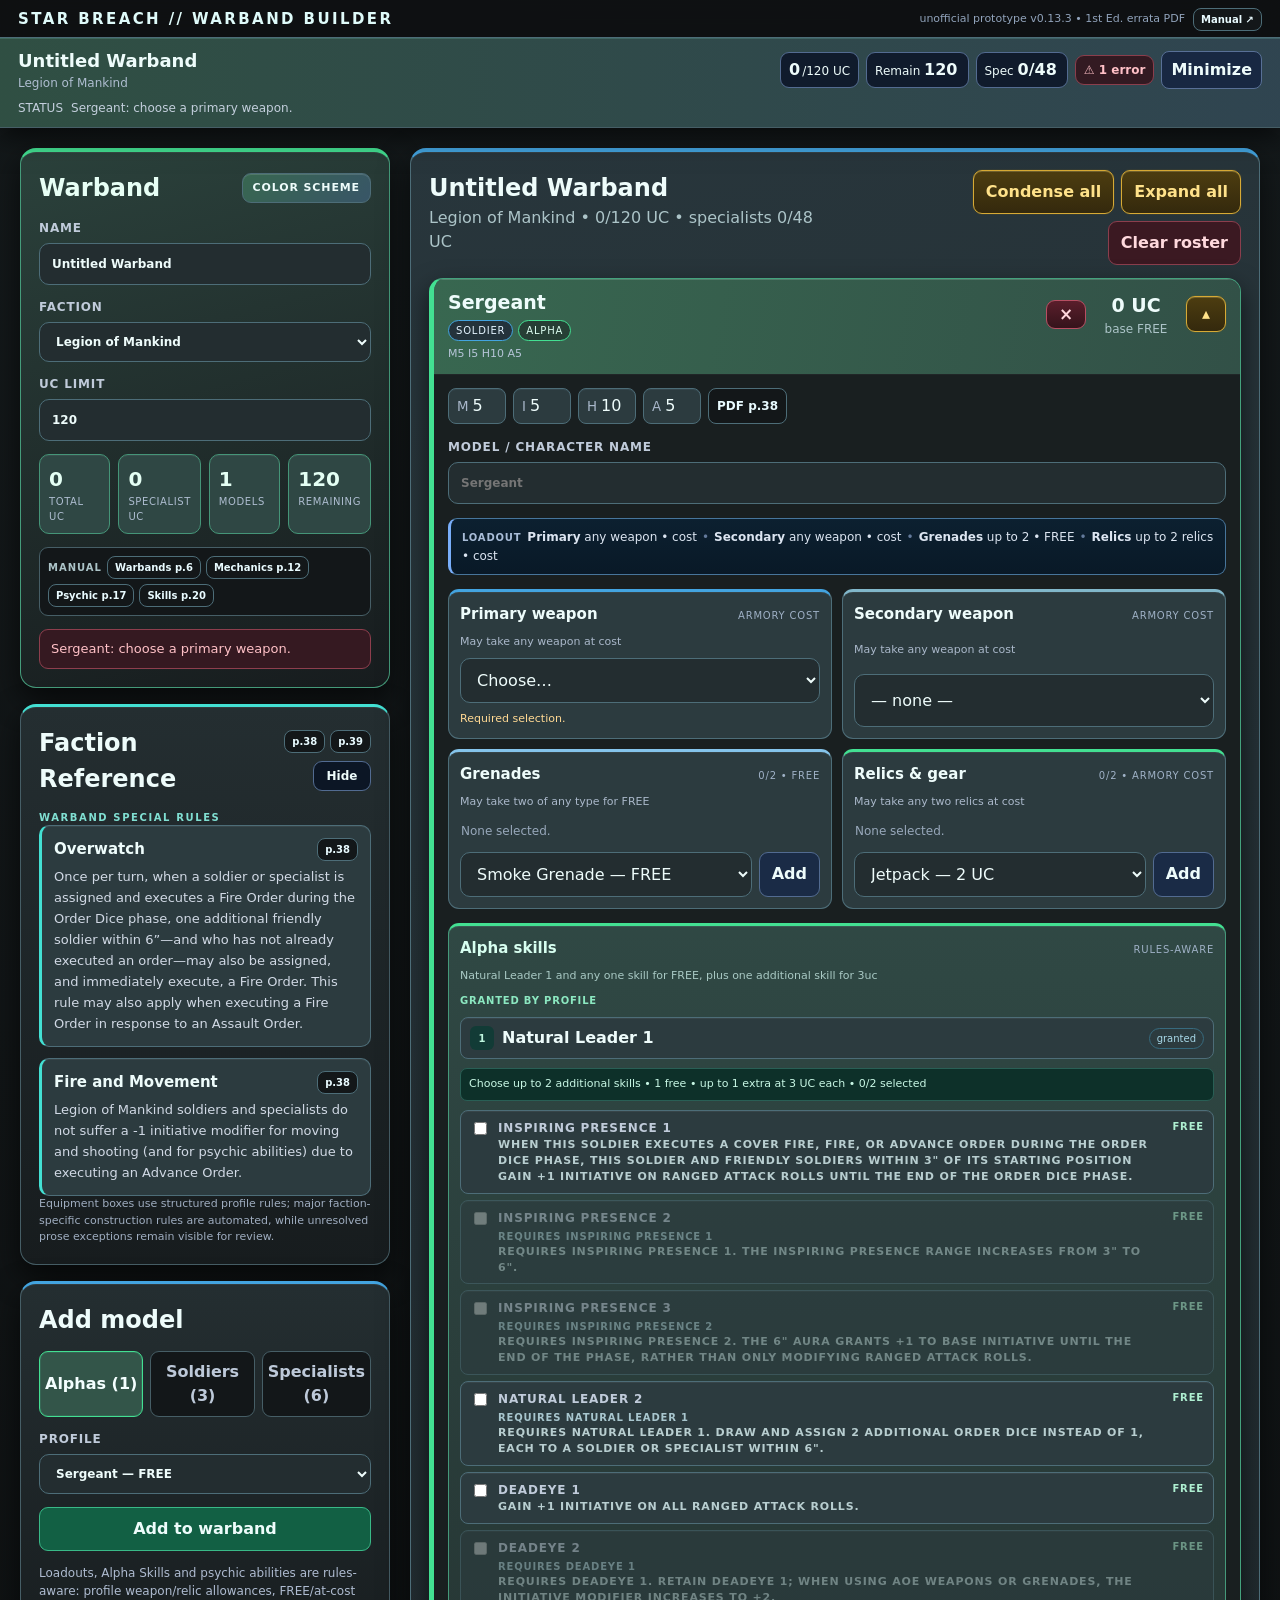
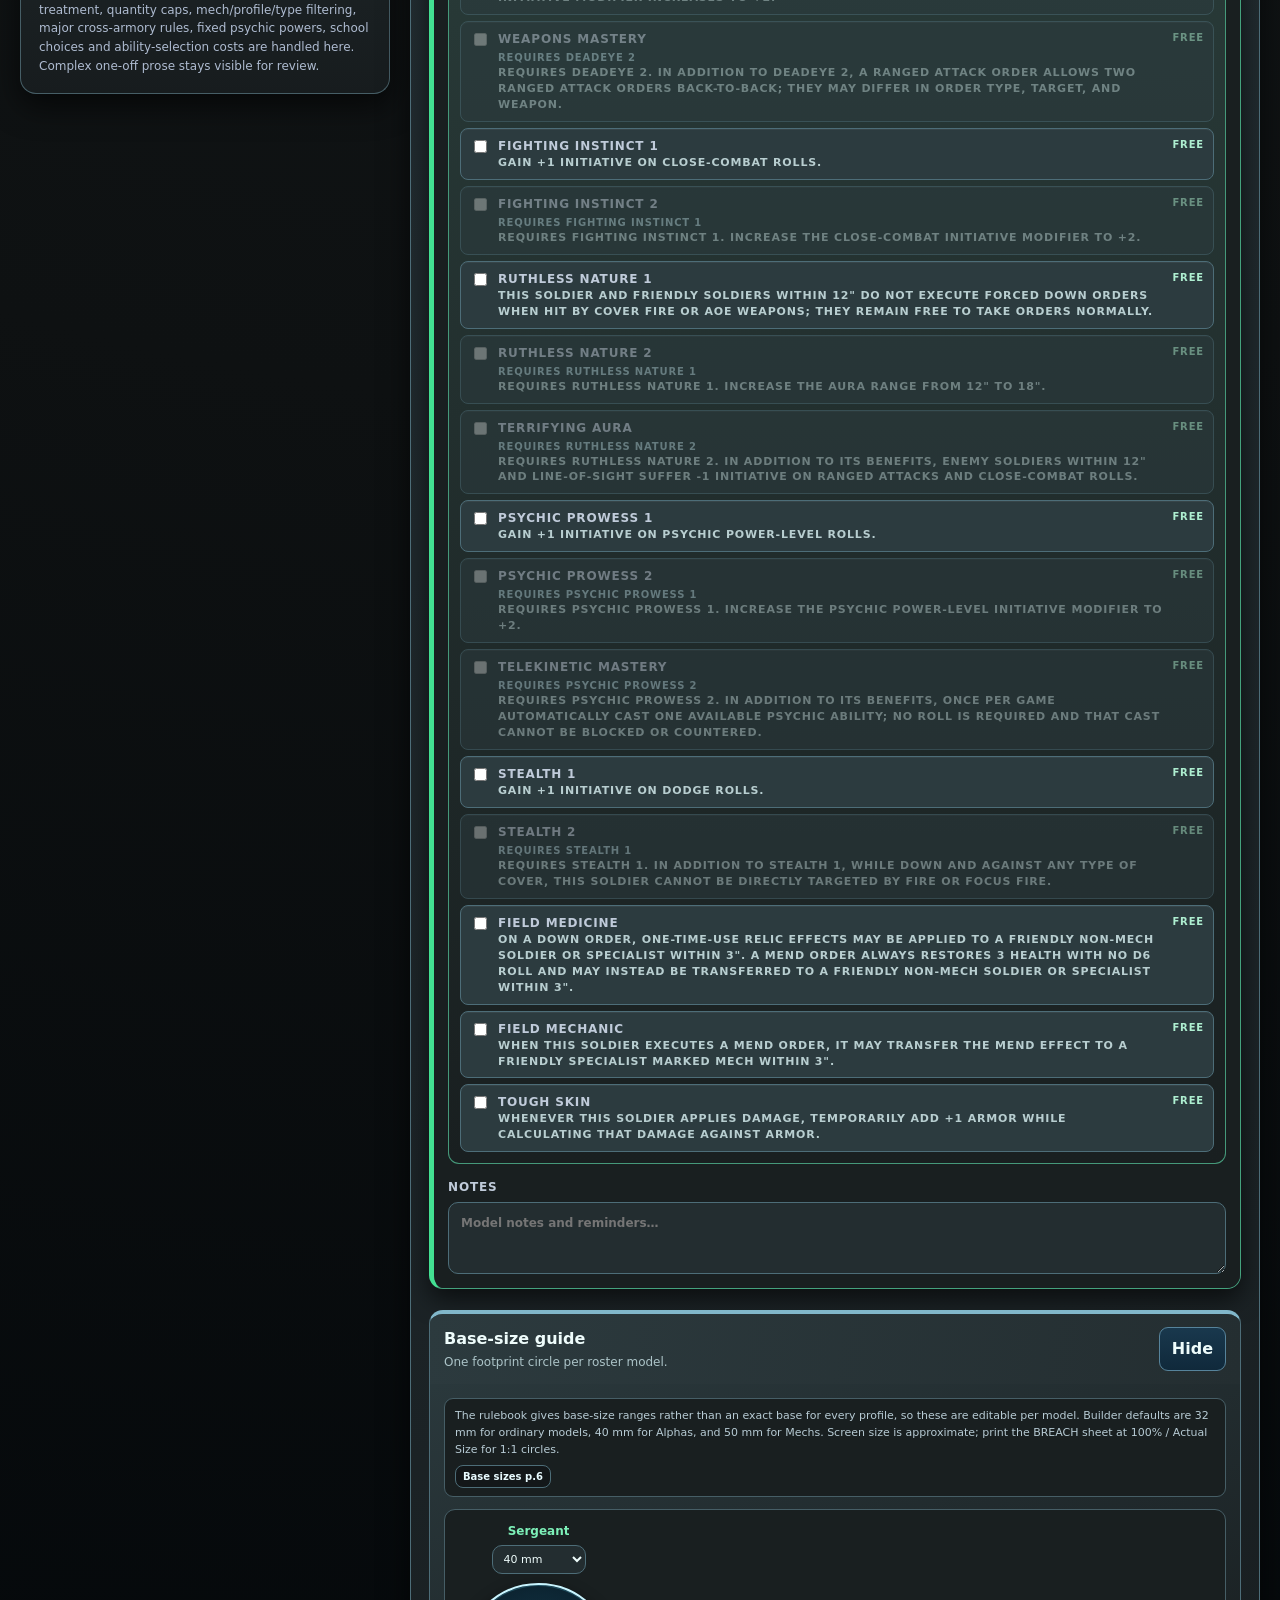
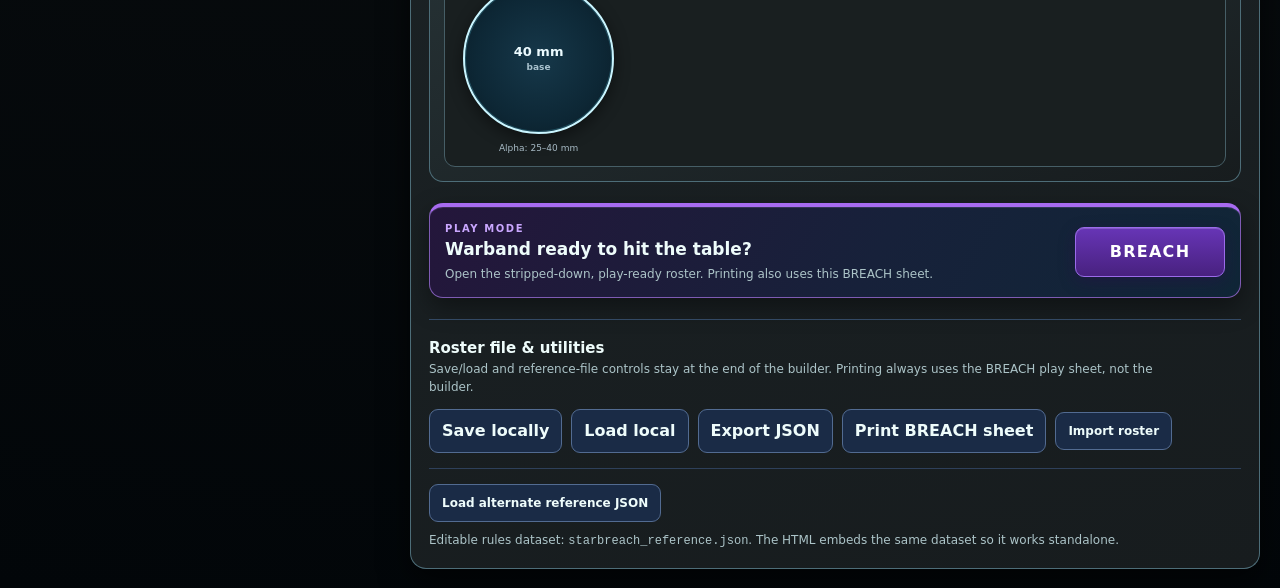
==== app.html @ ce648bfb "Use cacheproof root loader for future builder updates" ====
<!doctype html>
<html lang="en"><head><meta charset="utf-8"><meta name="viewport" content="width=device-width, initial-scale=1, viewport-fit=cover"><title>Star Breach Warband Builder — v0.13.3</title><style>
:root{
 --bg:#051014;--panel:#0b1921;--panel2:#102b38;--panel3:#07151c;--ink:#eefcfb;--muted:#acc4c8;
 --line:#28536a;--line2:#39718a;--green:#36d399;--green2:#1fa873;--blue:#55a8ff;--blue2:#2f7fd3;--cyan:#55d9e5;--teal:#38cbb3;
 --violet:#67b6ff;--gold:#36d399;--warn:#ffd166;--bad:#ff7e8c;--good:#83efb1;--shadow:0 12px 30px #0009;
}
*{box-sizing:border-box}html{scroll-behavior:smooth}body{margin:0;background:radial-gradient(circle at 58% -12%,#12374a 0,#091c26 30%,#051014 72%);color:var(--ink);font:16px/1.5 system-ui,-apple-system,Segoe UI,Roboto,sans-serif;min-height:100vh}
button,input,select,textarea{font:inherit;color:var(--ink)}button{touch-action:manipulation}
.top-shell{position:sticky;top:0;z-index:50;background:#06151dea;border-bottom:1px solid #2e6177;backdrop-filter:blur(14px);box-shadow:0 8px 24px #0007}
.brand-row{padding:8px 18px 6px;display:flex;align-items:center;justify-content:space-between;gap:12px}.brand-row h1{font-size:15px;letter-spacing:.16em;margin:0;color:#dffbfa}.brand-row small{color:#91a3bb;font-size:11px}
.warband-dock{border-top:1px solid #245469;padding:9px 18px 10px;background:linear-gradient(90deg,#0c3029ee,#0d2940ee)}.dock-main{max-width:1380px;margin:auto;display:flex;align-items:center;justify-content:space-between;gap:12px}.dock-id{min-width:0}.dock-name{font-weight:850;font-size:18px;white-space:nowrap;overflow:hidden;text-overflow:ellipsis}.dock-faction{font-size:12px;color:#aebdd0}.dock-metrics{display:flex;gap:7px;align-items:center;flex-wrap:wrap;justify-content:flex-end}.dock-chip{border:1px solid #536b91;background:#101b2c;border-radius:9px;padding:5px 8px;font-size:12px;white-space:nowrap}.dock-chip b{font-size:16px;margin-right:2px}.dock-chip.good{border-color:#347453;background:#112b1d;color:#baf6c9}.dock-chip.bad{border-color:#8b3e4c;background:#331a22;color:#ffc0c7}.dock-chip.warn{border-color:#82682f;background:#302817;color:#ffe1a0}.dock-extra{max-width:1380px;margin:7px auto 0;display:flex;gap:8px;align-items:center;color:#c4cfdd;font-size:12px}.dock-extra .issue-text{overflow:hidden;text-overflow:ellipsis;white-space:nowrap}.dock-toggle{border:1px solid #587096;background:#182842;border-radius:8px;padding:6px 9px;cursor:pointer}.top-shell.minimized .brand-row,.top-shell.minimized .dock-extra,.top-shell.minimized .dock-chip.secondary{display:none}.top-shell.minimized .warband-dock{padding-top:7px;padding-bottom:7px}.top-shell.minimized .dock-name{font-size:15px}
main{max-width:1380px;margin:auto;padding:20px;display:grid;grid-template-columns:minmax(300px,370px) 1fr;gap:20px}.sidebar{display:grid;gap:16px;align-content:start}.stack{display:grid;gap:13px}.panel{background:linear-gradient(180deg,#0d202a,#09161d);border:1px solid var(--line);border-radius:16px;box-shadow:var(--shadow);overflow:hidden}.panel.pad{padding:18px}.panel h2,.panel h3{margin:0}.warband-panel{border-top:4px solid var(--green);background:linear-gradient(180deg,#0d2925,#091b1e)}.warband-panel .stat{border-color:#2d665b;background:#09231f}.warband-panel .stat b{color:#d8fff0}.reference-panel{border-top:3px solid var(--teal)}.add-panel{border-top:3px solid var(--blue)}.roster-panel{border-top:4px solid var(--blue);background:linear-gradient(180deg,#0c202b,#09171f)}
label{display:grid;gap:6px;color:#c0cbda;font-size:12px;font-weight:800;letter-spacing:.07em;text-transform:uppercase}input,select,textarea{width:100%;background:#07101b;border:1px solid #486080;border-radius:10px;padding:11px 12px;outline:none}input:focus,select:focus,textarea:focus{border-color:var(--cyan);box-shadow:0 0 0 2px #5fe1d022}textarea{resize:vertical;min-height:72px}
button{border:1px solid #526b91;background:#1a2b46;border-radius:9px;padding:9px 12px;cursor:pointer;font-weight:650}button:hover{border-color:#77e5d5}button.primary{background:#126044;border-color:#39b987}button.danger{background:#3b1922;border-color:#8b3e4d;color:#ffd9dd}button.ghost{background:#0c1625}.tiny{padding:5px 8px;font-size:12px}.small{font-size:12px}.muted{color:var(--muted)}.accent{color:var(--cyan)}.row{display:flex;gap:9px;align-items:center;flex-wrap:wrap}.sep{height:1px;background:#2e405a;margin:2px 0}
.stats{display:grid;grid-template-columns:repeat(4,1fr);gap:8px}.stat{background:#0a1422;border:1px solid #3a506f;border-radius:10px;padding:9px}.stat b{font-size:20px}.stat span{display:block;color:#aebdd0;font-size:10px;text-transform:uppercase;letter-spacing:.06em}.warning{border:1px solid #84662b;background:#302818;color:#ffe4a5;border-radius:9px;padding:9px 11px;font-size:13px}.warning.error{border-color:#8d3e4d;background:#351921;color:#ffc1c7}.warning.ok{border-color:#35724e;background:#122a1c;color:#b9f4c8}.warning.caution{border-color:#7e6530;background:#2e2718;color:#f7dda1}
.factiontitle{display:flex;justify-content:space-between;align-items:center;gap:10px}.reference-kicker{font-size:10px;font-weight:900;letter-spacing:.16em;text-transform:uppercase;color:#80dfd2}.rule-list{display:grid;gap:11px}.rule-card{background:#0b1423;border:1px solid #2b6270;border-left:3px solid var(--teal);border-radius:10px;padding:12px}.rule-name{font-weight:900;font-size:15px;margin-bottom:5px}.rule-text{color:#d1d9e5;line-height:1.62;font-size:13px}.reference-note{font-size:11px;color:#9fadc0}
.category-tabs{display:grid;grid-template-columns:repeat(3,1fr);gap:7px}.catbtn{padding:8px 5px;background:#0b1523;color:#bdc9d9}.catbtn.active{color:#f4ffff}.catbtn#cat-alpha.active{background:#123e32;border-color:var(--green)}.catbtn#cat-soldier.active{background:#123553;border-color:var(--blue)}.catbtn#cat-specialist.active{background:#103b3b;border-color:var(--teal)}.catbtn[disabled]{opacity:.35}.add-help{font-size:12px;color:#aebbd0;line-height:1.55}
.roster-head{display:flex;justify-content:space-between;gap:12px;align-items:flex-start}.roster-actions{display:flex;gap:7px;flex-wrap:wrap;justify-content:flex-end}.roster{display:grid;gap:14px}.empty{padding:35px;text-align:center;color:#aebdd0;border:1px dashed #536b91;border-radius:12px;background:#0a1320}
.unit{--role:var(--blue);border:1px solid #425879;border-left:4px solid var(--role);border-radius:14px;background:#0e1724;overflow:hidden;box-shadow:0 6px 18px #0005}.unit.specialist{--role:var(--teal)}.unit.alpha{--role:var(--green)}.unit.alpha .unithead{background:linear-gradient(90deg,#123a2f,#0c2630)}.unit.specialist:not(.alpha) .unithead{background:linear-gradient(90deg,#0d3638,#0d2630)}.unit:not(.alpha):not(.specialist) .unithead{background:linear-gradient(90deg,#102f4f,#0d2232)}.unithead{padding:12px 14px;background:linear-gradient(90deg,#102d48,#0e2230);display:flex;justify-content:space-between;gap:12px;align-items:flex-start}.unit-title{min-width:0}.unithead h3{font-size:19px;margin:0;line-height:1.2}.unit-mini{color:#b6c5d8;font-size:11px;margin-top:5px;white-space:nowrap;overflow:hidden;text-overflow:ellipsis;max-width:640px}.unit-cost{text-align:right;white-space:nowrap}.unit-cost b{font-size:19px}.unit-head-actions{display:flex;gap:6px;align-items:flex-start}.collapsebtn{padding:5px 8px;min-width:36px}.tags{display:flex;gap:5px;flex-wrap:wrap;margin-top:6px}.tag{font-size:10px;text-transform:uppercase;letter-spacing:.08em;border:1px solid #61779b;border-radius:999px;padding:2px 7px;color:#d7e0ed;background:#0e1827}.tag.soldier{border-color:#3d79ae;color:#cfe8ff}.tag.alpha{border-color:#2b9b70;color:#caffea;background:#0d2f27}.tag.specialist{border-color:#2d8f89;color:#cafff8;background:#0c2d30}.unitbody{padding:14px;display:grid;gap:14px}.unit.collapsed .unitbody{display:none}.unit.collapsed .unithead{align-items:center}.unit.collapsed .unit-mini{display:block}.profile{display:flex;gap:7px;flex-wrap:wrap}.pip{background:#07101b;border:1px solid #3f5777;border-radius:8px;padding:5px 8px;font-weight:850}.pip small{color:#a9b7ca;margin-right:4px}.rule-summary{display:grid;grid-template-columns:repeat(2,minmax(0,1fr));gap:8px}.rule-line{background:#09131f;border:1px solid #334963;border-radius:9px;padding:9px 10px}.rule-line .rk{font-size:10px;text-transform:uppercase;letter-spacing:.08em;color:#9fb0c6;font-weight:800}.rule-line .rv{font-size:13px;color:#e4eaf2;margin-top:2px}.rule-line.full{grid-column:1/-1}
.loadout-grid{display:grid;grid-template-columns:repeat(2,minmax(0,1fr));gap:10px}.slot{border:1px solid #3b506d;background:#09131f;border-radius:11px;padding:11px;display:grid;gap:8px}.slot.primary{border-top:3px solid var(--blue)}.slot.secondary{border-top:3px solid var(--cyan)}.slot.melee{border-top:3px solid var(--teal)}.slot.grenades{border-top:3px solid #47bddd}.slot.relics{border-top:3px solid var(--green)}.slot-head{display:flex;justify-content:space-between;gap:8px;align-items:baseline}.slot-head b{font-size:15px}.slot-rule{font-size:11px;color:#aab8ca;line-height:1.45}.slot-cost{font-size:10px;text-transform:uppercase;letter-spacing:.08em;color:#9fb1c6}.equiprow{display:grid;grid-template-columns:minmax(0,1fr) auto;gap:7px}.equiplist{display:grid;gap:6px}.equip{display:flex;justify-content:space-between;gap:8px;align-items:flex-start;border:1px solid #354b67;background:#07101b;border-radius:8px;padding:8px 9px}.equip b{font-size:13px}.equip small{color:#9fafc2}.locked{opacity:.95}.equip-empty{font-size:12px;color:#98a8bb;padding:4px 1px}.required-note{font-size:11px;color:#ffd993}.manual-note{font-size:11px;color:#ffbfca}.ability-box{border:1px solid #3d4b67;background:#0a1321;border-radius:10px;padding:10px}.ability-box b{color:#bff9df}.filebtn{position:relative;overflow:hidden}.filebtn input{position:absolute;inset:0;opacity:0;cursor:pointer}.roster-file-section{margin-top:8px;padding-top:17px;border-top:1px solid #334964}.roster-file-section h3{font-size:15px}.file-help{max-width:760px}

/* Alpha skills: green/blue rules-aware picker */
.alpha-skill-panel{border:1px solid #2d6b61;border-top:3px solid var(--green);background:linear-gradient(180deg,#0b2725,#08191e);border-radius:11px;padding:11px;display:grid;gap:9px}.alpha-skill-head{display:flex;justify-content:space-between;gap:10px;align-items:baseline}.alpha-skill-head b{font-size:15px;color:#d7fff0}.alpha-skill-raw{font-size:11px;color:#a9c9c4;line-height:1.45}.alpha-skill-status{font-size:11px;color:#c8f7e5;background:#0d3029;border:1px solid #295f55;border-radius:7px;padding:7px 8px}.skill-list,.skill-picker{display:grid;gap:6px}.skill-entry{border:1px solid #2f5964;background:#081820;border-radius:8px;overflow:hidden}.skill-entry summary{list-style:none;cursor:pointer;display:flex;gap:8px;align-items:center;padding:8px 9px}.skill-entry summary::-webkit-details-marker{display:none}.skill-tier{min-width:24px;height:24px;display:grid;place-items:center;border-radius:6px;background:#123b36;color:#bff7df;font-size:10px;font-weight:900}.skill-name{font-weight:800;flex:1}.skill-kind{font-size:10px;color:#a9d9e9;border:1px solid #376a7e;border-radius:999px;padding:2px 7px;white-space:nowrap}.skill-effect{padding:0 9px 9px 41px;color:#bfd1d5;font-size:11px;line-height:1.5}.skill-choice{display:grid;grid-template-columns:auto 1fr auto;gap:8px;align-items:start;border:1px solid #2d5963;background:#081820;border-radius:8px;padding:8px 9px}.skill-choice input{width:auto;margin-top:3px}.skill-choice.selected{border-color:#37b78b;background:#0d2a27}.skill-choice.disabled{opacity:.5}.skill-choice .effect{grid-column:2/-1;font-size:11px;color:#b8ced0;line-height:1.45}.skill-choice .price{font-size:10px;color:#aeeed0;white-space:nowrap}.skill-prereq{font-size:10px;color:#a8c6ce;margin-top:2px}.skill-fixed-label{font-size:10px;font-weight:900;text-transform:uppercase;letter-spacing:.08em;color:#8ce8c1}.skill-inherit{border:1px solid #2b6071;background:#0b2530;border-radius:8px;padding:8px;color:#c8eaf4;font-size:11px}.alpha-only{border-left:3px solid var(--green)}
@media(max-width:1050px){main{grid-template-columns:1fr}.sidebar{grid-template-columns:repeat(2,minmax(0,1fr))}.add-panel{grid-column:1/-1}.loadout-grid{grid-template-columns:1fr 1fr}}
@media(max-width:720px){body{font-size:16px}.brand-row{padding:6px 12px}.brand-row small{display:none}.warband-dock{padding:8px 12px}.dock-main{align-items:center}.dock-name{font-size:16px;max-width:44vw}.dock-faction{display:none}.dock-chip.secondary{display:none}.dock-chip{padding:4px 7px}.dock-chip b{font-size:14px}.dock-toggle{font-size:0;padding:6px 8px}.dock-toggle::after{content:'▴';font-size:16px}.top-shell.minimized .dock-toggle::after{content:'▾'}.dock-extra{margin-top:5px}.top-shell.minimized .brand-row{display:none}main{padding:12px;gap:13px}.sidebar{grid-template-columns:1fr;gap:13px}.panel.pad{padding:14px;border-radius:14px}.stats{grid-template-columns:repeat(2,1fr)}.category-tabs{grid-template-columns:repeat(3,1fr)}.roster-head{display:grid}.roster-actions{justify-content:flex-start}.unithead{padding:11px}.unithead h3{font-size:18px}.unit-mini{max-width:68vw}.unitbody{padding:11px}.rule-summary,.loadout-grid{grid-template-columns:1fr}.equiprow{grid-template-columns:1fr}.slot{padding:10px}.profile{gap:6px}.pip{padding:5px 7px}.roster-panel{border-radius:14px}.unit{border-radius:12px}}
@media print{
 @page{margin:10mm}
 .top-shell,main,.breach-actions{display:none!important}
 .breach-view{display:block!important;max-width:none!important;padding:0!important;margin:0!important}
 body{background:#fff!important;color:#000!important;font-size:10.5pt}
 .breach-page-head,.breach-rules,.breach-unit,.breach-section,.breach-equip,.breach-ability,.stat-help-box{background:#fff!important;color:#000!important;box-shadow:none!important;border-color:#777!important}
 .breach-page-head{border-top:4px solid #5727a3!important}
 .breach-unit{break-inside:avoid;page-break-inside:avoid;margin-bottom:9mm!important}
 .breach-unit-head{background:#f1f1f1!important;color:#000!important}
 .breach-unit.alpha .breach-unit-head{border-left:5px solid #169a68!important}.breach-unit.specialist:not(.alpha) .breach-unit-head{border-left:5px solid #178f91!important}.breach-unit:not(.alpha):not(.specialist) .breach-unit-head{border-left:5px solid #287ab8!important}
 .breach-view .tag,.breach-view .pip,.breach-view .weapon-stat{background:#fff!important;color:#000!important;border-color:#777!important}
 .breach-view .muted,.breach-view .weapon-rules,.breach-view .relic-effect,.breach-view .skill-effect,.breach-view .psy-effect{color:#222!important}
 .breach-view button.statpip{color:#000!important}
}

/* v0.5 compact rules, weapon stats, psychic + alpha-skill automation */
.profile-allowance{background:#09131f;border:1px solid #38506f;border-left:3px solid #6f91c7;border-radius:9px;padding:9px 11px;color:#dce5f1;font-size:12px;line-height:1.55}
.profile-allowance b{color:#a9bdd8;text-transform:uppercase;letter-spacing:.08em;font-size:10px;margin-right:6px}.profile-allowance .dot{color:#637a9b;margin:0 5px}
.special-note-card{background:#0b2428;border:1px solid #2e6670;border-radius:9px;padding:9px 11px;color:#d7f5f4;font-size:12px}
.weapon-stats{margin-top:7px;display:grid;gap:7px;border-top:1px solid #2f4562;padding-top:8px}.weapon-statline{display:flex;gap:6px;flex-wrap:wrap}.weapon-stat{background:#111e30;border:1px solid #446184;border-radius:7px;padding:4px 7px;font-size:11px;color:#ecf4ff}.weapon-stat b{font-size:9px;color:#91a9c7;letter-spacing:.08em;margin-right:4px}.weapon-rules{font-size:11px;line-height:1.45;color:#c2cede;background:#0c1725;border-radius:7px;padding:7px 8px}.weapon-rules strong{color:#94b6df;text-transform:uppercase;letter-spacing:.07em;font-size:9px}
.relic-effect{font-size:11px;line-height:1.45;color:#c8f2df;margin-top:5px;background:#0b2621;border-radius:6px;padding:6px 7px}
.psychic-panel{border:1px solid #315f7c;border-top:3px solid #55a8ff;background:linear-gradient(180deg,#0d2230,#0a1220);border-radius:11px;padding:11px;display:grid;gap:9px}.psychic-head{display:flex;justify-content:space-between;gap:10px;align-items:baseline}.psychic-head b{font-size:15px;color:#d9efff}.psychic-raw{font-size:11px;color:#a9c6d0;line-height:1.45}.psychic-school-label{font-size:11px;color:#bfeeff;font-weight:850;text-transform:uppercase;letter-spacing:.07em}.psychic-list{display:grid;gap:6px}.psy-ability{border:1px solid #31546a;background:#0a1322;border-radius:8px;overflow:hidden}.psy-ability summary{list-style:none;cursor:pointer;display:flex;align-items:center;gap:8px;padding:8px 9px}.psy-ability summary::-webkit-details-marker{display:none}.psy-num{width:24px;height:24px;display:grid;place-items:center;border-radius:6px;background:#173e55;color:#d8f4ff;font-size:11px;font-weight:900}.psy-name{font-weight:800;flex:1}.psy-pl{border:1px solid #3d7796;border-radius:999px;padding:2px 7px;font-size:10px;color:#d0efff;white-space:nowrap}.psy-cost{font-size:10px;color:#92f0c1;white-space:nowrap}.psy-effect{padding:0 9px 9px 41px;color:#cbd3df;font-size:11px;line-height:1.5}.psy-picker{display:grid;gap:6px}.psy-choice{display:grid;grid-template-columns:auto 1fr auto;gap:8px;align-items:start;border:1px solid #31546a;background:#0a1322;border-radius:8px;padding:8px 9px}.psy-choice input{width:auto;margin-top:3px}.psy-choice.selected{border-color:#3fa6c2;background:#0c2931}.psy-choice .effect{grid-column:2/-1;font-size:11px;color:#bdd0d7;line-height:1.45}.psy-choice .pl{font-size:10px;color:#c8eef8;white-space:nowrap}.psy-status{font-size:11px;color:#c6eef0;background:#0b2930;border-radius:7px;padding:7px 8px}.psy-universal{font-size:10px;color:#a4c1c8;border-top:1px solid #2b5360;padding-top:7px}.ability-box.alpha-only{border-left:3px solid var(--green)}
@media(max-width:720px){.profile-allowance{font-size:11px}.psychic-panel,.alpha-skill-panel{padding:9px}.psy-effect,.skill-effect{padding-left:9px}.psy-choice,.skill-choice{grid-template-columns:auto 1fr auto}.weapon-stat{padding:4px 6px}}


/* v0.6 brighter green/blue hierarchy + yellow collapse controls */
:root{
 --bg:#041017;--panel:#0b1e29;--panel2:#123447;--panel3:#071922;
 --line:#326a86;--line2:#4b8aaa;
 --green:#48e0a8;--green2:#28b982;--blue:#64b6ff;--blue2:#348ce7;--cyan:#62e5ef;--teal:#45d8c2;
 --warn:#ffd35f;
}
body{background:radial-gradient(circle at 56% -10%,#164a60 0,#0b2633 29%,#05151d 66%,#030c11 100%)}
.top-shell{background:#061821f2;border-bottom-color:#3a7894;box-shadow:0 8px 28px #0009,0 1px 0 #63d9ee18 inset}
.warband-dock{background:linear-gradient(100deg,#10503eee 0%,#0f4650ee 46%,#123b62ee 100%);border-top-color:#3e8c8c;box-shadow:inset 0 1px 0 #8fffe326}
.panel{background:linear-gradient(180deg,#102b38,#0a1a23);border-color:#356c87;box-shadow:0 12px 30px #0009,inset 0 1px 0 #a8f5ff0d}
.warband-panel{border-top-color:var(--green);background:linear-gradient(160deg,#123e31 0%,#0d2d2d 48%,#0b2330 100%);border-color:#2f806d;box-shadow:0 14px 32px #0009,inset 0 1px 0 #91ffd725}
.warband-panel h2{color:#e7fff5}.warband-panel .stat{background:linear-gradient(180deg,#0c322a,#09251f);border-color:#3c8974;box-shadow:inset 0 1px 0 #9affd71a}.warband-panel .stat b{color:#e4fff4}
.reference-panel{border-top-color:var(--teal);background:linear-gradient(180deg,#0e2d35,#0a1d25)}
.add-panel{border-top-color:var(--blue);background:linear-gradient(180deg,#102d42,#0a1c29)}
.roster-panel{border-top-color:var(--blue);background:linear-gradient(160deg,#102f43 0%,#0b2230 44%,#091a24 100%);border-color:#35779b;box-shadow:0 16px 34px #000a,inset 0 1px 0 #8ed9ff1c}
.rule-card{background:linear-gradient(180deg,#0d2631,#0a1d27);border-color:#347785;box-shadow:inset 0 1px 0 #81eff414}
.catbtn{background:#0d1d29;border-color:#42667e}.catbtn#cat-alpha.active{background:linear-gradient(180deg,#176348,#123e35);border-color:#50e2ac;box-shadow:0 0 0 1px #48e0a822 inset}.catbtn#cat-soldier.active{background:linear-gradient(180deg,#185785,#123b5e);border-color:#68b9ff;box-shadow:0 0 0 1px #64b6ff22 inset}.catbtn#cat-specialist.active{background:linear-gradient(180deg,#155f61,#103f45);border-color:#50dfc9;box-shadow:0 0 0 1px #45d8c222 inset}
.unit{background:linear-gradient(180deg,#102333,#0b1926);border-color:#456d8b;border-left-width:5px;box-shadow:0 9px 22px #0007,inset 0 1px 0 #a0dcff10}
.unit.alpha{border-color:#399f7a;border-left-color:var(--green)}
.unit.specialist:not(.alpha){border-color:#398f91;border-left-color:var(--teal)}
.unit:not(.alpha):not(.specialist){border-color:#3e7eb0;border-left-color:var(--blue)}
.unit.alpha .unithead{background:linear-gradient(100deg,#176044 0%,#124a40 48%,#103444 100%);box-shadow:inset 0 1px 0 #b8ffe033}
.unit.specialist:not(.alpha) .unithead{background:linear-gradient(100deg,#14575a 0%,#12444b 50%,#103344 100%);box-shadow:inset 0 1px 0 #9affee2b}
.unit:not(.alpha):not(.specialist) .unithead{background:linear-gradient(100deg,#19547d 0%,#164362 50%,#103349 100%);box-shadow:inset 0 1px 0 #b4dcff2b}
.unitbody{background:linear-gradient(180deg,#0e2030,#0a1723)}
.tag.alpha{border-color:#4ed6a5;color:#ddfff2;background:#114535}.tag.soldier{border-color:#5dafff;color:#e3f3ff;background:#102f4b}.tag.specialist{border-color:#47d3c4;color:#e0fffb;background:#103d41}
.pip{background:#0a1825;border-color:#4e7594;box-shadow:inset 0 1px 0 #9ed7ff12}
.profile-allowance{background:linear-gradient(180deg,#0c2030,#091927);border-color:#47759b;border-left-color:#79aefa}
.slot{background:linear-gradient(180deg,#0d2130,#091823);border-color:#416984;box-shadow:inset 0 1px 0 #9ddcff0e}
.alpha-skill-panel{background:linear-gradient(180deg,#103930,#0a2424);border-color:#398d78;border-top-color:var(--green);box-shadow:inset 0 1px 0 #9dffdc18}
.psychic-panel{background:linear-gradient(180deg,#12344c,#0a2133);border-color:#3e7ca7;border-top-color:var(--blue);box-shadow:inset 0 1px 0 #a9dcff18}
/* Collapse/expand controls deliberately use yellow so they are visually distinct from faction/type coding. */
#collapseAll,#expandAll,.collapsebtn{
 background:linear-gradient(180deg,#4d3d10,#34290d)!important;
 border-color:#d7aa35!important;
 color:#ffe28a!important;
 box-shadow:inset 0 1px 0 #fff1a633,0 0 0 1px #8a681c22;
}
#collapseAll:hover,#expandAll:hover,.collapsebtn:hover{background:linear-gradient(180deg,#624e15,#42340e)!important;border-color:#ffd35f!important;color:#fff1b7!important;box-shadow:0 0 0 2px #ffd35f1f,inset 0 1px 0 #fff3b54d}
.collapsebtn{font-weight:900;min-width:40px}
@media(max-width:720px){.unit{border-left-width:5px}.warband-panel,.roster-panel{box-shadow:0 10px 24px #0008,inset 0 1px 0 #a9efff12}}
/* v0.7 interaction + BREACH play-view */
.unitremove{min-width:40px;padding:5px 9px;font-weight:900;font-size:17px;line-height:1;background:linear-gradient(180deg,#5a1e2b,#35131b);border-color:#b84e62;color:#ffd6dc}
.unitremove:hover{background:linear-gradient(180deg,#722536,#461820);border-color:#ff7e91;color:#fff}
.statpip{appearance:none;color:var(--ink);font:inherit;text-align:left;cursor:pointer;transition:.12s ease;min-width:58px}
.statpip:hover,.statpip.active{border-color:#91d8ff;background:#10304a;transform:translateY(-1px);box-shadow:0 0 0 2px #5ab7ff1e,inset 0 1px 0 #b9e5ff20}
.statpip small{pointer-events:none}.stat-help-box{border:1px solid #4d7594;border-left:4px solid var(--cyan);background:linear-gradient(180deg,#0d2635,#091a26);border-radius:10px;padding:11px 13px;color:#dcecf5;font-size:13px;line-height:1.55}
.stat-help-box b{color:#fff;margin-right:6px}.stat-help-box .stat-key{display:inline-grid;place-items:center;min-width:27px;height:27px;border:1px solid #69b8d3;border-radius:7px;background:#12384a;color:#dffaff;font-weight:900;margin-right:8px}
.breach-btn{background:linear-gradient(180deg,#6735b6,#48217f)!important;border-color:#9b6bea!important;color:#fff!important;box-shadow:inset 0 1px 0 #d9c4ff42,0 5px 16px #2a0d4c66;font-weight:900;letter-spacing:.08em}
.breach-btn:hover{background:linear-gradient(180deg,#7b45ce,#592995)!important;border-color:#b993ff!important}
body.breach-mode{background:radial-gradient(circle at 50% -10%,#261446 0,#0a1925 34%,#051014 78%)}
body.breach-mode .top-shell,body.breach-mode main{display:none}
.breach-view{display:none;max-width:1120px;margin:0 auto;padding:18px 18px 60px}.breach-mode .breach-view{display:block}
.breach-page-head{position:sticky;top:0;z-index:40;background:linear-gradient(90deg,#24113fef,#102637f2);backdrop-filter:blur(14px);border:1px solid #65449b;border-top:4px solid #8c54db;border-radius:0 0 16px 16px;padding:13px 15px;box-shadow:0 10px 28px #0008;margin-bottom:16px}.breach-title-row{display:flex;align-items:center;justify-content:space-between;gap:14px}.breach-title{min-width:0}.breach-title .kicker{font-size:10px;text-transform:uppercase;letter-spacing:.18em;color:#c7a8ff;font-weight:900}.breach-title h1{margin:2px 0 0;font-size:25px;line-height:1.15}.breach-meta{margin-top:5px;color:#bfd0dc;font-size:13px}.breach-actions{display:flex;gap:8px;flex-wrap:wrap;justify-content:flex-end}.breach-actions button{white-space:nowrap}.breach-actions .back{background:#132536;border-color:#526c83}.breach-actions .print{background:#40206f;border-color:#8857d2}
.breach-status{display:flex;gap:7px;flex-wrap:wrap;margin-top:10px}.breach-status .warning{padding:5px 8px;font-size:11px}
.breach-rules{border:1px solid #31596f;border-top:3px solid var(--teal);border-radius:14px;background:linear-gradient(180deg,#0d2430,#091820);padding:14px;margin-bottom:16px}.breach-rules h2{font-size:17px;margin:0 0 10px}.breach-rules-grid{display:grid;grid-template-columns:repeat(2,minmax(0,1fr));gap:8px}.breach-rule{border:1px solid #2e5262;background:#091722;border-radius:9px;padding:9px 10px}.breach-rule b{font-size:13px}.breach-rule div{color:#c6d3dc;font-size:11px;line-height:1.5;margin-top:3px}
.breach-roster{display:grid;gap:15px}.breach-unit{--role:var(--blue);border:1px solid #456a82;border-left:5px solid var(--role);border-radius:14px;background:linear-gradient(180deg,#0e2130,#081722);overflow:hidden;box-shadow:0 9px 22px #0007}.breach-unit.alpha{--role:var(--green)}.breach-unit.specialist{--role:var(--teal)}.breach-unit-head{display:flex;justify-content:space-between;gap:12px;align-items:flex-start;padding:12px 14px;background:linear-gradient(90deg,#16364a,#102838)}.breach-unit.alpha .breach-unit-head{background:linear-gradient(90deg,#175640,#103946)}.breach-unit.specialist:not(.alpha) .breach-unit-head{background:linear-gradient(90deg,#145154,#103641)}.breach-unit-head h2{font-size:20px;margin:0}.breach-unit-cost{text-align:right;white-space:nowrap}.breach-unit-cost b{font-size:18px}.breach-unit-body{padding:13px;display:grid;gap:11px}.breach-section{border:1px solid #38566d;background:#0a1824;border-radius:10px;padding:10px}.breach-section>h3{font-size:13px;text-transform:uppercase;letter-spacing:.09em;color:#a9c5d9;margin:0 0 8px}.breach-equip-grid{display:grid;grid-template-columns:repeat(2,minmax(0,1fr));gap:8px}.breach-equip{border:1px solid #395c73;border-radius:9px;background:#081522;padding:9px}.breach-equip .slotlabel{font-size:9px;text-transform:uppercase;letter-spacing:.1em;color:#8ea9bb;font-weight:900}.breach-equip .equipname{font-size:14px;font-weight:900;margin:1px 0 4px}.breach-abilities{display:grid;gap:7px}.breach-ability{border:1px solid #36566e;background:#081521;border-radius:8px;padding:8px 9px}.breach-ability .ability-head{display:flex;justify-content:space-between;gap:8px;align-items:baseline}.breach-ability .ability-head b{font-size:13px}.breach-ability .ability-head span{font-size:10px;color:#aabed0;white-space:nowrap}.breach-ability .ability-text{font-size:11px;color:#c8d5df;line-height:1.48;margin-top:3px}.breach-notes{white-space:pre-wrap;color:#d5e2e9;font-size:12px}.breach-empty{padding:36px;text-align:center;border:1px dashed #526a7e;border-radius:12px;color:#a9bbc8}
@media(max-width:720px){.unit-head-actions{gap:5px}.unit-cost{margin-right:1px}.breach-view{padding:0 10px 40px}.breach-page-head{margin-left:-10px;margin-right:-10px;border-radius:0 0 14px 14px}.breach-title-row{align-items:flex-start}.breach-title h1{font-size:21px}.breach-actions{display:grid;grid-template-columns:1fr 1fr}.breach-actions button{padding:7px 9px;font-size:12px}.breach-rules-grid,.breach-equip-grid{grid-template-columns:1fr}.breach-unit-body{padding:10px}.statpip{min-width:54px}.unitremove{min-width:38px;padding:5px 8px}}

/* v0.8 paired unit controls + base-size reference */
.unit-control-pair{display:flex;gap:2px;align-items:stretch;margin-left:2px}
.base-guide-panel{margin-top:8px;border:1px solid #3e738b;border-top:4px solid var(--cyan);border-radius:14px;background:linear-gradient(160deg,#0d2c38 0%,#0a1e29 55%,#081821 100%);overflow:hidden;box-shadow:inset 0 1px 0 #b6f7ff16}
.base-guide-head{display:flex;align-items:center;justify-content:space-between;gap:12px;padding:13px 14px;background:linear-gradient(90deg,#12384a,#103044)}
.base-guide-head h3{margin:0;font-size:16px}.base-guide-head .small{margin-top:2px}
.base-guide-toggle{background:linear-gradient(180deg,#19384d,#10293b);border-color:#56839b;white-space:nowrap}
.base-guide-panel.is-collapsed .base-guide-body{display:none}
.base-guide-body{padding:14px;display:grid;gap:12px}
.base-guide-note{font-size:11px;line-height:1.55;color:#b7cbd4;border:1px solid #315b70;background:#091b25;border-radius:9px;padding:8px 10px}
.base-guide-grid{display:flex;gap:12px;align-items:flex-end;overflow-x:auto;padding:12px;border:1px solid #3c6077;border-radius:11px;background:linear-gradient(180deg,#0b2130,#081722);scrollbar-width:thin}
.base-item{flex:0 0 auto;min-width:112px;padding:0 4px;display:grid;grid-template-rows:auto auto auto;gap:7px;justify-items:center;align-items:end;background:transparent;border:0;overflow:visible}
.base-item.alpha .base-item-name{color:#7df0b8}.base-item.specialist:not(.alpha) .base-item-name{color:#70e8eb}.base-item:not(.alpha):not(.specialist) .base-item-name{color:#7fbcff}
.base-item-head{width:100%;display:grid;justify-items:center;gap:5px}.base-item-name{max-width:130px;font-size:12px;font-weight:850;white-space:nowrap;overflow:hidden;text-overflow:ellipsis;text-align:center}.base-item-type{font-size:9px;color:#9eb4c4;text-transform:uppercase;letter-spacing:.08em;white-space:nowrap}
.base-size-select{width:auto;min-width:94px;padding:6px 7px;font-size:11px}
.base-circle-wrap{width:auto;min-height:0;display:flex;align-items:flex-end;justify-content:center;overflow:visible;padding:2px}.base-circle{--base-mm:32;width:calc(var(--base-mm) * 1mm);height:calc(var(--base-mm) * 1mm);min-width:calc(var(--base-mm) * 1mm);min-height:calc(var(--base-mm) * 1mm);border:2px solid #c9f5ff;border-radius:50%;display:grid;place-items:center;background:radial-gradient(circle,#16384a 0,#0d2735 62%,#081923 100%);box-shadow:0 0 0 1px #4aa7c155 inset,0 5px 16px #0007;color:#ecfbff;font-weight:900;font-size:13px;text-align:center}
.base-circle small{display:block;font-size:9px;font-weight:700;color:#a9c2ce}.base-legal{max-width:128px;font-size:9px;color:#a8bbc6;text-align:center;line-height:1.25}
.base-guide-empty{padding:18px;text-align:center;color:#9eb3c0;border:1px dashed #3e6177;border-radius:9px}
.breach-base-guide{margin-top:18px;border:1px solid #4b6c82;border-top:4px solid #8c54db;border-radius:14px;background:linear-gradient(180deg,#151d2f,#091720);overflow:hidden}
.breach-base-guide .base-guide-head{background:linear-gradient(90deg,#291746,#15334a)}.breach-base-guide .base-guide-body{padding:14px}.breach-base-guide .base-item{background:#091722}.breach-base-guide .base-circle{border-color:#d9c5ff;background:radial-gradient(circle,#33224f 0,#182036 62%,#0b1420 100%)}
@media(max-width:720px){.unit-head-actions{gap:4px}.unit-control-pair{gap:1px}.base-guide-grid{gap:10px;padding:10px}.base-item{min-width:104px}.base-guide-head{padding:11px}.base-guide-body{padding:11px}}
@media print{
 .breach-base-guide{display:block!important;background:#fff!important;color:#000!important;border-color:#777!important;border-top-color:#5727a3!important;box-shadow:none!important;break-before:auto;page-break-before:auto}
 .breach-base-guide .base-guide-head{background:#f1f1f1!important;color:#000!important}.breach-base-guide .base-guide-toggle{display:none!important}.breach-base-guide .base-guide-body{display:block!important}
 .breach-base-guide .base-guide-note{background:#fff!important;color:#222!important;border-color:#999!important}
 .breach-base-guide .base-guide-grid{display:flex!important;flex-wrap:wrap!important;overflow:visible!important;gap:6mm!important;padding:5mm!important;background:#fff!important;border-color:#999!important;align-items:flex-end!important}
 .breach-base-guide .base-item{min-width:28mm!important;background:transparent!important;color:#000!important;border:0!important;break-inside:avoid;page-break-inside:avoid}
 .breach-base-guide .base-circle{background:#fff!important;color:#000!important;border:1.2pt solid #000!important;box-shadow:none!important}
 .breach-base-guide .base-circle small,.breach-base-guide .base-legal,.breach-base-guide .base-item-type{color:#333!important}
}


/* v0.9 safer unit-header actions */
.unit-head-actions{align-items:center;gap:10px}
.unit-head-actions .unitremove{margin-right:2px}
.unit-head-actions .unit-cost{min-width:76px;text-align:center}
.unit-head-actions .collapsebtn{margin-left:2px}

@media(max-width:720px){.unit-head-actions{gap:8px}.unit-head-actions .unit-cost{min-width:68px}}

/* v0.11 BREACH placement, purple play-mode identity, and print pagination */
.breach-launch{margin-top:8px;border:1px solid #7e5bb3;border-top:4px solid #a76bf0;border-radius:14px;background:linear-gradient(120deg,#24163b 0%,#17213a 55%,#102637 100%);padding:14px 15px;display:flex;align-items:center;justify-content:space-between;gap:18px;box-shadow:inset 0 1px 0 #e3c7ff21,0 9px 24px #0006}
.breach-launch h3{margin:1px 0 3px;font-size:17px}.breach-launch-kicker{font-size:10px;letter-spacing:.16em;font-weight:900;color:#caa7ff}.breach-btn-large{min-width:150px;padding:12px 19px;font-size:16px}

/* BREACH is intentionally a different visual system: all non-text surfaces shift into violet/plum/indigo. */
body.breach-mode{background:radial-gradient(circle at 48% -12%,#572c77 0%,#2d1d50 27%,#17162f 58%,#0b0d1d 100%)}
body.breach-mode .breach-page-head{background:linear-gradient(105deg,#4c245fef 0%,#31204cef 48%,#1d2450ef 100%);border-color:#8e64b8;border-top-color:#cb78f0;box-shadow:0 10px 30px #090311b8,inset 0 1px 0 #f0d3ff22}
body.breach-mode .breach-actions .back{background:#2d2346;border-color:#756494}body.breach-mode .breach-actions .print{background:#663280;border-color:#b96ed6}
body.breach-mode .breach-rules{background:linear-gradient(160deg,#342242,#221b3a);border-color:#775b8e;border-top-color:#c879e6;box-shadow:inset 0 1px 0 #f2d4ff14}
body.breach-mode .breach-rule{background:#251a34;border-color:#69517e}
body.breach-mode .breach-unit{--role:#9f76e5;background:linear-gradient(180deg,#2a213b,#17162a);border-color:#6e5a87;box-shadow:0 10px 25px #07030db8,inset 0 1px 0 #f1dcff0d}
body.breach-mode .breach-unit.alpha{--role:#d77adf;border-color:#9b5e9e}body.breach-mode .breach-unit.specialist{--role:#b27ae8;border-color:#8061a3}
body.breach-mode .breach-unit-head{background:linear-gradient(100deg,#4a315f,#2d294d)}body.breach-mode .breach-unit.alpha .breach-unit-head{background:linear-gradient(100deg,#5b2f62,#3c2755)}body.breach-mode .breach-unit.specialist:not(.alpha) .breach-unit-head{background:linear-gradient(100deg,#443163,#2e2b55)}
body.breach-mode .breach-unit-body{background:linear-gradient(180deg,#211b31,#151425)}
body.breach-mode .breach-section{background:#21192d;border-color:#665078}body.breach-mode .breach-equip{background:#191425;border-color:#625078}body.breach-mode .breach-ability{background:#1b1428;border-color:#684e7e}
body.breach-mode .breach-view .pip,body.breach-mode .breach-view .statpip{background:#261c38;border-color:#705a8b;box-shadow:inset 0 1px 0 #e7d3ff12}
body.breach-mode .breach-view .statpip:hover,body.breach-mode .breach-view .statpip.active{background:#38264e;border-color:#a77bd0;box-shadow:0 0 0 2px #b975e21c,inset 0 1px 0 #f1dcff20}
body.breach-mode .breach-view .tag{background:#251b35;border-color:#74588c}body.breach-mode .breach-view .tag.alpha{background:#432144;border-color:#b861ad}body.breach-mode .breach-view .tag.specialist{background:#322044;border-color:#8c62b0}body.breach-mode .breach-view .tag.soldier{background:#29213f;border-color:#6f68a5}
body.breach-mode .breach-view .weapon-stat{background:#2b203d;border-color:#755e91}body.breach-mode .breach-view .weapon-rules{background:#21182f}body.breach-mode .breach-view .relic-effect{background:#2c1c35}
body.breach-mode .breach-view .stat-help-box{background:linear-gradient(180deg,#342449,#21192f);border-color:#8665a1;border-left-color:#c87ae4}body.breach-mode .breach-view .stat-help-box .stat-key{background:#452c5e;border-color:#9669b5}
body.breach-mode .breach-status .warning{background:#34243f;border-color:#745a88}body.breach-mode .breach-status .warning.ok{background:#2b2542;border-color:#6d6aa6}body.breach-mode .breach-status .warning.caution{background:#3b293d;border-color:#8d6487}body.breach-mode .breach-status .warning.error{background:#472033;border-color:#9d526b}
body.breach-mode .breach-base-guide{background:linear-gradient(180deg,#2c203d,#181628);border-color:#765b91;border-top-color:#c576e7}body.breach-mode .breach-base-guide .base-guide-head{background:linear-gradient(100deg,#4a2b5c,#30254a)}body.breach-mode .breach-base-guide .base-guide-note{background:#21172f;border-color:#684e7e}body.breach-mode .breach-base-guide .base-guide-grid{background:linear-gradient(180deg,#241a34,#171425);border-color:#6d5585}body.breach-mode .breach-base-guide .base-circle{border-color:#d7a5ef;background:radial-gradient(circle,#4a2c60 0,#2b2040 62%,#181426 100%);box-shadow:0 0 0 1px #bd81dd55 inset,0 5px 16px #0008}

@media(max-width:720px){.breach-launch{align-items:stretch;display:grid}.breach-btn-large{width:100%;min-width:0}}

@media print{
 /* Paged-media rule: visible BREACH boxes should move as intact blocks instead of being sliced at a page edge. */
 .breach-roster{display:block!important}
 .breach-rules,.breach-rule,.breach-unit,.breach-section,.breach-equip,.breach-ability,.breach-base-guide,.breach-base-guide .base-guide-grid,.breach-base-guide .base-item,.stat-help-box{break-inside:avoid-page!important;page-break-inside:avoid!important}
 .breach-rules,.breach-unit,.breach-base-guide{margin-bottom:7mm!important}
 .breach-unit{box-decoration-break:clone;-webkit-box-decoration-break:clone}
 /* The printed sheet is still BREACH: use light violet surfaces while preserving dark text and ink economy. */
 .breach-page-head{background:#eee5f8!important;border-color:#8e75a4!important;border-top-color:#7b3fa3!important}
 .breach-rules{background:#faf6ff!important;border-color:#9987aa!important;border-top-color:#8a4aaa!important}.breach-rule{background:#f5effa!important;border-color:#aa9ab7!important}
 .breach-unit,.breach-section,.breach-equip,.breach-ability,.stat-help-box{background:#fcf9ff!important;border-color:#a397ad!important}.breach-unit-head{background:#eee7f5!important}
 .breach-view .tag,.breach-view .pip,.breach-view .weapon-stat{background:#f7f2fb!important;border-color:#9c90a7!important}
 .breach-base-guide{background:#fbf8ff!important;border-color:#9383a1!important;border-top-color:#7b3fa3!important}.breach-base-guide .base-guide-head{background:#eee7f5!important}.breach-base-guide .base-guide-note,.breach-base-guide .base-guide-grid{background:#fff!important;border-color:#aaa0b1!important}
}

/* v0.12 audit / legality controls */
.path-mode-wrap{display:none;padding:11px 12px;border:1px solid #5d82a0;border-left:4px solid #72c7ff;border-radius:10px;background:linear-gradient(135deg,#102c3d,#0d2332);box-shadow:inset 0 1px 0 #c7efff18}
.path-mode-wrap.visible{display:grid;gap:7px}.path-mode-wrap label{margin:0}.path-mode-note{font-size:11px;line-height:1.45;color:#bcd4df}
.path-mode-wrap[data-mode="peace"]{border-left-color:#74dfb0;background:linear-gradient(135deg,#10372f,#0c2a29)}.path-mode-wrap[data-mode="war"]{border-left-color:#66a9ff;background:linear-gradient(135deg,#122c4c,#0e243b)}

/* v0.13 weird-faction construction systems */
.special-build-panel{margin:10px 0;padding:11px 12px;border:1px solid #3c7d96;border-left:4px solid #63d6c7;border-radius:11px;background:linear-gradient(135deg,#0f2d38,#0c2230);box-shadow:inset 0 1px 0 #d7ffff12}
.special-build-head{display:flex;justify-content:space-between;gap:10px;align-items:center;margin-bottom:6px}.special-build-head b{font-size:13px}.special-build-head span{font-size:10px;color:#a9cfdb;text-transform:uppercase;letter-spacing:.08em}
.special-build-copy{font-size:11px;line-height:1.45;color:#bdd2dc;margin-bottom:9px}
.gene-grid{display:grid;grid-template-columns:repeat(3,minmax(0,1fr));gap:7px}.gene-stat{display:grid;grid-template-columns:auto 1fr auto;align-items:center;gap:5px;padding:7px;border:1px solid #315b6e;border-radius:9px;background:#0b1c27}.gene-stat.health{grid-template-columns:1fr;text-align:center}.gene-stat .gene-label{font-size:10px;color:#91b9c8}.gene-stat strong{font-size:14px;text-align:center}.gene-btn{min-width:28px;padding:5px 7px;border-color:#4e869b;background:#17394a;color:#dff8ff}.gene-btn:disabled{opacity:.28;cursor:not-allowed}
.gene-splice{border-left-color:#66d99a}.gene-splice .special-build-head b{color:#91f0b5}.gene-spent{color:#ffda71!important}
.pair-panel{border-left-color:#62a9ff}.pair-panel .special-build-head b{color:#91c9ff}.pair-panel select{margin-top:3px}
.glove-note{margin-top:8px;padding:8px 9px;border:1px dashed #8d75c8;border-radius:8px;background:#241a3a;color:#d9cbff;font-size:10px;line-height:1.45}
.dynamic-rule-note{margin-top:8px;padding:7px 8px;border:1px solid #815fd1;border-radius:8px;background:#251942;color:#e3d5ff;font-size:10px;line-height:1.4}
.breach-mode .dynamic-rule-note{background:#3b225b;border-color:#b293ef}.breach-mode .special-build-panel{background:linear-gradient(135deg,#35204f,#24193b);border-color:#775fa4}.breach-mode .gene-splice{border-left-color:#a8e7bd}.breach-mode .pair-panel{border-left-color:#9dcaff}
@media(max-width:520px){.gene-grid{grid-template-columns:1fr}.gene-stat{grid-template-columns:auto 1fr auto}}


/* v0.13.1 HSV macro palette + stronger visual layer separation */
:root{
 --sb-bg:#061017;--sb-bg-lift:#091923;--sb-panel:#102532;--sb-panel-low:#0a1822;--sb-unit:#153140;--sb-unit-body:#0b1d29;
 --sb-section:#173745;--sb-deep:#08151f;--sb-input:#102a38;--sb-border:#356174;--sb-border-strong:#4c8195;--sb-highlight:#74b6c8;
 --sb-alpha:#47d69a;--sb-soldier:#5aafff;--sb-specialist:#50d5cf;--sb-breach:#ba7bec;
 --sb-alpha-head:#176047;--sb-soldier-head:#1b557c;--sb-specialist-head:#155d62;
 --sb-breach-bg:#110d1f;--sb-breach-panel:#2b1e3e;--sb-breach-low:#1a1428;--sb-breach-section:#34254a;--sb-breach-deep:#171121;--sb-breach-border:#785d91;--sb-breach-strong:#a279bd;
}
.panel-title-row{display:flex;justify-content:space-between;align-items:center;gap:10px}.panel-title-row h2{margin:0}.theme-toggle{padding:6px 10px;font-size:11px;letter-spacing:.08em;text-transform:uppercase;border-color:var(--sb-border-strong);background:linear-gradient(135deg,var(--sb-alpha-head),var(--sb-soldier-head));box-shadow:inset 0 1px 0 #ffffff20}.theme-toggle.active{outline:2px solid #ffffff12;box-shadow:0 0 0 2px var(--sb-highlight),inset 0 1px 0 #ffffff25}
.theme-panel{display:none;border:1px solid var(--sb-border-strong);border-radius:12px;background:linear-gradient(180deg,var(--sb-section),var(--sb-panel-low));padding:12px;gap:11px;box-shadow:inset 0 1px 0 #ffffff12}.theme-panel.open{display:grid}.theme-panel-head{display:flex;justify-content:space-between;gap:10px;align-items:flex-start}.theme-panel-head b{font-size:13px}.theme-panel-head span{font-size:10px;color:var(--muted);line-height:1.4;max-width:210px}.theme-sliders{display:grid;gap:9px}.theme-slider{display:grid;grid-template-columns:88px minmax(0,1fr) 43px;gap:8px;align-items:center}.theme-slider label{display:block;font-size:10px;letter-spacing:.07em;color:#c7d4dd}.theme-slider output{text-align:right;font-size:11px;font-weight:850;color:#e8f8ff;font-variant-numeric:tabular-nums}.theme-slider input[type=range]{padding:0;border:0;border-radius:999px;height:7px;background:linear-gradient(90deg,var(--sb-deep),var(--sb-highlight));accent-color:var(--sb-highlight);box-shadow:none}.theme-slider input[type=range]:focus{border:0;box-shadow:0 0 0 2px #ffffff18}.theme-actions{display:flex;justify-content:space-between;align-items:center;gap:8px;flex-wrap:wrap}.theme-reset{padding:6px 9px;font-size:11px}.theme-note{font-size:10px;color:#aebfc9;line-height:1.45;max-width:245px}.theme-preview{display:grid;grid-template-columns:1fr 1fr 1fr;gap:6px}.theme-swatch{height:30px;border:1px solid var(--sb-border-strong);border-radius:7px;display:flex;align-items:center;justify-content:center;font-size:9px;font-weight:850;letter-spacing:.06em;text-transform:uppercase;color:#ecf8fb}.theme-swatch.outer{background:var(--sb-panel)}.theme-swatch.section{background:var(--sb-section)}.theme-swatch.inner{background:var(--sb-deep)}

/* BUILD: one coherent palette, but each nesting level has a deliberately different value. */
body:not(.breach-mode){background:radial-gradient(circle at 55% -14%,var(--sb-bg-lift) 0,var(--sb-bg) 58%,#020609 100%)}
body:not(.breach-mode) .top-shell{background:color-mix(in srgb,var(--sb-bg) 93%,transparent);border-color:var(--sb-border);box-shadow:0 9px 25px #0009}
body:not(.breach-mode) .warband-dock{background:linear-gradient(90deg,color-mix(in srgb,var(--sb-alpha-head) 58%,var(--sb-panel)),color-mix(in srgb,var(--sb-soldier-head) 58%,var(--sb-panel)));border-color:var(--sb-border-strong)}
body:not(.breach-mode) .panel{background:linear-gradient(180deg,var(--sb-panel),var(--sb-panel-low));border-color:var(--sb-border);box-shadow:0 12px 30px #0009,inset 0 1px 0 #ffffff10}
body:not(.breach-mode) .warband-panel{background:linear-gradient(165deg,color-mix(in srgb,var(--sb-alpha-head) 34%,var(--sb-panel)),var(--sb-panel-low));border-color:color-mix(in srgb,var(--sb-alpha) 48%,var(--sb-border));border-top-color:var(--sb-alpha)}
body:not(.breach-mode) .roster-panel{background:linear-gradient(165deg,color-mix(in srgb,var(--sb-soldier-head) 20%,var(--sb-panel)),var(--sb-panel-low));border-color:var(--sb-border-strong);border-top-color:var(--sb-soldier)}
body:not(.breach-mode) .reference-panel{border-top-color:var(--sb-specialist)}body:not(.breach-mode) .add-panel{border-top-color:var(--sb-soldier)}
body:not(.breach-mode) input,body:not(.breach-mode) select,body:not(.breach-mode) textarea{background:var(--sb-input);border-color:var(--sb-border-strong)}
body:not(.breach-mode) .stat{background:var(--sb-section);border-color:var(--sb-border-strong);box-shadow:inset 0 1px 0 #ffffff0d}
body:not(.breach-mode) .warband-panel .stat{background:color-mix(in srgb,var(--sb-alpha-head) 27%,var(--sb-section));border-color:color-mix(in srgb,var(--sb-alpha) 42%,var(--sb-border))}
body:not(.breach-mode) .rule-card{background:var(--sb-section);border-color:var(--sb-border-strong);border-left-color:var(--sb-specialist);box-shadow:inset 0 1px 0 #ffffff0e}
body:not(.breach-mode) .catbtn{background:var(--sb-deep);border-color:var(--sb-border)}body:not(.breach-mode) .catbtn#cat-alpha.active{background:color-mix(in srgb,var(--sb-alpha-head) 60%,var(--sb-section));border-color:var(--sb-alpha)}body:not(.breach-mode) .catbtn#cat-soldier.active{background:color-mix(in srgb,var(--sb-soldier-head) 62%,var(--sb-section));border-color:var(--sb-soldier)}body:not(.breach-mode) .catbtn#cat-specialist.active{background:color-mix(in srgb,var(--sb-specialist-head) 62%,var(--sb-section));border-color:var(--sb-specialist)}
body:not(.breach-mode) .unit{background:var(--sb-unit);border-color:var(--sb-border-strong);box-shadow:0 10px 24px #0009,inset 0 1px 0 #ffffff10}
body:not(.breach-mode) .unit.alpha{border-color:color-mix(in srgb,var(--sb-alpha) 52%,var(--sb-border));border-left-color:var(--sb-alpha)}body:not(.breach-mode) .unit.specialist:not(.alpha){border-color:color-mix(in srgb,var(--sb-specialist) 52%,var(--sb-border));border-left-color:var(--sb-specialist)}body:not(.breach-mode) .unit:not(.alpha):not(.specialist){border-color:color-mix(in srgb,var(--sb-soldier) 52%,var(--sb-border));border-left-color:var(--sb-soldier)}
body:not(.breach-mode) .unit.alpha .unithead{background:linear-gradient(100deg,var(--sb-alpha-head),color-mix(in srgb,var(--sb-alpha-head) 50%,var(--sb-unit)))}body:not(.breach-mode) .unit.specialist:not(.alpha) .unithead{background:linear-gradient(100deg,var(--sb-specialist-head),color-mix(in srgb,var(--sb-specialist-head) 50%,var(--sb-unit)))}body:not(.breach-mode) .unit:not(.alpha):not(.specialist) .unithead{background:linear-gradient(100deg,var(--sb-soldier-head),color-mix(in srgb,var(--sb-soldier-head) 50%,var(--sb-unit)))}
body:not(.breach-mode) .unitbody{background:var(--sb-unit-body);box-shadow:inset 0 1px 0 #ffffff08}
body:not(.breach-mode) .pip{background:var(--sb-section);border-color:var(--sb-border-strong)}body:not(.breach-mode) .rule-line{background:var(--sb-section);border-color:var(--sb-border)}
body:not(.breach-mode) .slot,body:not(.breach-mode) .ability-box,body:not(.breach-mode) .skill-entry,body:not(.breach-mode) .skill-choice,body:not(.breach-mode) .psy-ability,body:not(.breach-mode) .psy-choice,body:not(.breach-mode) .gene-stat{background:var(--sb-section);border-color:var(--sb-border-strong);box-shadow:inset 0 1px 0 #ffffff0d}
body:not(.breach-mode) .equip,body:not(.breach-mode) .weapon-rules,body:not(.breach-mode) .weapon-stat,body:not(.breach-mode) .skill-inherit{background:var(--sb-deep);border-color:var(--sb-border);box-shadow:inset 0 1px 0 #ffffff08}
body:not(.breach-mode) .alpha-skill-panel{background:linear-gradient(180deg,color-mix(in srgb,var(--sb-alpha-head) 30%,var(--sb-section)),var(--sb-unit-body));border-color:color-mix(in srgb,var(--sb-alpha) 45%,var(--sb-border));border-top-color:var(--sb-alpha)}
body:not(.breach-mode) .psychic-panel{background:linear-gradient(180deg,color-mix(in srgb,var(--sb-soldier-head) 32%,var(--sb-section)),var(--sb-unit-body));border-color:color-mix(in srgb,var(--sb-soldier) 45%,var(--sb-border));border-top-color:var(--sb-soldier)}
body:not(.breach-mode) .special-build-panel,body:not(.breach-mode) .path-mode-wrap.visible{background:linear-gradient(135deg,var(--sb-section),var(--sb-panel-low));border-color:var(--sb-border-strong)}
body:not(.breach-mode) .base-guide-panel{background:linear-gradient(160deg,var(--sb-section),var(--sb-panel-low));border-color:var(--sb-border-strong);border-top-color:var(--sb-highlight)}body:not(.breach-mode) .base-guide-head{background:linear-gradient(100deg,var(--sb-unit),var(--sb-panel))}body:not(.breach-mode) .base-guide-note,body:not(.breach-mode) .base-guide-grid{background:var(--sb-unit-body);border-color:var(--sb-border)}
body:not(.breach-mode) .tag{background:var(--sb-deep);border-color:var(--sb-border-strong)}
body:not(.breach-mode) .tag.alpha{background:color-mix(in srgb,var(--sb-alpha-head) 50%,var(--sb-deep));border-color:var(--sb-alpha)}body:not(.breach-mode) .tag.soldier{background:color-mix(in srgb,var(--sb-soldier-head) 45%,var(--sb-deep));border-color:var(--sb-soldier)}body:not(.breach-mode) .tag.specialist{background:color-mix(in srgb,var(--sb-specialist-head) 45%,var(--sb-deep));border-color:var(--sb-specialist)}
body:not(.breach-mode) .slot.primary{border-top-color:var(--sb-soldier)}body:not(.breach-mode) .slot.secondary{border-top-color:var(--sb-highlight)}body:not(.breach-mode) .slot.melee{border-top-color:var(--sb-specialist)}body:not(.breach-mode) .slot.grenades{border-top-color:color-mix(in srgb,var(--sb-soldier) 65%,white)}body:not(.breach-mode) .slot.relics{border-top-color:var(--sb-alpha)}

/* BREACH keeps the same macro brightness/separation controls, but is automatically hue-shifted. */
body.breach-mode{background:radial-gradient(circle at 48% -12%,color-mix(in srgb,var(--sb-breach-panel) 70%,var(--sb-breach-strong)) 0,var(--sb-breach-bg) 68%,#05030b 100%)}
body.breach-mode .breach-page-head{background:linear-gradient(105deg,var(--sb-breach-section),var(--sb-breach-panel),color-mix(in srgb,var(--sb-breach-panel) 75%,#17183b));border-color:var(--sb-breach-border);border-top-color:var(--sb-breach-strong)}
body.breach-mode .breach-rules,body.breach-mode .breach-unit,body.breach-mode .breach-base-guide{background:linear-gradient(180deg,var(--sb-breach-panel),var(--sb-breach-low));border-color:var(--sb-breach-border)}
body.breach-mode .breach-rule,body.breach-mode .breach-section,body.breach-mode .breach-equip,body.breach-mode .breach-ability,body.breach-mode .breach-view .pip,body.breach-mode .breach-view .statpip,body.breach-mode .breach-view .weapon-stat,body.breach-mode .breach-view .tag{background:var(--sb-breach-section);border-color:var(--sb-breach-border)}
body.breach-mode .breach-unit-body,body.breach-mode .breach-view .weapon-rules,body.breach-mode .breach-base-guide .base-guide-note,body.breach-mode .breach-base-guide .base-guide-grid{background:var(--sb-breach-deep);border-color:var(--sb-breach-border)}
body.breach-mode .breach-unit-head,body.breach-mode .breach-base-guide .base-guide-head{background:linear-gradient(100deg,color-mix(in srgb,var(--sb-breach-strong) 42%,var(--sb-breach-panel)),var(--sb-breach-panel))}
body.breach-mode .breach-unit{--role:var(--sb-breach-strong)}body.breach-mode .breach-unit.alpha{--role:color-mix(in srgb,var(--sb-breach-strong) 72%,#ff9fce)}body.breach-mode .breach-unit.specialist{--role:color-mix(in srgb,var(--sb-breach-strong) 72%,#9fb0ff)}

@media(max-width:720px){.theme-slider{grid-template-columns:76px minmax(0,1fr) 38px}.theme-panel-head{display:grid}.theme-panel-head span{max-width:none}}

/* v0.13.3 manual/source links */
.brand-meta{display:flex;align-items:center;gap:8px}.manual-master-link,.manual-page-link{display:inline-flex;align-items:center;justify-content:center;border:1px solid var(--sb-border-strong,#39718a);background:var(--sb-deep,#07101b);color:#e9fbff;text-decoration:none;border-radius:8px;font-size:10px;font-weight:800;line-height:1.1;padding:5px 7px;white-space:nowrap}.manual-master-link:hover,.manual-page-link:hover{border-color:var(--sb-highlight,#62e5ef)}.manual-page-link.manual-pip{font-size:12px;padding:5px 8px}.source-page-links,.manual-link-row,.manual-shortcuts{display:flex;align-items:center;gap:5px;flex-wrap:wrap}.source-page-links{justify-content:flex-end}.manual-shortcuts{padding:8px;border:1px solid var(--sb-border,#28536a);border-radius:9px;background:var(--sb-deep,#07101b)}.manual-shortcuts>span{font-size:10px;font-weight:900;letter-spacing:.1em;text-transform:uppercase;color:var(--muted)}.manual-link-row{margin-top:6px}.rule-name-row,.section-title-with-source{display:flex;align-items:center;justify-content:space-between;gap:8px;flex-wrap:wrap}.rule-name-row{margin-bottom:5px}.rule-name-row .rule-name{margin:0}@media(max-width:720px){.brand-meta small{display:none}.manual-master-link{font-size:10px}.source-page-links{justify-content:flex-start}.manual-page-link{min-height:28px}}@media print{.manual-master-link,.manual-page-link,.manual-shortcuts,.manual-link-row,.source-page-links{display:none!important}}
@media print{.theme-panel,.theme-toggle{display:none!important}}

</style><link rel="stylesheet" href="v0132-fix.css"></head><body>
<header class="top-shell" id="topShell">
 <div class="brand-row"><h1>STAR BREACH // WARBAND BUILDER</h1><div class="brand-meta"><small>unofficial prototype v0.13.3 • 1st Ed. errata PDF</small><a class="manual-master-link" href="https://www.starbreach.com/_files/ugd/94fdcd_ee37d7394e564a90813e746ef8da0123.pdf" target="_blank" rel="noopener">Manual ↗</a></div></div>
 <div class="warband-dock"><div class="dock-main"><div class="dock-id"><div class="dock-name" id="dockName">Untitled Warband</div><div class="dock-faction" id="dockFaction"></div></div><div class="dock-metrics"><span class="dock-chip"><b id="dockTotal">0</b>/<span id="dockLimit">120</span> UC</span><span class="dock-chip secondary">Remain <b id="dockRemaining">120</b></span><span class="dock-chip secondary">Spec <b id="dockSpec">0/48</b></span><button class="dock-chip good" id="dockIssues">✓ Ready</button><button class="dock-toggle" id="toggleDock">Minimize</button></div></div><div class="dock-extra"><span>STATUS</span><span class="issue-text" id="dockIssueText">Ready.</span></div></div>
</header>
<main>
<aside class="sidebar">
 <section class="panel pad stack warband-panel" id="warbandSettings"><div class="panel-title-row"><h2>Warband</h2><button id="toggleThemePanel" class="theme-toggle" type="button">Color scheme</button></div><div class="theme-panel" id="themePanel"><div class="theme-panel-head"><b>Screen palette</b><span>HSV macro controls. Layer separation specifically pushes nested boxes farther apart in brightness.</span></div><div class="theme-preview" aria-hidden="true"><div class="theme-swatch outer">Outer</div><div class="theme-swatch section">Section</div><div class="theme-swatch inner">Inner</div></div><div class="theme-sliders"><div class="theme-slider"><label for="themeHue">Hue</label><input id="themeHue" type="range" min="0" max="359" step="1" value="195"><output id="themeHueOut">195°</output></div><div class="theme-slider"><label for="themeSat">Saturation</label><input id="themeSat" type="range" min="0" max="100" step="1" value="58"><output id="themeSatOut">58%</output></div><div class="theme-slider"><label for="themeVal">Brightness</label><input id="themeVal" type="range" min="15" max="80" step="1" value="48"><output id="themeValOut">48%</output></div><div class="theme-slider"><label for="themeSep">Layer separation</label><input id="themeSep" type="range" min="0" max="100" step="1" value="72"><output id="themeSepOut">72%</output></div></div><div class="theme-actions"><span class="theme-note">BREACH automatically hue-shifts away from BUILD. Print keeps its paper-friendly palette.</span><button id="resetTheme" class="theme-reset ghost" type="button">Reset palette</button></div></div><label>Name<input id="teamName" value="Untitled Warband"></label><label>Faction<select id="faction"></select></label><div class="path-mode-wrap" id="pathModeWrap"><label>Path list mode<select id="pathMode"><option value="peace">Peacetime</option><option value="war">Wartime</option></select></label><div class="path-mode-note" id="pathModeNote"></div></div><label>UC Limit<input id="ucLimit" type="number" min="1" value="120"></label><div class="stats"><div class="stat"><b id="totalUC">0</b><span>Total UC</span></div><div class="stat"><b id="specUC">0</b><span>Specialist UC</span></div><div class="stat"><b id="modelCount">0</b><span>Models</span></div><div class="stat"><b id="remainingUC">120</b><span>Remaining</span></div></div><div class="manual-shortcuts"><span>Manual</span><a class="manual-page-link" href="https://www.starbreach.com/_files/ugd/94fdcd_ee37d7394e564a90813e746ef8da0123.pdf#page=6" target="_blank" rel="noopener">Warbands p.6</a><a class="manual-page-link" href="https://www.starbreach.com/_files/ugd/94fdcd_ee37d7394e564a90813e746ef8da0123.pdf#page=12" target="_blank" rel="noopener">Mechanics p.12</a><a class="manual-page-link" href="https://www.starbreach.com/_files/ugd/94fdcd_ee37d7394e564a90813e746ef8da0123.pdf#page=17" target="_blank" rel="noopener">Psychic p.17</a><a class="manual-page-link" href="https://www.starbreach.com/_files/ugd/94fdcd_ee37d7394e564a90813e746ef8da0123.pdf#page=20" target="_blank" rel="noopener">Skills p.20</a></div><div id="warnings" class="stack"></div></section>
 <section class="panel pad stack reference-panel"><div class="factiontitle"><h2>Faction Reference</h2><span id="sourcePages" class="small muted"></span></div><div id="specialRules" class="faction-ref"></div></section>
 <section class="panel pad stack add-panel"><h2>Add model</h2><div class="category-tabs"><button class="catbtn" id="cat-alpha">Alphas</button><button class="catbtn" id="cat-soldier">Soldiers</button><button class="catbtn" id="cat-specialist">Specialists</button></div><label>Profile<select id="unitPicker"></select></label><button class="primary" id="addUnit">Add to warband</button><div class="add-help">Loadouts, Alpha Skills and psychic abilities are rules-aware: profile weapon/relic allowances, FREE/at-cost treatment, quantity caps, mech/profile/type filtering, major cross-armory rules, fixed psychic powers, school choices and ability-selection costs are handled here. Complex one-off prose stays visible for review.</div></section>
</aside>
<section class="panel pad stack roster-panel"><div class="roster-head"><div><h2 id="rosterTitle">Untitled Warband</h2><div id="rosterMeta" class="muted"></div></div><div class="roster-actions"><button id="collapseAll" class="ghost">Condense all</button><button id="expandAll" class="ghost">Expand all</button><button id="clearRoster" class="danger">Clear roster</button></div></div><div id="roster" class="roster"></div>
 <section class="base-guide-panel" id="baseGuidePanel"><div class="base-guide-head"><div><h3>Base-size guide</h3><div class="small muted">One footprint circle per roster model.</div></div><button id="toggleBaseGuide" class="base-guide-toggle">Hide</button></div><div class="base-guide-body" id="baseGuideBody"></div></section>
 <section class="breach-launch"><div><div class="breach-launch-kicker">PLAY MODE</div><h3>Warband ready to hit the table?</h3><div class="small muted">Open the stripped-down, play-ready roster. Printing also uses this BREACH sheet.</div></div><button id="breachBtn" class="breach-btn breach-btn-large">BREACH</button></section>
 <section class="roster-file-section stack"><div><h3>Roster file &amp; utilities</h3><div class="small muted file-help">Save/load and reference-file controls stay at the end of the builder. Printing always uses the BREACH play sheet, not the builder.</div></div><div class="row"><button id="saveLocal">Save locally</button><button id="loadLocal">Load local</button><button id="exportRoster">Export JSON</button><button id="printPlay">Print BREACH sheet</button><label class="filebtn"><button>Import roster</button><input id="importRoster" type="file" accept="application/json,.json"></label></div><div class="sep"></div><div class="row"><label class="filebtn"><button>Load alternate reference JSON</button><input id="importReference" type="file" accept="application/json,.json"></label><span class="small muted">Editable rules dataset: <code>starbreach_reference.json</code>. The HTML embeds the same dataset so it works standalone.</span></div></section>
</section></main>
<section class="breach-view" id="breachView" aria-label="BREACH play-ready roster">
 <header class="breach-page-head">
  <div class="breach-title-row"><div class="breach-title"><div class="kicker">STAR BREACH // PLAY ROSTER</div><h1 id="breachTeamName">Untitled Warband</h1><div class="breach-meta" id="breachMeta"></div></div><div class="breach-actions"><button class="back" id="breachBack">← Builder</button><button class="print" id="breachPrint">Print</button></div></div>
  <div class="breach-status" id="breachStatus"></div>
 </header>
 <div id="breachContent"></div>
</section>
<script id="embedded-reference" type="application/json">{"metadata":{"title":"Star Breach 1st Edition Builder Reference","source_file":"SB_Free_PDF_wErrata.pdf","source_edition":"1st Edition, Free PDF revised to include Errata, April 2020","generated_for":"Unofficial roster-builder prototype v0.13.3","notes":"v0.13 weird-faction construction pass: Hive Cult Gene Splicing, Machine Cult Plasmid Glove conditional psychic powers, Little Sister pairing, Hunter order-dice counting/reminders, and Brood Mother/Hivemind dynamic annotation. v0.12 legality filtering and BREACH/print systems retained."},"core":{"standard_uc_limit":120,"standard_turns":6,"specialist_fraction_limit":0.4,"specialist_uc_at_120":48,"mandatory_alpha":true,"base_model_scale_mm":28,"source_pages":[5,6],"base_sizes":{"standard":{"min_mm":25,"max_mm":32,"common_mm":[25,28,30,32]},"alpha":{"min_mm":25,"max_mm":40,"common_mm":[25,28,30,32,40]},"mech":{"min_mm":32,"max_mm":50,"common_mm":[32,40,50,60],"agreement_max_mm":60}}},"psychic_schools":{"School of Order":{"applies_to":"(Legion of Man, Coven Empire, L’Orani Empire, The Path, The Inquisition, Intergalactic Marshals, Continuum Syndicate*, Nomadic Raiders**)","abilities":[{"number":1,"name":"Mend","power_level":9,"effect":"If this psychic ability is cast successfully, select one friendly soldier within 12” and line-of-sight of the psychic (including the psychic as well) to regain up to 4 health value, up to their initial maximum health value."},{"number":2,"name":"Push","power_level":10,"effect":"If this psychic ability is cast successfully, select any other soldier within 18” and line-of-sight of the psychic and move them up to 8” in any direction, even if the direction places the soldier out of line-of-sight. This movement is free, but it cannot be used to place soldiers into close combat. Also, this movement cannot be directly up into the air."},{"number":3,"name":"Dismantle","power_level":11,"effect":"If this psychic ability is cast successfully, select any enemy soldier within 18” and line-of-sight of the psychic and immedi- ately destroy their primary weapon and any grenades they may have. The soldier may no longer execute ranged attacks or fight in close combat with their primary weapon or grenades for the remainder of the battle."},{"number":4,"name":"Heal","power_level":12,"effect":"If this psychic ability is cast successfully, select one friendly soldier within 18” and line-of-sight of the psychic (including the psychic as well) to regain full health value."},{"number":5,"name":"Halt","power_level":13,"effect":"If this psychic ability is cast successfully, select any enemy soldier within 18” and line-of-sight of the psychic and set their movement value to 1 and initiative value to 2 for the remainder of this turn and the next."},{"number":6,"name":"Disremember","power_level":14,"effect":"If this psychic ability is cast successfully, select any one enemy soldier within line-of-sight who possesses an Alpha skill or psychic ability. The enemy soldier may no longer utilize one skill or psychic ability, of the casting player’s choice, for the remainder of the battle. This ability may only be cast on the same enemy soldier once per battle."},{"number":7,"name":"Thrive","power_level":15,"effect":"If this psychic ability is cast successfully, all friendly soldiers within 12” of the psychic (including the psychic as well) re- gain 4 health value, up to their initial maximum health value."}],"source_pages":[17,18,19]},"School of Disorder":{"applies_to":"(Terror Legion, Terrors of Abaddon, Terror Cult, Corrupted L’Orani, The Dark Path, U’rak Warlords*, Nomadic Raiders**)","abilities":[{"number":1,"name":"Decay","power_level":9,"effect":"If this psychic ability is cast successfully, select any enemy soldier within 18” and line-of-sight of the psychic and automat- ically subtract 3 health value from the soldier, regardless of the soldier’s armor value."},{"number":2,"name":"Wither","power_level":10,"effect":"If this psychic ability is cast successfully, select an area 4” in diameter—like a Cover Fire Order—anywhere within 18” and line-of-sight of the psychic and automatically subtract 3 health value from every soldier standing within the target area, regardless of the soldier’s armor value."},{"number":3,"name":"Scar","power_level":11,"effect":"If this psychic ability is cast successfully, select any friendly soldier within line-of-sight (including the psychic as well) and apply to them +2 armor value and -1 movement value for the remainder of the battle. This psychic ability cannot be cast more than once on the same soldier."},{"number":4,"name":"Choke","power_level":12,"effect":"If this psychic ability is cast successfully, select any enemy soldier within line-of-sight and 18” of the psychic and set their movement value and initiative value to the value of 2 for the remainder of the this turn and the next. At the end of both turns, the targeted soldier subtracts 2 health value, regardless of the soldier’s armor value. This ability may only be suc- cessfully cast once on one enemy soldier at a time."},{"number":5,"name":"Blast","power_level":13,"effect":"If this psychic ability is cast successfully, all soldiers within 6” of the psychic are moved directly away from the psychic, in a straight line and up to 6” or until they collide with a piece of terrain. If a soldier collides with a piece of terrain, even partially, they immediately and automatically subtract 5 health value, regardless of the soldier’s armor value."},{"number":6,"name":"Leech","power_level":14,"effect":"If this psychic ability is cast successfully, select any enemy soldier within 24” and line-of-sight and automatically subtract 4 health value the soldier, regardless of the soldiers’ armor value. Simultaneously, select any friendly soldier within line- of-sight to regain 4 health value, up to their initial maximum. This friendly soldier may also be the psychic himself."},{"number":7,"name":"Possess","power_level":15,"effect":"If this psychic ability is cast successfully, select any enemy soldier within 24” and line-of-sight, draw an order die for the soldier (from the opposing player’s order dice) and assign them any order of the psychic player’s choice. This order may include executing a ranged attack towards a friendly soldier or assaulting a friendly soldier. S T A R B R E A C H -"}],"source_pages":[17,18,19]},"School of Time":{"applies_to":"(Continuum Syndicate, Intergalactic Marshals, L’Orani Empire*, Corrupted L’Orani, The Inquisition, Nomadic Raiders**)","abilities":[{"number":1,"name":"Stride","power_level":9,"effect":"If this psychic ability is cast successfully, select any friendly soldier within 12” and line-of-sight of the psychic (including the psychic as well). This soldier immediately executes a free Run Order up to 8”, drawing no order die to execute the free action, as well as taking the free action even if an order was previously executed. If the soldier selects to Assault as part of the Run, the targeted enemy may not respond with a Fire Order. However, a soldier in Ambush may still select to spring the Ambush action against the moving soldier."},{"number":2,"name":"Crumble","power_level":10,"effect":"If this psychic ability is cast successfully, select any flat surface of full cover on the battlefield (such as a wall, ceiling or floor) that is within line-of-sight of the psychic. On this surface, specify a circular area 4” in diameter—like a Cover Fire Order. This target area instantly crumbles in a wrinkle of time and no longer exists for the remainder of the game, giving soldiers full line-of-sight and freedom to pass through (or even immediately fall through) the area."},{"number":3,"name":"Swap","power_level":11,"effect":"If this psychic ability is cast successfully, select any two soldiers within line-of-sight of the psychic, one of them possibly being the psychic as well. Immediately swap the battlefield positions of these two soldiers."},{"number":4,"name":"Teleport","power_level":12,"effect":"If this psychic ability is cast successfully, select any friendly soldier within line-of-sight of the psychic who is currently Down, including the psychic as well. This soldier immediately and instantly teleports to any new location on the battle- field of the player’s choice."},{"number":5,"name":"Rearm","power_level":13,"effect":"If this psychic ability is cast successfully, select any friendly soldier within line-of-sight of the psychic (including the psy- chic as well) and give them a new weapon of the player’s choice for both the soldier’s primary and secondary weapon choice. Select any weapons listed in the Warbands Anthology. This ability may only be cast once per friendly soldier."},{"number":6,"name":"Retry","power_level":14,"effect":"If this psychic ability is cast successfully, the controlling player commands both players to replay the entire sequence of the last executed order or special action. The assigned order or action still stands, but the sequence of resulting events is replayed. Move soldiers back to their previous locations as necessary, regain lost wounds as necessary, re-roll D6 rolls as necessary: everything as if the first sequence of events never happened. This ability may only be cast on an order or spe- cial action if 1) all the soldiers of the event are still alive and 2) if the action was not already previously “retried” once before."},{"number":7,"name":"Recall","power_level":15,"effect":"If this psychic ability is cast successfully, the controlling player selects one soldier—but not a “mech”—from their warband who has been previously eliminated from the battle. Roll a D6. On the result of a 1 or 2, nothing happens. On the result of a 3-6, the soldier warps back to the present from the past and is redeployed anywhere within the player’s deployment zone with full health. (For the sake of VP, the opposing player still gains full points for killing the soldier the first time and could potentially gain further victory points for eliminating the soldier again)."}],"source_pages":[17,18,19]},"School of Bio-Instinct":{"applies_to":"(The Hive, Hive Cult, Hunters*, Nomadic Raiders**)","abilities":[{"number":1,"name":"Burrow","power_level":9,"effect":"If this psychic ability is cast successfully, select one friendly soldier within 12” of the psychic, a soldier who has already executed an order, and cause them to “burrow” into the ground. The soldier model is removed and replaced with a “bur- row” token, which cannot be interacted with whatsoever. During the following turn, when the player wishes to assign an order to the “burrowed” soldier, they place the soldier model back onto the battlefield anywhere within 6” of the token and then remove the token. The player then assigns the soldier any order they wish, per usual game play."},{"number":2,"name":"Hunt","power_level":10,"effect":"If this psychic ability is cast successfully, select one enemy soldier within 18” and line-of-sight of the psychic and place a token next to the model. For the remainder of the game, when a soldier from the psychic’s warband executes a ranged attack against this soldier, the enemy soldier never gains any initiative modifiers of any kind for dodge rolls. This ability may only be cast on the same enemy soldier once per battle."},{"number":3,"name":"Adapt","power_level":11,"effect":"If this psychic ability is cast successfully, select one friendly soldier within line-of-sight of the psychic (including the psy- chic as well) and select one ranged weapon carried by any enemy soldier which has already caused wounds to one or more friendly soldiers. The friendly soldier selected is immediately immune to attacks from this weapon type until the end of the battle and cannot be hit by ranged attacks from this weapon type whatsoever. This psychic ability may only be successfully cast once per battle."},{"number":4,"name":"Evolve","power_level":12,"effect":"If this psychic ability is cast successfully, select one friendly soldier within line-of-sight of the psychic (including the psy- chic as well). This soldier immediately gains +1 movement, +1 initiative and +1 armor values until the end of the battle. This psychic ability may only be successfully cast on the same friendly soldier once per battle."},{"number":5,"name":"Roar","power_level":13,"effect":"If this psychic ability is cast successfully, the psychic unleashes a sub-sonic roar that acts like an EMP burst from the psy- chic’s position. All enemy soldiers within 12” of the psychic model lose 2 movement value and cannot fire ranged attacks for the remainder of the turn."},{"number":6,"name":"Screech","power_level":14,"effect":"If this psychic ability is cast successfully, all enemy soldiers within 12” of the psychic must immediately subtract 3 from their health value, regardless of their armor values."},{"number":7,"name":"Frenzy","power_level":15,"effect":"If this psychic ability is cast successfully, all friendly soldiers—regardless of their positions on the battlefield—immedi- ately gain +2 movement value and +1 initiative value until the end of the turn. S T A R B R E A C H -"}],"source_pages":[17,18,19]},"Plasmids":{"applies_to":"(The Ancient Machine, Machine Cult, Continuum Syndicate, Intergalactic Marshals, Hunters*, The Resistance*)","abilities":[{"number":1,"name":"Hack","power_level":9,"effect":"If this psychic ability is cast successfully, select one enemy mech within 24” of the psychic model (no line-of-sight needed) and force it to immediately execute a free ranged attack with one of its weapons towards any one of its friendly soldiers within its line-of-sight. If the mech does not have ranged weapons, then simply subtract 3 health value from the mech, regardless of its armor value."},{"number":2,"name":"Bullseye","power_level":10,"effect":"If this psychic ability is cast successfully, select one enemy soldier within 24” and line-of-sight of the psychic and place a token next to this model. Until the end of the turn, when a soldier from the psychic’s warband executes a ranged attack against the specially marked enemy soldier, this soldier must apply a -2 initiative modifier to his dodge rolls."},{"number":3,"name":"Freeze","power_level":11,"effect":"If this psychic ability is cast successfully, select any enemy soldier within line-of-sight and 18” of the psychic and set their movement value to 1 and initiative value to 1 for the remainder of this phase."},{"number":4,"name":"Enrage","power_level":12,"effect":"If this psychic ability is cast successfully, select any friendly mech within line-of-sight of the psychic and add +2 move- ment value and +2 initiative value to the mech for the remainder of this turn."},{"number":5,"name":"Incinerate","power_level":13,"effect":"If this psychic ability is cast successfully, select an area 4” in diameter—like a Cover Fire Order—anywhere within 18” of the psychic and automatically subtract 3 health value from all soldiers who stand within the target area, regardless of the soldiers’ armor values."},{"number":6,"name":"Collide","power_level":14,"effect":"If this psychic ability is cast successfully, select a single point anywhere on the battlefield grounds within 24” and line-of- sight of the psychic. This point becomes a gravity well, violently pulling all soldiers within 4” of the point towards the cen- ter of the point and thus colliding with one another. All soldiers pulled together by the gravity well instantly move into a clump surrounding the point and each immediately loses 3 health value, regardless of their armor value. If a friendly sol- dier is caught in the well, they are pulled to the clump of soldiers and takes wounds just as well, but when repositioned, they are placed 1” away from all enemy models (and thus not entering close combat). Falling damage may also apply."},{"number":7,"name":"Electro-Bolt","power_level":15,"effect":"If this psychic ability is cast successfully, the psychic sends a bolt of electricity through the nearest enemy soldier within 24” and line-of-sight. The soldier instantly loses 5 health value, regardless of their armor value. The bolt then jumps to the nearest soldier within line-of-sight and 6” of the original target (friend or foe, but never to the psychic as well) and this new soldier now instantly loses 4 health value. Then the bolt moves on to the next nearest solider within line-of- sight and 6” and this soldier instantly lose 3 health value, and thus the bolt moves on in this manner until a fifth soldier is hit and loses 1 health value or the bolt as no more viable targets. No soldier may be electrocuted by the same bolt more than once. * Some soldiers of this warband know a few abilities from this school, but the warband does not have access to every ability from this school. **At the beginning of every game, The Wandering Mage from the Nomadic Raiders warband has the option of choosing which school he has abili- ties from, but all power levels from that school are increased by 1."}],"source_pages":[17,18,19]}},"alpha_skills_reference":{"source_page":20,"raw_text":"Inspiring Presence (1 & 2 & 3) Inspiring Presence 1. When a soldier with Inspiring Presence 1 exe- cutes a Cover Fire, Fire, or Advance Order during the Order Die Phase of a turn, all friendly soldiers within 3” of the soldier’s starting position—including the soldier as well—gain a +1 initiative modifier when executing ranged attacks until the end of the Order Dice Phase. Inspiring Presence 2. Soldier must first possess Inspiring Presence 1 to use this skill. Read as Inspiring Presence 1 but increase the range of this skill to 6”. Inspiring Presence 3. Soldier must first possess Inspiring Presence 2 to use this skill. Read as Inspiring Presence 2, but instead of gaining an initiative modifier for only ranged attacks, all soldiers gain a +1 bonus to their base initiative value until the end of the phase. Natural Leader (1 & 2) Natural Leader 1. When a soldier with Natural Leader 1 is assigned an order die, the player may immediately draw 1 more order die for their warband and assign it to any soldier or specialist who is within 6” of the soldier with the Natural Leader skill. Both soldiers may then execute their assigned orders in any sequence of the player’s choosing. Natural Leader 2. Soldier must first possess Natural Leader 1 to use this skill. Read as Natural Leader 1, but instead of drawing only 1 ad- ditional order die for their warband, the player draws 2 and assigns these additional dice to any soldier and/or specialist who are within 6” of the soldier with the Natural Leader 2 skill. Deadeye (1 & 2) & Weapons Mastery Deadeye 1. When a soldier with Deadeye 1 executes any ranged at- tack, they gain an additional +1 initiative modifier to all ranged at- tack rolls. Deadeye 2. Soldier must first possess Deadeye 1 to use this skill. Read as Deadeye 1, but increase the initiative modifier to +2 when using AoE weapons or grenades. Weapons Mastery. Soldier must first possess Deadeye 2 to use this skill. In addition to the benefits of Deadeye 2, when assigned a ranged attack order, the soldier with Weapons Mastery may execute two ranged attack orders, one immediately after the other, whether they be the same order type or not, whether they are at the same target or not, and whether they are with the same weapon or not. Fighting Instinct (1 & 2) Fighting Instinct 1. When a soldier with Fighting Instinct 1 is en- gaged in close combat, they gain an additional +1 initiative modifier to their close combat roll. Fighting Instinct 2. Soldier must first possess Fighting Instinct 1 to use this skill. Read as Fighting Instinct 1 but increase the initiative modifier to +2. Ruthless Nature (1 & 2) & Terrifying Aura Ruthless Nature 1. When a soldier with Ruthless Nature 1, and any friendly soldiers within 12” of the soldier with Ruthless Nature 1, are hit by Cover Fire or an AoE weapon, they do not execute Down Or- ders, but remain free to take orders normally. Ruthless Nature 2. Soldier must first possess Ruthless Nature 1 to use this skill. Read as Ruthless Nature 1 but increase the range of this skill to 18”. Terrifying Aura. Soldier must first possess Ruthless Nature 2 to use this skill. In addition to the benefits of Ruthless Nature 2, all enemy soldiers within 12” and line-of-sight of the soldier incur a -1 initiative modifier when executing ranged attacks or fighting in close combat. Psychic Prowess (1 & 2) & Telekinetic Mastery Psychic Prowess 1. When a soldier with Psychic Prowess attempts to cast a psychic ability, they add +1 initiative modifier to their total power level roll. Psychic Prowess 2. Soldier must first possess Psychic Prowess 1 to use this skill. Read as Psychic Prowess 1, but increase the initiative modifier to +2. Telekinetic Mastery. Soldier must first possess Psychic Prowess 2 to use this skill. In addition to the benefits of Psychic Prowess 2, once per game the soldier may automatically cast one psychic ability from their available abilities. No dice roll necessary, and this particular cast cannot be blocked nor countered. Stealth (1 & 2) Stealth 1. When a soldier with Stealth 1 must make a dodge roll, ap- ply an additional +1 initiative modifier to the total. Stealth 2. Soldier must first possess Stealth 1 to use this skill. In ad- dition to the benefits of Stealth 1, when this soldier executes a Down Order and is against any type of cover, they cannot be directly targeted by a Fire or Focus Fire order. Field Medicine Field Medicine. When a soldier with Field Medicine executes a Down Order, instead of only using one-time use relics on their own self, they may also use a relic and apply its effect on any friendly sol- dier or specialist—but not a mech—within 3” of the able soldier’s position. Additionally, when the soldier executes a Mend Order, they always regain +3 health value, up to their initial maximum, with no D6 roll required. This soldier may also transfer the effect of their Mend Order to any one friendly soldier or specialist—but not mech—within 3” of their position. Field Mechanic Field Mechanic. When a soldier with Field Mechanic executes a Mend Order, they may transfer the effect of their Mend Order to any one friendly specialist marked (Mech) within 3” of their position. Tough Skin Tough Skin. Any time a soldier with Tough Skin must apply damage, the soldier temporarily gains +1 armor value when calculating the total damage against their armor."},"factions":[{"name":"Legion of Mankind","source_pages":[38,39],"special_rules":"Overwatch- Once per turn, when a soldier or specialist is assigned and executes a Fire Order during the Order Dice phase, one additional friendly soldier within 6”—and who has not already executed an order—may also be assigned, and immediately execute, a Fire Order. This rule may also apply when executing a Fire Order in response to an Assault Order. Fire and Movement- Legion of Mankind soldiers and specialists do not suffer a -1 initiative modifier for moving and shooting (and for psychic abili- ties) due to executing an Advance Order.","units":[{"name":"Sergeant","display_name":"Sergeant (Alpha)","role":"soldier","tags":["Alpha"],"movement":"5","initiative":"5","health":"10","armor":"5","cost":0,"cost_label":"FREE","loadout_rules":"Primary Weapon: May take any weapon at cost Secondary Weapon: May take any weapon at cost Grenades: May take two of any type for FREE Relics: May take any two relics at cost Alpha Skills: Natural Leader 1 and any one skill for FREE, plus one additional skill for 3uc","source_page":38,"loadout_structured":{"primary":{"raw":"May take any weapon at cost","selector":"any_weapon","filter":null,"choices":[],"cost_mode":"listed","required":true,"max":1},"secondary":{"raw":"May take any weapon at cost","selector":"any_weapon","filter":null,"choices":[],"cost_mode":"listed","required":false,"max":1},"melee":null,"grenades":{"raw":"May take two of any type for FREE","selector":"any_grenade","choices":[],"cost_mode":"free","required":false,"max":2,"fixed":[]},"relics":{"raw":"May take any two relics at cost","selector":"any_relic","choices":[],"cost_mode":"listed","required":false,"max":2,"fixed":[]},"alpha_skills":"Natural Leader 1 and any one skill for FREE, plus one additional skill for 3uc","psychic":"","special_note":"","raw":"Primary Weapon: May take any weapon at cost Secondary Weapon: May take any weapon at cost Grenades: May take two of any type for FREE Relics: May take any two relics at cost Alpha Skills: Natural Leader 1 and any one skill for FREE, plus one additional skill for 3uc","alpha_skills_structured":{"raw":"Natural Leader 1 and any one skill for FREE, plus one additional skill for 3uc","mode":"select","fixed":["Natural Leader 1"],"free_choices":1,"paid_choices":1,"cost_per_paid":3}}},{"name":"Corporal","display_name":"Corporal","role":"soldier","tags":[],"movement":"5","initiative":"4","health":"10","armor":"4","cost":14,"cost_label":"14uc","loadout_rules":"Primary Weapon: May take any weapon at cost Secondary Weapon: Bolt Pistol Grenades: May take one of any type at cost Relics: May take any single relic at cost","source_page":38,"loadout_structured":{"primary":{"raw":"May take any weapon at cost","selector":"any_weapon","filter":null,"choices":[],"cost_mode":"listed","required":true,"max":1},"secondary":{"raw":"Bolt Pistol","selector":"choices","filter":null,"choices":["Bolt Pistol"],"cost_mode":"free","required":true,"max":1},"melee":null,"grenades":{"raw":"May take one of any type at cost","selector":"any_grenade","choices":[],"cost_mode":"listed","required":false,"max":1,"fixed":[]},"relics":{"raw":"May take any single relic at cost","selector":"any_relic","choices":[],"cost_mode":"listed","required":false,"max":1,"fixed":[]},"alpha_skills":"","psychic":"","special_note":"","raw":"Primary Weapon: May take any weapon at cost Secondary Weapon: Bolt Pistol Grenades: May take one of any type at cost Relics: May take any single relic at cost"}},{"name":"Lance-Corporal","display_name":"Lance-Corporal","role":"soldier","tags":[],"movement":"5","initiative":"3","health":"8","armor":"3","cost":10,"cost_label":"10uc","loadout_rules":"Primary Weapon: May take any weapon at cost Secondary Weapon: Bolt Pistol Grenades: May take one of any type at cost Relics: May take any single relic at cost","source_page":38,"loadout_structured":{"primary":{"raw":"May take any weapon at cost","selector":"any_weapon","filter":null,"choices":[],"cost_mode":"listed","required":true,"max":1},"secondary":{"raw":"Bolt Pistol","selector":"choices","filter":null,"choices":["Bolt Pistol"],"cost_mode":"free","required":true,"max":1},"melee":null,"grenades":{"raw":"May take one of any type at cost","selector":"any_grenade","choices":[],"cost_mode":"listed","required":false,"max":1,"fixed":[]},"relics":{"raw":"May take any single relic at cost","selector":"any_relic","choices":[],"cost_mode":"listed","required":false,"max":1,"fixed":[]},"alpha_skills":"","psychic":"","special_note":"","raw":"Primary Weapon: May take any weapon at cost Secondary Weapon: Bolt Pistol Grenades: May take one of any type at cost Relics: May take any single relic at cost"}},{"name":"Private","display_name":"Private","role":"soldier","tags":[],"movement":"5","initiative":"3","health":"8","armor":"2","cost":8,"cost_label":"8uc","loadout_rules":"Primary Weapon: Bolt Rifle OR Subcompact Bolt Gun Relics: May take any single relic at cost","source_page":38,"loadout_structured":{"primary":{"raw":"Bolt Rifle OR Subcompact Bolt Gun","selector":"choices","filter":null,"choices":["Bolt Rifle","Subcompact Bolt Gun"],"cost_mode":"free","required":true,"max":1},"secondary":null,"melee":null,"grenades":null,"relics":{"raw":"May take any single relic at cost","selector":"any_relic","choices":[],"cost_mode":"listed","required":false,"max":1,"fixed":[]},"alpha_skills":"","psychic":"","special_note":"","raw":"Primary Weapon: Bolt Rifle OR Subcompact Bolt Gun Relics: May take any single relic at cost"}},{"name":"Scout","display_name":"Scout","role":"specialist","tags":[],"movement":"6","initiative":"3","health":"8","armor":"1","cost":8,"cost_label":"8uc","loadout_rules":"Primary Weapon: Bolt Rifle (Scoped) Secondary Weapon: Bolt Pistol","source_page":38,"loadout_structured":{"primary":{"raw":"Bolt Rifle (Scoped)","selector":"choices","filter":null,"choices":["Bolt Rifle (Scoped)"],"cost_mode":"free","required":true,"max":1},"secondary":{"raw":"Bolt Pistol","selector":"choices","filter":null,"choices":["Bolt Pistol"],"cost_mode":"free","required":true,"max":1},"melee":null,"grenades":null,"relics":null,"alpha_skills":"","psychic":"","special_note":"","raw":"Primary Weapon: Bolt Rifle (Scoped) Secondary Weapon: Bolt Pistol"}},{"name":"Engineer","display_name":"Engineer","role":"specialist","tags":[],"movement":"4","initiative":"3","health":"8","armor":"4","cost":15,"cost_label":"15uc","loadout_rules":"Primary Weapon: Flamethrower OR Rocket Launcher Secondary Weapon: Bolt Pistol Grenades: May take two of any type for FREE Alpha Skill: Field Mechanic","source_page":38,"loadout_structured":{"primary":{"raw":"Flamethrower OR Rocket Launcher","selector":"choices","filter":null,"choices":["Flamethrower","Rocket Launcher"],"cost_mode":"free","required":true,"max":1},"secondary":{"raw":"Bolt Pistol","selector":"choices","filter":null,"choices":["Bolt Pistol"],"cost_mode":"free","required":true,"max":1},"melee":null,"grenades":{"raw":"May take two of any type for FREE","selector":"any_grenade","choices":[],"cost_mode":"free","required":false,"max":2,"fixed":[]},"relics":null,"alpha_skills":"Field Mechanic","psychic":"","special_note":"","raw":"Primary Weapon: Flamethrower OR Rocket Launcher Secondary Weapon: Bolt Pistol Grenades: May take two of any type for FREE Alpha Skill: Field Mechanic","alpha_skills_structured":{"raw":"Field Mechanic","mode":"fixed","fixed":["Field Mechanic"],"free_choices":0,"paid_choices":0,"cost_per_paid":0}}},{"name":"Medic","display_name":"Medic (Unique)","role":"specialist","tags":["Unique"],"movement":"5","initiative":"3","health":"8","armor":"2","cost":10,"cost_label":"10uc","loadout_rules":"Primary Weapon: Bolt Pistol Relics: Steroid Pack and Opiate Pack Alpha Skill: Field Medicine","source_page":38,"loadout_structured":{"primary":{"raw":"Bolt Pistol","selector":"choices","filter":null,"choices":["Bolt Pistol"],"cost_mode":"free","required":true,"max":1},"secondary":null,"melee":null,"grenades":null,"relics":{"raw":"Steroid Pack and Opiate Pack","selector":"fixed","choices":["Steroid Pack","Opiate Pack"],"cost_mode":"free","required":true,"max":2,"fixed":["Steroid Pack","Opiate Pack"]},"alpha_skills":"Field Medicine","psychic":"","special_note":"","raw":"Primary Weapon: Bolt Pistol Relics: Steroid Pack and Opiate Pack Alpha Skill: Field Medicine","alpha_skills_structured":{"raw":"Field Medicine","mode":"fixed","fixed":["Field Medicine"],"free_choices":0,"paid_choices":0,"cost_per_paid":0}}},{"name":"Chaplain","display_name":"Chaplain (Unique/Psychic)","role":"specialist","tags":["Unique","Psychic"],"movement":"5","initiative":"4","health":"8","armor":"2","cost":12,"cost_label":"12uc","loadout_rules":"Primary Weapon: Power Gauntlet or Power Saber Secondary Weapon: Bolt Pistol Relics: May take any single relic at cost Psychic Abilities: All abilities from the School of Order","source_page":38,"loadout_structured":{"primary":{"raw":"Power Gauntlet or Power Saber","selector":"choices","filter":null,"choices":["Power Gauntlet","Power Saber"],"cost_mode":"free","required":true,"max":1},"secondary":{"raw":"Bolt Pistol","selector":"choices","filter":null,"choices":["Bolt Pistol"],"cost_mode":"free","required":true,"max":1},"melee":null,"grenades":null,"relics":{"raw":"May take any single relic at cost","selector":"any_relic","choices":[],"cost_mode":"listed","required":false,"max":1,"fixed":[]},"alpha_skills":"","psychic":"All abilities from the School of Order","special_note":"","raw":"Primary Weapon: Power Gauntlet or Power Saber Secondary Weapon: Bolt Pistol Relics: May take any single relic at cost Psychic Abilities: All abilities from the School of Order","psychic_structured":{"raw":"All abilities from the School of Order","mode":"fixed","groups":[{"school":"School of Order","abilities":"all"}],"required":true,"cost_per_ability":0,"power_level_modifier":0}}},{"name":"Assault Mech","display_name":"Assault Mech (Unique/Mech)","role":"specialist","tags":["Unique","Mech"],"movement":"7","initiative":"4","health":"10","armor":"5","cost":18,"cost_label":"18uc","loadout_rules":"Primary Weapon: May take any (m) weapon at cost Secondary Weapon: Crushing Claw(m) or Chain Blade(m)","source_page":38,"loadout_structured":{"primary":{"raw":"May take any (m) weapon at cost","selector":"any_weapon","filter":"mech_only","choices":[],"cost_mode":"listed","required":true,"max":1},"secondary":{"raw":"Crushing Claw(m) or Chain Blade(m)","selector":"choices","filter":null,"choices":["Crushing Claw (m)","Chain Blade (m)"],"cost_mode":"free","required":true,"max":1},"melee":null,"grenades":null,"relics":null,"alpha_skills":"","psychic":"","special_note":"","raw":"Primary Weapon: May take any (m) weapon at cost Secondary Weapon: Crushing Claw(m) or Chain Blade(m)"}},{"name":"Support Mech","display_name":"Support Mech(U/Mech)","role":"specialist","tags":["Unique","Mech"],"movement":"5","initiative":"4","health":"12","armor":"6","cost":20,"cost_label":"20uc","loadout_rules":"Primary Weapon: May take any (m) weapon at cost Secondary Weapon: May take any (m) weapon at cost","source_page":38,"loadout_structured":{"primary":{"raw":"May take any (m) weapon at cost","selector":"any_weapon","filter":"mech_only","choices":[],"cost_mode":"listed","required":true,"max":1},"secondary":{"raw":"May take any (m) weapon at cost","selector":"any_weapon","filter":"mech_only","choices":[],"cost_mode":"listed","required":false,"max":1},"melee":null,"grenades":null,"relics":null,"alpha_skills":"","psychic":"","special_note":"","raw":"Primary Weapon: May take any (m) weapon at cost Secondary Weapon: May take any (m) weapon at cost"}}],"weapons":[{"name":"Power Gauntlet","cost":2,"cost_label":"2","range":"melee","attack_rolls":"na","damage_bonus":"+4","special_rules":"+1 initiative in close combat","category":"melee","mech_only":false},{"name":"Power Claws","cost":2,"cost_label":"2","range":"melee","attack_rolls":"na","damage_bonus":"+2","special_rules":"+2 initiative in close combat","category":"melee","mech_only":false},{"name":"Power Saber","cost":3,"cost_label":"3","range":"melee","attack_rolls":"na","damage_bonus":"+4","special_rules":"+2 initiative in close combat","category":"melee","mech_only":false},{"name":"Bolt Pistol","cost":0,"cost_label":"FREE","range":"12","attack_rolls":"1","damage_bonus":"+2","special_rules":"+1 initiative in CC; Cannot be used to execute Cover Fire","category":"ranged","mech_only":false},{"name":"Subcompact Bolt Gun","cost":0,"cost_label":"FREE","range":"18","attack_rolls":"2","damage_bonus":"+2","special_rules":"+1 initiative in CC; Unwieldy; Compact","category":"ranged","mech_only":false},{"name":"Bolt Rifle","cost":0,"cost_label":"FREE","range":"24","attack_rolls":"1","damage_bonus":"+3","special_rules":"-","category":"ranged","mech_only":false},{"name":"Bolt Rifle (Scoped)","cost":1,"cost_label":"1","range":"36","attack_rolls":"1","damage_bonus":"+3","special_rules":"If used to execute an Advance Order, read all stats like a normal Bolt Rifle and apply -1 initiative modifier to attack roll as normal","category":"ranged","mech_only":false},{"name":"Heavy Bolt Repeater","cost":2,"cost_label":"2","range":"24","attack_rolls":"2","damage_bonus":"+3","special_rules":"AoE; Unwieldy","category":"ranged","mech_only":false},{"name":"Plasma Shotgun","cost":2,"cost_label":"2","range":"18","attack_rolls":"2","damage_bonus":"+4","special_rules":"+1 initiative in CC; Compact; Unwieldy","category":"ranged","mech_only":false},{"name":"Flamethrower","cost":3,"cost_label":"3","range":"18","attack_rolls":"2","damage_bonus":"+5","special_rules":"AoE, but target does not add positive initiative modifiers to their dodge roll for cover; Unwieldy","category":"ranged","mech_only":false},{"name":"Rocket Launcher","cost":3,"cost_label":"3","range":"24","attack_rolls":"1","damage_bonus":"+6","special_rules":"AoE, but target does not add positive initiative modifiers to their dodge roll for cover; Unwieldy","category":"ranged","mech_only":false},{"name":"Smoke Grenade","cost":1,"cost_label":"1","range":"12","attack_rolls":"na","damage_bonus":"na","special_rules":"Grenade, but the grenade automatically hits and target area fills with smoke and creates a momentary full cover—but passable— terrain piece that is 4” round and 6” tall for the entirety of this turn and the next. Smoke between soldiers blocks line -of-sight like full cover, but while standing within smoke, soldiers are treated as be- ing within partial cover and may be assaulted.","category":"grenade","mech_only":false},{"name":"Frag Grenade","cost":2,"cost_label":"2","range":"12","attack_rolls":"2","damage_bonus":"+6","special_rules":"Grenade, but target does not add positive initiative modifiers to their dodge roll for cover","category":"grenade","mech_only":false},{"name":"Plasma Grenade","cost":3,"cost_label":"3","range":"12","attack_rolls":"2","damage_bonus":"+5","special_rules":"Grenade, but target does not add positive initiative modifiers to their dodge roll of any kind","category":"grenade","mech_only":false},{"name":"Chain Blade (m)","cost":0,"cost_label":"FREE","range":"melee","attack_rolls":"na","damage_bonus":"+5","special_rules":"+2 initiative in close combat","category":"melee","mech_only":true},{"name":"Crushing Claw (m)","cost":0,"cost_label":"FREE","range":"melee","attack_rolls":"na","damage_bonus":"+7","special_rules":"+1 initiative in close combat","category":"melee","mech_only":true},{"name":"Ion Cannon (m)","cost":0,"cost_label":"FREE","range":"36","attack_rolls":"1","damage_bonus":"+3","special_rules":"In addition to applying damage, if a target is hit by the Ion Cannon, it drops to a movement value of 2 and initiative value of 2 until the end of the turn.","category":"ranged","mech_only":true},{"name":"Heavy Chain Gun (m)","cost":0,"cost_label":"FREE","range":"24","attack_rolls":"2","damage_bonus":"+4","special_rules":"Unwieldy","category":"ranged","mech_only":true},{"name":"Flame Cannon (m)","cost":2,"cost_label":"2","range":"18","attack_rolls":"2","damage_bonus":"+5","special_rules":"AoE, but target does not add positive initiative modifiers to their dodge roll for cover; Unwieldy","category":"ranged","mech_only":true},{"name":"Plasma Cannon (m)","cost":3,"cost_label":"3","range":"24","attack_rolls":"1","damage_bonus":"+5","special_rules":"AoE, but target does not add positive initiative modifiers to their dodge roll of any kind","category":"ranged","mech_only":true}],"relics":[{"name":"Jetpack","cost":2,"cost_label":"2","special_effect":"Grants +1 movement value to the soldier and the soldier ignores all terrain rules while the model moves.","unique_per_warband":false},{"name":"Service Medal","cost":3,"cost_label":"3","special_effect":"Grants +1 initiative value to the soldier for the entirety of the battle.","unique_per_warband":false},{"name":"Battle Forged Armor","cost":2,"cost_label":"2","special_effect":"Grants +1 armor value to the soldier for the entirety of the battle.","unique_per_warband":false},{"name":"Artifact of Old Earth","cost":1,"cost_label":"1","special_effect":"Once per game, before executing an assigned order, the soldier gains +1 initiative value until the end of the turn.","unique_per_warband":false},{"name":"Kevlar Under Armor","cost":1,"cost_label":"1","special_effect":"Once per game, before applying damage to the soldier, the player may add to the soldier +2 armor value.","unique_per_warband":false},{"name":"Steroid Pack","cost":2,"cost_label":"2","special_effect":"Once per game, before executing an assigned order , the soldier gains +1 movement and may take a spe- cial action during the Special Action Phase, for this turn only.","unique_per_warband":false},{"name":"Opiate Pack","cost":2,"cost_label":"2","special_effect":"Once per game, when executing a Down Order, the soldier regains 4 health value, up to initial maximum.","unique_per_warband":false},{"name":"Com-link","cost":2,"cost_label":"2","special_effect":"Any Skills possessed by the soldier have an additional 4” radius of effect.","unique_per_warband":false},{"name":"Auto Targeting System","cost":1,"cost_label":"1","special_effect":"Once per game, before executing any ranged attack with any weapon, the soldier gains a +1 initiative modifier to their attack roll.","unique_per_warband":false},{"name":"Accuracy Lock","cost":2,"cost_label":"2","special_effect":"When executing a Fire or Advance Order, ranged attacks made by this soldier prohibit the target from adding initiative modifiers to their dodge roll for being behind cover and/or Down.","unique_per_warband":false}]},{"name":"Terror Legion","source_pages":[40,41],"special_rules":"Unnatural armor- When Terror Legion soldiers and specialists reach 3 health or less remaining, they gain +1 to their armor value for the remainder of the battle, even after mending back to a higher health value. Numb- All Terror Legion soldiers and specialist ignore the “walking wounded” rule and perform normally even at low health. Terror Legion Mechs are also unaffected by low health and disregard the Mech Malfunction Chart.","units":[{"name":"Terror Sergeant","display_name":"Terror Sergeant (Alpha)","role":"soldier","tags":["Alpha"],"movement":"4","initiative":"5","health":"10","armor":"5","cost":0,"cost_label":"FREE","loadout_rules":"Primary Weapon: May take any weapon at cost Secondary Weapon: Corrupted Blade Grenades: two of any type for FREE Relics: May take any two relics for FREE Alpha Skills: Ruthless Nature 1 and any one skill for FREE, plus on additional skill for 3uc","source_page":40,"loadout_structured":{"primary":{"raw":"May take any weapon at cost","selector":"any_weapon","filter":null,"choices":[],"cost_mode":"listed","required":true,"max":1},"secondary":{"raw":"Corrupted Blade","selector":"choices","filter":null,"choices":["Corrupted Blade"],"cost_mode":"free","required":true,"max":1},"melee":null,"grenades":{"raw":"two of any type for FREE","selector":"any_grenade","choices":[],"cost_mode":"free","required":false,"max":2,"fixed":[]},"relics":{"raw":"May take any two relics for FREE","selector":"any_relic","choices":[],"cost_mode":"free","required":false,"max":2,"fixed":[]},"alpha_skills":"Ruthless Nature 1 and any one skill for FREE, plus on additional skill for 3uc","psychic":"","special_note":"","raw":"Primary Weapon: May take any weapon at cost Secondary Weapon: Corrupted Blade Grenades: two of any type for FREE Relics: May take any two relics for FREE Alpha Skills: Ruthless Nature 1 and any one skill for FREE, plus on additional skill for 3uc","alpha_skills_structured":{"raw":"Ruthless Nature 1 and any one skill for FREE, plus on additional skill for 3uc","mode":"select","fixed":["Ruthless Nature 1"],"free_choices":1,"paid_choices":1,"cost_per_paid":3}}},{"name":"Terror Veteran Guard","display_name":"Terror Veteran Guard","role":"soldier","tags":[],"movement":"4","initiative":"4","health":"10","armor":"3","cost":15,"cost_label":"15uc","loadout_rules":"Primary Weapon: May take any weapon at cost Secondary Weapon: May take any weapon at cost Grenades: May take two of any type at cost Relics: May take any single relic at cost","source_page":40,"loadout_structured":{"primary":{"raw":"May take any weapon at cost","selector":"any_weapon","filter":null,"choices":[],"cost_mode":"listed","required":true,"max":1},"secondary":{"raw":"May take any weapon at cost","selector":"any_weapon","filter":null,"choices":[],"cost_mode":"listed","required":false,"max":1},"melee":null,"grenades":{"raw":"May take two of any type at cost","selector":"any_grenade","choices":[],"cost_mode":"listed","required":false,"max":2,"fixed":[]},"relics":{"raw":"May take any single relic at cost","selector":"any_relic","choices":[],"cost_mode":"listed","required":false,"max":1,"fixed":[]},"alpha_skills":"","psychic":"","special_note":"","raw":"Primary Weapon: May take any weapon at cost Secondary Weapon: May take any weapon at cost Grenades: May take two of any type at cost Relics: May take any single relic at cost"}},{"name":"Terror Guard","display_name":"Terror Guard","role":"soldier","tags":[],"movement":"4","initiative":"3","health":"8","armor":"3","cost":12,"cost_label":"12uc","loadout_rules":"Primary Weapon: May take any weapon at cost Secondary Weapon: Bolt Pistol Grenades: May take one of any type at cost Relics: May take any single relic at cost","source_page":40,"loadout_structured":{"primary":{"raw":"May take any weapon at cost","selector":"any_weapon","filter":null,"choices":[],"cost_mode":"listed","required":true,"max":1},"secondary":{"raw":"Bolt Pistol","selector":"choices","filter":null,"choices":["Bolt Pistol"],"cost_mode":"free","required":true,"max":1},"melee":null,"grenades":{"raw":"May take one of any type at cost","selector":"any_grenade","choices":[],"cost_mode":"listed","required":false,"max":1,"fixed":[]},"relics":{"raw":"May take any single relic at cost","selector":"any_relic","choices":[],"cost_mode":"listed","required":false,"max":1,"fixed":[]},"alpha_skills":"","psychic":"","special_note":"","raw":"Primary Weapon: May take any weapon at cost Secondary Weapon: Bolt Pistol Grenades: May take one of any type at cost Relics: May take any single relic at cost"}},{"name":"Slave to Terror","display_name":"Slave to Terror","role":"soldier","tags":[],"movement":"6","initiative":"2","health":"8","armor":"1","cost":7,"cost_label":"7uc","loadout_rules":"Primary Weapon: Corrupted Claws OR Corrupted Blade","source_page":40,"loadout_structured":{"primary":{"raw":"Corrupted Claws OR Corrupted Blade","selector":"choices","filter":null,"choices":["Corrupted Claws","Corrupted Blade"],"cost_mode":"free","required":true,"max":1},"secondary":null,"melee":null,"grenades":null,"relics":null,"alpha_skills":"","psychic":"","special_note":"","raw":"Primary Weapon: Corrupted Claws OR Corrupted Blade"}},{"name":"Doomsayer","display_name":"Doomsayer","role":"specialist","tags":[],"movement":"4","initiative":"4","health":"10","armor":"3","cost":16,"cost_label":"16uc","loadout_rules":"Primary Weapon: Disease Expeller OR Rocket Launcher Secondary Weapon: Corrupted Blade Grenades: 1 Pestilence Grenade Relics: May take any single relic at cost","source_page":40,"loadout_structured":{"primary":{"raw":"Disease Expeller OR Rocket Launcher","selector":"choices","filter":null,"choices":["Disease Expeller (soldier or mech)","Rocket Launcher"],"cost_mode":"free","required":true,"max":1},"secondary":{"raw":"Corrupted Blade","selector":"choices","filter":null,"choices":["Corrupted Blade"],"cost_mode":"free","required":true,"max":1},"melee":null,"grenades":{"raw":"1 Pestilence Grenade","selector":"fixed","choices":["Pestilence Grenade"],"cost_mode":"free","required":true,"max":1,"fixed":["Pestilence Grenade"]},"relics":{"raw":"May take any single relic at cost","selector":"any_relic","choices":[],"cost_mode":"listed","required":false,"max":1,"fixed":[]},"alpha_skills":"","psychic":"","special_note":"","raw":"Primary Weapon: Disease Expeller OR Rocket Launcher Secondary Weapon: Corrupted Blade Grenades: 1 Pestilence Grenade Relics: May take any single relic at cost"}},{"name":"Corrupted Apothecary","display_name":"Corrupted Apothecary","role":"specialist","tags":[],"movement":"4","initiative":"3","health":"8","armor":"2","cost":10,"cost_label":"10uc","loadout_rules":"Primary Weapon: Corrupted Blade Secondary Weapon: Bolt Pistol Relics: Corrupted Steroid Pack and Tainted Opiate Pack Alpha Skill: Field Medicine","source_page":40,"loadout_structured":{"primary":{"raw":"Corrupted Blade","selector":"choices","filter":null,"choices":["Corrupted Blade"],"cost_mode":"free","required":true,"max":1},"secondary":{"raw":"Bolt Pistol","selector":"choices","filter":null,"choices":["Bolt Pistol"],"cost_mode":"free","required":true,"max":1},"melee":null,"grenades":null,"relics":{"raw":"Corrupted Steroid Pack and Tainted Opiate Pack","selector":"fixed","choices":["Corrupted Steroid Pack","Tainted Opiate Pack"],"cost_mode":"free","required":true,"max":2,"fixed":["Corrupted Steroid Pack","Tainted Opiate Pack"]},"alpha_skills":"Field Medicine","psychic":"","special_note":"","raw":"Primary Weapon: Corrupted Blade Secondary Weapon: Bolt Pistol Relics: Corrupted Steroid Pack and Tainted Opiate Pack Alpha Skill: Field Medicine","alpha_skills_structured":{"raw":"Field Medicine","mode":"fixed","fixed":["Field Medicine"],"free_choices":0,"paid_choices":0,"cost_per_paid":0}}},{"name":"Warlock","display_name":"Warlock (Unique/Psychic)","role":"specialist","tags":["Unique","Psychic"],"movement":"4","initiative":"5","health":"8","armor":"2","cost":14,"cost_label":"14uc","loadout_rules":"Primary Weapon: Corrupted Claws OR Corrupted Blade Secondary Weapon: Bolt Pistol Relics: May take any single relic at cost Psychic Abilities: All abilities from the School of Disorder","source_page":40,"loadout_structured":{"primary":{"raw":"Corrupted Claws OR Corrupted Blade","selector":"choices","filter":null,"choices":["Corrupted Claws","Corrupted Blade"],"cost_mode":"free","required":true,"max":1},"secondary":{"raw":"Bolt Pistol","selector":"choices","filter":null,"choices":["Bolt Pistol"],"cost_mode":"free","required":true,"max":1},"melee":null,"grenades":null,"relics":{"raw":"May take any single relic at cost","selector":"any_relic","choices":[],"cost_mode":"listed","required":false,"max":1,"fixed":[]},"alpha_skills":"","psychic":"All abilities from the School of Disorder","special_note":"","raw":"Primary Weapon: Corrupted Claws OR Corrupted Blade Secondary Weapon: Bolt Pistol Relics: May take any single relic at cost Psychic Abilities: All abilities from the School of Disorder","psychic_structured":{"raw":"All abilities from the School of Disorder","mode":"fixed","groups":[{"school":"School of Disorder","abilities":"all"}],"required":true,"cost_per_ability":0,"power_level_modifier":0}}},{"name":"Terror Engine","display_name":"Terror Engine (Unique/Mech)","role":"specialist","tags":["Unique","Mech"],"movement":"6","initiative":"4","health":"10","armor":"4","cost":18,"cost_label":"18uc","loadout_rules":"Primary Weapon: Disease Expeller (m) Secondary Weapon: Searing Probe","source_page":40,"loadout_structured":{"primary":{"raw":"Disease Expeller (m)","selector":"choices","filter":null,"choices":["Disease Expeller (m)"],"cost_mode":"free","required":true,"max":1},"secondary":{"raw":"Searing Probe","selector":"choices","filter":null,"choices":["Searing Probe (m)"],"cost_mode":"free","required":true,"max":1},"melee":null,"grenades":null,"relics":null,"alpha_skills":"","psychic":"","special_note":"","raw":"Primary Weapon: Disease Expeller (m) Secondary Weapon: Searing Probe"}},{"name":"Terror Mech","display_name":"Terror Mech (Unique/Mech)","role":"specialist","tags":["Unique","Mech"],"movement":"6","initiative":"4","health":"12","armor":"5","cost":20,"cost_label":"20uc","loadout_rules":"Primary Weapon: May take any (m) weapon at cost Secondary Weapon: May take any (m) weapon at cost","source_page":40,"loadout_structured":{"primary":{"raw":"May take any (m) weapon at cost","selector":"any_weapon","filter":"mech_only","choices":[],"cost_mode":"listed","required":true,"max":1},"secondary":{"raw":"May take any (m) weapon at cost","selector":"any_weapon","filter":"mech_only","choices":[],"cost_mode":"listed","required":false,"max":1},"melee":null,"grenades":null,"relics":null,"alpha_skills":"","psychic":"","special_note":"","raw":"Primary Weapon: May take any (m) weapon at cost Secondary Weapon: May take any (m) weapon at cost"}}],"weapons":[{"name":"Corrupted Gauntlet","cost":0,"cost_label":"FREE","range":"melee","attack_rolls":"na","damage_bonus":"+3","special_rules":"+1 initiative in CC","category":"melee","mech_only":false},{"name":"Corrupted Claws","cost":1,"cost_label":"1","range":"melee","attack_rolls":"na","damage_bonus":"+2","special_rules":"+2 initiative in close combat","category":"melee","mech_only":false},{"name":"Corrupted Blade","cost":1,"cost_label":"1","range":"melee","attack_rolls":"na","damage_bonus":"+6","special_rules":"-","category":"melee","mech_only":false},{"name":"Bolt Pistol","cost":0,"cost_label":"FREE","range":"12","attack_rolls":"1","damage_bonus":"+2","special_rules":"+1 initiative in CC; Cannot be used to execute Cover Fire","category":"ranged","mech_only":false},{"name":"Subcompact Bolt Gun","cost":0,"cost_label":"FREE","range":"18","attack_rolls":"2","damage_bonus":"+2","special_rules":"+1 initiative in CC; Unwieldy; Compact","category":"ranged","mech_only":false},{"name":"Bolt Rifle","cost":0,"cost_label":"FREE","range":"24","attack_rolls":"1","damage_bonus":"+3","special_rules":"-","category":"ranged","mech_only":false},{"name":"Flamethrower","cost":3,"cost_label":"3","range":"18","attack_rolls":"2","damage_bonus":"+5","special_rules":"AoE, but target does not add positive initiative modifiers to their dodge roll for cover; Unwieldy","category":"ranged","mech_only":false},{"name":"Disease Expeller (soldier or mech)","cost":3,"cost_label":"3","range":"12","attack_rolls":"2","damage_bonus":"na","special_rules":"AoE, but target does not add positive initiative modifiers to their dodge roll of any kind; if this weapon hits, for each hit, disregard to- tal damage and target’s armor and immediately subtract 4 health from the target","category":"ranged","mech_only":false},{"name":"Rocket Launcher","cost":3,"cost_label":"3","range":"24","attack_rolls":"1","damage_bonus":"+6","special_rules":"AoE, but target does not add positive initiative modifiers to their dodge roll for cover; Unwieldy","category":"ranged","mech_only":false},{"name":"Frag Grenade","cost":2,"cost_label":"2","range":"12","attack_rolls":"2","damage_bonus":"+6","special_rules":"Grenade, but target does not add positive initiative modifiers to their dodge roll for cover","category":"grenade","mech_only":false},{"name":"Pestilence Grenade","cost":3,"cost_label":"3","range":"12","attack_rolls":"2","damage_bonus":"na","special_rules":"Grenade, but target does not add positive initiative modifiers to their dodge roll of any kind; if this weapon hits, for each hit, disre- gard total damage and target’s armor and immediately subtract 5 health from the target","category":"grenade","mech_only":false},{"name":"Chain Blade (m)","cost":0,"cost_label":"FREE","range":"melee","attack_rolls":"na","damage_bonus":"+5","special_rules":"+2 initiative in close combat","category":"melee","mech_only":true},{"name":"Crushing Claw (m)","cost":0,"cost_label":"FREE","range":"melee","attack_rolls":"na","damage_bonus":"+7","special_rules":"+1 initiative in close combat","category":"melee","mech_only":true},{"name":"Searing Probe (m)","cost":2,"cost_label":"2","range":"melee","attack_rolls":"na","damage_bonus":"+6","special_rules":"+2 initiative in close combat","category":"melee","mech_only":true},{"name":"Heavy Chain Gun (m)","cost":0,"cost_label":"FREE","range":"24","attack_rolls":"2","damage_bonus":"+4","special_rules":"Unwieldy","category":"ranged","mech_only":true},{"name":"Hell Cannon (m)","cost":3,"cost_label":"3","range":"30","attack_rolls":"2","damage_bonus":"+5","special_rules":"AoE, but target does not add positive initiative modifiers to their dodge roll for cover; Unwieldy","category":"ranged","mech_only":true}],"relics":[{"name":"Jetpack","cost":2,"cost_label":"2","special_effect":"Grants +1 movement value to the soldier and the soldier ignores all terrain rules while the model moves.","unique_per_warband":false},{"name":"Amulet of the Damned","cost":1,"cost_label":"1","special_effect":"Once per game, before executing an assigned order, the soldier may lose 3 health value to gain +1 initia- tive value until the end of this turn. Once the turn has ended, the soldier immediately regains 3 health value and returns to the ir base initiative value (removing the +1 bonus they had in the previous turn).","unique_per_warband":false},{"name":"Pestilence Censor","cost":2,"cost_label":"2","special_effect":"Enemy soldiers who must apply damage within 6” of the soldier who bears Pestilence Censor, including those in close combat, must apply an additional 2 dama ge to the total taken.","unique_per_warband":false},{"name":"Corrupted Steroid Pack","cost":2,"cost_label":"2","special_effect":"Once per game, before executing an assigned order , the soldier gains + 2 movement and +1 initiative val- ues and may take a special action during the Special Action Phase, for this turn only. However, on the next turn, the soldier must be assigned and execute a Down Order during the Order Dice Phase.","unique_per_warband":false},{"name":"Tainted Opiate Pack","cost":1,"cost_label":"1","special_effect":"Once per game, when executing a Down Order, the soldier regains 2 health value, up to initial maximum.","unique_per_warband":false},{"name":"Com-link","cost":2,"cost_label":"2","special_effect":"Any Skills possessed by the soldier have an additional 4” radius of effect.","unique_per_warband":false},{"name":"Auto Targeting System","cost":1,"cost_label":"1","special_effect":"Once per game, before executing any ranged attack with any weapon, the soldier gains a +1 initiative modifier to their attack roll.","unique_per_warband":false},{"name":"Accuracy Lock","cost":2,"cost_label":"2","special_effect":"When executing a Fire or Advance Order, ranged attacks made by this soldier prohibit the target from adding initiative modifiers to their dodge roll for being behind cover and/or Down.","unique_per_warband":false}]},{"name":"Terrors of Abaddon","source_pages":[42,43],"special_rules":"Ethereal Presence- Instead of adding their initiative value to a dodge roll, all Terrors of Abaddon soldiers and specialists add their current movement value. However, they do not ever gain initiative modifiers for partial cover or being Down. Furthermore, when hit by a ranged attack or in close combat, the difference in dice rolls is irrelevant, and only the weapon’s damage modifier value and an additional +1 point of damage (or simply the special rule damage without a +1) is applied against the armor and health value of the Terrors of Abaddon soldier or specialist. If the weapon has no damage modifier, then only the +1 point of damage is applied. Soul Leech- When an enemy soldier is removed as a casualty for any reason during the battle, all Terrors of Abaddon soldiers and specialist within 6” of the death instantly gain +2 health. In addition, Terrors of Abaddon soldiers and specialists ignore the “walking wounded” rule.","units":[{"name":"Terror Principality","display_name":"Terror Principality (Alpha/Psychic)","role":"soldier","tags":["Alpha","Psychic"],"movement":"6","initiative":"5","health":"12","armor":"0","cost":0,"cost_label":"FREE","loadout_rules":"Primary Weapon: Staff of Terror Secondary Weapon: Claws and Fangs Relics: May take any two relics at cost Psychic Abilities: All abilities from the School of Disorder Alpha Skills: Psychic Prowess 1 and 2, plus one additional skill for 3uc","source_page":42,"loadout_structured":{"primary":{"raw":"Staff of Terror","selector":"choices","filter":null,"choices":["Staff of Terror"],"cost_mode":"free","required":true,"max":1},"secondary":{"raw":"Claws and Fangs","selector":"choices","filter":null,"choices":["Claws and Fangs"],"cost_mode":"free","required":true,"max":1},"melee":null,"grenades":null,"relics":{"raw":"May take any two relics at cost","selector":"any_relic","choices":[],"cost_mode":"listed","required":false,"max":2,"fixed":[]},"alpha_skills":"Psychic Prowess 1 and 2, plus one additional skill for 3uc","psychic":"All abilities from the School of Disorder","special_note":"","raw":"Primary Weapon: Staff of Terror Secondary Weapon: Claws and Fangs Relics: May take any two relics at cost Psychic Abilities: All abilities from the School of Disorder Alpha Skills: Psychic Prowess 1 and 2, plus one additional skill for 3uc","psychic_structured":{"raw":"All abilities from the School of Disorder","mode":"fixed","groups":[{"school":"School of Disorder","abilities":"all"}],"required":true,"cost_per_ability":0,"power_level_modifier":0},"alpha_skills_structured":{"raw":"Psychic Prowess 1 and 2, plus one additional skill for 3uc","mode":"select","fixed":["Psychic Prowess 1","Psychic Prowess 2"],"free_choices":0,"paid_choices":1,"cost_per_paid":3}}},{"name":"Champion of Horror","display_name":"Champion of Horror","role":"soldier","tags":[],"movement":"5","initiative":"4","health":"10","armor":"0","cost":14,"cost_label":"14uc","loadout_rules":"Primary Weapon: Sword of Horror Secondary Weapon: Fire Breath Relics: May take any two relics at cost","source_page":42,"loadout_structured":{"primary":{"raw":"Sword of Horror","selector":"choices","filter":null,"choices":["Sword of Horror"],"cost_mode":"free","required":true,"max":1},"secondary":{"raw":"Fire Breath","selector":"choices","filter":null,"choices":["Fire Breath"],"cost_mode":"free","required":true,"max":1},"melee":null,"grenades":null,"relics":{"raw":"May take any two relics at cost","selector":"any_relic","choices":[],"cost_mode":"listed","required":false,"max":2,"fixed":[]},"alpha_skills":"","psychic":"","special_note":"","raw":"Primary Weapon: Sword of Horror Secondary Weapon: Fire Breath Relics: May take any two relics at cost"}},{"name":"Champion of Lust","display_name":"Champion of Lust","role":"soldier","tags":[],"movement":"6","initiative":"3","health":"10","armor":"0","cost":14,"cost_label":"14uc","loadout_rules":"Primary Weapon: Blade of Vanity Secondary Weapon: Claws and Fangs Relics: May take any two relics at cost","source_page":42,"loadout_structured":{"primary":{"raw":"Blade of Vanity","selector":"choices","filter":null,"choices":["Blade of Vanity"],"cost_mode":"free","required":true,"max":1},"secondary":{"raw":"Claws and Fangs","selector":"choices","filter":null,"choices":["Claws and Fangs"],"cost_mode":"free","required":true,"max":1},"melee":null,"grenades":null,"relics":{"raw":"May take any two relics at cost","selector":"any_relic","choices":[],"cost_mode":"listed","required":false,"max":2,"fixed":[]},"alpha_skills":"","psychic":"","special_note":"","raw":"Primary Weapon: Blade of Vanity Secondary Weapon: Claws and Fangs Relics: May take any two relics at cost"}},{"name":"Champion of Chaos","display_name":"Champion of Chaos","role":"soldier","tags":[],"movement":"*","initiative":"*","health":"10","armor":"0","cost":12,"cost_label":"12uc","loadout_rules":"Primary Weapon: Maul of Corruption Secondary Weapon: Fire Brands Relics: May take any two relics at cost Special Note: A Champion of Chaos does not have set movement or initiative values, but the player rolls a D6 at the beginning of each turn to see what each of the values are for this turn. If the player rolls a 1 or 2: M2 and I2. A result of 3 or 4: M4 and I4. A result of 5 or 6: M6 and I6.","source_page":42,"loadout_structured":{"primary":{"raw":"Maul of Corruption","selector":"choices","filter":null,"choices":["Maul of Corruption"],"cost_mode":"free","required":true,"max":1},"secondary":{"raw":"Fire Brands","selector":"choices","filter":null,"choices":["Firebrands"],"cost_mode":"free","required":true,"max":1},"melee":null,"grenades":null,"relics":{"raw":"May take any two relics at cost","selector":"any_relic","choices":[],"cost_mode":"listed","required":false,"max":2,"fixed":[]},"alpha_skills":"","psychic":"","special_note":"A Champion of Chaos does not have set movement or initiative values, but the player rolls a D6 at the beginning of each turn to see what each of the values are for this turn. If the player rolls a 1 or 2: M2 and I2. A result of 3 or 4: M4 and I4. A result of 5 or 6: M6 and I6.","raw":"Primary Weapon: Maul of Corruption Secondary Weapon: Fire Brands Relics: May take any two relics at cost Special Note: A Champion of Chaos does not have set movement or initiative values, but the player rolls a D6 at the beginning of each turn to see what each of the values are for this turn. If the player rolls a 1 or 2: M2 and I2. A result of 3 or 4: M4 and I4. A result of 5 or 6: M6 and I6."}},{"name":"Terror","display_name":"Terror","role":"soldier","tags":[],"movement":"5","initiative":"3","health":"8","armor":"0","cost":10,"cost_label":"10uc","loadout_rules":"Primary Weapon: Firebrands OR Fire Breath Secondary Weapon: Fire Blade","source_page":42,"loadout_structured":{"primary":{"raw":"Firebrands OR Fire Breath","selector":"choices","filter":null,"choices":["Firebrands","Fire Breath"],"cost_mode":"free","required":true,"max":1},"secondary":{"raw":"Fire Blade","selector":"choices","filter":null,"choices":["Fire Blade"],"cost_mode":"free","required":true,"max":1},"melee":null,"grenades":null,"relics":null,"alpha_skills":"","psychic":"","special_note":"","raw":"Primary Weapon: Firebrands OR Fire Breath Secondary Weapon: Fire Blade"}},{"name":"Hell Hound","display_name":"Hell Hound","role":"specialist","tags":[],"movement":"6","initiative":"2","health":"8","armor":"0","cost":8,"cost_label":"8uc","loadout_rules":"Primary Weapon: Claws and Fangs","source_page":42,"loadout_structured":{"primary":{"raw":"Claws and Fangs","selector":"choices","filter":null,"choices":["Claws and Fangs"],"cost_mode":"free","required":true,"max":1},"secondary":null,"melee":null,"grenades":null,"relics":null,"alpha_skills":"","psychic":"","special_note":"","raw":"Primary Weapon: Claws and Fangs"}},{"name":"Changeling","display_name":"Changeling","role":"specialist","tags":[],"movement":"6","initiative":"*","health":"10","armor":"0","cost":10,"cost_label":"10uc","loadout_rules":"Primary Weapon: Firebrands OR Fire Breath Secondary Weapon: Claws and Teeth Special Note: A Changeling does not have a set initiative value, but the player rolls a D6 at the beginning of each turn to see what the value is for this turn. If the player rolls a 1 or 2: I2. A result of 3 or 4: I4. A result of 5 or 6: I6.","source_page":42,"loadout_structured":{"primary":{"raw":"Firebrands OR Fire Breath","selector":"choices","filter":null,"choices":["Firebrands","Fire Breath"],"cost_mode":"free","required":true,"max":1},"secondary":{"raw":"Claws and Teeth","selector":"choices","filter":null,"choices":["Claws and Teeth"],"cost_mode":"free","required":true,"max":1},"melee":null,"grenades":null,"relics":null,"alpha_skills":"","psychic":"","special_note":"A Changeling does not have a set initiative value, but the player rolls a D6 at the beginning of each turn to see what the value is for this turn. If the player rolls a 1 or 2: I2. A result of 3 or 4: I4. A result of 5 or 6: I6.","raw":"Primary Weapon: Firebrands OR Fire Breath Secondary Weapon: Claws and Teeth Special Note: A Changeling does not have a set initiative value, but the player rolls a D6 at the beginning of each turn to see what the value is for this turn. If the player rolls a 1 or 2: I2. A result of 3 or 4: I4. A result of 5 or 6: I6."}},{"name":"Foul Beast","display_name":"Foul Beast","role":"specialist","tags":[],"movement":"5","initiative":"4","health":"12","armor":"0","cost":12,"cost_label":"12uc","loadout_rules":"Primary Weapon: Fire Breath Secondary Weapon: Huge Daemonic Claws Special Note: While not a Mech, this soldier may be fixed to a base up to 50mm round.","source_page":42,"loadout_structured":{"primary":{"raw":"Fire Breath","selector":"choices","filter":null,"choices":["Fire Breath"],"cost_mode":"free","required":true,"max":1},"secondary":{"raw":"Huge Daemonic Claws","selector":"choices","filter":null,"choices":["Huge Daemonic Claws"],"cost_mode":"free","required":true,"max":1},"melee":null,"grenades":null,"relics":null,"alpha_skills":"","psychic":"","special_note":"While not a Mech, this soldier may be fixed to a base up to 50mm round.","raw":"Primary Weapon: Fire Breath Secondary Weapon: Huge Daemonic Claws Special Note: While not a Mech, this soldier may be fixed to a base up to 50mm round."}},{"name":"Ancient Terror Engine","display_name":"Ancient Terror Engine (Unique/Mech)","role":"specialist","tags":["Unique","Mech"],"movement":"5","initiative":"4","health":"12","armor":"0","cost":18,"cost_label":"18uc","loadout_rules":"Primary Weapon: May take any (m) weapon at cost Secondary Weapon: May take any (m) weapon at cost","source_page":42,"loadout_structured":{"primary":{"raw":"May take any (m) weapon at cost","selector":"any_weapon","filter":"mech_only","choices":[],"cost_mode":"listed","required":true,"max":1},"secondary":{"raw":"May take any (m) weapon at cost","selector":"any_weapon","filter":"mech_only","choices":[],"cost_mode":"listed","required":false,"max":1},"melee":null,"grenades":null,"relics":null,"alpha_skills":"","psychic":"","special_note":"","raw":"Primary Weapon: May take any (m) weapon at cost Secondary Weapon: May take any (m) weapon at cost"}},{"name":"Advent of Abaddon","display_name":"Advent of Abaddon(Unique/Pyschic)","role":"specialist","tags":["Unique","Psychic"],"movement":"5","initiative":"5","health":"20","armor":"0","cost":28,"cost_label":"28uc","loadout_rules":"Primary Weapon: Fire Breath Secondary Weapon: Huge Daemonic Claws Relics: Black Mirror and one additional relic at cost Psychic Abilities: All abilities from the School of Disorder Special Note: While not a Mech, this soldier may be fixed to a base up to 50mm round.","source_page":42,"loadout_structured":{"primary":{"raw":"Fire Breath","selector":"choices","filter":null,"choices":["Fire Breath"],"cost_mode":"free","required":true,"max":1},"secondary":{"raw":"Huge Daemonic Claws","selector":"choices","filter":null,"choices":["Huge Daemonic Claws"],"cost_mode":"free","required":true,"max":1},"melee":null,"grenades":null,"relics":{"raw":"Black Mirror and one additional relic at cost","selector":"any_relic","choices":[],"cost_mode":"listed","required":true,"max":2,"fixed":["Black Mirror"],"fixed_cost_mode":"free"},"alpha_skills":"","psychic":"All abilities from the School of Disorder","special_note":"While not a Mech, this soldier may be fixed to a base up to 50mm round.","raw":"Primary Weapon: Fire Breath Secondary Weapon: Huge Daemonic Claws Relics: Black Mirror and one additional relic at cost Psychic Abilities: All abilities from the School of Disorder Special Note: While not a Mech, this soldier may be fixed to a base up to 50mm round.","psychic_structured":{"raw":"All abilities from the School of Disorder","mode":"fixed","groups":[{"school":"School of Disorder","abilities":"all"}],"required":true,"cost_per_ability":0,"power_level_modifier":0}}}],"weapons":[{"name":"Staff of Terror","cost":0,"cost_label":"FREE","range":"24","attack_rolls":"2","damage_bonus":"+4","special_rules":"+2 initiative in close combat; Compact","category":"ranged","mech_only":false},{"name":"Sword of Horror","cost":0,"cost_label":"FREE","range":"melee","attack_rolls":"na","damage_bonus":"+4","special_rules":"+2 initiative in close combat","category":"melee","mech_only":false},{"name":"Blade of Vanity","cost":0,"cost_label":"FREE","range":"12","attack_rolls":"3","damage_bonus":"+2","special_rules":"+1 initiative for ranged attacks; Compact","category":"ranged","mech_only":false},{"name":"Maul of Corruption","cost":0,"cost_label":"FREE","range":"melee","attack_rolls":"na","damage_bonus":"+7","special_rules":"-","category":"melee","mech_only":false},{"name":"Firebrands","cost":0,"cost_label":"FREE","range":"24","attack_rolls":"2","damage_bonus":"+2","special_rules":"-","category":"ranged","mech_only":false},{"name":"Fire Breath","cost":0,"cost_label":"FREE","range":"12","attack_rolls":"2","damage_bonus":"+3","special_rules":"AoE, but target does not add positive initiative modifiers to their dodge roll for cover ; Unwieldy","category":"ranged","mech_only":false},{"name":"Fire Blade","cost":0,"cost_label":"FREE","range":"melee","attack_rolls":"na","damage_bonus":"+4","special_rules":"+1 initiative in close combat","category":"melee","mech_only":false},{"name":"Claws and Fangs","cost":0,"cost_label":"FREE","range":"melee","attack_rolls":"na","damage_bonus":"+4","special_rules":"+2 initiative in c lose combat","category":"melee","mech_only":false},{"name":"Huge Daemonic Claws","cost":0,"cost_label":"FREE","range":"melee","attack_rolls":"na","damage_bonus":"+5","special_rules":"+3 initiative in close combat","category":"melee","mech_only":false},{"name":"Disease Expeller (m)","cost":0,"cost_label":"FREE","range":"24","attack_rolls":"2","damage_bonus":"na","special_rules":"AoE, but target does not add positive initiative modifiers to their dodge roll of any kind; if this weapon hits, for each hit, disregard total damage and target’s armor and immediately subtract 4 health from the target","category":"ranged","mech_only":true},{"name":"Hell Cannon (m)","cost":0,"cost_label":"FREE","range":"30","attack_rolls":"2","damage_bonus":"+5","special_rules":"AoE, but target does not add positive initiative modifiers to their dodge roll for cover ; Unwieldy","category":"ranged","mech_only":true},{"name":"Fire Sword (m)","cost":0,"cost_label":"FREE","range":"melee","attack_rolls":"na","damage_bonus":"+4","special_rules":"+2 initiative in close combat","category":"melee","mech_only":true},{"name":"Crushing Claw (m)","cost":0,"cost_label":"FREE","range":"melee","attack_rolls":"na","damage_bonus":"+7","special_rules":"+1 initiative in close combat","category":"melee","mech_only":true}],"relics":[{"name":"Wings","cost":2,"cost_label":"2","special_effect":"Grants +1 movement value to the soldier and the soldier ignores all terrain rules while the model moves.","unique_per_warband":false},{"name":"Amulet of the Damned","cost":1,"cost_label":"1","special_effect":"Once per game, before executing an assigned order, the soldier may lose 3 health value to gain +1 initia- tive value until the end of this turn. Once the turn has ended, the soldier immediately regains 3 health value and returns to their base initiative value (removing the +1 bonus they had in the previous turn).","unique_per_warband":false},{"name":"Vestibule of Souls","cost":2,"cost_label":"2","special_effect":"Once per game, when executing a Down Order, the soldier regains 3 health value, up to initial maximum.","unique_per_warband":false},{"name":"Ruby Moonstone","cost":3,"cost_label":"3","special_effect":"Grants +2 health va lue to the soldier for the entirety of the battle.","unique_per_warband":false},{"name":"Onyx Moonstone","cost":2,"cost_label":"2","special_effect":"When a psychic bearing a Onyx Moonstone attempts to cast a Psychic Counter, they gain a +1 initiative modifier for their roll.","unique_per_warband":false},{"name":"Amethyst Moonstone","cost":2,"cost_label":"2","special_effect":"All psychic abilities attempted by the bearer a re decreased in their Power Level by 1.","unique_per_warband":false},{"name":"Pestilence Censor","cost":2,"cost_label":"2","special_effect":"Enemy soldiers who must apply damage within 6” of the soldier who bears Pestilence Censor, including those in close combat, must apply an additional 2 da mage to the total taken.","unique_per_warband":false},{"name":"Black Mirror","cost":3,"cost_label":"3","special_effect":"Unique relic (one per warband) ; once per game, when the soldier who bears the Black Mirror must apply damage, before the total damage is applied, the controlling player may choose any enemy soldier within line-of-sight of this soldier and then both soldiers must simultaneously apply the total damage per normal rules (armor first, health second).","unique_per_warband":true}]},{"name":"The Hive","source_pages":[44,45],"special_rules":"Hivemind- As long as The Hive’s warband Alpha is alive, Hive soldiers and specialists may use the base initiative value listed in their profiles. When The Hive Alpha is killed, however, then all soldier and specialist initiative values are instantly and permanently dropped to a base value of 1. Scuttering Horde- All Hive soldiers and specialists ignore difficult terrain for movement and freefall at any height without applying damage. Simi- larly, they can climb up and over any vertical surface (measuring for upward movement). In addition, at the beginning of every turn, before any order dice are drawn, The Hive player may immediately and freely move any three of their soldiers and/or specialists up to 3” in any direction.","units":[{"name":"Taskmaster","display_name":"Taskmaster (Alpha/Psychic)","role":"soldier","tags":["Alpha","Psychic"],"movement":"6","initiative":"5","health":"12","armor":"4","cost":0,"cost_label":"FREE","loadout_rules":"Primary Weapon: May take any weapon at cost Secondary Weapon: May take any weapon at cost Relics: May take any two relics at cost Psychic Abilities: All abilities from the School of Bio-Instinct Alpha Skills: Any two Skills for FREE, and may take one additional skill for 3uc","source_page":44,"loadout_structured":{"primary":{"raw":"May take any weapon at cost","selector":"any_weapon","filter":null,"choices":[],"cost_mode":"listed","required":true,"max":1},"secondary":{"raw":"May take any weapon at cost","selector":"any_weapon","filter":null,"choices":[],"cost_mode":"listed","required":false,"max":1},"melee":null,"grenades":null,"relics":{"raw":"May take any two relics at cost","selector":"any_relic","choices":[],"cost_mode":"listed","required":false,"max":2,"fixed":[]},"alpha_skills":"Any two Skills for FREE, and may take one additional skill for 3uc","psychic":"All abilities from the School of Bio-Instinct","special_note":"","raw":"Primary Weapon: May take any weapon at cost Secondary Weapon: May take any weapon at cost Relics: May take any two relics at cost Psychic Abilities: All abilities from the School of Bio-Instinct Alpha Skills: Any two Skills for FREE, and may take one additional skill for 3uc","psychic_structured":{"raw":"All abilities from the School of Bio-Instinct","mode":"fixed","groups":[{"school":"School of Bio-Instinct","abilities":"all"}],"required":true,"cost_per_ability":0,"power_level_modifier":0},"alpha_skills_structured":{"raw":"Any two Skills for FREE, and may take one additional skill for 3uc","mode":"select","fixed":[],"free_choices":2,"paid_choices":1,"cost_per_paid":3}}},{"name":"Drone X","display_name":"Drone X","role":"soldier","tags":[],"movement":"6","initiative":"4*","health":"8","armor":"3","cost":8,"cost_label":"8uc","loadout_rules":"Primary Weapon: Acidic Talons Relics: May take any single relic at cost","source_page":44,"loadout_structured":{"primary":{"raw":"Acidic Talons","selector":"choices","filter":null,"choices":["Acidic Talons"],"cost_mode":"free","required":true,"max":1},"secondary":null,"melee":null,"grenades":null,"relics":{"raw":"May take any single relic at cost","selector":"any_relic","choices":[],"cost_mode":"listed","required":false,"max":1,"fixed":[]},"alpha_skills":"","psychic":"","special_note":"","raw":"Primary Weapon: Acidic Talons Relics: May take any single relic at cost"}},{"name":"Drone Y","display_name":"Drone Y","role":"soldier","tags":[],"movement":"6","initiative":"3*","health":"7","armor":"3","cost":8,"cost_label":"8uc","loadout_rules":"Primary Weapon: Needle Gun OR Needle Rifle OR Acid Spitter at cost Relics: May take any single relic at cost","source_page":44,"loadout_structured":{"primary":{"raw":"Needle Gun OR Needle Rifle OR Acid Spitter at cost","selector":"choices","filter":null,"choices":["Needle Gun","Needle Rifle","Acid Spitter"],"cost_mode":"listed","required":true,"max":1},"secondary":null,"melee":null,"grenades":null,"relics":{"raw":"May take any single relic at cost","selector":"any_relic","choices":[],"cost_mode":"listed","required":false,"max":1,"fixed":[]},"alpha_skills":"","psychic":"","special_note":"","raw":"Primary Weapon: Needle Gun OR Needle Rifle OR Acid Spitter at cost Relics: May take any single relic at cost"}},{"name":"Drone Z","display_name":"Drone Z","role":"soldier","tags":[],"movement":"7","initiative":"3*","health":"7","armor":"2","cost":8,"cost_label":"8uc","loadout_rules":"Primary Weapon: Needle Rifle Relics: May take any single relic at cost Special note: Drone Z has wings and can fly, meaning it ignores all terrain rules while executing movement of any kind.","source_page":44,"loadout_structured":{"primary":{"raw":"Needle Rifle","selector":"choices","filter":null,"choices":["Needle Rifle"],"cost_mode":"free","required":true,"max":1},"secondary":null,"melee":null,"grenades":null,"relics":{"raw":"May take any single relic at cost","selector":"any_relic","choices":[],"cost_mode":"listed","required":false,"max":1,"fixed":[]},"alpha_skills":"","psychic":"","special_note":"Drone Z has wings and can fly, meaning it ignores all terrain rules while executing movement of any kind.","raw":"Primary Weapon: Needle Rifle Relics: May take any single relic at cost Special note: Drone Z has wings and can fly, meaning it ignores all terrain rules while executing movement of any kind."}},{"name":"Harvester","display_name":"Harvester","role":"specialist","tags":[],"movement":"7","initiative":"4*","health":"8","armor":"3","cost":12,"cost_label":"12uc","loadout_rules":"Primary Weapon: Acidic Claws and Teeth Relics: May take any two relics at cost","source_page":44,"loadout_structured":{"primary":{"raw":"Acidic Claws and Teeth","selector":"choices","filter":null,"choices":["Acidic Claws and Teeth"],"cost_mode":"free","required":true,"max":1},"secondary":null,"melee":null,"grenades":null,"relics":{"raw":"May take any two relics at cost","selector":"any_relic","choices":[],"cost_mode":"listed","required":false,"max":2,"fixed":[]},"alpha_skills":"","psychic":"","special_note":"","raw":"Primary Weapon: Acidic Claws and Teeth Relics: May take any two relics at cost"}},{"name":"Warrior X","display_name":"Warrior X","role":"specialist","tags":[],"movement":"6","initiative":"4*","health":"10","armor":"4","cost":14,"cost_label":"14uc","loadout_rules":"Primary Weapon: Acidic Lash Secondary Weapon: Acidic Sword Relics: May take any two relics at cost","source_page":44,"loadout_structured":{"primary":{"raw":"Acidic Lash","selector":"choices","filter":null,"choices":["Acidic Lash"],"cost_mode":"free","required":true,"max":1},"secondary":{"raw":"Acidic Sword","selector":"choices","filter":null,"choices":["Acidic Sword"],"cost_mode":"free","required":true,"max":1},"melee":null,"grenades":null,"relics":{"raw":"May take any two relics at cost","selector":"any_relic","choices":[],"cost_mode":"listed","required":false,"max":2,"fixed":[]},"alpha_skills":"","psychic":"","special_note":"","raw":"Primary Weapon: Acidic Lash Secondary Weapon: Acidic Sword Relics: May take any two relics at cost"}},{"name":"Warrior Y","display_name":"Warrior Y","role":"specialist","tags":[],"movement":"6","initiative":"4*","health":"10","armor":"4","cost":14,"cost_label":"14uc","loadout_rules":"Primary Weapon: Spike Cannon OR Spore Cannon at cost Secondary Weapon: Acidic Talons Relics: May take any two relics at cost","source_page":44,"loadout_structured":{"primary":{"raw":"Spike Cannon OR Spore Cannon at cost","selector":"choices","filter":null,"choices":["Spike Cannon","Spore Cannon"],"cost_mode":"listed","required":true,"max":1},"secondary":{"raw":"Acidic Talons","selector":"choices","filter":null,"choices":["Acidic Talons"],"cost_mode":"free","required":true,"max":1},"melee":null,"grenades":null,"relics":{"raw":"May take any two relics at cost","selector":"any_relic","choices":[],"cost_mode":"listed","required":false,"max":2,"fixed":[]},"alpha_skills":"","psychic":"","special_note":"","raw":"Primary Weapon: Spike Cannon OR Spore Cannon at cost Secondary Weapon: Acidic Talons Relics: May take any two relics at cost"}},{"name":"Reaper","display_name":"Reaper (Unique)","role":"specialist","tags":["Unique"],"movement":"6","initiative":"4*","health":"10","armor":"5","cost":16,"cost_label":"16uc","loadout_rules":"Primary Weapon: Acidic Lash Secondary Weapon: Acidic Claws and Teeth Relics: May take single relic at cost Special Note: When assigned an order die, a Reaper may use the single die to execute two Fire Orders back-to-back, whether they are at the same target or not. Also, a Reaper may be fixed to a base up to 50mm round.","source_page":44,"loadout_structured":{"primary":{"raw":"Acidic Lash","selector":"choices","filter":null,"choices":["Acidic Lash"],"cost_mode":"free","required":true,"max":1},"secondary":{"raw":"Acidic Claws and Teeth","selector":"choices","filter":null,"choices":["Acidic Claws and Teeth"],"cost_mode":"free","required":true,"max":1},"melee":null,"grenades":null,"relics":{"raw":"May take single relic at cost","selector":"any_relic","choices":[],"cost_mode":"listed","required":false,"max":1,"fixed":[]},"alpha_skills":"","psychic":"","special_note":"When assigned an order die, a Reaper may use the single die to execute two Fire Orders back-to-back, whether they are at the same target or not. Also, a Reaper may be fixed to a base up to 50mm round.","raw":"Primary Weapon: Acidic Lash Secondary Weapon: Acidic Claws and Teeth Relics: May take single relic at cost Special Note: When assigned an order die, a Reaper may use the single die to execute two Fire Orders back-to-back, whether they are at the same target or not. Also, a Reaper may be fixed to a base up to 50mm round."}},{"name":"Brood Mother","display_name":"Brood Mother (Unique/Psychic)","role":"specialist","tags":["Unique","Psychic"],"movement":"4","initiative":"5","health":"18","armor":"2","cost":20,"cost_label":"20uc","loadout_rules":"Primary Weapon: Spore Cannon Secondary Weapon: Eggs Psychic Abilities: All abilities from the School of Bio-Instinct Special Note: If a warband includes a Brood Mother, then the “Hivemind” warband special rule must replace the word “Alpha” with the words “Brood Mother”. Also, a Brood Mother may be fixed to a base up to 50mm round.","source_page":44,"loadout_structured":{"primary":{"raw":"Spore Cannon","selector":"choices","filter":null,"choices":["Spore Cannon"],"cost_mode":"free","required":true,"max":1},"secondary":{"raw":"Eggs","selector":"choices","filter":null,"choices":["Eggs (Brood Mother only)"],"cost_mode":"free","required":true,"max":1},"melee":null,"grenades":null,"relics":null,"alpha_skills":"","psychic":"All abilities from the School of Bio-Instinct","special_note":"If a warband includes a Brood Mother, then the “Hivemind” warband special rule must replace the word “Alpha” with the words “Brood Mother”. Also, a Brood Mother may be fixed to a base up to 50mm round.","raw":"Primary Weapon: Spore Cannon Secondary Weapon: Eggs Psychic Abilities: All abilities from the School of Bio-Instinct Special Note: If a warband includes a Brood Mother, then the “Hivemind” warband special rule must replace the word “Alpha” with the words “Brood Mother”. Also, a Brood Mother may be fixed to a base up to 50mm round.","psychic_structured":{"raw":"All abilities from the School of Bio-Instinct","mode":"fixed","groups":[{"school":"School of Bio-Instinct","abilities":"all"}],"required":true,"cost_per_ability":0,"power_level_modifier":0}}}],"weapons":[{"name":"Acidic Talons","cost":0,"cost_label":"FREE","range":"melee","attack_rolls":"na","damage_bonus":"+4","special_rules":"+1 initiative in close combat","category":"melee","mech_only":false},{"name":"Needle Gun","cost":0,"cost_label":"FREE","range":"12","attack_rolls":"2","damage_bonus":"+2","special_rules":"+1 initiative in CC; Unwieldy; Compact","category":"ranged","mech_only":false},{"name":"Needle Rifle","cost":0,"cost_label":"FREE","range":"24","attack_rolls":"1","damage_bonus":"+4","special_rules":"-","category":"ranged","mech_only":false},{"name":"Acidic Claws and Teeth","cost":1,"cost_label":"1","range":"melee","attack_rolls":"na","damage_bonus":"+4","special_rules":"+2 initiative in close combat","category":"melee","mech_only":false},{"name":"Acidic Sword","cost":2,"cost_label":"2","range":"melee","attack_rolls":"na","damage_bonus":"+6","special_rules":"+2 initiative in close combat","category":"melee","mech_only":false},{"name":"Acidic Lash","cost":1,"cost_label":"1","range":"12","attack_rolls":"2","damage_bonus":"+4","special_rules":"Compact; cannot be used for Cover Fire Order","category":"ranged","mech_only":false},{"name":"Spike Cannon","cost":0,"cost_label":"FREE","range":"30","attack_rolls":"1","damage_bonus":"+6","special_rules":"-","category":"ranged","mech_only":false},{"name":"Acid Spitter","cost":2,"cost_label":"2","range":"24","attack_rolls":"2","damage_bonus":"na","special_rules":"AoE, but target does not add positive initiative modifiers to their dodge roll of any kind; if this weapon hits, for each hit, disregard total damage and target’s armor and immediately subtract 4 health from the target","category":"ranged","mech_only":false},{"name":"Spore Cannon","cost":2,"cost_label":"2","range":"24","attack_rolls":"3","damage_bonus":"na","special_rules":"AoE, but target does not add positive initiative modifiers to their dodge roll of any kind; if this weapon hits, for each hit, disregard total damage and target’s armor and immediately subtract 3 health from the target. If a soldier is killed by the Spore Cannon, the model is replaced with an “Egg”. See below for how “Eggs” work.","category":"ranged","mech_only":false},{"name":"Eggs (Brood Mother only)","cost":0,"cost_label":"FREE","range":"6","attack_rolls":"na","damage_bonus":"na","special_rules":"Instead of executing a ranged attack during a Fire order or Fo- cus Fire action, the Brood Mother may choose to lay a single egg. Place the egg anywhere 6” from the base of the Brood Mother. At the beginning of the following turn, the controlling player rolls a D6. On a roll of 1-3, the egg is sterile and immedi- ately removed from play. On a 4-6, the egg hatches into a sin- gle Drone Y soldier with a Needle Gun. The soldier is immedi- ately ready for orders, and a corresponding order dice is added to the dice bag. Before hatching, eggs may be destroyed by en- emy soldiers by executing any ranged attack or assault on the egg. This will automatically kill and remove the egg from play, no dice rolling necessary.","category":"ranged","mech_only":false,"builder_restriction":{"allowed_profiles":["Brood Mother"]}}],"relics":[{"name":"Adrenalin Sac","cost":1,"cost_label":"1","special_effect":"Once per game, before executing an assigned order, the soldier may gain +1 initiative value until the end of the turn.","unique_per_warband":false},{"name":"Toxin Sac","cost":1,"cost_label":"1","special_effect":"Once per game, before making any single attack roll or combat roll, the player may declare they are using the soldier’s equipped Toxin Sac. If this roll is successful and the target is hit, the total damage is immediately applied directly to the target’s health and ignore s armor.","unique_per_warband":false},{"name":"Elongated Limbs","cost":2,"cost_label":"2","special_effect":"Grants +1 movement value to the soldier for the entirety of the battle.","unique_per_warband":false},{"name":"Oversized Mandible","cost":2,"cost_label":"2","special_effect":"Increases the damage bonus applied by the soldier’s melee weapons by +2","unique_per_warband":false},{"name":"Magnified Oculus","cost":2,"cost_label":"2","special_effect":"Increases the range of all the soldier’s ranged weapons by 6”","unique_per_warband":false},{"name":"Scales of the Fallen","cost":2,"cost_label":"2","special_effect":"Grants +1 armor value to the soldier for the entirety of the battle.","unique_per_warband":false},{"name":"Hyper Adaptive Scaling","cost":2,"cost_label":"2","special_effect":"Grants +2 health value to the soldier for the entirety of the battle.","unique_per_warband":false}]},{"name":"The Ancient Machine","source_pages":[46,47],"special_rules":"Plasma Shielding- When Ancient Machine soldiers and specialists apply damage, instead of applying the total damage count against armor first and then health, the damage total is simply halved (rounding up) and then applied against health. If the Ancient Machine Alpha dies, then this shield connection is broken and all soldiers and specialist are left with an armor value of 2. If a soldier with the “Plasma Shielding” rule has the opportunity to add an armor value (from a skill or relic), then damage against the soldier is first applied against this armor value, and then halved (rounding up) before damage are applied to their health. Auto-Mend Protocol- When executing a Mend Order, any Ancient Machine soldier or specialist automatically gains +4 health, with no D6 roll neces- sary.","units":[{"name":"Ancient Seer","display_name":"Ancient Seer (Alpha/Psychic)","role":"soldier","tags":["Alpha","Psychic"],"movement":"4","initiative":"6","health":"12","armor":"*","cost":0,"cost_label":"FREE","loadout_rules":"Primary Weapon: Electrified Scythe Secondary Weapon: Beam Rifle Relics: May take any two relics at cost Psychic Abilities: All Plasmid abilities Alpha Skills: Field Mechanic, and any two additional skills for FREE","source_page":46,"loadout_structured":{"primary":{"raw":"Electrified Scythe","selector":"choices","filter":null,"choices":["Electrified Scythe"],"cost_mode":"free","required":true,"max":1},"secondary":{"raw":"Beam Rifle","selector":"choices","filter":null,"choices":["Beam Rifle"],"cost_mode":"free","required":true,"max":1},"melee":null,"grenades":null,"relics":{"raw":"May take any two relics at cost","selector":"any_relic","choices":[],"cost_mode":"listed","required":false,"max":2,"fixed":[]},"alpha_skills":"Field Mechanic, and any two additional skills for FREE","psychic":"All Plasmid abilities","special_note":"","raw":"Primary Weapon: Electrified Scythe Secondary Weapon: Beam Rifle Relics: May take any two relics at cost Psychic Abilities: All Plasmid abilities Alpha Skills: Field Mechanic, and any two additional skills for FREE","psychic_structured":{"raw":"All Plasmid abilities","mode":"fixed","groups":[{"school":"Plasmids","abilities":"all"}],"required":true,"cost_per_ability":0,"power_level_modifier":0},"alpha_skills_structured":{"raw":"Field Mechanic, and any two additional skills for FREE","mode":"select","fixed":["Field Mechanic"],"free_choices":2,"paid_choices":0,"cost_per_paid":0}}},{"name":"Bot Mk2","display_name":"Bot Mk2","role":"soldier","tags":[],"movement":"4","initiative":"4","health":"10","armor":"*","cost":13,"cost_label":"13uc","loadout_rules":"Primary Weapon: Beam Rifle Secondary Weapon: Electrified Knife Relics: May take any two relics at cost","source_page":46,"loadout_structured":{"primary":{"raw":"Beam Rifle","selector":"choices","filter":null,"choices":["Beam Rifle"],"cost_mode":"free","required":true,"max":1},"secondary":{"raw":"Electrified Knife","selector":"choices","filter":null,"choices":["Electrified Knife"],"cost_mode":"free","required":true,"max":1},"melee":null,"grenades":null,"relics":{"raw":"May take any two relics at cost","selector":"any_relic","choices":[],"cost_mode":"listed","required":false,"max":2,"fixed":[]},"alpha_skills":"","psychic":"","special_note":"","raw":"Primary Weapon: Beam Rifle Secondary Weapon: Electrified Knife Relics: May take any two relics at cost"}},{"name":"Bot Mk1","display_name":"Bot Mk1","role":"soldier","tags":[],"movement":"4","initiative":"3","health":"10","armor":"*","cost":10,"cost_label":"10uc","loadout_rules":"Primary Weapon: Beam Rifle Secondary Weapon: Electrified Knife Relics: May take single relic at cost","source_page":46,"loadout_structured":{"primary":{"raw":"Beam Rifle","selector":"choices","filter":null,"choices":["Beam Rifle"],"cost_mode":"free","required":true,"max":1},"secondary":{"raw":"Electrified Knife","selector":"choices","filter":null,"choices":["Electrified Knife"],"cost_mode":"free","required":true,"max":1},"melee":null,"grenades":null,"relics":{"raw":"May take single relic at cost","selector":"any_relic","choices":[],"cost_mode":"listed","required":false,"max":1,"fixed":[]},"alpha_skills":"","psychic":"","special_note":"","raw":"Primary Weapon: Beam Rifle Secondary Weapon: Electrified Knife Relics: May take single relic at cost"}},{"name":"Razor Bot Swarm","display_name":"Razor Bot Swarm","role":"soldier","tags":[],"movement":"6","initiative":"2","health":"8","armor":"*","cost":8,"cost_label":"8uc","loadout_rules":"Primary Weapon: Searing Razors","source_page":46,"loadout_structured":{"primary":{"raw":"Searing Razors","selector":"choices","filter":null,"choices":["Searing Razors"],"cost_mode":"free","required":true,"max":1},"secondary":null,"melee":null,"grenades":null,"relics":null,"alpha_skills":"","psychic":"","special_note":"","raw":"Primary Weapon: Searing Razors"}},{"name":"Shock-trooper Bot","display_name":"Shock-trooper Bot","role":"specialist","tags":[],"movement":"6","initiative":"4","health":"8","armor":"*","cost":12,"cost_label":"12uc","loadout_rules":"Primary Weapon: Electrified Rod Secondary Weapon: Electrified Knife Relics: May take any two relics at cost","source_page":46,"loadout_structured":{"primary":{"raw":"Electrified Rod","selector":"choices","filter":null,"choices":["Electrified Rod"],"cost_mode":"free","required":true,"max":1},"secondary":{"raw":"Electrified Knife","selector":"choices","filter":null,"choices":["Electrified Knife"],"cost_mode":"free","required":true,"max":1},"melee":null,"grenades":null,"relics":{"raw":"May take any two relics at cost","selector":"any_relic","choices":[],"cost_mode":"listed","required":false,"max":2,"fixed":[]},"alpha_skills":"","psychic":"","special_note":"","raw":"Primary Weapon: Electrified Rod Secondary Weapon: Electrified Knife Relics: May take any two relics at cost"}},{"name":"Heavy Support Bot","display_name":"Heavy Support Bot","role":"specialist","tags":[],"movement":"4","initiative":"3","health":"12","armor":"*","cost":13,"cost_label":"13uc","loadout_rules":"Primary Weapon: Beam Cannon OR Lightning Cannon at cost Secondary Weapon: Electrified Knife Relics: May take any two relics at cost","source_page":46,"loadout_structured":{"primary":{"raw":"Beam Cannon OR Lightning Cannon at cost","selector":"choices","filter":null,"choices":["Beam Cannon","Lightning Cannon"],"cost_mode":"listed","required":true,"max":1},"secondary":{"raw":"Electrified Knife","selector":"choices","filter":null,"choices":["Electrified Knife"],"cost_mode":"free","required":true,"max":1},"melee":null,"grenades":null,"relics":{"raw":"May take any two relics at cost","selector":"any_relic","choices":[],"cost_mode":"listed","required":false,"max":2,"fixed":[]},"alpha_skills":"","psychic":"","special_note":"","raw":"Primary Weapon: Beam Cannon OR Lightning Cannon at cost Secondary Weapon: Electrified Knife Relics: May take any two relics at cost"}},{"name":"Ancient Soothsayer","display_name":"Ancient Soothsayer (Unique/Psychic)","role":"specialist","tags":["Unique","Psychic"],"movement":"4","initiative":"5","health":"8","armor":"*","cost":15,"cost_label":"15uc","loadout_rules":"Primary Weapon: Electrified Scythe Secondary Weapon: Electrified Knife Relics: May take any two relics at cost Psychic Abilities: All Plasmid abilities","source_page":46,"loadout_structured":{"primary":{"raw":"Electrified Scythe","selector":"choices","filter":null,"choices":["Electrified Scythe"],"cost_mode":"free","required":true,"max":1},"secondary":{"raw":"Electrified Knife","selector":"choices","filter":null,"choices":["Electrified Knife"],"cost_mode":"free","required":true,"max":1},"melee":null,"grenades":null,"relics":{"raw":"May take any two relics at cost","selector":"any_relic","choices":[],"cost_mode":"listed","required":false,"max":2,"fixed":[]},"alpha_skills":"","psychic":"All Plasmid abilities","special_note":"","raw":"Primary Weapon: Electrified Scythe Secondary Weapon: Electrified Knife Relics: May take any two relics at cost Psychic Abilities: All Plasmid abilities","psychic_structured":{"raw":"All Plasmid abilities","mode":"fixed","groups":[{"school":"Plasmids","abilities":"all"}],"required":true,"cost_per_ability":0,"power_level_modifier":0}}},{"name":"Razor Bot Mother","display_name":"Razor Bot Mother (Unique/Mech)","role":"specialist","tags":["Unique","Mech"],"movement":"6","initiative":"4","health":"12","armor":"*","cost":17,"cost_label":"17uc","loadout_rules":"Primary Weapon: Razor Bot Swarm Secondary Weapon: Searing Razors","source_page":46,"loadout_structured":{"primary":{"raw":"Razor Bot Swarm","selector":"choices","filter":null,"choices":["Razor Bot Swarm (m)"],"cost_mode":"free","required":true,"max":1},"secondary":{"raw":"Searing Razors","selector":"choices","filter":null,"choices":["Searing Razors"],"cost_mode":"free","required":true,"max":1},"melee":null,"grenades":null,"relics":null,"alpha_skills":"","psychic":"","special_note":"","raw":"Primary Weapon: Razor Bot Swarm Secondary Weapon: Searing Razors"}},{"name":"War Machine","display_name":"War Machine (Unique/Mech)","role":"specialist","tags":["Unique","Mech"],"movement":"4","initiative":"4","health":"14","armor":"*","cost":20,"cost_label":"20uc","loadout_rules":"Primary Weapon: Lightning Coil OR Precision Laser Beam Secondary Weapon: Precision Laser Beam OR Dual Beam Cannon","source_page":46,"loadout_structured":{"primary":{"raw":"Lightning Coil OR Precision Laser Beam","selector":"choices","filter":null,"choices":["Lightning Coil (m)","Precision Laser Beam (m)"],"cost_mode":"free","required":true,"max":1},"secondary":{"raw":"Precision Laser Beam OR Dual Beam Cannon","selector":"choices","filter":null,"choices":["Precision Laser Beam (m)","Beam Cannon"],"cost_mode":"free","required":true,"max":1},"melee":null,"grenades":null,"relics":null,"alpha_skills":"","psychic":"","special_note":"","raw":"Primary Weapon: Lightning Coil OR Precision Laser Beam Secondary Weapon: Precision Laser Beam OR Dual Beam Cannon"}}],"weapons":[{"name":"Electrified Knife","cost":0,"cost_label":"FREE","range":"melee","attack_rolls":"na","damage_bonus":"+2","special_rules":"+1 initiative in close combat","category":"melee","mech_only":false},{"name":"Electrified Rod","cost":0,"cost_label":"FREE","range":"6","attack_rolls":"2","damage_bonus":"na","special_rules":"+2 initiative in close combat and ranged attacks; Compact; If this weapon hits, for each hit, disregard total damage and target’s armor and immediately subtract 3 health from the target; if used in close combat, when the soldier wins a round of close combat, also apply wounds in the above manner (subtracting 3 health)","category":"ranged","mech_only":false},{"name":"Electrified Scythe","cost":0,"cost_label":"FREE","range":"12","attack_rolls":"2","damage_bonus":"na","special_rules":"+2 initiative in close combat and ranged attacks; Compact; If this weapon hits, for each hit, disregard total damage and target’s armor and immediately subtract 3 health from the target; if used in close combat, when the soldier wins a round of close combat, also apply wounds in the above manner (subtracting 3 health)","category":"ranged","mech_only":false},{"name":"Searing Razors","cost":0,"cost_label":"FREE","range":"6","attack_rolls":"3","damage_bonus":"+2","special_rules":"+3 initiative in close combat","category":"ranged","mech_only":false},{"name":"Beam Rifle","cost":0,"cost_label":"FREE","range":"24","attack_rolls":"1","damage_bonus":"+3","special_rules":"-","category":"ranged","mech_only":false},{"name":"Beam Cannon","cost":0,"cost_label":"FREE","range":"30","attack_rolls":"1","damage_bonus":"+6","special_rules":"-","category":"ranged","mech_only":false},{"name":"Lightning Cannon","cost":2,"cost_label":"2","range":"24","attack_rolls":"2","damage_bonus":"na","special_rules":"If this weapon hits, for each hit, disregard total damage and target’s armor and immediately subtract 4 health from the target; when used in close combat resolve damage normally","category":"ranged","mech_only":false},{"name":"Lightning Coil (m)","cost":0,"cost_label":"FREE","range":"12","attack_rolls":"3","damage_bonus":"na","special_rules":"If this weapon hits, for each hit, disregard total damage and target’s armor and immediately subtract 4 health from the target; when used in close combat resolve damage normally","category":"ranged","mech_only":true},{"name":"Razor Bot Swarm (m)","cost":0,"cost_label":"FREE","range":"6","attack_rolls":"na","damage_bonus":"na","special_rules":"Twice per game, instead of executing a ranged attack during a Fire or order, the Razor Bot Mother releases a Razor Bot Swarm, which is placed anywhere within 6” of the Mother. The Razor Bot Swarm is immediately ready for battle, and a corresponding order die is added to the dice bag.","category":"ranged","mech_only":true,"builder_restriction":{"allowed_profiles":["Razor Bot Mother"]}},{"name":"Precision Laser Beam (m)","cost":0,"cost_label":"FREE","range":"30","attack_rolls":"1","damage_bonus":"+6","special_rules":"Target(s) from this attack do not add positive initiative mod- ifiers to their dodge roll of any kind","category":"ranged","mech_only":true},{"name":"Dual Beam Cannon (m)","cost":0,"cost_label":"FREE","range":"24","attack_rolls":"2","damage_bonus":"+4","special_rules":"-","category":"ranged","mech_only":true}],"relics":[{"name":"Overclocked Driver","cost":1,"cost_label":"1","special_effect":"Once per game, before executing any assigned order , the soldier may add +1 initiative value until the end of the turn.","unique_per_warband":false},{"name":"Auto Targeting System","cost":1,"cost_label":"1","special_effect":"Once per game, before executing any ranged attack with any weapon, the soldier gains a +1 initia- tive modifier to their attack roll.","unique_per_warband":false},{"name":"Accuracy Lock","cost":2,"cost_label":"2","special_effect":"When executing a Fire or Advance Order, ranged attacks made by this soldier prohibit the target from adding initiative modifiers to their dodge roll for being behind cover and/or Down.","unique_per_warband":false},{"name":"Telescoping Optics","cost":2,"cost_label":"2","special_effect":"The soldier treats all ranged attacks as if they were shooting from close-range (+1 initiative to attack rolls)","unique_per_warband":false},{"name":"Sub-Gamma Gun Cell","cost":2,"cost_label":"2","special_effect":"When this soldier executes any ranged attack with a weapon that has “Beam” in the name, the tar- geted soldier immediately and automatically applies -1 to their health value, even if the ranged at- tack is a miss.","unique_per_warband":false},{"name":"Sub-Gamma Radiation","cost":2,"cost_label":"2","special_effect":"When this soldier comes into close combat with an enemy, the enemy soldier must immediately, automatically apply -1 to their health value, before the close combat round is fought.","unique_per_warband":false},{"name":"Dark Crystal Diode","cost":2,"cost_label":"2","special_effect":"When this soldier causes damage against an enemy target while using a weapon that has “Electri- fied” in the name, the soldier regains 2 health value, up to their initial maximum.","unique_per_warband":false}]},{"name":"Coven Empire","source_pages":[48,49],"special_rules":"EMP Barrage- At the beginning of a battle, before the first order die is drawn, the player rolls a D6 for every enemy soldier and specialist on the table. On a roll of 1-3, nothing happens. On a 4-6, the enemy soldier cannot execute any ranged attacks of any kind during the first full turn. Death Before Dishonor- Coven soldiers and specialists never apply the -2 initiative modifier for losing a round of close combat. Also, if a Coven sol- dier or specialist kills an enemy in close combat, the victorious soldier will gain +1 to their base initiative value for the rest of the game (once per soldier).","units":[{"name":"Coven Sergeant","display_name":"Coven Sergeant (Alpha)","role":"soldier","tags":["Alpha"],"movement":"5","initiative":"5","health":"9","armor":"5","cost":0,"cost_label":"FREE","loadout_rules":"Primary Weapon: May take any weapon at cost Secondary Weapon: May take any weapon at cost Grenades: May take two of any type for FREE Relics: May take any two relics at cost Alpha Skills: Inspiring Presence 1, and two additional skills for FREE","source_page":48,"loadout_structured":{"primary":{"raw":"May take any weapon at cost","selector":"any_weapon","filter":null,"choices":[],"cost_mode":"listed","required":true,"max":1},"secondary":{"raw":"May take any weapon at cost","selector":"any_weapon","filter":null,"choices":[],"cost_mode":"listed","required":false,"max":1},"melee":null,"grenades":{"raw":"May take two of any type for FREE","selector":"any_grenade","choices":[],"cost_mode":"free","required":false,"max":2,"fixed":[]},"relics":{"raw":"May take any two relics at cost","selector":"any_relic","choices":[],"cost_mode":"listed","required":false,"max":2,"fixed":[]},"alpha_skills":"Inspiring Presence 1, and two additional skills for FREE","psychic":"","special_note":"","raw":"Primary Weapon: May take any weapon at cost Secondary Weapon: May take any weapon at cost Grenades: May take two of any type for FREE Relics: May take any two relics at cost Alpha Skills: Inspiring Presence 1, and two additional skills for FREE","alpha_skills_structured":{"raw":"Inspiring Presence 1, and two additional skills for FREE","mode":"select","fixed":["Inspiring Presence 1"],"free_choices":2,"paid_choices":0,"cost_per_paid":0}}},{"name":"Coven Veteran Trooper","display_name":"Coven Veteran Trooper","role":"soldier","tags":[],"movement":"5","initiative":"5","health":"9","armor":"4","cost":15,"cost_label":"15uc","loadout_rules":"Primary Weapon: May take any weapon at cost Secondary Weapon: Pulse Handgun or Electrified Knife Grenades: May take two of any type at cost Relics: May take single relic at cost","source_page":48,"loadout_structured":{"primary":{"raw":"May take any weapon at cost","selector":"any_weapon","filter":null,"choices":[],"cost_mode":"listed","required":true,"max":1},"secondary":{"raw":"Pulse Handgun or Electrified Knife","selector":"choices","filter":null,"choices":["Pulse Handgun","Electrified Knife (Soldier or Mech)"],"cost_mode":"free","required":true,"max":1},"melee":null,"grenades":{"raw":"May take two of any type at cost","selector":"any_grenade","choices":[],"cost_mode":"listed","required":false,"max":2,"fixed":[]},"relics":{"raw":"May take single relic at cost","selector":"any_relic","choices":[],"cost_mode":"listed","required":false,"max":1,"fixed":[]},"alpha_skills":"","psychic":"","special_note":"","raw":"Primary Weapon: May take any weapon at cost Secondary Weapon: Pulse Handgun or Electrified Knife Grenades: May take two of any type at cost Relics: May take single relic at cost"}},{"name":"Coven Trooper","display_name":"Coven Trooper","role":"soldier","tags":[],"movement":"5","initiative":"4","health":"7","armor":"3","cost":12,"cost_label":"12uc","loadout_rules":"Primary Weapon: Pulse Rifle OR Pulse Carbine Secondary Weapon: Electrified Knife Grenades: May take one of any type at cost Relics: May take single relic at cost","source_page":48,"loadout_structured":{"primary":{"raw":"Pulse Rifle OR Pulse Carbine","selector":"choices","filter":null,"choices":["Pulse Rifle","Pulse Carbine"],"cost_mode":"free","required":true,"max":1},"secondary":{"raw":"Electrified Knife","selector":"choices","filter":null,"choices":["Electrified Knife (Soldier or Mech)"],"cost_mode":"free","required":true,"max":1},"melee":null,"grenades":{"raw":"May take one of any type at cost","selector":"any_grenade","choices":[],"cost_mode":"listed","required":false,"max":1,"fixed":[]},"relics":{"raw":"May take single relic at cost","selector":"any_relic","choices":[],"cost_mode":"listed","required":false,"max":1,"fixed":[]},"alpha_skills":"","psychic":"","special_note":"","raw":"Primary Weapon: Pulse Rifle OR Pulse Carbine Secondary Weapon: Electrified Knife Grenades: May take one of any type at cost Relics: May take single relic at cost"}},{"name":"Coven Serf","display_name":"Coven Serf","role":"soldier","tags":[],"movement":"5","initiative":"3","health":"7","armor":"2","cost":8,"cost_label":"8uc","loadout_rules":"Primary Weapon: Pulse Rifle OR Pulse Carbine Secondary Weapon: Electrified Knife","source_page":48,"loadout_structured":{"primary":{"raw":"Pulse Rifle OR Pulse Carbine","selector":"choices","filter":null,"choices":["Pulse Rifle","Pulse Carbine"],"cost_mode":"free","required":true,"max":1},"secondary":{"raw":"Electrified Knife","selector":"choices","filter":null,"choices":["Electrified Knife (Soldier or Mech)"],"cost_mode":"free","required":true,"max":1},"melee":null,"grenades":null,"relics":null,"alpha_skills":"","psychic":"","special_note":"","raw":"Primary Weapon: Pulse Rifle OR Pulse Carbine Secondary Weapon: Electrified Knife"}},{"name":"Coven Hover Drone","display_name":"Coven Hover Drone","role":"specialist","tags":[],"movement":"8","initiative":"1*","health":"7","armor":"1","cost":7,"cost_label":"7uc","loadout_rules":"Primary Weapon: Pulse Carbine Relics: May take Shield Generator at cost Special Note: A Coven Hover Drone has a base initiative value of 1 when outside of 3” from a friendly soldier or specialist (not including other Hover Drones). But, when within 3” of a friendly soldier or specialist, the Drone’s initiative value gains +2, for a total of 3.","source_page":48,"loadout_structured":{"primary":{"raw":"Pulse Carbine","selector":"choices","filter":null,"choices":["Pulse Carbine"],"cost_mode":"free","required":true,"max":1},"secondary":null,"melee":null,"grenades":null,"relics":{"raw":"May take Shield Generator at cost","selector":"choices","choices":["Shield Generator"],"cost_mode":"listed","required":false,"max":1,"fixed":[]},"alpha_skills":"","psychic":"","special_note":"A Coven Hover Drone has a base initiative value of 1 when outside of 3” from a friendly soldier or specialist (not including other Hover Drones). But, when within 3” of a friendly soldier or specialist, the Drone’s initiative value gains +2, for a total of 3.","raw":"Primary Weapon: Pulse Carbine Relics: May take Shield Generator at cost Special Note: A Coven Hover Drone has a base initiative value of 1 when outside of 3” from a friendly soldier or specialist (not including other Hover Drones). But, when within 3” of a friendly soldier or specialist, the Drone’s initiative value gains +2, for a total of 3."}},{"name":"Coven Scout","display_name":"Coven Scout","role":"specialist","tags":[],"movement":"6","initiative":"3","health":"9","armor":"1","cost":10,"cost_label":"10uc","loadout_rules":"Primary Weapon: Pulse Jezail OR Fusion Blaster Secondary Weapon: Electrified Knife Grenades: 1 EMP Grenade","source_page":48,"loadout_structured":{"primary":{"raw":"Pulse Jezail OR Fusion Blaster","selector":"choices","filter":null,"choices":["Pulse Jezail","Fusion Blaster"],"cost_mode":"free","required":true,"max":1},"secondary":{"raw":"Electrified Knife","selector":"choices","filter":null,"choices":["Electrified Knife (Soldier or Mech)"],"cost_mode":"free","required":true,"max":1},"melee":null,"grenades":{"raw":"1 EMP Grenade","selector":"fixed","choices":["EMP Grenade"],"cost_mode":"free","required":true,"max":1,"fixed":["EMP Grenade"]},"relics":null,"alpha_skills":"","psychic":"","special_note":"","raw":"Primary Weapon: Pulse Jezail OR Fusion Blaster Secondary Weapon: Electrified Knife Grenades: 1 EMP Grenade"}},{"name":"Coven Battle Priest","display_name":"Coven Battle Priest (Unique/Psychic)","role":"specialist","tags":["Unique","Psychic"],"movement":"5","initiative":"5","health":"9","armor":"2","cost":13,"cost_label":"13uc","loadout_rules":"Primary Weapon: Electrified Battle Staff Relics: May take any two relics at cost Psychic Abilities: All abilities from the School of Order","source_page":48,"loadout_structured":{"primary":{"raw":"Electrified Battle Staff","selector":"choices","filter":null,"choices":["Electrified Battle Staff"],"cost_mode":"free","required":true,"max":1},"secondary":null,"melee":null,"grenades":null,"relics":{"raw":"May take any two relics at cost","selector":"any_relic","choices":[],"cost_mode":"listed","required":false,"max":2,"fixed":[]},"alpha_skills":"","psychic":"All abilities from the School of Order","special_note":"","raw":"Primary Weapon: Electrified Battle Staff Relics: May take any two relics at cost Psychic Abilities: All abilities from the School of Order","psychic_structured":{"raw":"All abilities from the School of Order","mode":"fixed","groups":[{"school":"School of Order","abilities":"all"}],"required":true,"cost_per_ability":0,"power_level_modifier":0}}},{"name":"Coven Stealth Suit","display_name":"Coven Stealth Suit (Mech)","role":"specialist","tags":["Mech"],"movement":"5","initiative":"5","health":"9","armor":"4","cost":17,"cost_label":"17uc","loadout_rules":"Primary Weapon: Pulse Jezail OR Incinerator Secondary Weapon: Incinerator OR Electrified Knife Alpha Skill: Stealth 1","source_page":48,"loadout_structured":{"primary":{"raw":"Pulse Jezail OR Incinerator","selector":"choices","filter":null,"choices":["Pulse Jezail","Incinerator (m)"],"cost_mode":"free","required":true,"max":1},"secondary":{"raw":"Incinerator OR Electrified Knife","selector":"choices","filter":null,"choices":["Incinerator (m)","Electrified Knife (Soldier or Mech)"],"cost_mode":"free","required":true,"max":1},"melee":null,"grenades":null,"relics":null,"alpha_skills":"Stealth 1","psychic":"","special_note":"","raw":"Primary Weapon: Pulse Jezail OR Incinerator Secondary Weapon: Incinerator OR Electrified Knife Alpha Skill: Stealth 1","alpha_skills_structured":{"raw":"Stealth 1","mode":"fixed","fixed":["Stealth 1"],"free_choices":0,"paid_choices":0,"cost_per_paid":0}}},{"name":"Coven Battle Mech","display_name":"Coven Battle Mech (Unique/Mech)","role":"specialist","tags":["Unique","Mech"],"movement":"5","initiative":"4","health":"10","armor":"6","cost":20,"cost_label":"20uc","loadout_rules":"Primary Weapon: May take any (m) weapon at cost Secondary Weapon: May take any (m) weapon at cost","source_page":48,"loadout_structured":{"primary":{"raw":"May take any (m) weapon at cost","selector":"any_weapon","filter":"mech_only","choices":[],"cost_mode":"listed","required":true,"max":1},"secondary":{"raw":"May take any (m) weapon at cost","selector":"any_weapon","filter":"mech_only","choices":[],"cost_mode":"listed","required":false,"max":1},"melee":null,"grenades":null,"relics":null,"alpha_skills":"","psychic":"","special_note":"","raw":"Primary Weapon: May take any (m) weapon at cost Secondary Weapon: May take any (m) weapon at cost"}}],"weapons":[{"name":"Electrified Knife (Soldier or Mech)","cost":0,"cost_label":"FREE","range":"melee","attack_rolls":"na","damage_bonus":"+2","special_rules":"+1 initiative in close combat","category":"melee","mech_only":false},{"name":"Pulse Handgun","cost":0,"cost_label":"FREE","range":"12","attack_rolls":"1","damage_bonus":"+1","special_rules":"+2 initiative in CC; Cannot be used to execute Cover Fire Or- ders","category":"ranged","mech_only":false},{"name":"Pulse Rifle","cost":0,"cost_label":"FREE","range":"24","attack_rolls":"1","damage_bonus":"+3","special_rules":"-","category":"ranged","mech_only":false},{"name":"Pulse Carbine","cost":0,"cost_label":"FREE","range":"18","attack_rolls":"2","damage_bonus":"+2","special_rules":"+1 initiative in CC; Compact; Unwieldy","category":"ranged","mech_only":false},{"name":"Pulse Jezail","cost":1,"cost_label":"1","range":"30","attack_rolls":"1","damage_bonus":"+3","special_rules":"Cannot be used to execute Cover Fire Orders","category":"ranged","mech_only":false},{"name":"Line Gun","cost":2,"cost_label":"2","range":"24","attack_rolls":"1","damage_bonus":"+5","special_rules":"AoE, following these additional rules: The Player creates a 4” wide, horizontal line and places the line starting from the height of the soldier’s gun who fired the weapon. The player then moves the horizontal line directly away from the sol- dier and straight towards the point on the table which the player chose as the gun’s target area. All soldiers, foe or friendly, who are cut directly by the path of this line are con- sidered targets of the attack. Full and partial cover rules are still to be considered. Unwieldy","category":"ranged","mech_only":false},{"name":"Fusion Blaster","cost":2,"cost_label":"2","range":"12","attack_rolls":"2","damage_bonus":"+4","special_rules":"-","category":"ranged","mech_only":false},{"name":"Plasma Grenade","cost":2,"cost_label":"2","range":"12","attack_rolls":"2","damage_bonus":"+5","special_rules":"Grenade, but target does not add positive initiative modifi- ers to their dodge roll of any kind","category":"grenade","mech_only":false},{"name":"EMP Grenade","cost":1,"cost_label":"1","range":"12","attack_rolls":"1","damage_bonus":"na","special_rules":"Grenade, but target does not add positive initiative modifi- ers to their dodge roll of any kind. All targets hit take no damage, but lose 3 movement value and cannot make ranged attacks until the end of the turn.","category":"grenade","mech_only":false},{"name":"Electrified Battle Staff","cost":0,"cost_label":"FREE","range":"melee","attack_rolls":"na","damage_bonus":"+4","special_rules":"+2 initiative in close combat","category":"melee","mech_only":false},{"name":"Pulse Jezail (m)","cost":0,"cost_label":"FREE","range":"30","attack_rolls":"1","damage_bonus":"+5","special_rules":"Cannot be used to execute Cover Fire Orders","category":"ranged","mech_only":true},{"name":"Incinerator (m)","cost":0,"cost_label":"FREE","range":"12","attack_rolls":"2","damage_bonus":"+5","special_rules":"AoE, but target does not add positive initiative modifiers to their dodge roll for cover ; Unwieldy","category":"ranged","mech_only":true},{"name":"Fusion Blast Cannon (m)","cost":2,"cost_label":"2","range":"24","attack_rolls":"2","damage_bonus":"+4","special_rules":"AoE, but target does not add positive initiative modifiers to their dodge roll for cover OR choose a single target, target does not add positive initiative modifiers to their dodge roll for cover, and attack rolls per target are upped to 3","category":"ranged","mech_only":true},{"name":"Homing Plasma Missiles (m)","cost":3,"cost_label":"3","range":"24","attack_rolls":"1","damage_bonus":"+5","special_rules":"AoE, but target does not add positive initiative modifiers to their dodge roll of any kind; Mech does not need line-of- sight of target, as long as at least one friendly soldier has line-of-sight of target","category":"ranged","mech_only":true}],"relics":[{"name":"Hover Engine","cost":2,"cost_label":"2","special_effect":"Grants +1 movement value to the soldier and the soldier ignores all terrain rules while the model moves.","unique_per_warband":false},{"name":"Armored Bracing","cost":3,"cost_label":"3","special_effect":"Grants +1 movement value and +1 armor value to the soldier for the entirety of the battle.","unique_per_warband":false},{"name":"Icon of the Emperor","cost":2,"cost_label":"2","special_effect":"Once per game, when executing a Down Order, the soldier gains +1 movement and +1 initiative values un- til the end of the turn.","unique_per_warband":false},{"name":"Shield Generator","cost":1,"cost_label":"1","special_effect":"Hover Drones only; All friendly soldiers within 6” of a drone with a shield generator, including the drone itself, momentarily add +1 to their armor value while positioned within the shield range. This effect does not multiply if there are several Shield Generator areas overlapping.","unique_per_warband":false,"builder_restriction":{"allowed_profiles":["Coven Hover Drone"]}},{"name":"Life Pack","cost":2,"cost_label":"2","special_effect":"Once per game, when executing a Down Order, the soldier regains 4 health value, up to initial maximum.","unique_per_warband":false},{"name":"Com-link","cost":2,"cost_label":"2","special_effect":"Any Skills possessed by the soldier have an additional 4” radius of effect.","unique_per_warband":false},{"name":"Auto Targeting System","cost":1,"cost_label":"1","special_effect":"Once per game, before executing any ranged attack with any weapon, the soldier gains a +1 initiative modifier to their attack roll.","unique_per_warband":false},{"name":"Accuracy Lock","cost":2,"cost_label":"2","special_effect":"When executing a Fire or Advance Order, ranged attacks made by this soldier prohibit the target from adding initiative modifiers to their dodge roll for being behind cover and/or Down.","unique_per_warband":false}]},{"name":"L’Orani Empire","source_pages":[50,51],"special_rules":"Ancient Spring- When executing a Mend Order, all L’Orani soldiers and specialists automatically regain up to +4 health, with no need to roll a D6. Starfire Dance- When executing an Assault Order or Special Action, all L’Orani soldiers and specialists ignore the “difficult terrain” and “higher ground” rules. Further, the assaulting soldier cannot be targeted by a sprung Ambush order and an enemy soldier or specialist executing a Fire re- sponse order to the assault must apply an additional -1 initiative modifier to their attack roll.","units":[{"name":"L’Orani Prince","display_name":"L’Orani Prince (Alpha)","role":"soldier","tags":["Alpha"],"movement":"7","initiative":"6","health":"8","armor":"5","cost":0,"cost_label":"FREE","loadout_rules":"Primary Weapon: May take any weapon at cost Secondary Weapon: Sunstone Saber Grenades: May take two of any type for FREE Relics: May take any two relics at cost Alpha Skills: Any two Skills for FREE, and may take one additional skill for 3uc","source_page":50,"loadout_structured":{"primary":{"raw":"May take any weapon at cost","selector":"any_weapon","filter":null,"choices":[],"cost_mode":"listed","required":true,"max":1},"secondary":{"raw":"Sunstone Saber","selector":"choices","filter":null,"choices":["Sunstone Saber"],"cost_mode":"free","required":true,"max":1},"melee":null,"grenades":{"raw":"May take two of any type for FREE","selector":"any_grenade","choices":[],"cost_mode":"free","required":false,"max":2,"fixed":[]},"relics":{"raw":"May take any two relics at cost","selector":"any_relic","choices":[],"cost_mode":"listed","required":false,"max":2,"fixed":[]},"alpha_skills":"Any two Skills for FREE, and may take one additional skill for 3uc","psychic":"","special_note":"","raw":"Primary Weapon: May take any weapon at cost Secondary Weapon: Sunstone Saber Grenades: May take two of any type for FREE Relics: May take any two relics at cost Alpha Skills: Any two Skills for FREE, and may take one additional skill for 3uc","alpha_skills_structured":{"raw":"Any two Skills for FREE, and may take one additional skill for 3uc","mode":"select","fixed":[],"free_choices":2,"paid_choices":1,"cost_per_paid":3}}},{"name":"Royal Bodyguard","display_name":"Royal Bodyguard","role":"soldier","tags":[],"movement":"7","initiative":"5","health":"8","armor":"5","cost":17,"cost_label":"17uc","loadout_rules":"Primary Weapon: Starfire Rifle OR Shotgun OR Devastator at cost Secondary Weapon: Sunstone Blade Grenades: May take two of any type at cost Relics: May take any single relic at cost","source_page":50,"loadout_structured":{"primary":{"raw":"Starfire Rifle OR Shotgun OR Devastator at cost","selector":"choices","filter":null,"choices":["Starfire Rifle","Starfire Shotgun","Starfire Devastator"],"cost_mode":"listed","required":true,"max":1},"secondary":{"raw":"Sunstone Blade","selector":"choices","filter":null,"choices":["Sunstone Blade"],"cost_mode":"free","required":true,"max":1},"melee":null,"grenades":{"raw":"May take two of any type at cost","selector":"any_grenade","choices":[],"cost_mode":"listed","required":false,"max":2,"fixed":[]},"relics":{"raw":"May take any single relic at cost","selector":"any_relic","choices":[],"cost_mode":"listed","required":false,"max":1,"fixed":[]},"alpha_skills":"","psychic":"","special_note":"","raw":"Primary Weapon: Starfire Rifle OR Shotgun OR Devastator at cost Secondary Weapon: Sunstone Blade Grenades: May take two of any type at cost Relics: May take any single relic at cost"}},{"name":"Warrior","display_name":"Warrior","role":"soldier","tags":[],"movement":"6","initiative":"4","health":"8","armor":"4","cost":13,"cost_label":"13uc","loadout_rules":"Primary Weapon: Starfire Rifle OR Shotgun OR Devastator at cost Secondary Weapon: Starfire Pistol Grenades: May take one of any type at cost Relics: May take any single relic at cost","source_page":50,"loadout_structured":{"primary":{"raw":"Starfire Rifle OR Shotgun OR Devastator at cost","selector":"choices","filter":null,"choices":["Starfire Rifle","Starfire Shotgun","Starfire Devastator"],"cost_mode":"listed","required":true,"max":1},"secondary":{"raw":"Starfire Pistol","selector":"choices","filter":null,"choices":["Starfire Pistol"],"cost_mode":"free","required":true,"max":1},"melee":null,"grenades":{"raw":"May take one of any type at cost","selector":"any_grenade","choices":[],"cost_mode":"listed","required":false,"max":1,"fixed":[]},"relics":{"raw":"May take any single relic at cost","selector":"any_relic","choices":[],"cost_mode":"listed","required":false,"max":1,"fixed":[]},"alpha_skills":"","psychic":"","special_note":"","raw":"Primary Weapon: Starfire Rifle OR Shotgun OR Devastator at cost Secondary Weapon: Starfire Pistol Grenades: May take one of any type at cost Relics: May take any single relic at cost"}},{"name":"Squire","display_name":"Squire","role":"soldier","tags":[],"movement":"6","initiative":"3","health":"8","armor":"3","cost":10,"cost_label":"10uc","loadout_rules":"Primary Weapon: Starfire Rifle Secondary Weapon: Starfire Pistol Relics: May take any single relic at cost","source_page":50,"loadout_structured":{"primary":{"raw":"Starfire Rifle","selector":"choices","filter":null,"choices":["Starfire Rifle"],"cost_mode":"free","required":true,"max":1},"secondary":{"raw":"Starfire Pistol","selector":"choices","filter":null,"choices":["Starfire Pistol"],"cost_mode":"free","required":true,"max":1},"melee":null,"grenades":null,"relics":{"raw":"May take any single relic at cost","selector":"any_relic","choices":[],"cost_mode":"listed","required":false,"max":1,"fixed":[]},"alpha_skills":"","psychic":"","special_note":"","raw":"Primary Weapon: Starfire Rifle Secondary Weapon: Starfire Pistol Relics: May take any single relic at cost"}},{"name":"L’Orani Assassin","display_name":"L’Orani Assassin","role":"specialist","tags":[],"movement":"7","initiative":"6","health":"8","armor":"2","cost":15,"cost_label":"15uc","loadout_rules":"Primary Weapon: Sunstone Shuriken Secondary Weapon: Sunstone Saber Grenades: Starflare Grenade Relics: May take any two relics at cost Alpha Skill: Stealth 1","source_page":50,"loadout_structured":{"primary":{"raw":"Sunstone Shuriken","selector":"choices","filter":null,"choices":["Sunstone Shuriken"],"cost_mode":"free","required":true,"max":1},"secondary":{"raw":"Sunstone Saber","selector":"choices","filter":null,"choices":["Sunstone Saber"],"cost_mode":"free","required":true,"max":1},"melee":null,"grenades":{"raw":"Starflare Grenade","selector":"fixed","choices":["Starflare Grenade"],"cost_mode":"free","required":true,"max":1,"fixed":["Starflare Grenade"]},"relics":{"raw":"May take any two relics at cost","selector":"any_relic","choices":[],"cost_mode":"listed","required":false,"max":2,"fixed":[]},"alpha_skills":"Stealth 1","psychic":"","special_note":"","raw":"Primary Weapon: Sunstone Shuriken Secondary Weapon: Sunstone Saber Grenades: Starflare Grenade Relics: May take any two relics at cost Alpha Skill: Stealth 1","alpha_skills_structured":{"raw":"Stealth 1","mode":"fixed","fixed":["Stealth 1"],"free_choices":0,"paid_choices":0,"cost_per_paid":0}}},{"name":"L’Orani Healer","display_name":"L’Orani Healer (Unique/Psychic)","role":"specialist","tags":["Unique","Psychic"],"movement":"6","initiative":"4","health":"8","armor":"3","cost":10,"cost_label":"10uc","loadout_rules":"Primary Weapon: Sunstone Blade Relics: May take any single relic at cost Psychic Abilities: Abilities 1 and 4 from School of Order","source_page":50,"loadout_structured":{"primary":{"raw":"Sunstone Blade","selector":"choices","filter":null,"choices":["Sunstone Blade"],"cost_mode":"free","required":true,"max":1},"secondary":null,"melee":null,"grenades":null,"relics":{"raw":"May take any single relic at cost","selector":"any_relic","choices":[],"cost_mode":"listed","required":false,"max":1,"fixed":[]},"alpha_skills":"","psychic":"Abilities 1 and 4 from School of Order","special_note":"","raw":"Primary Weapon: Sunstone Blade Relics: May take any single relic at cost Psychic Abilities: Abilities 1 and 4 from School of Order","psychic_structured":{"raw":"Abilities 1 and 4 from School of Order","mode":"fixed","groups":[{"school":"School of Order","abilities":[1,4]}],"required":true,"cost_per_ability":0,"power_level_modifier":0}}},{"name":"L’Orani Oracle","display_name":"L’Orani Oracle (Unique/Psychic)","role":"specialist","tags":["Unique","Psychic"],"movement":"6","initiative":"5","health":"8","armor":"3","cost":15,"cost_label":"15uc","loadout_rules":"Primary Weapon: Sunstone Blade Relics: May take any single relic at cost Psychic Abilities: All abilities from School of Order and abilities 1, 2 and 3 from School of Time","source_page":50,"loadout_structured":{"primary":{"raw":"Sunstone Blade","selector":"choices","filter":null,"choices":["Sunstone Blade"],"cost_mode":"free","required":true,"max":1},"secondary":null,"melee":null,"grenades":null,"relics":{"raw":"May take any single relic at cost","selector":"any_relic","choices":[],"cost_mode":"listed","required":false,"max":1,"fixed":[]},"alpha_skills":"","psychic":"All abilities from School of Order and abilities 1, 2 and 3 from School of Time","special_note":"","raw":"Primary Weapon: Sunstone Blade Relics: May take any single relic at cost Psychic Abilities: All abilities from School of Order and abilities 1, 2 and 3 from School of Time","psychic_structured":{"raw":"All abilities from School of Order and abilities 1, 2 and 3 from School of Time","mode":"fixed","groups":[{"school":"School of Order","abilities":"all"},{"school":"School of Time","abilities":[1,2,3]}],"required":true,"cost_per_ability":0,"power_level_modifier":0}}},{"name":"L’Orani Weapon Platform","display_name":"L’Orani Weapon Platform (Mech)","role":"specialist","tags":["Mech"],"movement":"5","initiative":"3","health":"10","armor":"5","cost":13,"cost_label":"13uc","loadout_rules":"Primary Weapon: Starfire Cannon OR Starfire Repeater (FREE of cost)","source_page":50,"loadout_structured":{"primary":{"raw":"Starfire Cannon OR Starfire Repeater (FREE of cost)","selector":"choices","filter":null,"choices":["Starfire Cannon (m)","Starfire Repeater (m)"],"cost_mode":"free","required":true,"max":1},"secondary":null,"melee":null,"grenades":null,"relics":null,"alpha_skills":"","psychic":"","special_note":"","raw":"Primary Weapon: Starfire Cannon OR Starfire Repeater (FREE of cost)"}},{"name":"L’Orani Walker","display_name":"L’Orani Walker (Unique/Mech)","role":"specialist","tags":["Unique","Mech"],"movement":"7","initiative":"4","health":"12","armor":"5","cost":18,"cost_label":"18uc","loadout_rules":"Primary Weapon: May take any (m) weapon at cost Secondary Weapon: may take any (m) weapon at cost","source_page":50,"loadout_structured":{"primary":{"raw":"May take any (m) weapon at cost","selector":"any_weapon","filter":"mech_only","choices":[],"cost_mode":"listed","required":true,"max":1},"secondary":{"raw":"may take any (m) weapon at cost","selector":"any_weapon","filter":"mech_only","choices":[],"cost_mode":"listed","required":false,"max":1},"melee":null,"grenades":null,"relics":null,"alpha_skills":"","psychic":"","special_note":"","raw":"Primary Weapon: May take any (m) weapon at cost Secondary Weapon: may take any (m) weapon at cost"}}],"weapons":[{"name":"Starfire Pistol","cost":0,"cost_label":"FREE","range":"12","attack_rolls":"1","damage_bonus":"+3","special_rules":"+1 initiative in CC; Cannot be used for Cover Fire Order","category":"ranged","mech_only":false},{"name":"Starfire Rifle","cost":0,"cost_label":"FREE","range":"30","attack_rolls":"1","damage_bonus":"+4","special_rules":"-","category":"ranged","mech_only":false},{"name":"Starfire Shotgun","cost":1,"cost_label":"1","range":"12","attack_rolls":"2","damage_bonus":"+4","special_rules":"+2 initiative in CC; Compact; Unwieldy","category":"ranged","mech_only":false},{"name":"Starfire Devastator","cost":2,"cost_label":"2","range":"24","attack_rolls":"2","damage_bonus":"+4","special_rules":"AoE, but target does not add positive initiative modifiers to their dodge roll for cover ; Unwieldy","category":"ranged","mech_only":false},{"name":"Sunstone Saber","cost":0,"cost_label":"FREE","range":"melee","attack_rolls":"na","damage_bonus":"+4","special_rules":"+2 initiative in close combat","category":"melee","mech_only":false},{"name":"Sunstone Blade","cost":0,"cost_label":"FREE","range":"melee","attack_rolls":"na","damage_bonus":"+3","special_rules":"+2 initiative in close combat","category":"melee","mech_only":false},{"name":"Sunstone Shuriken","cost":0,"cost_label":"FREE","range":"12","attack_rolls":"2","damage_bonus":"+3","special_rules":"Compact","category":"ranged","mech_only":false},{"name":"Starflare Grenade","cost":2,"cost_label":"2","range":"12","attack_rolls":"1","damage_bonus":"0","special_rules":"Grenade, but target does not add positive initiative modifi- ers to their dodge roll of any kind. All hit targets apply dam- age and drop to movement and initiative values of 1 until the end of the turn.","category":"grenade","mech_only":false},{"name":"Starblast Grenade","cost":2,"cost_label":"2","range":"12","attack_rolls":"2","damage_bonus":"+6","special_rules":"Grenade, but target does not add positive initiative modifi- ers to their dodge roll of any kind","category":"grenade","mech_only":false},{"name":"Starfire Cannon (m)","cost":2,"cost_label":"2","range":"30","attack_rolls":"2","damage_bonus":"+4","special_rules":"AoE, but target does not add positive initiative modifiers to their dodge roll of any kind","category":"ranged","mech_only":true},{"name":"Starfire Repeater (m)","cost":2,"cost_label":"2","range":"24","attack_rolls":"3","damage_bonus":"+3","special_rules":"-","category":"ranged","mech_only":true},{"name":"Sunstone Great-Sword (m)","cost":0,"cost_label":"FREE","range":"melee","attack_rolls":"na","damage_bonus":"+4","special_rules":"+3 initiative in close combat","category":"melee","mech_only":true}],"relics":[{"name":"Jet-Wings","cost":2,"cost_label":"2","special_effect":"Grants +1 movement value to the soldier and the soldier ignores all terrain rules while the model moves.","unique_per_warband":false},{"name":"Meteorite Gauntlet","cost":2,"cost_label":"2","special_effect":"The soldier bearing a Meteorite Gauntlet gains additional +1 initiative value while fighting in CC, and , if they lose close combat, they gain +1 armor value before applying the total damage.","unique_per_warband":false},{"name":"Meteorite Helm","cost":2,"cost_label":"2","special_effect":"Grants +1 armor value to the soldier for the entirety of the battle.","unique_per_warband":false},{"name":"Emerald Sunstone","cost":3,"cost_label":"3","special_effect":"Unique Relic (one per warband) ; Grants +3 health value to the soldier for the entirety of the battle.","unique_per_warband":true},{"name":"Opal Sunstone","cost":1,"cost_label":"1","special_effect":"Once per game, when the bearer is at a health value of 3 or below and must apply damage from a success- ful ranged attack roll, roll a D6. On a result of 1 -4, nothing happens. On a 5-6, ignore all damage as if the attack roll failed and the ranged attack missed entirely.","unique_per_warband":false},{"name":"Sapphire Sunstone","cost":1,"cost_label":"1","special_effect":"When a psychic bearing a Sapphire Sunstone attempts to cast a Psychic Block, they gain a +1 initiative modifier for their power level roll.","unique_per_warband":false},{"name":"Ancient Data-Script","cost":2,"cost_label":"2","special_effect":"If the bearer has psychic abilities, then they may not only attempt to cast any of their own abilities, but may also attempt to cast any abilities from any list the opposing warband may have on their roster.","unique_per_warband":false}]},{"name":"Corrupted L’Orani","source_pages":[52,53],"special_rules":"Ancient Decay- The first time, and only the first time, a Corrupted L’Orani soldier or specialist loses health down to a value of 3 or less, they instantly regain 3 health. This does not apply if the soldier or specialist reaches a health value of 0, in which case, they are killed and eliminated from play. Shadow Step- When declared as a target for ranged attacks, a Corrupted L’Orani soldier or specialist may immediately make a special move of 2” in any direction of the player’s choice, as long as the move does not cause close combat. This may include any movement that would render the ranged attack impossibly out of line-of-sight, in which case, the opposing player may choose a new target for their attack or new order altogether.","units":[{"name":"L’Orani Warlock","display_name":"L’Orani Warlock (Alpha/Psychic)","role":"soldier","tags":["Alpha","Psychic"],"movement":"7","initiative":"5","health":"10","armor":"5","cost":0,"cost_label":"FREE","loadout_rules":"Primary Weapon: Poisoned Saber Secondary Weapon: Starfire Pistol Grenades: May take two of any type for FREE Relics: May take any two relics at cost Alpha Skills: Psychic Prowess 1, and two additional skills for 3uc each Psychic Abilities: All abilities from the School of Disorder","source_page":52,"loadout_structured":{"primary":{"raw":"Poisoned Saber","selector":"choices","filter":null,"choices":["Poisoned Saber"],"cost_mode":"free","required":true,"max":1},"secondary":{"raw":"Starfire Pistol","selector":"choices","filter":null,"choices":["Starfire Pistol"],"cost_mode":"free","required":true,"max":1},"melee":null,"grenades":{"raw":"May take two of any type for FREE","selector":"any_grenade","choices":[],"cost_mode":"free","required":false,"max":2,"fixed":[]},"relics":{"raw":"May take any two relics at cost","selector":"any_relic","choices":[],"cost_mode":"listed","required":false,"max":2,"fixed":[]},"alpha_skills":"Psychic Prowess 1, and two additional skills for 3uc each","psychic":"All abilities from the School of Disorder","special_note":"","raw":"Primary Weapon: Poisoned Saber Secondary Weapon: Starfire Pistol Grenades: May take two of any type for FREE Relics: May take any two relics at cost Alpha Skills: Psychic Prowess 1, and two additional skills for 3uc each Psychic Abilities: All abilities from the School of Disorder","psychic_structured":{"raw":"All abilities from the School of Disorder","mode":"fixed","groups":[{"school":"School of Disorder","abilities":"all"}],"required":true,"cost_per_ability":0,"power_level_modifier":0},"alpha_skills_structured":{"raw":"Psychic Prowess 1, and two additional skills for 3uc each","mode":"select","fixed":["Psychic Prowess 1"],"free_choices":0,"paid_choices":2,"cost_per_paid":3}}},{"name":"Bloodsworn","display_name":"Bloodsworn","role":"soldier","tags":[],"movement":"6","initiative":"5","health":"8","armor":"5","cost":15,"cost_label":"15uc","loadout_rules":"Primary Weapon: Starfire Rifle OR Shotgun OR Devastator at cost Secondary Weapon: Poisoned Blade Grenades: May take two of any type at cost Relics: May take any single relic at cost","source_page":52,"loadout_structured":{"primary":{"raw":"Starfire Rifle OR Shotgun OR Devastator at cost","selector":"choices","filter":null,"choices":["Starfire Rifle","Starfire Shotgun","Starfire Devastator"],"cost_mode":"listed","required":true,"max":1},"secondary":{"raw":"Poisoned Blade","selector":"choices","filter":null,"choices":["Poisoned Blade"],"cost_mode":"free","required":true,"max":1},"melee":null,"grenades":{"raw":"May take two of any type at cost","selector":"any_grenade","choices":[],"cost_mode":"listed","required":false,"max":2,"fixed":[]},"relics":{"raw":"May take any single relic at cost","selector":"any_relic","choices":[],"cost_mode":"listed","required":false,"max":1,"fixed":[]},"alpha_skills":"","psychic":"","special_note":"","raw":"Primary Weapon: Starfire Rifle OR Shotgun OR Devastator at cost Secondary Weapon: Poisoned Blade Grenades: May take two of any type at cost Relics: May take any single relic at cost"}},{"name":"Black Warrior","display_name":"Black Warrior","role":"soldier","tags":[],"movement":"6","initiative":"3","health":"8","armor":"4","cost":12,"cost_label":"12uc","loadout_rules":"Primary Weapon: Starfire Rifle OR Shotgun OR Devastator at cost Secondary Weapon: Starfire Pistol Grenades: May take one of any type at cost Relics: May take any single relic at cost","source_page":52,"loadout_structured":{"primary":{"raw":"Starfire Rifle OR Shotgun OR Devastator at cost","selector":"choices","filter":null,"choices":["Starfire Rifle","Starfire Shotgun","Starfire Devastator"],"cost_mode":"listed","required":true,"max":1},"secondary":{"raw":"Starfire Pistol","selector":"choices","filter":null,"choices":["Starfire Pistol"],"cost_mode":"free","required":true,"max":1},"melee":null,"grenades":{"raw":"May take one of any type at cost","selector":"any_grenade","choices":[],"cost_mode":"listed","required":false,"max":1,"fixed":[]},"relics":{"raw":"May take any single relic at cost","selector":"any_relic","choices":[],"cost_mode":"listed","required":false,"max":1,"fixed":[]},"alpha_skills":"","psychic":"","special_note":"","raw":"Primary Weapon: Starfire Rifle OR Shotgun OR Devastator at cost Secondary Weapon: Starfire Pistol Grenades: May take one of any type at cost Relics: May take any single relic at cost"}},{"name":"L’Orani Cultist","display_name":"L’Orani Cultist","role":"soldier","tags":[],"movement":"6","initiative":"3","health":"8","armor":"3","cost":10,"cost_label":"10uc","loadout_rules":"Primary Weapon: Starfire Rifle Secondary Weapon: Poisoned Blade Relics: May take any single relic at cost","source_page":52,"loadout_structured":{"primary":{"raw":"Starfire Rifle","selector":"choices","filter":null,"choices":["Starfire Rifle"],"cost_mode":"free","required":true,"max":1},"secondary":{"raw":"Poisoned Blade","selector":"choices","filter":null,"choices":["Poisoned Blade"],"cost_mode":"free","required":true,"max":1},"melee":null,"grenades":null,"relics":{"raw":"May take any single relic at cost","selector":"any_relic","choices":[],"cost_mode":"listed","required":false,"max":1,"fixed":[]},"alpha_skills":"","psychic":"","special_note":"","raw":"Primary Weapon: Starfire Rifle Secondary Weapon: Poisoned Blade Relics: May take any single relic at cost"}},{"name":"Butcher","display_name":"Butcher","role":"specialist","tags":[],"movement":"6","initiative":"4","health":"10","armor":"4","cost":12,"cost_label":"12uc","loadout_rules":"Primary Weapon: Poisoned Saber Secondary Weapon: Poisoned Blade Relics: May take any single relic at cost Special Note: When a Butcher is in close combat, the player may reroll their 2D6 combat roll once per close combat engagement","source_page":52,"loadout_structured":{"primary":{"raw":"Poisoned Saber","selector":"choices","filter":null,"choices":["Poisoned Saber"],"cost_mode":"free","required":true,"max":1},"secondary":{"raw":"Poisoned Blade","selector":"choices","filter":null,"choices":["Poisoned Blade"],"cost_mode":"free","required":true,"max":1},"melee":null,"grenades":null,"relics":{"raw":"May take any single relic at cost","selector":"any_relic","choices":[],"cost_mode":"listed","required":false,"max":1,"fixed":[]},"alpha_skills":"","psychic":"","special_note":"When a Butcher is in close combat, the player may reroll their 2D6 combat roll once per close combat engagement","raw":"Primary Weapon: Poisoned Saber Secondary Weapon: Poisoned Blade Relics: May take any single relic at cost Special Note: When a Butcher is in close combat, the player may reroll their 2D6 combat roll once per close combat engagement"}},{"name":"Black Assassin","display_name":"Black Assassin","role":"specialist","tags":[],"movement":"7","initiative":"5","health":"8","armor":"2","cost":13,"cost_label":"13uc","loadout_rules":"Primary Weapon: Poisoned Shuriken Secondary Weapon: Poisoned Saber OR Moonbeam Whip at cost Grenades: Starflare Grenade Relics: May take any two relics at cost Alpha Skill: Stealth 1","source_page":52,"loadout_structured":{"primary":{"raw":"Poisoned Shuriken","selector":"choices","filter":null,"choices":["Poisoned Shuriken"],"cost_mode":"free","required":true,"max":1},"secondary":{"raw":"Poisoned Saber OR Moonbeam Whip at cost","selector":"choices","filter":null,"choices":["Poisoned Saber","Moonbeam Whip"],"cost_mode":"listed","required":true,"max":1},"melee":null,"grenades":{"raw":"Starflare Grenade","selector":"fixed","choices":["Starflare Grenade"],"cost_mode":"free","required":true,"max":1,"fixed":["Starflare Grenade"]},"relics":{"raw":"May take any two relics at cost","selector":"any_relic","choices":[],"cost_mode":"listed","required":false,"max":2,"fixed":[]},"alpha_skills":"Stealth 1","psychic":"","special_note":"","raw":"Primary Weapon: Poisoned Shuriken Secondary Weapon: Poisoned Saber OR Moonbeam Whip at cost Grenades: Starflare Grenade Relics: May take any two relics at cost Alpha Skill: Stealth 1","alpha_skills_structured":{"raw":"Stealth 1","mode":"fixed","fixed":["Stealth 1"],"free_choices":0,"paid_choices":0,"cost_per_paid":0}}},{"name":"Witch","display_name":"Witch (Unique/Psychic)","role":"specialist","tags":["Unique","Psychic"],"movement":"7","initiative":"5","health":"8","armor":"3","cost":14,"cost_label":"14uc","loadout_rules":"Primary Weapon: Moonbeam Whip Secondary Weapon: Starfire Pistol Relics: May take any single relic at cost Psychic Abilities: Abilities 1 and 2 from the School of Disorder","source_page":52,"loadout_structured":{"primary":{"raw":"Moonbeam Whip","selector":"choices","filter":null,"choices":["Moonbeam Whip"],"cost_mode":"free","required":true,"max":1},"secondary":{"raw":"Starfire Pistol","selector":"choices","filter":null,"choices":["Starfire Pistol"],"cost_mode":"free","required":true,"max":1},"melee":null,"grenades":null,"relics":{"raw":"May take any single relic at cost","selector":"any_relic","choices":[],"cost_mode":"listed","required":false,"max":1,"fixed":[]},"alpha_skills":"","psychic":"Abilities 1 and 2 from the School of Disorder","special_note":"","raw":"Primary Weapon: Moonbeam Whip Secondary Weapon: Starfire Pistol Relics: May take any single relic at cost Psychic Abilities: Abilities 1 and 2 from the School of Disorder","psychic_structured":{"raw":"Abilities 1 and 2 from the School of Disorder","mode":"fixed","groups":[{"school":"School of Disorder","abilities":[1,2]}],"required":true,"cost_per_ability":0,"power_level_modifier":0}}},{"name":"Jester","display_name":"Jester (Unique/Psychic)","role":"specialist","tags":["Unique","Psychic"],"movement":"7","initiative":"6","health":"10","armor":"3","cost":16,"cost_label":"16uc","loadout_rules":"Primary Weapon: Poisoned Saber Secondary Weapon: Starfire Pistol Grenades: Starflare Grenade Relics: Meteorite Gauntlet Psychic Abilities: All abilities from the School of Time","source_page":52,"loadout_structured":{"primary":{"raw":"Poisoned Saber","selector":"choices","filter":null,"choices":["Poisoned Saber"],"cost_mode":"free","required":true,"max":1},"secondary":{"raw":"Starfire Pistol","selector":"choices","filter":null,"choices":["Starfire Pistol"],"cost_mode":"free","required":true,"max":1},"melee":null,"grenades":{"raw":"Starflare Grenade","selector":"fixed","choices":["Starflare Grenade"],"cost_mode":"free","required":true,"max":1,"fixed":["Starflare Grenade"]},"relics":{"raw":"Meteorite Gauntlet","selector":"fixed","choices":["Meteorite Gauntlet"],"cost_mode":"free","required":true,"max":1,"fixed":["Meteorite Gauntlet"]},"alpha_skills":"","psychic":"All abilities from the School of Time","special_note":"","raw":"Primary Weapon: Poisoned Saber Secondary Weapon: Starfire Pistol Grenades: Starflare Grenade Relics: Meteorite Gauntlet Psychic Abilities: All abilities from the School of Time","psychic_structured":{"raw":"All abilities from the School of Time","mode":"fixed","groups":[{"school":"School of Time","abilities":"all"}],"required":true,"cost_per_ability":0,"power_level_modifier":0}}},{"name":"Black Walker","display_name":"Black Walker (Unique/Mech)","role":"specialist","tags":["Unique","Mech"],"movement":"6","initiative":"4","health":"12","armor":"6","cost":18,"cost_label":"18uc","loadout_rules":"Primary Weapon: May take any (m) weapon at cost Secondary Weapon: May take any (m) weapon at cost","source_page":52,"loadout_structured":{"primary":{"raw":"May take any (m) weapon at cost","selector":"any_weapon","filter":"mech_only","choices":[],"cost_mode":"listed","required":true,"max":1},"secondary":{"raw":"May take any (m) weapon at cost","selector":"any_weapon","filter":"mech_only","choices":[],"cost_mode":"listed","required":false,"max":1},"melee":null,"grenades":null,"relics":null,"alpha_skills":"","psychic":"","special_note":"","raw":"Primary Weapon: May take any (m) weapon at cost Secondary Weapon: May take any (m) weapon at cost"}}],"weapons":[{"name":"Starfire Pistol","cost":0,"cost_label":"FREE","range":"12","attack_rolls":"1","damage_bonus":"+3","special_rules":"+1 initiative in CC; Cannot be used for Cover Fire Order","category":"ranged","mech_only":false},{"name":"Starfire Rifle","cost":0,"cost_label":"FREE","range":"30","attack_rolls":"1","damage_bonus":"+4","special_rules":"-","category":"ranged","mech_only":false},{"name":"Starfire Shotgun","cost":1,"cost_label":"1","range":"12","attack_rolls":"2","damage_bonus":"+4","special_rules":"+2 initiative in CC; Compact ; Unwieldy","category":"ranged","mech_only":false},{"name":"Starfire Devastator","cost":2,"cost_label":"2","range":"24","attack_rolls":"2","damage_bonus":"+4","special_rules":"AoE, but target does not add positive initiative modifiers to their dodge roll for cover ; Unwieldy","category":"ranged","mech_only":false},{"name":"Poisoned Saber","cost":0,"cost_label":"FREE","range":"melee","attack_rolls":"na","damage_bonus":"+6","special_rules":"+1 initiative in close combat","category":"melee","mech_only":false},{"name":"Poisoned Blade","cost":0,"cost_label":"FREE","range":"melee","attack_rolls":"na","damage_bonus":"+4","special_rules":"+1 initiative in close combat","category":"melee","mech_only":false},{"name":"Poisoned Shuriken","cost":0,"cost_label":"FREE","range":"12","attack_rolls":"2","damage_bonus":"+4","special_rules":"Compact","category":"ranged","mech_only":false},{"name":"Moonbeam Whip","cost":1,"cost_label":"1","range":"6","attack_rolls":"2","damage_bonus":"+4","special_rules":"+2 initiative in CC; Compact ; Cannot be used for Cover Fire Order","category":"ranged","mech_only":false},{"name":"Starflare Grenade","cost":2,"cost_label":"2","range":"12","attack_rolls":"1","damage_bonus":"0","special_rules":"Grenade, but target does not add positive initiative modifi- ers to their dodge roll of any kind. All hit targets apply dam- age and drop to movement and initiative values of 1 until the end of the turn.","category":"grenade","mech_only":false},{"name":"Starblast Grenade","cost":2,"cost_label":"2","range":"12","attack_rolls":"2","damage_bonus":"+6","special_rules":"Grenade, but target does not add positive initiative modifi- ers to their dodge roll of any kind","category":"grenade","mech_only":false},{"name":"Starfire Cannon (m)","cost":2,"cost_label":"2","range":"30","attack_rolls":"2","damage_bonus":"+4","special_rules":"AoE, but target does not add positive initiative modifiers to their dodge roll for cover of any kind","category":"ranged","mech_only":true},{"name":"Starfire Repeater (m)","cost":2,"cost_label":"2","range":"24","attack_rolls":"3","damage_bonus":"+3","special_rules":"-","category":"ranged","mech_only":true},{"name":"Moonstone Cleaver (m)","cost":0,"cost_label":"FREE","range":"melee","attack_rolls":"na","damage_bonus":"+6","special_rules":"+2 initiative in close combat","category":"melee","mech_only":true}],"relics":[{"name":"Jet-Wings","cost":2,"cost_label":"2","special_effect":"Grants +1 movement value to the soldier and the soldier ignores all terrain rules while the model moves.","unique_per_warband":false},{"name":"Meteorite Gauntlet","cost":2,"cost_label":"2","special_effect":"The soldier bearing a Meteorite Gauntlet gains additional +1 initiative value while fighting in CC, and, if they lose close combat, they gain +1 armor value before applying the total damage.","unique_per_warband":false},{"name":"Meteorite Helm","cost":2,"cost_label":"2","special_effect":"Grants +1 armor value to the soldier for the entirety of the battle.","unique_per_warband":false},{"name":"Ruby Moonstone","cost":3,"cost_label":"3","special_effect":"Grants +2 health value to the soldier for the entirety of the battle.","unique_per_warband":false},{"name":"Onyx Moonstone","cost":2,"cost_label":"2","special_effect":"When a psychic bearing a Onyx Moonstone attempts to cast a Psychic Counter, they gain a +1 initiative modifier for their roll.","unique_per_warband":false},{"name":"Amethyst Moonstone","cost":2,"cost_label":"2","special_effect":"All psychic abilities attempted by the bearer are decreased in their Power Level by 1.","unique_per_warband":false},{"name":"Corrupted Data-Script","cost":2,"cost_label":"2","special_effect":"If the bearer has psychic abilities, then they may not only attempt to cast any abilities from their list, but they may also choose one psychic ability from any other psychic school and add the ability to their own for casting.","unique_per_warband":false}]},{"name":"U’rak Warlords","source_pages":[54,55],"special_rules":"Armed to the Teeth- All U’rak Warlord soldiers and specialists with a base initiative value of 3 or higher, when executing any ranged attack, may execute one additional ranged attack immediately after resolving their initial attack. This special additional ranged attack is worked out like a nor- mal Fire order, may be aimed at the same target or a new target, and may be executed with any weapon currently equipped.” Brawlers- All U’rak Warlord soldiers and specialists fight in close combat with a +2 modifier to their base initiative value.","units":[{"name":"Big Bad Boss","display_name":"Big Bad Boss (Alpha)","role":"soldier","tags":["Alpha"],"movement":"4","initiative":"4","health":"12","armor":"5","cost":0,"cost_label":"FREE","loadout_rules":"Primary Weapon: May take any weapon at cost Secondary Weapon: May take any weapon at cost Grenades: May take two of any type for FREE Relics: May take any two relics at cost Alpha Skills: Any two Skills for FREE, and may take one additional skill for 3uc","source_page":54,"loadout_structured":{"primary":{"raw":"May take any weapon at cost","selector":"any_weapon","filter":null,"choices":[],"cost_mode":"listed","required":true,"max":1},"secondary":{"raw":"May take any weapon at cost","selector":"any_weapon","filter":null,"choices":[],"cost_mode":"listed","required":false,"max":1},"melee":null,"grenades":{"raw":"May take two of any type for FREE","selector":"any_grenade","choices":[],"cost_mode":"free","required":false,"max":2,"fixed":[]},"relics":{"raw":"May take any two relics at cost","selector":"any_relic","choices":[],"cost_mode":"listed","required":false,"max":2,"fixed":[]},"alpha_skills":"Any two Skills for FREE, and may take one additional skill for 3uc","psychic":"","special_note":"","raw":"Primary Weapon: May take any weapon at cost Secondary Weapon: May take any weapon at cost Grenades: May take two of any type for FREE Relics: May take any two relics at cost Alpha Skills: Any two Skills for FREE, and may take one additional skill for 3uc","alpha_skills_structured":{"raw":"Any two Skills for FREE, and may take one additional skill for 3uc","mode":"select","fixed":[],"free_choices":2,"paid_choices":1,"cost_per_paid":3}}},{"name":"Big Bad Muscle","display_name":"Big Bad Muscle","role":"soldier","tags":[],"movement":"4","initiative":"3","health":"10","armor":"4","cost":14,"cost_label":"14uc","loadout_rules":"Primary Weapon: May take any weapon at cost Secondary Weapon: May take any weapon at cost Grenades: May take two of any type at cost Relics: May take any two relics at cost","source_page":54,"loadout_structured":{"primary":{"raw":"May take any weapon at cost","selector":"any_weapon","filter":null,"choices":[],"cost_mode":"listed","required":true,"max":1},"secondary":{"raw":"May take any weapon at cost","selector":"any_weapon","filter":null,"choices":[],"cost_mode":"listed","required":false,"max":1},"melee":null,"grenades":{"raw":"May take two of any type at cost","selector":"any_grenade","choices":[],"cost_mode":"listed","required":false,"max":2,"fixed":[]},"relics":{"raw":"May take any two relics at cost","selector":"any_relic","choices":[],"cost_mode":"listed","required":false,"max":2,"fixed":[]},"alpha_skills":"","psychic":"","special_note":"","raw":"Primary Weapon: May take any weapon at cost Secondary Weapon: May take any weapon at cost Grenades: May take two of any type at cost Relics: May take any two relics at cost"}},{"name":"Big Muscle","display_name":"Big Muscle","role":"soldier","tags":[],"movement":"5","initiative":"3","health":"9","armor":"3","cost":12,"cost_label":"12uc","loadout_rules":"Primary Weapon: May take any weapon at cost Secondary Weapon: May take any weapon at cost Grenades: May take two of any type at cost Relics: May take any two relics at cost","source_page":54,"loadout_structured":{"primary":{"raw":"May take any weapon at cost","selector":"any_weapon","filter":null,"choices":[],"cost_mode":"listed","required":true,"max":1},"secondary":{"raw":"May take any weapon at cost","selector":"any_weapon","filter":null,"choices":[],"cost_mode":"listed","required":false,"max":1},"melee":null,"grenades":{"raw":"May take two of any type at cost","selector":"any_grenade","choices":[],"cost_mode":"listed","required":false,"max":2,"fixed":[]},"relics":{"raw":"May take any two relics at cost","selector":"any_relic","choices":[],"cost_mode":"listed","required":false,"max":2,"fixed":[]},"alpha_skills":"","psychic":"","special_note":"","raw":"Primary Weapon: May take any weapon at cost Secondary Weapon: May take any weapon at cost Grenades: May take two of any type at cost Relics: May take any two relics at cost"}},{"name":"Grunt","display_name":"Grunt","role":"soldier","tags":[],"movement":"6","initiative":"2","health":"8","armor":"3","cost":8,"cost_label":"8uc","loadout_rules":"Primary Weapon: May take any weapon at cost Relics: May take any one relic at cost","source_page":54,"loadout_structured":{"primary":{"raw":"May take any weapon at cost","selector":"any_weapon","filter":null,"choices":[],"cost_mode":"listed","required":true,"max":1},"secondary":null,"melee":null,"grenades":null,"relics":{"raw":"May take any one relic at cost","selector":"any_relic","choices":[],"cost_mode":"listed","required":false,"max":1,"fixed":[]},"alpha_skills":"","psychic":"","special_note":"","raw":"Primary Weapon: May take any weapon at cost Relics: May take any one relic at cost"}},{"name":"Toothy Pet","display_name":"Toothy Pet","role":"specialist","tags":[],"movement":"7","initiative":"2","health":"10","armor":"0","cost":6,"cost_label":"6uc","loadout_rules":"Primary Weapon: Claws and Teeth","source_page":54,"loadout_structured":{"primary":{"raw":"Claws and Teeth","selector":"choices","filter":null,"choices":["Claws and Teeth (Toothy Pet Only)"],"cost_mode":"free","required":true,"max":1},"secondary":null,"melee":null,"grenades":null,"relics":null,"alpha_skills":"","psychic":"","special_note":"","raw":"Primary Weapon: Claws and Teeth"}},{"name":"Tinker","display_name":"Tinker","role":"specialist","tags":[],"movement":"4","initiative":"3","health":"10","armor":"4","cost":14,"cost_label":"14uc","loadout_rules":"Primary Weapon: Rocket Launcher Secondary Weapon: Flamethrower Grenades: May take any two types for FREE Alpha Skill: Field Mechanic","source_page":54,"loadout_structured":{"primary":{"raw":"Rocket Launcher","selector":"choices","filter":null,"choices":["Rocket Launcher (soldier or mech)"],"cost_mode":"free","required":true,"max":1},"secondary":{"raw":"Flamethrower","selector":"choices","filter":null,"choices":["Flamethrower"],"cost_mode":"free","required":true,"max":1},"melee":null,"grenades":{"raw":"May take any two types for FREE","selector":"any_grenade","choices":[],"cost_mode":"free","required":false,"max":2,"fixed":[]},"relics":null,"alpha_skills":"Field Mechanic","psychic":"","special_note":"","raw":"Primary Weapon: Rocket Launcher Secondary Weapon: Flamethrower Grenades: May take any two types for FREE Alpha Skill: Field Mechanic","alpha_skills_structured":{"raw":"Field Mechanic","mode":"fixed","fixed":["Field Mechanic"],"free_choices":0,"paid_choices":0,"cost_per_paid":0}}},{"name":"Doc Shaman","display_name":"Doc Shaman (Unique/Psychic)","role":"specialist","tags":["Unique","Psychic"],"movement":"4","initiative":"4","health":"10","armor":"4","cost":12,"cost_label":"12uc","loadout_rules":"Primary Weapon: May take any weapon at cost Relics: 2x ‘Shrooms Alpha Skill: Field Medicine Psychic Abilities: Abilities 1, 2, and 3 from the School of Disorder","source_page":54,"loadout_structured":{"primary":{"raw":"May take any weapon at cost","selector":"any_weapon","filter":null,"choices":[],"cost_mode":"listed","required":true,"max":1},"secondary":null,"melee":null,"grenades":null,"relics":{"raw":"2x ‘Shrooms","selector":"fixed","choices":["‘Shrooms"],"cost_mode":"free","required":true,"max":2,"fixed":["‘Shrooms","‘Shrooms"]},"alpha_skills":"Field Medicine","psychic":"Abilities 1, 2, and 3 from the School of Disorder","special_note":"","raw":"Primary Weapon: May take any weapon at cost Relics: 2x ‘Shrooms Alpha Skill: Field Medicine Psychic Abilities: Abilities 1, 2, and 3 from the School of Disorder","psychic_structured":{"raw":"Abilities 1, 2, and 3 from the School of Disorder","mode":"fixed","groups":[{"school":"School of Disorder","abilities":[1,2,3]}],"required":true,"cost_per_ability":0,"power_level_modifier":0},"alpha_skills_structured":{"raw":"Field Medicine","mode":"fixed","fixed":["Field Medicine"],"free_choices":0,"paid_choices":0,"cost_per_paid":0}}},{"name":"Blood Painta","display_name":"Blood Painta (Mech)","role":"specialist","tags":["Mech"],"movement":"4","initiative":"3","health":"12","armor":"5","cost":16,"cost_label":"16uc","loadout_rules":"Primary Weapon: May take any (m) weapon at cost Secondary Weapon: May take any (m) weapon at cost","source_page":54,"loadout_structured":{"primary":{"raw":"May take any (m) weapon at cost","selector":"any_weapon","filter":"mech_only","choices":[],"cost_mode":"listed","required":true,"max":1},"secondary":{"raw":"May take any (m) weapon at cost","selector":"any_weapon","filter":"mech_only","choices":[],"cost_mode":"listed","required":false,"max":1},"melee":null,"grenades":null,"relics":null,"alpha_skills":"","psychic":"","special_note":"","raw":"Primary Weapon: May take any (m) weapon at cost Secondary Weapon: May take any (m) weapon at cost"}},{"name":"Guts Stompa","display_name":"Guts Stompa (Unique/Mech)","role":"specialist","tags":["Unique","Mech"],"movement":"5","initiative":"4","health":"10","armor":"6","cost":20,"cost_label":"20uc","loadout_rules":"Primary Weapon: May take any (m) weapon at cost Secondary Weapon: May take any (m) weapon at cost","source_page":54,"loadout_structured":{"primary":{"raw":"May take any (m) weapon at cost","selector":"any_weapon","filter":"mech_only","choices":[],"cost_mode":"listed","required":true,"max":1},"secondary":{"raw":"May take any (m) weapon at cost","selector":"any_weapon","filter":"mech_only","choices":[],"cost_mode":"listed","required":false,"max":1},"melee":null,"grenades":null,"relics":null,"alpha_skills":"","psychic":"","special_note":"","raw":"Primary Weapon: May take any (m) weapon at cost Secondary Weapon: May take any (m) weapon at cost"}}],"weapons":[{"name":"Claws and Teeth (Toothy Pet Only)","cost":0,"cost_label":"FREE","range":"melee","attack_rolls":"na","damage_bonus":"+3","special_rules":"+2 initiative in close combat","category":"melee","mech_only":false,"builder_restriction":{"allowed_profiles":["Toothy Pet"]}},{"name":"Power Claws","cost":2,"cost_label":"2","range":"melee","attack_rolls":"na","damage_bonus":"+2","special_rules":"+2 initiative in close combat","category":"melee","mech_only":false},{"name":"Chainsaw","cost":3,"cost_label":"3","range":"melee","attack_rolls":"na","damage_bonus":"+5","special_rules":"+2 initiative in close combat","category":"melee","mech_only":false},{"name":"Bolt Pistol","cost":0,"cost_label":"FREE","range":"12","attack_rolls":"1","damage_bonus":"+2","special_rules":"+1 initiative in CC; Cannot be used to execute Cover Fire","category":"ranged","mech_only":false},{"name":"Subcompact Bolt Gun","cost":0,"cost_label":"FREE","range":"18","attack_rolls":"2","damage_bonus":"+2","special_rules":"+1 initiative in CC; Unwieldy; Compact","category":"ranged","mech_only":false},{"name":"Bolt Rifle","cost":0,"cost_label":"FREE","range":"24","attack_rolls":"1","damage_bonus":"+3","special_rules":"-","category":"ranged","mech_only":false},{"name":"Boomstick","cost":2,"cost_label":"2","range":"18","attack_rolls":"2","damage_bonus":"+4","special_rules":"+1 initiative in CC; Compact; Unwieldy","category":"ranged","mech_only":false},{"name":"Flamethrower","cost":3,"cost_label":"3","range":"18","attack_rolls":"2","damage_bonus":"+5","special_rules":"AoE, but target does not add positive initiative modifiers to their dodge roll for cover; Unwieldy","category":"ranged","mech_only":false},{"name":"Rocket Launcher (soldier or mech)","cost":3,"cost_label":"3","range":"24","attack_rolls":"1","damage_bonus":"+6","special_rules":"AoE, but target does not add positive initiative modifiers to their dodge roll for cover; Unwieldy","category":"ranged","mech_only":false},{"name":"Smoke Grenade","cost":1,"cost_label":"1","range":"12","attack_rolls":"na","damage_bonus":"na","special_rules":"Grenade, but the grenade automatically hits and target area fills with smoke and creates a momentary full cover—but passable— terrain piece that is 4” round and 6” tall for the entirety of this turn and the next. Smoke between soldiers blocks line-of-sight like full cover, but while standing within smoke, soldiers are treated as be- ing within partial cover and may be assaulted.","category":"grenade","mech_only":false},{"name":"Frag Grenade","cost":2,"cost_label":"2","range":"12","attack_rolls":"2","damage_bonus":"+6","special_rules":"Grenade, but target does not add positive initiative modifiers to their dodge roll for cover","category":"grenade","mech_only":false},{"name":"Nerve-Gas Grenade","cost":3,"cost_label":"3","range":"12","attack_rolls":"2","damage_bonus":"na","special_rules":"Grenade, but target does not add positive initiative modifiers to their dodge roll of any kind; if this weapon hits, for each hit, disre- gard total damage and target’s armor and immediately subtract 4 health from the target; Also for each hit, the target loses -1 move- ment value for the remainder of the game, down to a minimum value of 1.","category":"grenade","mech_only":false},{"name":"Chain Blade (m)","cost":0,"cost_label":"FREE","range":"melee","attack_rolls":"na","damage_bonus":"+5","special_rules":"+2 initiative in close combat","category":"melee","mech_only":true},{"name":"Crushing Claw (m)","cost":0,"cost_label":"FREE","range":"melee","attack_rolls":"na","damage_bonus":"+7","special_rules":"+1 initiative in close combat","category":"melee","mech_only":true},{"name":"Ion Cannon (m)","cost":2,"cost_label":"2","range":"36","attack_rolls":"1","damage_bonus":"+3","special_rules":"In addition to applying damage, if a target is hit by the Ion Cannon, it drops to a movement value of 2 and initiative value of 2 until the end of the turn.","category":"ranged","mech_only":true},{"name":"Heavy Chain Gun (m)","cost":0,"cost_label":"FREE","range":"24","attack_rolls":"2","damage_bonus":"+4","special_rules":"Unwieldy","category":"ranged","mech_only":true},{"name":"Flame Cannon (m)","cost":2,"cost_label":"2","range":"18","attack_rolls":"2","damage_bonus":"+5","special_rules":"AoE, but target does not add positive initiative modifiers to their dodge roll for cover; Unwieldy","category":"ranged","mech_only":true},{"name":"Flak Cannon (m)","cost":3,"cost_label":"3","range":"24","attack_rolls":"3","damage_bonus":"+3","special_rules":"AoE; Unwieldy","category":"ranged","mech_only":true}],"relics":[{"name":"Extra Metal Plating","cost":2,"cost_label":"2","special_effect":"Grants +1 armor value to the soldier for the entirety of the battle.","unique_per_warband":false},{"name":"Illicit Steroid Pack","cost":1,"cost_label":"1","special_effect":"Once per game, before executing an assigned order, the soldier gains + 2 movement.","unique_per_warband":false},{"name":"Illicit Opiate Pack","cost":1,"cost_label":"1","special_effect":"Once per game, when executing a Down Order, the soldier regains 2 health value, up to initial maximum.","unique_per_warband":false},{"name":"‘Shrooms","cost":2,"cost_label":"2","special_effect":"Once per game, when executing a Down Order, the soldier regains 2 heal th value, up to initial maximum , and gains +2 initiative value until the end of the turn.","unique_per_warband":false},{"name":"Com-link","cost":2,"cost_label":"2","special_effect":"Any Skills possessed by the soldier have an additional 4” radius of effect.","unique_per_warband":false},{"name":"Auto Targeting System","cost":1,"cost_label":"1","special_effect":"Once per game, before executing any ranged attack wit h any weapon, the soldier gains a +1 initiative modifier to their attack roll.","unique_per_warband":false},{"name":"Accuracy Lock","cost":2,"cost_label":"2","special_effect":"When executing a Fire or Advance Order, ranged attacks made by this soldier prohibit the target from adding initiative modifiers to their dodge roll for being b ehind cover and/or Down.","unique_per_warband":false},{"name":"War Paint","cost":0,"cost_label":"FREE","special_effect":"The soldier may gain +1 initiative and +1 movement values at the expense of -2 armor value for the en- tirety of the battle.","unique_per_warband":false}]},{"name":"Nomadic Raiders","source_pages":[56,57],"special_rules":"Thick as Thieves- While within 12” and line-of-sight of the Captain, the 1st Mate soldier possesses, and may use, any of the Alpha Skills the Captain possesses. Also, the 1st Mate is FREE of cost at base value (but worth 25uc to the opposing warband if eliminated from a battle). Black Market Goods- When building their warband, all Nomadic Raider soldiers and specialists with a base initiative value of 4 or better may each take their weapons and relics (but not grenades) from either the “Legion of Mankind”, “Coven Empire” or “L’Orani Empire” lists, FREE of listed costs. Also, all soldiers with an initiative value of 3 or less, may take any relics from those same lists, but they must pay the listed cost. Except for the weapons listed in the Nomadic Raiders Weaponry, no two soldiers or specialists may ever be equipped with the same weapons and/or relics.","units":[{"name":"Captain","display_name":"Captain (Alpha)","role":"soldier","tags":["Alpha"],"movement":"5","initiative":"5","health":"10","armor":"4","cost":0,"cost_label":"FREE","loadout_rules":"Primary Weapon: May take any weapon for FREE Secondary Weapon: Plasma Cutlass Grenades: May take two of any type for FREE Relics: May take any one relic for FREE Alpha Skills: Any two Skills for FREE, and may take one additional skill for 3uc","source_page":56,"loadout_structured":{"primary":{"raw":"May take any weapon for FREE","selector":"any_weapon","filter":null,"choices":[],"cost_mode":"free","required":true,"max":1},"secondary":{"raw":"Plasma Cutlass","selector":"choices","filter":null,"choices":["Plasma Cutlass"],"cost_mode":"free","required":true,"max":1},"melee":null,"grenades":{"raw":"May take two of any type for FREE","selector":"any_grenade","choices":[],"cost_mode":"free","required":false,"max":2,"fixed":[]},"relics":{"raw":"May take any one relic for FREE","selector":"any_relic","choices":[],"cost_mode":"free","required":false,"max":1,"fixed":[]},"alpha_skills":"Any two Skills for FREE, and may take one additional skill for 3uc","psychic":"","special_note":"","raw":"Primary Weapon: May take any weapon for FREE Secondary Weapon: Plasma Cutlass Grenades: May take two of any type for FREE Relics: May take any one relic for FREE Alpha Skills: Any two Skills for FREE, and may take one additional skill for 3uc","alpha_skills_structured":{"raw":"Any two Skills for FREE, and may take one additional skill for 3uc","mode":"select","fixed":[],"free_choices":2,"paid_choices":1,"cost_per_paid":3}}},{"name":"1st Mate","display_name":"1st Mate (Unique)","role":"soldier","tags":["Unique"],"movement":"5","initiative":"5","health":"10","armor":"4","cost":0,"cost_label":"FREE","loadout_rules":"Primary Weapon: May take any weapon for FREE Secondary Weapon: Plasma Cutlass Grenades: May take one of any type for FREE Relics: May take any one relic for FREE Alpha Skills: Whatever Skills the Captain possess (See “Thick as Thieves” Warband special rule)","source_page":56,"loadout_structured":{"primary":{"raw":"May take any weapon for FREE","selector":"any_weapon","filter":null,"choices":[],"cost_mode":"free","required":true,"max":1},"secondary":{"raw":"Plasma Cutlass","selector":"choices","filter":null,"choices":["Plasma Cutlass"],"cost_mode":"free","required":true,"max":1},"melee":null,"grenades":{"raw":"May take one of any type for FREE","selector":"any_grenade","choices":[],"cost_mode":"free","required":false,"max":1,"fixed":[]},"relics":{"raw":"May take any one relic for FREE","selector":"any_relic","choices":[],"cost_mode":"free","required":false,"max":1,"fixed":[]},"alpha_skills":"Whatever Skills the Captain possess (See “Thick as Thieves” Warband special rule)","psychic":"","special_note":"","raw":"Primary Weapon: May take any weapon for FREE Secondary Weapon: Plasma Cutlass Grenades: May take one of any type for FREE Relics: May take any one relic for FREE Alpha Skills: Whatever Skills the Captain possess (See “Thick as Thieves” Warband special rule)","alpha_skills_structured":{"raw":"Whatever Skills the Captain possess (See “Thick as Thieves” Warband special rule)","mode":"inherit","source_profile":"Captain","fixed":[],"free_choices":0,"paid_choices":0,"cost_per_paid":0}}},{"name":"Merchant Marine","display_name":"Merchant Marine","role":"soldier","tags":[],"movement":"5","initiative":"4","health":"10","armor":"4","cost":22,"cost_label":"22uc","loadout_rules":"Primary Weapon: May take any weapon for FREE Secondary Weapon: May take any weapon for FREE Grenades: May take one of any type at cost Relics: May take any one relic for FREE","source_page":56,"loadout_structured":{"primary":{"raw":"May take any weapon for FREE","selector":"any_weapon","filter":null,"choices":[],"cost_mode":"free","required":true,"max":1},"secondary":{"raw":"May take any weapon for FREE","selector":"any_weapon","filter":null,"choices":[],"cost_mode":"free","required":false,"max":1},"melee":null,"grenades":{"raw":"May take one of any type at cost","selector":"any_grenade","choices":[],"cost_mode":"listed","required":false,"max":1,"fixed":[]},"relics":{"raw":"May take any one relic for FREE","selector":"any_relic","choices":[],"cost_mode":"free","required":false,"max":1,"fixed":[]},"alpha_skills":"","psychic":"","special_note":"","raw":"Primary Weapon: May take any weapon for FREE Secondary Weapon: May take any weapon for FREE Grenades: May take one of any type at cost Relics: May take any one relic for FREE"}},{"name":"Raider","display_name":"Raider","role":"soldier","tags":[],"movement":"5","initiative":"4","health":"8","armor":"3","cost":16,"cost_label":"16uc","loadout_rules":"Primary Weapon: May take any weapon for FREE Secondary Weapon: Bolt Pistol Relics: May take any one relic for FREE","source_page":56,"loadout_structured":{"primary":{"raw":"May take any weapon for FREE","selector":"any_weapon","filter":null,"choices":[],"cost_mode":"free","required":true,"max":1},"secondary":{"raw":"Bolt Pistol","selector":"choices","filter":null,"choices":["Bolt Pistol"],"cost_mode":"free","required":true,"max":1},"melee":null,"grenades":null,"relics":{"raw":"May take any one relic for FREE","selector":"any_relic","choices":[],"cost_mode":"free","required":false,"max":1,"fixed":[]},"alpha_skills":"","psychic":"","special_note":"","raw":"Primary Weapon: May take any weapon for FREE Secondary Weapon: Bolt Pistol Relics: May take any one relic for FREE"}},{"name":"Crew","display_name":"Crew","role":"soldier","tags":[],"movement":"5","initiative":"3","health":"8","armor":"2","cost":12,"cost_label":"12uc","loadout_rules":"Primary Weapon: Bolt Rifle OR Subcompact Bolt Gun Relics: May take any one relic at cost","source_page":56,"loadout_structured":{"primary":{"raw":"Bolt Rifle OR Subcompact Bolt Gun","selector":"choices","filter":null,"choices":["Bolt Rifle","Subcompact Bolt Gun"],"cost_mode":"free","required":true,"max":1},"secondary":null,"melee":null,"grenades":null,"relics":{"raw":"May take any one relic at cost","selector":"any_relic","choices":[],"cost_mode":"listed","required":false,"max":1,"fixed":[]},"alpha_skills":"","psychic":"","special_note":"","raw":"Primary Weapon: Bolt Rifle OR Subcompact Bolt Gun Relics: May take any one relic at cost"}},{"name":"Scrap Bot","display_name":"Scrap Bot","role":"specialist","tags":[],"movement":"5","initiative":"3","health":"10","armor":"*","cost":10,"cost_label":"10uc","loadout_rules":"Primary Weapon: Bolt Rifle OR Subcompact Bolt Gun Special Note: When a Scrap Bot must apply damage, instead of applying the total damage count against armor first and then health, the damage total is always simply halved (rounding up) and then applied against health.","source_page":56,"loadout_structured":{"primary":{"raw":"Bolt Rifle OR Subcompact Bolt Gun","selector":"choices","filter":null,"choices":["Bolt Rifle","Subcompact Bolt Gun"],"cost_mode":"free","required":true,"max":1},"secondary":null,"melee":null,"grenades":null,"relics":null,"alpha_skills":"","psychic":"","special_note":"When a Scrap Bot must apply damage, instead of applying the total damage count against armor first and then health, the damage total is always simply halved (rounding up) and then applied against health.","raw":"Primary Weapon: Bolt Rifle OR Subcompact Bolt Gun Special Note: When a Scrap Bot must apply damage, instead of applying the total damage count against armor first and then health, the damage total is always simply halved (rounding up) and then applied against health."}},{"name":"Mercenary Engineer","display_name":"Mercenary Engineer","role":"specialist","tags":[],"movement":"5","initiative":"4","health":"8","armor":"4","cost":16,"cost_label":"16uc","loadout_rules":"Primary Weapon: May take any weapon for FREE Secondary Weapon: May take any weapon for FREE Grenades: May take one of any type at cost Alpha Skill: Field Mechanic","source_page":56,"loadout_structured":{"primary":{"raw":"May take any weapon for FREE","selector":"any_weapon","filter":null,"choices":[],"cost_mode":"free","required":true,"max":1},"secondary":{"raw":"May take any weapon for FREE","selector":"any_weapon","filter":null,"choices":[],"cost_mode":"free","required":false,"max":1},"melee":null,"grenades":{"raw":"May take one of any type at cost","selector":"any_grenade","choices":[],"cost_mode":"listed","required":false,"max":1,"fixed":[]},"relics":null,"alpha_skills":"Field Mechanic","psychic":"","special_note":"","raw":"Primary Weapon: May take any weapon for FREE Secondary Weapon: May take any weapon for FREE Grenades: May take one of any type at cost Alpha Skill: Field Mechanic","alpha_skills_structured":{"raw":"Field Mechanic","mode":"fixed","fixed":["Field Mechanic"],"free_choices":0,"paid_choices":0,"cost_per_paid":0}}},{"name":"Mercenary Surgeon","display_name":"Mercenary Surgeon (Unique/Psychic)","role":"specialist","tags":["Unique","Psychic"],"movement":"5","initiative":"4","health":"8","armor":"2","cost":12,"cost_label":"12uc","loadout_rules":"Primary Weapon: Subcompact Bolt Gun Relics: 2x Opiate Pack (See Legion of Man Relics) Alpha Skill: Field Medicine Psychic Abilities: 1 and 2 of School of Order","source_page":56,"loadout_structured":{"primary":{"raw":"Subcompact Bolt Gun","selector":"choices","filter":null,"choices":["Subcompact Bolt Gun"],"cost_mode":"free","required":true,"max":1},"secondary":null,"melee":null,"grenades":null,"relics":{"raw":"2x Opiate Pack (See Legion of Man Relics)","selector":"fixed","choices":["Opiate Pack"],"cost_mode":"free","required":true,"max":2,"fixed":["Opiate Pack","Opiate Pack"]},"alpha_skills":"Field Medicine","psychic":"1 and 2 of School of Order","special_note":"","raw":"Primary Weapon: Subcompact Bolt Gun Relics: 2x Opiate Pack (See Legion of Man Relics) Alpha Skill: Field Medicine Psychic Abilities: 1 and 2 of School of Order","psychic_structured":{"raw":"1 and 2 of School of Order","mode":"fixed","groups":[{"school":"School of Order","abilities":[1,2]}],"required":true,"cost_per_ability":0,"power_level_modifier":0},"alpha_skills_structured":{"raw":"Field Medicine","mode":"fixed","fixed":["Field Medicine"],"free_choices":0,"paid_choices":0,"cost_per_paid":0}}},{"name":"Wandering Mage","display_name":"Wandering Mage (Unique/Psychic)","role":"specialist","tags":["Unique","Psychic"],"movement":"5","initiative":"5","health":"8","armor":"1","cost":14,"cost_label":"14uc","loadout_rules":"Primary Weapon: Bolt Pistol Relics: May take any two relics at cost Psychic Abilities: Before a new battle begins, choose one Psychic School. The Wandering Mage knows all the abilities of this School, but all the abili- ties from this school have an additional +1 power level for casting.","source_page":56,"loadout_structured":{"primary":{"raw":"Bolt Pistol","selector":"choices","filter":null,"choices":["Bolt Pistol"],"cost_mode":"free","required":true,"max":1},"secondary":null,"melee":null,"grenades":null,"relics":{"raw":"May take any two relics at cost","selector":"any_relic","choices":[],"cost_mode":"listed","required":false,"max":2,"fixed":[]},"alpha_skills":"","psychic":"Before a new battle begins, choose one Psychic School. The Wandering Mage knows all the abilities of this School, but all the abilities from this school have an additional +1 power level for casting.","special_note":"","raw":"Primary Weapon: Bolt Pistol Relics: May take any two relics at cost Psychic Abilities: Before a new battle begins, choose one Psychic School. The Wandering Mage knows all the abilities of this School, but all the abilities from this school have an additional +1 power level for casting.","psychic_structured":{"raw":"Before a new battle begins, choose one Psychic School. The Wandering Mage knows all the abilities of this School, but all the abilities from this school have an additional +1 power level for casting.","mode":"choose_school_all","schools":["School of Order","School of Disorder","School of Time","School of Bio-Instinct","Plasmids"],"required":true,"power_level_modifier":1,"cost_per_ability":0}}},{"name":"Scrap Mech","display_name":"Scrap Mech (Unique/Mech)","role":"specialist","tags":["Unique","Mech"],"movement":"6","initiative":"4","health":"12","armor":"6","cost":18,"cost_label":"18uc","loadout_rules":"Primary Weapon: May take any (m) weapon for FREE Secondary Weapon: May take any (m) weapon for FREE","source_page":56,"loadout_structured":{"primary":{"raw":"May take any (m) weapon for FREE","selector":"any_weapon","filter":"mech_only","choices":[],"cost_mode":"free","required":true,"max":1},"secondary":{"raw":"May take any (m) weapon for FREE","selector":"any_weapon","filter":"mech_only","choices":[],"cost_mode":"free","required":false,"max":1},"melee":null,"grenades":null,"relics":null,"alpha_skills":"","psychic":"","special_note":"","raw":"Primary Weapon: May take any (m) weapon for FREE Secondary Weapon: May take any (m) weapon for FREE"}}],"weapons":[{"name":"Plasma Cutlass","cost":1,"cost_label":"1","range":"melee","attack_rolls":"na","damage_bonus":"+4","special_rules":"+2 initiative in close combat","category":"melee","mech_only":false},{"name":"Bolt Pistol","cost":0,"cost_label":"FREE","range":"12","attack_rolls":"1","damage_bonus":"+2","special_rules":"+1 initiative in CC; Cannot be used to execute Cover Fire","category":"ranged","mech_only":false},{"name":"Subcompact Bolt Gun","cost":0,"cost_label":"FREE","range":"18","attack_rolls":"2","damage_bonus":"+2","special_rules":"+1 initiative in CC; Unwieldy; Compact","category":"ranged","mech_only":false},{"name":"Bolt Rifle","cost":0,"cost_label":"FREE","range":"24","attack_rolls":"1","damage_bonus":"+3","special_rules":"-","category":"ranged","mech_only":false},{"name":"Smoke Grenade","cost":1,"cost_label":"1","range":"12","attack_rolls":"na","damage_bonus":"na","special_rules":"Grenade, but the grenade automatically hits and target area fills with smoke and creates a momentary full cover—but passable— terrain piece that is 4” round and 6” tall for the entirety of this turn and the next. Smoke between soldiers blocks line-of-sight like full cover, but while standing within smoke, soldiers are treated as be- ing within partial cover and may be assaulted.","category":"grenade","mech_only":false},{"name":"Frag Grenade","cost":2,"cost_label":"2","range":"12","attack_rolls":"2","damage_bonus":"+6","special_rules":"Grenade, but target does not add positive initiative modifiers to their dodge roll for cover","category":"grenade","mech_only":false}],"relics":[]},{"name":"The Resistance","source_pages":[58,59],"special_rules":"Bleeding Hearts- During the first two turns of any battle, all Resistance soldiers and specialists add +1 to their movement value and +1 to their initia- tive value. From turn three onward, the values are dropped back down to their original, normal values. Weapons of Rebellion- All Resistance soldiers and specialist with an I4 or better may take their weapons or grenades from either the “Legion of Mankind”, “Coven Empire” or “L’Orani Empire” lists at cost. When a weapon from another warband list says “FREE” in the cost, consider it as cost- ing 1uc for your soldier to acquire, unless the weapon is also listed as “FREE” in The Resistance weaponry below.","units":[{"name":"Squad Leader","display_name":"Squad Leader (Alpha)","role":"soldier","tags":["Alpha"],"movement":"5","initiative":"5","health":"10","armor":"5","cost":0,"cost_label":"FREE","loadout_rules":"Primary Weapon: May take any weapon at cost Secondary Weapon: May take any weapon at cost Grenades: May take two of any type for FREE Relics: May take any two relics for FREE Alpha Skills: Any two Skills for FREE, and may take one additional skill for 3uc","source_page":58,"loadout_structured":{"primary":{"raw":"May take any weapon at cost","selector":"any_weapon","filter":null,"choices":[],"cost_mode":"listed","required":true,"max":1},"secondary":{"raw":"May take any weapon at cost","selector":"any_weapon","filter":null,"choices":[],"cost_mode":"listed","required":false,"max":1},"melee":null,"grenades":{"raw":"May take two of any type for FREE","selector":"any_grenade","choices":[],"cost_mode":"free","required":false,"max":2,"fixed":[]},"relics":{"raw":"May take any two relics for FREE","selector":"any_relic","choices":[],"cost_mode":"free","required":false,"max":2,"fixed":[]},"alpha_skills":"Any two Skills for FREE, and may take one additional skill for 3uc","psychic":"","special_note":"","raw":"Primary Weapon: May take any weapon at cost Secondary Weapon: May take any weapon at cost Grenades: May take two of any type for FREE Relics: May take any two relics for FREE Alpha Skills: Any two Skills for FREE, and may take one additional skill for 3uc","alpha_skills_structured":{"raw":"Any two Skills for FREE, and may take one additional skill for 3uc","mode":"select","fixed":[],"free_choices":2,"paid_choices":1,"cost_per_paid":3}}},{"name":"Veteran Rebel","display_name":"Veteran Rebel","role":"soldier","tags":[],"movement":"5","initiative":"4","health":"9","armor":"4","cost":14,"cost_label":"14uc","loadout_rules":"Primary Weapon: May take any weapon at cost Secondary Weapon: May take any weapon at cost Grenades: May take two of any type at cost Relics: May take any two relics at cost","source_page":58,"loadout_structured":{"primary":{"raw":"May take any weapon at cost","selector":"any_weapon","filter":null,"choices":[],"cost_mode":"listed","required":true,"max":1},"secondary":{"raw":"May take any weapon at cost","selector":"any_weapon","filter":null,"choices":[],"cost_mode":"listed","required":false,"max":1},"melee":null,"grenades":{"raw":"May take two of any type at cost","selector":"any_grenade","choices":[],"cost_mode":"listed","required":false,"max":2,"fixed":[]},"relics":{"raw":"May take any two relics at cost","selector":"any_relic","choices":[],"cost_mode":"listed","required":false,"max":2,"fixed":[]},"alpha_skills":"","psychic":"","special_note":"","raw":"Primary Weapon: May take any weapon at cost Secondary Weapon: May take any weapon at cost Grenades: May take two of any type at cost Relics: May take any two relics at cost"}},{"name":"Resistance Fighter","display_name":"Resistance Fighter","role":"soldier","tags":[],"movement":"5","initiative":"3","health":"9","armor":"3","cost":10,"cost_label":"10uc","loadout_rules":"Primary Weapon: Subcompact Bolt Gun OR Bolt Rifle Secondary Weapon: Bolt Pistol Grenades: May take one of any type at cost Relics: May take any one relic at cost","source_page":58,"loadout_structured":{"primary":{"raw":"Subcompact Bolt Gun OR Bolt Rifle","selector":"choices","filter":null,"choices":["Subcompact Bolt Gun","Bolt Rifle"],"cost_mode":"free","required":true,"max":1},"secondary":{"raw":"Bolt Pistol","selector":"choices","filter":null,"choices":["Bolt Pistol"],"cost_mode":"free","required":true,"max":1},"melee":null,"grenades":{"raw":"May take one of any type at cost","selector":"any_grenade","choices":[],"cost_mode":"listed","required":false,"max":1,"fixed":[]},"relics":{"raw":"May take any one relic at cost","selector":"any_relic","choices":[],"cost_mode":"listed","required":false,"max":1,"fixed":[]},"alpha_skills":"","psychic":"","special_note":"","raw":"Primary Weapon: Subcompact Bolt Gun OR Bolt Rifle Secondary Weapon: Bolt Pistol Grenades: May take one of any type at cost Relics: May take any one relic at cost"}},{"name":"New Recruit","display_name":"New Recruit","role":"soldier","tags":[],"movement":"5","initiative":"2","health":"8","armor":"3","cost":7,"cost_label":"7uc","loadout_rules":"Primary Weapon: Subcompact Bolt Gun OR Bolt Rifle Relics: May take any one relic at cost","source_page":58,"loadout_structured":{"primary":{"raw":"Subcompact Bolt Gun OR Bolt Rifle","selector":"choices","filter":null,"choices":["Subcompact Bolt Gun","Bolt Rifle"],"cost_mode":"free","required":true,"max":1},"secondary":null,"melee":null,"grenades":null,"relics":{"raw":"May take any one relic at cost","selector":"any_relic","choices":[],"cost_mode":"listed","required":false,"max":1,"fixed":[]},"alpha_skills":"","psychic":"","special_note":"","raw":"Primary Weapon: Subcompact Bolt Gun OR Bolt Rifle Relics: May take any one relic at cost"}},{"name":"Loyal Animal Companion","display_name":"Loyal Animal Companion","role":"specialist","tags":[],"movement":"7","initiative":"2","health":"10","armor":"0","cost":7,"cost_label":"7uc","loadout_rules":"Primary Weapon: Claws and Teeth","source_page":58,"loadout_structured":{"primary":{"raw":"Claws and Teeth","selector":"choices","filter":null,"choices":["Claws and Teeth (Loyal Animal Only)"],"cost_mode":"free","required":true,"max":1},"secondary":null,"melee":null,"grenades":null,"relics":null,"alpha_skills":"","psychic":"","special_note":"","raw":"Primary Weapon: Claws and Teeth"}},{"name":"Hacked Bot","display_name":"Hacked Bot","role":"specialist","tags":[],"movement":"4","initiative":"4","health":"10","armor":"*","cost":12,"cost_label":"12uc","loadout_rules":"Primary Weapon: May take any weapon at cost Relics: May take any one relic at cost Special Note: When a Hacked Bot must apply damage, instead of applying the total damage count against armor first and then health, the damage total is always simply halved (rounding up) and then applied against health.","source_page":58,"loadout_structured":{"primary":{"raw":"May take any weapon at cost","selector":"any_weapon","filter":null,"choices":[],"cost_mode":"listed","required":true,"max":1},"secondary":null,"melee":null,"grenades":null,"relics":{"raw":"May take any one relic at cost","selector":"any_relic","choices":[],"cost_mode":"listed","required":false,"max":1,"fixed":[]},"alpha_skills":"","psychic":"","special_note":"When a Hacked Bot must apply damage, instead of applying the total damage count against armor first and then health, the damage total is always simply halved (rounding up) and then applied against health.","raw":"Primary Weapon: May take any weapon at cost Relics: May take any one relic at cost Special Note: When a Hacked Bot must apply damage, instead of applying the total damage count against armor first and then health, the damage total is always simply halved (rounding up) and then applied against health."}},{"name":"Hired Gun","display_name":"Hired Gun","role":"specialist","tags":[],"movement":"6","initiative":"4","health":"10","armor":"4","cost":14,"cost_label":"14uc","loadout_rules":"Primary Weapon: May take any weapon at cost Secondary Weapon: May take any weapon at cost Grenades: May take two of any type at cost Relics: May take any two relics at cost","source_page":58,"loadout_structured":{"primary":{"raw":"May take any weapon at cost","selector":"any_weapon","filter":null,"choices":[],"cost_mode":"listed","required":true,"max":1},"secondary":{"raw":"May take any weapon at cost","selector":"any_weapon","filter":null,"choices":[],"cost_mode":"listed","required":false,"max":1},"melee":null,"grenades":{"raw":"May take two of any type at cost","selector":"any_grenade","choices":[],"cost_mode":"listed","required":false,"max":2,"fixed":[]},"relics":{"raw":"May take any two relics at cost","selector":"any_relic","choices":[],"cost_mode":"listed","required":false,"max":2,"fixed":[]},"alpha_skills":"","psychic":"","special_note":"","raw":"Primary Weapon: May take any weapon at cost Secondary Weapon: May take any weapon at cost Grenades: May take two of any type at cost Relics: May take any two relics at cost"}},{"name":"Hacker","display_name":"Hacker (Unique/Psychic)","role":"specialist","tags":["Unique","Psychic"],"movement":"5","initiative":"4","health":"8","armor":"2","cost":10,"cost_label":"10uc","loadout_rules":"Primary Weapon: Bolt Pistol Relics: May take any one relic at cost Psychic Abilities: Ability 1 and 4 from Plasmids Alpha Skill: Field Mechanic","source_page":58,"loadout_structured":{"primary":{"raw":"Bolt Pistol","selector":"choices","filter":null,"choices":["Bolt Pistol"],"cost_mode":"free","required":true,"max":1},"secondary":null,"melee":null,"grenades":null,"relics":{"raw":"May take any one relic at cost","selector":"any_relic","choices":[],"cost_mode":"listed","required":false,"max":1,"fixed":[]},"alpha_skills":"Field Mechanic","psychic":"Ability 1 and 4 from Plasmids","special_note":"","raw":"Primary Weapon: Bolt Pistol Relics: May take any one relic at cost Psychic Abilities: Ability 1 and 4 from Plasmids Alpha Skill: Field Mechanic","psychic_structured":{"raw":"Ability 1 and 4 from Plasmids","mode":"fixed","groups":[{"school":"Plasmids","abilities":[1,4]}],"required":true,"cost_per_ability":0,"power_level_modifier":0},"alpha_skills_structured":{"raw":"Field Mechanic","mode":"fixed","fixed":["Field Mechanic"],"free_choices":0,"paid_choices":0,"cost_per_paid":0}}},{"name":"Paramedic","display_name":"Paramedic (Unique)","role":"specialist","tags":["Unique"],"movement":"6","initiative":"3","health":"8","armor":"2","cost":8,"cost_label":"8uc","loadout_rules":"Primary Weapon: Bolt Pistol Relics: Illicit Steroid Pack and Illicit Opiate Pack Alpha Skill: Field Medicine","source_page":58,"loadout_structured":{"primary":{"raw":"Bolt Pistol","selector":"choices","filter":null,"choices":["Bolt Pistol"],"cost_mode":"free","required":true,"max":1},"secondary":null,"melee":null,"grenades":null,"relics":{"raw":"Illicit Steroid Pack and Illicit Opiate Pack","selector":"fixed","choices":["Illicit Steroid Pack","Illicit Opiate Pack"],"cost_mode":"free","required":true,"max":2,"fixed":["Illicit Steroid Pack","Illicit Opiate Pack"]},"alpha_skills":"Field Medicine","psychic":"","special_note":"","raw":"Primary Weapon: Bolt Pistol Relics: Illicit Steroid Pack and Illicit Opiate Pack Alpha Skill: Field Medicine","alpha_skills_structured":{"raw":"Field Medicine","mode":"fixed","fixed":["Field Medicine"],"free_choices":0,"paid_choices":0,"cost_per_paid":0}}},{"name":"Modified Labor Mech","display_name":"Modified Labor Mech (Unique/Mech)","role":"specialist","tags":["Unique","Mech"],"movement":"6","initiative":"4","health":"12","armor":"6","cost":16,"cost_label":"16uc","loadout_rules":"Primary Weapon: May take any (m) weapon at cost Secondary Weapon: May take any (m) weapon at cost","source_page":58,"loadout_structured":{"primary":{"raw":"May take any (m) weapon at cost","selector":"any_weapon","filter":"mech_only","choices":[],"cost_mode":"listed","required":true,"max":1},"secondary":{"raw":"May take any (m) weapon at cost","selector":"any_weapon","filter":"mech_only","choices":[],"cost_mode":"listed","required":false,"max":1},"melee":null,"grenades":null,"relics":null,"alpha_skills":"","psychic":"","special_note":"","raw":"Primary Weapon: May take any (m) weapon at cost Secondary Weapon: May take any (m) weapon at cost"}}],"weapons":[{"name":"Claws and Teeth (Loyal Animal Only)","cost":0,"cost_label":"FREE","range":"melee","attack_rolls":"na","damage_bonus":"+3","special_rules":"+2 initiative in close combat","category":"melee","mech_only":false,"builder_restriction":{"allowed_profiles":["Loyal Animal Companion"]}},{"name":"Bolt Pistol","cost":0,"cost_label":"FREE","range":"12","attack_rolls":"1","damage_bonus":"+2","special_rules":"+1 initiative in CC; Cannot be used to execute Cover Fire","category":"ranged","mech_only":false},{"name":"Subcompact Bolt Gun","cost":0,"cost_label":"FREE","range":"18","attack_rolls":"2","damage_bonus":"+2","special_rules":"+1 initiative in CC; Unwieldy; Compact","category":"ranged","mech_only":false},{"name":"Bolt Rifle","cost":0,"cost_label":"FREE","range":"24","attack_rolls":"1","damage_bonus":"+3","special_rules":"-","category":"ranged","mech_only":false},{"name":"Smoke Grenade","cost":1,"cost_label":"1","range":"12","attack_rolls":"na","damage_bonus":"na","special_rules":"Grenade, but the grenade automatically hits and target area fills with smoke and creates a momentary full cover—but passable— terrain piece that is 4” round and 6” tall for the entirety of this turn and the next. Smoke between soldiers blocks line-of-sight like full cover, but while standing within smoke, soldiers are treated as be- ing within partial cover and may be assaulted.","category":"grenade","mech_only":false},{"name":"Frag Grenade","cost":2,"cost_label":"2","range":"12","attack_rolls":"2","damage_bonus":"+6","special_rules":"Grenade, but target does not add positive initiative modifiers to their dodge roll for cover","category":"grenade","mech_only":false}],"relics":[{"name":"Jetpack","cost":2,"cost_label":"2","special_effect":"Grants +1 movement value to the soldier and the soldier ignores all terrain rules while the model moves.","unique_per_warband":false},{"name":"Token of the Resistance","cost":3,"cost_label":"3","special_effect":"Unique Relic (one per warband); Grants +1 initiative value to the soldier during every Special Action Phase of a battle.","unique_per_warband":true},{"name":"Stolen Legionary Armor","cost":2,"cost_label":"2","special_effect":"Grants +1 armor value to the soldier for the entirety of the battle.","unique_per_warband":false},{"name":"Artifact of Old Earth","cost":1,"cost_label":"1","special_effect":"Once per game, before executing an assigned order, the soldier gains +1 initiative value until the end of the turn.","unique_per_warband":false},{"name":"Kevlar Under Armor","cost":1,"cost_label":"1","special_effect":"Once per game, before applying damage to the soldier, the player may add to the soldier +2 armor value.","unique_per_warband":false},{"name":"Illicit Steroid Pack","cost":1,"cost_label":"1","special_effect":"Once per game, before executing an assigned order, the soldier gains +2 movement.","unique_per_warband":false},{"name":"Illicit Opiate Pack","cost":1,"cost_label":"1","special_effect":"Once per game, when executing a Down Order, the soldier regains 2 health value, up to initial maximum.","unique_per_warband":false},{"name":"Com-link","cost":2,"cost_label":"2","special_effect":"Any Skills possessed by the soldier have an additional 4” radius of effect.","unique_per_warband":false},{"name":"Auto Targeting System","cost":1,"cost_label":"1","special_effect":"Once per game, before executing any ranged attack with any weapon, the soldier gains a +1 initiative modifier to their attack roll.","unique_per_warband":false},{"name":"Accuracy Lock","cost":2,"cost_label":"2","special_effect":"When executing a Fire or Advance Order, ranged attacks made by this soldier prohibit the target from adding initiative modifiers to their dodge roll for being behind cover and/or Down.","unique_per_warband":false}]},{"name":"The Inquisition","source_pages":[60,61],"special_rules":"Psychic Resistance- Every soldier and specialist in an Inquisition warband has the ability to attempt a Psychic Block, even if the soldier or specialist is not marked (psychic). However, no soldier or specialist may attempt a Psychic Counter, even if the soldier or specialist is marked (psychic). Divine Shielding- Once per Phase, when making a dodge roll—and after the opposing attack roll is made—The Inquisition player may choose to roll 3D6 instead of 2D6 and use the sum of the two highest dice towards their total dodge roll.","units":[{"name":"Terror Hunter","display_name":"Terror Hunter (Alpha)","role":"soldier","tags":["Alpha"],"movement":"5","initiative":"5","health":"10","armor":"5","cost":0,"cost_label":"FREE","loadout_rules":"Primary Weapon: May take any weapon at cost Secondary Weapon: May take any weapon at cost Grenades: May take two of any type for FREE Relics: May take any two relics for FREE Alpha Skills: Any two Skills for FREE, and may take one additional skill for 3uc","source_page":60,"loadout_structured":{"primary":{"raw":"May take any weapon at cost","selector":"any_weapon","filter":null,"choices":[],"cost_mode":"listed","required":true,"max":1},"secondary":{"raw":"May take any weapon at cost","selector":"any_weapon","filter":null,"choices":[],"cost_mode":"listed","required":false,"max":1},"melee":null,"grenades":{"raw":"May take two of any type for FREE","selector":"any_grenade","choices":[],"cost_mode":"free","required":false,"max":2,"fixed":[]},"relics":{"raw":"May take any two relics for FREE","selector":"any_relic","choices":[],"cost_mode":"free","required":false,"max":2,"fixed":[]},"alpha_skills":"Any two Skills for FREE, and may take one additional skill for 3uc","psychic":"","special_note":"","raw":"Primary Weapon: May take any weapon at cost Secondary Weapon: May take any weapon at cost Grenades: May take two of any type for FREE Relics: May take any two relics for FREE Alpha Skills: Any two Skills for FREE, and may take one additional skill for 3uc","alpha_skills_structured":{"raw":"Any two Skills for FREE, and may take one additional skill for 3uc","mode":"select","fixed":[],"free_choices":2,"paid_choices":1,"cost_per_paid":3}}},{"name":"Witch Hunter","display_name":"Witch Hunter","role":"soldier","tags":[],"movement":"5","initiative":"4","health":"10","armor":"5","cost":16,"cost_label":"16uc","loadout_rules":"Primary Weapon: May take any weapon at cost Secondary Weapon: May take any weapon at cost Grenades: May take two of any type at cost Relics: May take any two relics at cost","source_page":60,"loadout_structured":{"primary":{"raw":"May take any weapon at cost","selector":"any_weapon","filter":null,"choices":[],"cost_mode":"listed","required":true,"max":1},"secondary":{"raw":"May take any weapon at cost","selector":"any_weapon","filter":null,"choices":[],"cost_mode":"listed","required":false,"max":1},"melee":null,"grenades":{"raw":"May take two of any type at cost","selector":"any_grenade","choices":[],"cost_mode":"listed","required":false,"max":2,"fixed":[]},"relics":{"raw":"May take any two relics at cost","selector":"any_relic","choices":[],"cost_mode":"listed","required":false,"max":2,"fixed":[]},"alpha_skills":"","psychic":"","special_note":"","raw":"Primary Weapon: May take any weapon at cost Secondary Weapon: May take any weapon at cost Grenades: May take two of any type at cost Relics: May take any two relics at cost"}},{"name":"Brother in Arms","display_name":"Brother in Arms","role":"soldier","tags":[],"movement":"5","initiative":"3","health":"9","armor":"4","cost":12,"cost_label":"12uc","loadout_rules":"Primary Weapon: May take any weapon at cost Secondary Weapon: Bolt Pistol Grenades: May take one of any type at cost Relics: May take any one relic at cost","source_page":60,"loadout_structured":{"primary":{"raw":"May take any weapon at cost","selector":"any_weapon","filter":null,"choices":[],"cost_mode":"listed","required":true,"max":1},"secondary":{"raw":"Bolt Pistol","selector":"choices","filter":null,"choices":["Bolt Pistol"],"cost_mode":"free","required":true,"max":1},"melee":null,"grenades":{"raw":"May take one of any type at cost","selector":"any_grenade","choices":[],"cost_mode":"listed","required":false,"max":1,"fixed":[]},"relics":{"raw":"May take any one relic at cost","selector":"any_relic","choices":[],"cost_mode":"listed","required":false,"max":1,"fixed":[]},"alpha_skills":"","psychic":"","special_note":"","raw":"Primary Weapon: May take any weapon at cost Secondary Weapon: Bolt Pistol Grenades: May take one of any type at cost Relics: May take any one relic at cost"}},{"name":"Sister in Arms","display_name":"Sister in Arms","role":"soldier","tags":[],"movement":"6","initiative":"3","health":"9","armor":"3","cost":12,"cost_label":"12uc","loadout_rules":"Primary Weapon: May take any weapon at cost Secondary Weapon: Bolt Pistol Grenades: May take one of any type at cost Relics: May take any one relic at cost","source_page":60,"loadout_structured":{"primary":{"raw":"May take any weapon at cost","selector":"any_weapon","filter":null,"choices":[],"cost_mode":"listed","required":true,"max":1},"secondary":{"raw":"Bolt Pistol","selector":"choices","filter":null,"choices":["Bolt Pistol"],"cost_mode":"free","required":true,"max":1},"melee":null,"grenades":{"raw":"May take one of any type at cost","selector":"any_grenade","choices":[],"cost_mode":"listed","required":false,"max":1,"fixed":[]},"relics":{"raw":"May take any one relic at cost","selector":"any_relic","choices":[],"cost_mode":"listed","required":false,"max":1,"fixed":[]},"alpha_skills":"","psychic":"","special_note":"","raw":"Primary Weapon: May take any weapon at cost Secondary Weapon: Bolt Pistol Grenades: May take one of any type at cost Relics: May take any one relic at cost"}},{"name":"Zealot","display_name":"Zealot","role":"soldier","tags":[],"movement":"6","initiative":"2","health":"8","armor":"2","cost":8,"cost_label":"8uc","loadout_rules":"Primary Weapon: Bolt Rifle OR Subcompact Bolt Gun Relics: May take any one relic at cost Specialist","source_page":60,"loadout_structured":{"primary":{"raw":"Bolt Rifle OR Subcompact Bolt Gun","selector":"choices","filter":null,"choices":["Bolt Rifle","Subcompact Bolt Gun"],"cost_mode":"free","required":true,"max":1},"secondary":null,"melee":null,"grenades":null,"relics":{"raw":"May take any one relic at cost Specialist","selector":"any_relic","choices":[],"cost_mode":"listed","required":false,"max":1,"fixed":[]},"alpha_skills":"","psychic":"","special_note":"","raw":"Primary Weapon: Bolt Rifle OR Subcompact Bolt Gun Relics: May take any one relic at cost Specialist"}},{"name":"Exorcist","display_name":"Exorcist","role":"soldier","tags":[],"movement":"5","initiative":"3","health":"10","armor":"4","cost":12,"cost_label":"12uc","loadout_rules":"Primary Weapon: Flamethrower Secondary Weapon: Power Hammer Grenades: May take two of any type for FREE Relics: May take any one relic with “Script” in the name for FREE","source_page":60,"loadout_structured":{"primary":{"raw":"Flamethrower","selector":"choices","filter":null,"choices":["Flamethrower"],"cost_mode":"free","required":true,"max":1},"secondary":{"raw":"Power Hammer","selector":"choices","filter":null,"choices":["Power Hammer"],"cost_mode":"free","required":true,"max":1},"melee":null,"grenades":{"raw":"May take two of any type for FREE","selector":"any_grenade","choices":[],"cost_mode":"free","required":false,"max":2,"fixed":[]},"relics":{"raw":"May take any one relic with “Script” in the name for FREE","selector":"any_relic","choices":[],"cost_mode":"free","required":false,"max":1,"fixed":[]},"alpha_skills":"","psychic":"","special_note":"","raw":"Primary Weapon: Flamethrower Secondary Weapon: Power Hammer Grenades: May take two of any type for FREE Relics: May take any one relic with “Script” in the name for FREE"}},{"name":"Prophetess","display_name":"Prophetess (Unique/Psychic)","role":"soldier","tags":["Unique","Psychic"],"movement":"6","initiative":"4","health":"8","armor":"2","cost":14,"cost_label":"14uc","loadout_rules":"Primary Weapon: Power Saber Secondary Weapon: Bolt Pistol Relics: May take any one relic with “Script” in the name for FREE Psychic Abilities: Abilities 1, 2, and 3 from the School of Time","source_page":60,"loadout_structured":{"primary":{"raw":"Power Saber","selector":"choices","filter":null,"choices":["Power Saber"],"cost_mode":"free","required":true,"max":1},"secondary":{"raw":"Bolt Pistol","selector":"choices","filter":null,"choices":["Bolt Pistol"],"cost_mode":"free","required":true,"max":1},"melee":null,"grenades":null,"relics":{"raw":"May take any one relic with “Script” in the name for FREE","selector":"any_relic","choices":[],"cost_mode":"free","required":false,"max":1,"fixed":[]},"alpha_skills":"","psychic":"Abilities 1, 2, and 3 from the School of Time","special_note":"","raw":"Primary Weapon: Power Saber Secondary Weapon: Bolt Pistol Relics: May take any one relic with “Script” in the name for FREE Psychic Abilities: Abilities 1, 2, and 3 from the School of Time","psychic_structured":{"raw":"Abilities 1, 2, and 3 from the School of Time","mode":"fixed","groups":[{"school":"School of Time","abilities":[1,2,3]}],"required":true,"cost_per_ability":0,"power_level_modifier":0}}},{"name":"Priest","display_name":"Priest (Unique/Psychic)","role":"soldier","tags":["Unique","Psychic"],"movement":"5","initiative":"4","health":"8","armor":"2","cost":14,"cost_label":"14uc","loadout_rules":"Primary Weapon: Power Gauntlet Secondary Weapon: Bolt Pistol Relics: Script of Judgement Psychic Abilities: Abilities 1 and 4 from the School of Order","source_page":60,"loadout_structured":{"primary":{"raw":"Power Gauntlet","selector":"choices","filter":null,"choices":["Power Gauntlet"],"cost_mode":"free","required":true,"max":1},"secondary":{"raw":"Bolt Pistol","selector":"choices","filter":null,"choices":["Bolt Pistol"],"cost_mode":"free","required":true,"max":1},"melee":null,"grenades":null,"relics":{"raw":"Script of Judgement","selector":"fixed","choices":["Script of Judgement"],"cost_mode":"free","required":true,"max":1,"fixed":["Script of Judgement"]},"alpha_skills":"","psychic":"Abilities 1 and 4 from the School of Order","special_note":"","raw":"Primary Weapon: Power Gauntlet Secondary Weapon: Bolt Pistol Relics: Script of Judgement Psychic Abilities: Abilities 1 and 4 from the School of Order","psychic_structured":{"raw":"Abilities 1 and 4 from the School of Order","mode":"fixed","groups":[{"school":"School of Order","abilities":[1,4]}],"required":true,"cost_per_ability":0,"power_level_modifier":0}}},{"name":"Engine of Redemption","display_name":"Engine of Redemption (Unique/Mech)","role":"soldier","tags":["Unique","Mech"],"movement":"7","initiative":"4","health":"11","armor":"6","cost":22,"cost_label":"22uc","loadout_rules":"Primary Weapon: May take any (m) weapon at cost Secondary Weapon: May take any (m) weapon at cost Relics: May take any two relics with “Script” in the name for FREE","source_page":60,"loadout_structured":{"primary":{"raw":"May take any (m) weapon at cost","selector":"any_weapon","filter":"mech_only","choices":[],"cost_mode":"listed","required":true,"max":1},"secondary":{"raw":"May take any (m) weapon at cost","selector":"any_weapon","filter":"mech_only","choices":[],"cost_mode":"listed","required":false,"max":1},"melee":null,"grenades":null,"relics":{"raw":"May take any two relics with “Script” in the name for FREE","selector":"any_relic","choices":[],"cost_mode":"free","required":false,"max":2,"fixed":[]},"alpha_skills":"","psychic":"","special_note":"","raw":"Primary Weapon: May take any (m) weapon at cost Secondary Weapon: May take any (m) weapon at cost Relics: May take any two relics with “Script” in the name for FREE"}}],"weapons":[{"name":"Power Gauntlet","cost":2,"cost_label":"2","range":"melee","attack_rolls":"na","damage_bonus":"+4","special_rules":"+1 initiative in c lose combat","category":"melee","mech_only":false},{"name":"Power Hammer","cost":2,"cost_label":"2","range":"melee","attack_rolls":"na","damage_bonus":"+6","special_rules":"-","category":"melee","mech_only":false},{"name":"Power Saber","cost":3,"cost_label":"3","range":"melee","attack_rolls":"na","damage_bonus":"+4","special_rules":"+2 initiative in close combat","category":"melee","mech_only":false},{"name":"Bolt Pistol","cost":0,"cost_label":"FREE","range":"12","attack_rolls":"1","damage_bonus":"+2","special_rules":"+1 initiative in CC; Cannot be used to execute Cover Fire","category":"ranged","mech_only":false},{"name":"Subcompact Bolt Gun","cost":0,"cost_label":"FREE","range":"18","attack_rolls":"2","damage_bonus":"+2","special_rules":"+1 initiative in CC; Unwieldy; Compact","category":"ranged","mech_only":false},{"name":"Bolt Rifle","cost":0,"cost_label":"FREE","range":"24","attack_rolls":"1","damage_bonus":"+3","special_rules":"-","category":"ranged","mech_only":false},{"name":"Bolt Rifle (Scoped)","cost":1,"cost_label":"1","range":"36","attack_rolls":"1","damage_bonus":"+3","special_rules":"If used to execute an Advance Order, read all stats like a normal Bolt Rifle and apply -1 initiative modifier to attack roll as normal","category":"ranged","mech_only":false},{"name":"Plasma Shotgun","cost":2,"cost_label":"2","range":"18","attack_rolls":"2","damage_bonus":"+4","special_rules":"+1 initiative in CC; Compact; Unwieldy","category":"ranged","mech_only":false},{"name":"Flamethrower","cost":3,"cost_label":"3","range":"18","attack_rolls":"2","damage_bonus":"+5","special_rules":"AoE, but target does not add positive initiative modifiers to their dodge roll for cover; Unwieldy","category":"ranged","mech_only":false},{"name":"Rocket Launcher","cost":3,"cost_label":"3","range":"24","attack_rolls":"1","damage_bonus":"+6","special_rules":"AoE, but target does not add positive initiative modifiers to their dodge roll for cover; Unwieldy","category":"ranged","mech_only":false},{"name":"Smoke Grenade","cost":1,"cost_label":"1","range":"12","attack_rolls":"na","damage_bonus":"na","special_rules":"Grenade, but the grenade automatically hits and target area fills with smoke and creates a momentary full cover—but passable— terrain piece that is 4” round and 6” tall for the entirety of this turn and the next. Smoke between soldiers blocks line-of-sight like full cover, but while standing within smoke, soldiers are treated as be- ing within partial cover and may be assaulted.","category":"grenade","mech_only":false},{"name":"Frag Grenade","cost":2,"cost_label":"2","range":"12","attack_rolls":"2","damage_bonus":"+6","special_rules":"Grenade, but target does not add positive initiative modifiers to their dodge roll for cover","category":"grenade","mech_only":false},{"name":"Plasma Grenade","cost":3,"cost_label":"3","range":"12","attack_rolls":"2","damage_bonus":"+5","special_rules":"Grenade, but target does not add positive initiative modifiers to their dodge roll of any kind","category":"grenade","mech_only":false},{"name":"Chain Blade (m)","cost":0,"cost_label":"FREE","range":"melee","attack_rolls":"na","damage_bonus":"+5","special_rules":"+2 initiative in close combat","category":"melee","mech_only":true},{"name":"Crushing Claw (m)","cost":0,"cost_label":"FREE","range":"melee","attack_rolls":"na","damage_bonus":"+7","special_rules":"+1 initiative in close combat","category":"melee","mech_only":true},{"name":"Ion Cannon (m)","cost":0,"cost_label":"FREE","range":"36","attack_rolls":"1","damage_bonus":"+3","special_rules":"In addition to applying damage, if a target is hit by the Ion Cannon, it drops to a movement value of 2 and initiative value of 2 until the end of the turn.","category":"ranged","mech_only":true},{"name":"Heavy Chain Gun (m)","cost":0,"cost_label":"FREE","range":"24","attack_rolls":"2","damage_bonus":"+4","special_rules":"Unwieldy","category":"ranged","mech_only":true},{"name":"Flame Cannon (m)","cost":2,"cost_label":"2","range":"18","attack_rolls":"2","damage_bonus":"+5","special_rules":"AoE, but target does not add positive initiative modifiers to their dodge roll for cover; Unwieldy","category":"ranged","mech_only":true},{"name":"Plasma Cannon (m)","cost":3,"cost_label":"3","range":"24","attack_rolls":"1","damage_bonus":"+5","special_rules":"AoE, but target does not add positive initiative modifiers to their dodge roll of any kind","category":"ranged","mech_only":true}],"relics":[{"name":"Jetpack","cost":2,"cost_label":"2","special_effect":"Grants +1 movement value to the soldier and the soldier ignores all terrain rules while the model moves.","unique_per_warband":false},{"name":"Blessed Helm","cost":3,"cost_label":"3","special_effect":"Unique Relic (one per warband); Grants +1 armor value and +1 movement value to the soldier for th e en- tirety of the battle.","unique_per_warband":true},{"name":"Banner of Light","cost":1,"cost_label":"1","special_effect":"Once per game, when the soldier bearing the Banner of Light executes a Down Order, all friendly soldiers within 6” of the bearer gain +1 initiative until the end of the turn.","unique_per_warband":false},{"name":"Chain of Hope","cost":1,"cost_label":"1","special_effect":"Once per game, before applying damage to the soldier from a ranged attack, the player may roll a D6. On a result of 1-4, the damage is applied as no rmal. On a 5-6, the damage is disregarded as if the ranged at- tack had missed entirely.","unique_per_warband":false},{"name":"Script of Life","cost":2,"cost_label":"2","special_effect":"Once per scroll taken, when executing a Down Order, the soldier regains 3 health value, up to initial maxi- mum.","unique_per_warband":false},{"name":"Script of Vengeance","cost":2,"cost_label":"2","special_effect":"Once per scroll taken, when this soldier executes an order that results in rolling 2D6 for any reason, the controlling player may choose to re -roll the 2D6 once.","unique_per_warband":false},{"name":"Script of Redemption","cost":2,"cost_label":"2","special_effect":"Once per scroll taken, after the soldier who bears this script loses a round of close combat and applies damage, they may choose to immediately disengage from the combat and step back 2” away from the en- emy soldier (regardless of what the opposing player wishes to do).","unique_per_warband":false},{"name":"Script of Judgement","cost":3,"cost_label":"3","special_effect":"Unique Relic (one per warband) ; Once per game, the controlling player may command the opposing player to re-roll any 2D6 roll for any reason. The command must be given immediately after the dice roll, and before any new action is taken by either p layer.","unique_per_warband":true}]},{"name":"Hunters","source_pages":[62,63],"special_rules":"Hunting Party- Hunters are a unique warband in that they do not have any typical soldiers or specialists within their warband list. That is because every hunter is considered an Alpha in their own respect. These Alphas, however, are acquired at a cost to the player and are not FREE to take. Be- cause of this, when a Hunter Alpha is eliminated from battle, they are worth 55vps to the opposing player like any Alpha. When a player assembles a Hunters’ warband, they may add as many Alphas to the list as the battle’s total UC limit allows. Also, they may take multiples of any Alpha type. Prize Fighters- For every single Hunter Alpha in a warband roster, the player must bring three order dice to a battle. (For example: if a player has three Hunter Alphas in their roster, they should have nine order dice in total in the dice bag at the start of a game.) Throughout the Order Dice Phase of every turn, a single Hunter Alpha will be assigned and execute three orders. When an order die is drawn for the Hunter Warband, the player may assign an order to any one of their Alphas up to three times, in any sequence of their choice (such as giving one Alpha three orders in a row, or skipping around to different Alphas and assigning them each their three orders in no particular arrangement). A Hunters Alpha may be as- signed any order in any sequence, however, out of the three order dice available, each Alpha may only execute one order type per turn (such as a Run Order, Mend Order, and Cover Fire Order, but never two alike orders such as a Run Order and two Mend Orders). When a Hunter Alpha dies and is eliminated from play, be sure that their three corresponding order dice are also removed from play, whether they be on the table or still in the dice bag. During the Special Actions Phase, Hunter Alphas may always take one special action, regardless of the orders previously executed in the Order Dice Phase.","units":[{"name":"Blooded","display_name":"Blooded (Alpha/Psychic)","role":"soldier","tags":["Alpha","Psychic"],"movement":"7","initiative":"6","health":"12","armor":"5","cost":45,"cost_label":"45uc","loadout_rules":"Primary Weapon: Plasma Cannon Secondary Weapon: Razor Net OR Hunting Spear Melee Weapon: Power Claws Grenades: May take two of any type for FREE Relics: Self-Destructing Gauntlet Alpha Skills: Stealth 1 and Fighting Instinct 1 Psychic Abilities: Abilities 2 and 5 from the School of Bio-Instinct","source_page":62,"loadout_structured":{"primary":{"raw":"Plasma Cannon","selector":"choices","filter":null,"choices":["Plasma Cannon"],"cost_mode":"free","required":true,"max":1},"secondary":{"raw":"Razor Net OR Hunting Spear","selector":"choices","filter":null,"choices":["Razor Net","Hunting Spear"],"cost_mode":"free","required":true,"max":1},"melee":{"raw":"Power Claws","selector":"choices","filter":null,"choices":["Power Claws"],"cost_mode":"free","required":true,"max":1},"grenades":{"raw":"May take two of any type for FREE","selector":"any_grenade","choices":[],"cost_mode":"free","required":false,"max":2,"fixed":[]},"relics":{"raw":"Self-Destructing Gauntlet","selector":"fixed","choices":["Self-Destructing Gauntlet"],"cost_mode":"free","required":true,"max":1,"fixed":["Self-Destructing Gauntlet"]},"alpha_skills":"Stealth 1 and Fighting Instinct 1","psychic":"Abilities 2 and 5 from the School of Bio-Instinct","special_note":"","raw":"Primary Weapon: Plasma Cannon Secondary Weapon: Razor Net OR Hunting Spear Melee Weapon: Power Claws Grenades: May take two of any type for FREE Relics: Self-Destructing Gauntlet Alpha Skills: Stealth 1 and Fighting Instinct 1 Psychic Abilities: Abilities 2 and 5 from the School of Bio-Instinct","psychic_structured":{"raw":"Abilities 2 and 5 from the School of Bio-Instinct","mode":"fixed","groups":[{"school":"School of Bio-Instinct","abilities":[2,5]}],"required":true,"cost_per_ability":0,"power_level_modifier":0},"alpha_skills_structured":{"raw":"Stealth 1 and Fighting Instinct 1","mode":"fixed","fixed":["Fighting Instinct 1","Stealth 1"],"free_choices":0,"paid_choices":0,"cost_per_paid":0}}},{"name":"Manta’lur","display_name":"Manta’lur (Alpha)","role":"soldier","tags":["Alpha"],"movement":"6","initiative":"6","health":"10","armor":"5","cost":45,"cost_label":"45uc","loadout_rules":"Primary Weapon: Custom Twin Blasters Secondary Weapon: Flamethrower OR Homing Plasma Missiles Melee Weapon: Electrified Knife Grenades: May take two of any type for FREE Relics: Jet Pack and Auto Targeting System Alpha Skills: Deadeye 1 and 2, Weapons Mastery","source_page":62,"loadout_structured":{"primary":{"raw":"Custom Twin Blasters","selector":"choices","filter":null,"choices":["Custom Twin Blasters"],"cost_mode":"free","required":true,"max":1},"secondary":{"raw":"Flamethrower OR Homing Plasma Missiles","selector":"choices","filter":null,"choices":["Flamethrower","Homing Plasma Mis- siles"],"cost_mode":"free","required":true,"max":1},"melee":{"raw":"Electrified Knife","selector":"choices","filter":null,"choices":["Electrified Knife"],"cost_mode":"free","required":true,"max":1},"grenades":{"raw":"May take two of any type for FREE","selector":"any_grenade","choices":[],"cost_mode":"free","required":false,"max":2,"fixed":[]},"relics":{"raw":"Jet Pack and Auto Targeting System","selector":"fixed","choices":["Auto Targeting System","Jetpack"],"cost_mode":"free","required":true,"max":2,"fixed":["Auto Targeting System","Jetpack"]},"alpha_skills":"Deadeye 1 and 2, Weapons Mastery","psychic":"","special_note":"","raw":"Primary Weapon: Custom Twin Blasters Secondary Weapon: Flamethrower OR Homing Plasma Missiles Melee Weapon: Electrified Knife Grenades: May take two of any type for FREE Relics: Jet Pack and Auto Targeting System Alpha Skills: Deadeye 1 and 2, Weapons Mastery","alpha_skills_structured":{"raw":"Deadeye 1 and 2, Weapons Mastery","mode":"fixed","fixed":["Deadeye 1","Deadeye 2","Weapons Mastery"],"free_choices":0,"paid_choices":0,"cost_per_paid":0}}},{"name":"Varia","display_name":"Varia (Alpha/Psychic)","role":"soldier","tags":["Alpha","Psychic"],"movement":"8","initiative":"5","health":"10","armor":"5","cost":40,"cost_label":"40uc","loadout_rules":"Primary Weapon: Beam Cannon Secondary Weapon: Homing Plasma Missiles OR Line Gun Melee Weapon: Power Gauntlet Relics: Life Energy Capsules Alpha Skills: Deadeye 1 and Field Medicine Psychic Abilities: Abilities 3 and 5 of Plasmids","source_page":62,"loadout_structured":{"primary":{"raw":"Beam Cannon","selector":"choices","filter":null,"choices":["Beam Cannon"],"cost_mode":"free","required":true,"max":1},"secondary":{"raw":"Homing Plasma Missiles OR Line Gun","selector":"choices","filter":null,"choices":["Homing Plasma Mis- siles","Line Gun"],"cost_mode":"free","required":true,"max":1},"melee":{"raw":"Power Gauntlet","selector":"choices","filter":null,"choices":["Power Gauntlet"],"cost_mode":"free","required":true,"max":1},"grenades":null,"relics":{"raw":"Life Energy Capsules","selector":"fixed","choices":["Life Energy Capsules"],"cost_mode":"free","required":true,"max":1,"fixed":["Life Energy Capsules"]},"alpha_skills":"Deadeye 1 and Field Medicine","psychic":"Abilities 3 and 5 of Plasmids","special_note":"","raw":"Primary Weapon: Beam Cannon Secondary Weapon: Homing Plasma Missiles OR Line Gun Melee Weapon: Power Gauntlet Relics: Life Energy Capsules Alpha Skills: Deadeye 1 and Field Medicine Psychic Abilities: Abilities 3 and 5 of Plasmids","psychic_structured":{"raw":"Abilities 3 and 5 of Plasmids","mode":"fixed","groups":[{"school":"Plasmids","abilities":[3,5]}],"required":true,"cost_per_ability":0,"power_level_modifier":0},"alpha_skills_structured":{"raw":"Deadeye 1 and Field Medicine","mode":"fixed","fixed":["Deadeye 1","Field Medicine"],"free_choices":0,"paid_choices":0,"cost_per_paid":0}}},{"name":"Assassin Bot","display_name":"Assassin Bot (Alpha)","role":"soldier","tags":["Alpha"],"movement":"6","initiative":"5","health":"14","armor":"4","cost":40,"cost_label":"40uc","loadout_rules":"Primary Weapon: Beam Cannon OR Custom Twin Blasters Secondary Weapon: Flamethrower OR Razor Net Melee Weapon: Power Gauntlet Grenades: May take take two of any type at cost Relics: Noxious Gas Dispenser and Auto Targeting System Alpha Skills: Deadeye 1 and 2","source_page":62,"loadout_structured":{"primary":{"raw":"Beam Cannon OR Custom Twin Blasters","selector":"choices","filter":null,"choices":["Beam Cannon","Custom Twin Blasters"],"cost_mode":"free","required":true,"max":1},"secondary":{"raw":"Flamethrower OR Razor Net","selector":"choices","filter":null,"choices":["Flamethrower","Razor Net"],"cost_mode":"free","required":true,"max":1},"melee":{"raw":"Power Gauntlet","selector":"choices","filter":null,"choices":["Power Gauntlet"],"cost_mode":"free","required":true,"max":1},"grenades":{"raw":"May take take two of any type at cost","selector":"any_grenade","choices":[],"cost_mode":"listed","required":false,"max":2,"fixed":[]},"relics":{"raw":"Noxious Gas Dispenser and Auto Targeting System","selector":"fixed","choices":["Noxious Gas Dispenser","Auto Targeting System"],"cost_mode":"free","required":true,"max":2,"fixed":["Noxious Gas Dispenser","Auto Targeting System"]},"alpha_skills":"Deadeye 1 and 2","psychic":"","special_note":"","raw":"Primary Weapon: Beam Cannon OR Custom Twin Blasters Secondary Weapon: Flamethrower OR Razor Net Melee Weapon: Power Gauntlet Grenades: May take take two of any type at cost Relics: Noxious Gas Dispenser and Auto Targeting System Alpha Skills: Deadeye 1 and 2","alpha_skills_structured":{"raw":"Deadeye 1 and 2","mode":"fixed","fixed":["Deadeye 1","Deadeye 2"],"free_choices":0,"paid_choices":0,"cost_per_paid":0}}},{"name":"Lone Wolf","display_name":"Lone Wolf (Alpha)","role":"soldier","tags":["Alpha"],"movement":"6","initiative":"4","health":"10","armor":"4","cost":30,"cost_label":"30uc","loadout_rules":"Primary Weapon: Plasma Cannon OR Custom Twin Blasters Secondary Weapon: Electrified Knife OR Razor Net Grenades: May take one of any type at cost Relics: May take any two relics at cost Alpha Skills: Any one skill for FREE","source_page":62,"loadout_structured":{"primary":{"raw":"Plasma Cannon OR Custom Twin Blasters","selector":"choices","filter":null,"choices":["Plasma Cannon","Custom Twin Blasters"],"cost_mode":"free","required":true,"max":1},"secondary":{"raw":"Electrified Knife OR Razor Net","selector":"choices","filter":null,"choices":["Electrified Knife","Razor Net"],"cost_mode":"free","required":true,"max":1},"melee":null,"grenades":{"raw":"May take one of any type at cost","selector":"any_grenade","choices":[],"cost_mode":"listed","required":false,"max":1,"fixed":[]},"relics":{"raw":"May take any two relics at cost","selector":"any_relic","choices":[],"cost_mode":"listed","required":false,"max":2,"fixed":[]},"alpha_skills":"Any one skill for FREE","psychic":"","special_note":"","raw":"Primary Weapon: Plasma Cannon OR Custom Twin Blasters Secondary Weapon: Electrified Knife OR Razor Net Grenades: May take one of any type at cost Relics: May take any two relics at cost Alpha Skills: Any one skill for FREE","alpha_skills_structured":{"raw":"Any one skill for FREE","mode":"select","fixed":[],"free_choices":1,"paid_choices":0,"cost_per_paid":0}}}],"weapons":[{"name":"Power Gauntlet","cost":0,"cost_label":"FREE","range":"melee","attack_rolls":"na","damage_bonus":"+4","special_rules":"+1 initiative in close combat","category":"melee","mech_only":false},{"name":"Power Claws","cost":0,"cost_label":"FREE","range":"melee","attack_rolls":"na","damage_bonus":"+2","special_rules":"+2 initiative in close combat","category":"melee","mech_only":false},{"name":"Electrified Knife","cost":0,"cost_label":"FREE","range":"melee","attack_rolls":"na","damage_bonus":"+2","special_rules":"+1 initiative in close combat","category":"melee","mech_only":false},{"name":"Hunting Spear","cost":0,"cost_label":"FREE","range":"12","attack_rolls":"1","damage_bonus":"+5","special_rules":"+2 initiative in CC; Compact ; Cannot be used for Cover Fire Order","category":"ranged","mech_only":false},{"name":"Razor Net","cost":0,"cost_label":"FREE","range":"12","attack_rolls":"2","damage_bonus":"+1","special_rules":"AoE; All targets hit by a Razor Net must apply -3 movement value and -3 initiative value until the end of the turn ; Unwieldy","category":"ranged","mech_only":false},{"name":"Custom Twin Blasters","cost":0,"cost_label":"FREE","range":"24","attack_rolls":"3","damage_bonus":"+1","special_rules":"-","category":"ranged","mech_only":false},{"name":"Beam Cannon","cost":0,"cost_label":"FREE","range":"30","attack_rolls":"1","damage_bonus":"+6","special_rules":"-","category":"ranged","mech_only":false},{"name":"Plasma Cannon","cost":0,"cost_label":"FREE","range":"24","attack_rolls":"1","damage_bonus":"+5","special_rules":"AoE, but target does not add positive initiative modifiers to their dodge roll of any kind","category":"ranged","mech_only":false},{"name":"Flamethrower","cost":0,"cost_label":"FREE","range":"18","attack_rolls":"2","damage_bonus":"+5","special_rules":"AoE, but target does not add positive initiative modifiers to their dodge roll for cover; Unwieldy","category":"ranged","mech_only":false},{"name":"Homing Plasma Mis- siles","cost":0,"cost_label":"FREE","range":"18","attack_rolls":"1","damage_bonus":"+5","special_rules":"AoE, but target does not add positive initiative modifiers to their dodge roll of any kind; Soldier executing ranged attack does not need line-of-sight of target, as long as at least one friendly soldier has line-of-sight of target","category":"ranged","mech_only":false},{"name":"Line Gun","cost":0,"cost_label":"FREE","range":"24","attack_rolls":"1","damage_bonus":"+5","special_rules":"AoE, following these additional rules: The Player creates a 4” wide, horizontal line and places the line starting from the height of the soldier’s gun who fired the weapon. The player then moves the horizontal line directly away from the soldier and straight towards the point on the table which the player chose as the gun’s target area. All soldiers, foe or friendly, who are cut directly by the path of this line are considered targets of the attack. Full and partial cover rules are still to be considered. Unwieldy","category":"ranged","mech_only":false},{"name":"Smoke Grenade","cost":1,"cost_label":"1","range":"12","attack_rolls":"na","damage_bonus":"na","special_rules":"Grenade, but the grenade automatically hits and target area fills with smoke and creates a momentary full cover—but passable— terrain piece that is 4” round and 6” tall for the entirety of this turn and the next. Smoke between soldiers blocks line-of-sight like full cover, but while standing within smoke, soldiers are treated as be- ing within partial cover and may be assaulted.","category":"grenade","mech_only":false},{"name":"Frag Grenade","cost":2,"cost_label":"2","range":"12","attack_rolls":"2","damage_bonus":"+6","special_rules":"Grenade, but target does not add positive initiative modifiers to their dodge roll for cover","category":"grenade","mech_only":false},{"name":"Plasma Grenade","cost":3,"cost_label":"3","range":"12","attack_rolls":"2","damage_bonus":"+5","special_rules":"Grenade, but target does not add positive initiative modifiers to their dodge roll of any kind","category":"grenade","mech_only":false},{"name":"Nerve Gas Grenade","cost":3,"cost_label":"3","range":"12","attack_rolls":"2","damage_bonus":"na","special_rules":"Grenade, but target does not add positive initiative modifiers to their dodge roll of any kind; if this weapon hits, for each hit, disregard total damage and target’s armor and immediately subtract 4 health from the target; Also for each hit, the target loses -1 movement value for the remainder of the game, down to a minimum value of 1.","category":"grenade","mech_only":false}],"relics":[{"name":"Jetpack","cost":2,"cost_label":"2","special_effect":"Grants +1 movement value to the soldier and the soldier ignores all terrain rules while the model moves.","unique_per_warband":false},{"name":"Self-Destructing Gauntlet","cost":3,"cost_label":"3","special_effect":"When this soldier is eliminated from play, before removing the model, all soldiers—foe or friend—within 6” of the eliminated model immediately lose 3 health value, regardless of armor.","unique_per_warband":false},{"name":"Life Energy Capsules","cost":2,"cost_label":"2","special_effect":"Once per game, when executing a Down Order, the soldier regains 4 health value, up to initial maximum.","unique_per_warband":false},{"name":"Noxious Gas Dispenser","cost":2,"cost_label":"2","special_effect":"Enemy soldiers who must apply damage within 6” of the soldier who bears Noxious Gas Dispenser, includ- ing those in close combat, must apply an additional 2 damage bonus to the total taken.","unique_per_warband":false},{"name":"Auto Targeting System","cost":1,"cost_label":"1","special_effect":"Once per game, before executing any ranged attack with any weapon, the soldier gains a +1 initiative modifier to their attack roll.","unique_per_warband":false}]},{"name":"The Path","source_pages":[64,65],"special_rules":"Light of the Path- Once per turn, whenever it may be time to pull an order die, The Path player may choose to blindly pull three order dice from the dice bag instead of only one. After pulling the dice, the player then selects the order in which the dice will be played and both players must abide by this order. If The Path Alpha dies, then this ability is lost for the warband. The Art of War- At the beginning of the Special Actions Phase, The Path player may choose any 4 soldiers to take special actions, instead of only 3, and regardless of whether they are specialists, alphas, or soldiers. Peacetime/Wartime Selector- When building a warband for The Path, the player may choose to run either a “peacetime” list or a “wartime” list. If the player builds a peacetime list, they may only choose soldiers and specialists who are either untagged or tagged with (Peace), and the warband alpha’s base initiative value is raised to I7. If the player builds a wartime list, they may only choose soldiers and specialists who are either untagged or tagged (War), and the warband alpha’s base armor is raised to A4.","units":[{"name":"Knight of the Path","display_name":"Knight of the Path (Alpha/Psychic)","role":"soldier","tags":["Alpha","Psychic"],"movement":"7","initiative":"6","health":"12","armor":"2","cost":0,"cost_label":"FREE","loadout_rules":"Primary Weapon: May take any weapon with the word “Power” in it at cost Relics: May take any two relics at cost Psychic Abilities: All abilities from the School of Order Alpha Skills: Psychic Prowess 1 and 2, and may take one additional skill for 3uc","source_page":64,"loadout_structured":{"primary":{"raw":"May take any weapon with the word “Power” in it at cost","selector":"any_weapon","filter":"contains_power","choices":[],"cost_mode":"listed","required":true,"max":1},"secondary":null,"melee":null,"grenades":null,"relics":{"raw":"May take any two relics at cost","selector":"any_relic","choices":[],"cost_mode":"listed","required":false,"max":2,"fixed":[]},"alpha_skills":"Psychic Prowess 1 and 2, and may take one additional skill for 3uc","psychic":"All abilities from the School of Order","special_note":"","raw":"Primary Weapon: May take any weapon with the word “Power” in it at cost Relics: May take any two relics at cost Psychic Abilities: All abilities from the School of Order Alpha Skills: Psychic Prowess 1 and 2, and may take one additional skill for 3uc","psychic_structured":{"raw":"All abilities from the School of Order","mode":"fixed","groups":[{"school":"School of Order","abilities":"all"}],"required":true,"cost_per_ability":0,"power_level_modifier":0},"alpha_skills_structured":{"raw":"Psychic Prowess 1 and 2, and may take one additional skill for 3uc","mode":"select","fixed":["Psychic Prowess 1","Psychic Prowess 2"],"free_choices":0,"paid_choices":1,"cost_per_paid":3}}},{"name":"Padawan","display_name":"Padawan (Unique/Psychic)","role":"soldier","tags":["Unique","Psychic"],"movement":"6","initiative":"5","health":"10","armor":"2","cost":22,"cost_label":"22uc","loadout_rules":"Primary Weapon: May take any weapon with the word “Power” in it at cost Relics: May take any two relics at cost Psychic Abilities: All abilities from the School of Order","source_page":64,"loadout_structured":{"primary":{"raw":"May take any weapon with the word “Power” in it at cost","selector":"any_weapon","filter":"contains_power","choices":[],"cost_mode":"listed","required":true,"max":1},"secondary":null,"melee":null,"grenades":null,"relics":{"raw":"May take any two relics at cost","selector":"any_relic","choices":[],"cost_mode":"listed","required":false,"max":2,"fixed":[]},"alpha_skills":"","psychic":"All abilities from the School of Order","special_note":"","raw":"Primary Weapon: May take any weapon with the word “Power” in it at cost Relics: May take any two relics at cost Psychic Abilities: All abilities from the School of Order","psychic_structured":{"raw":"All abilities from the School of Order","mode":"fixed","groups":[{"school":"School of Order","abilities":"all"}],"required":true,"cost_per_ability":0,"power_level_modifier":0}}},{"name":"Disciple","display_name":"Disciple (Peace/Psychic)","role":"soldier","tags":["Peace","Psychic"],"movement":"6","initiative":"4","health":"10","armor":"2","cost":16,"cost_label":"16uc","loadout_rules":"Primary Weapon: Training Rod Secondary Weapon: Blaster Pistol Relics: May take any one relic at cost Psychic Abilities: Abilities 1 and 2 from the School of Order","source_page":64,"loadout_structured":{"primary":{"raw":"Training Rod","selector":"choices","filter":null,"choices":["Training Rod"],"cost_mode":"free","required":true,"max":1},"secondary":{"raw":"Blaster Pistol","selector":"choices","filter":null,"choices":["Blaster Pistol"],"cost_mode":"free","required":true,"max":1},"melee":null,"grenades":null,"relics":{"raw":"May take any one relic at cost","selector":"any_relic","choices":[],"cost_mode":"listed","required":false,"max":1,"fixed":[]},"alpha_skills":"","psychic":"Abilities 1 and 2 from the School of Order","special_note":"","raw":"Primary Weapon: Training Rod Secondary Weapon: Blaster Pistol Relics: May take any one relic at cost Psychic Abilities: Abilities 1 and 2 from the School of Order","psychic_structured":{"raw":"Abilities 1 and 2 from the School of Order","mode":"fixed","groups":[{"school":"School of Order","abilities":[1,2]}],"required":true,"cost_per_ability":0,"power_level_modifier":0}}},{"name":"Trooper","display_name":"Trooper (War)","role":"soldier","tags":["War"],"movement":"5","initiative":"3","health":"8","armor":"4","cost":12,"cost_label":"12uc","loadout_rules":"Primary Weapon: Laser Blaster Secondary: Blaster Pistol","source_page":64,"loadout_structured":{"primary":{"raw":"Laser Blaster","selector":"choices","filter":null,"choices":["Laser Blaster"],"cost_mode":"free","required":true,"max":1},"secondary":{"raw":"Blaster Pistol","selector":"choices","filter":null,"choices":["Blaster Pistol"],"cost_mode":"free","required":true,"max":1},"melee":null,"grenades":null,"relics":null,"alpha_skills":"","psychic":"","special_note":"","raw":"Primary Weapon: Laser Blaster Secondary: Blaster Pistol"}},{"name":"Heavy Trooper","display_name":"Heavy Trooper (War)","role":"specialist","tags":["War"],"movement":"5","initiative":"4","health":"8","armor":"5","cost":13,"cost_label":"13uc","loadout_rules":"Primary Weapon: Blaster Cannon OR Rocket Launcher at cost Secondary Weapon: Blaster Pistol Grenade: May take one Thermal Detonator Grenade at cost Relic: May take Auto Targeting System at cost","source_page":64,"loadout_structured":{"primary":{"raw":"Blaster Cannon OR Rocket Launcher at cost","selector":"choices","filter":null,"choices":["Blaster Cannon","Rocket Launcher"],"cost_mode":"listed","required":true,"max":1},"secondary":{"raw":"Blaster Pistol","selector":"choices","filter":null,"choices":["Blaster Pistol"],"cost_mode":"free","required":true,"max":1},"melee":null,"grenades":{"raw":"May take one Thermal Detonator Grenade at cost","selector":"choices","choices":["Thermal Detonator Grenade"],"cost_mode":"listed","required":false,"max":1,"fixed":[]},"relics":{"raw":"May take Auto Targeting System at cost","selector":"choices","choices":["Auto Targeting System (Specialists Only)"],"cost_mode":"listed","required":false,"max":1,"fixed":[]},"alpha_skills":"","psychic":"","special_note":"","raw":"Primary Weapon: Blaster Cannon OR Rocket Launcher at cost Secondary Weapon: Blaster Pistol Grenade: May take one Thermal Detonator Grenade at cost Relic: May take Auto Targeting System at cost"}},{"name":"Assault Trooper","display_name":"Assault Trooper (War)","role":"specialist","tags":["War"],"movement":"6","initiative":"4","health":"8","armor":"4","cost":15,"cost_label":"15uc","loadout_rules":"Primary Weapon: Dual Blaster Pistols OR Flamethrower at cost Secondary Weapon: Training Rod Grenade: May take one Thermal Detonator Grenade at cost Relic: May take Auto Targeting System at cost","source_page":64,"loadout_structured":{"primary":{"raw":"Dual Blaster Pistols OR Flamethrower at cost","selector":"choices","filter":null,"choices":["Dual Blaster Pistols","Flamethrower"],"cost_mode":"listed","required":true,"max":1},"secondary":{"raw":"Training Rod","selector":"choices","filter":null,"choices":["Training Rod"],"cost_mode":"free","required":true,"max":1},"melee":null,"grenades":{"raw":"May take one Thermal Detonator Grenade at cost","selector":"choices","choices":["Thermal Detonator Grenade"],"cost_mode":"listed","required":false,"max":1,"fixed":[]},"relics":{"raw":"May take Auto Targeting System at cost","selector":"choices","choices":["Auto Targeting System (Specialists Only)"],"cost_mode":"listed","required":false,"max":1,"fixed":[]},"alpha_skills":"","psychic":"","special_note":"","raw":"Primary Weapon: Dual Blaster Pistols OR Flamethrower at cost Secondary Weapon: Training Rod Grenade: May take one Thermal Detonator Grenade at cost Relic: May take Auto Targeting System at cost"}},{"name":"Servant AnBot","display_name":"Servant AnBot","role":"specialist","tags":[],"movement":"5","initiative":"3","health":"10","armor":"2","cost":10,"cost_label":"10uc","loadout_rules":"Primary Weapon: Laser Blaster Relics: May take Accuracy Lock AND/OR Auto Targeting System at cost","source_page":64,"loadout_structured":{"primary":{"raw":"Laser Blaster","selector":"choices","filter":null,"choices":["Laser Blaster"],"cost_mode":"free","required":true,"max":1},"secondary":null,"melee":null,"grenades":null,"relics":{"raw":"May take Accuracy Lock AND/OR Auto Targeting System at cost","selector":"choices","choices":["Auto Targeting System (Specialists Only)","Accuracy Lock (Specialists Only)"],"cost_mode":"listed","required":false,"max":2,"fixed":[]},"alpha_skills":"","psychic":"","special_note":"","raw":"Primary Weapon: Laser Blaster Relics: May take Accuracy Lock AND/OR Auto Targeting System at cost"}},{"name":"Hired Gun","display_name":"Hired Gun (Unique)","role":"specialist","tags":["Unique"],"movement":"6","initiative":"4","health":"10","armor":"4","cost":16,"cost_label":"16uc","loadout_rules":"Primary Weapon: Laser Blaster or Rocket Launcher at cost Secondary Weapon: Dual Blaster Pistols Grenades: One Thermal Detonator Grenade Relics: May take any one relic at cost Alpha Skills: Deadeye 1","source_page":64,"loadout_structured":{"primary":{"raw":"Laser Blaster or Rocket Launcher at cost","selector":"choices","filter":null,"choices":["Laser Blaster","Rocket Launcher"],"cost_mode":"listed","required":true,"max":1},"secondary":{"raw":"Dual Blaster Pistols","selector":"choices","filter":null,"choices":["Dual Blaster Pistols"],"cost_mode":"free","required":true,"max":1},"melee":null,"grenades":{"raw":"One Thermal Detonator Grenade","selector":"fixed","choices":["Thermal Detonator Grenade"],"cost_mode":"free","required":true,"max":1,"fixed":["Thermal Detonator Grenade"]},"relics":{"raw":"May take any one relic at cost","selector":"any_relic","choices":[],"cost_mode":"listed","required":false,"max":1,"fixed":[]},"alpha_skills":"Deadeye 1","psychic":"","special_note":"","raw":"Primary Weapon: Laser Blaster or Rocket Launcher at cost Secondary Weapon: Dual Blaster Pistols Grenades: One Thermal Detonator Grenade Relics: May take any one relic at cost Alpha Skills: Deadeye 1","alpha_skills_structured":{"raw":"Deadeye 1","mode":"fixed","fixed":["Deadeye 1"],"free_choices":0,"paid_choices":0,"cost_per_paid":0}}}],"weapons":[{"name":"Power Saber","cost":0,"cost_label":"FREE","range":"12","attack_rolls":"1","damage_bonus":"+4","special_rules":"+2 initiative in CC; Compact ; Cannot be used for Cover Fire Order","category":"ranged","mech_only":false},{"name":"Dual Power Saber","cost":3,"cost_label":"3","range":"12","attack_rolls":"2","damage_bonus":"+4","special_rules":"+3 initiative in CC; Compact ; Cannot be used for Cover Fire Order","category":"ranged","mech_only":false},{"name":"Power Lance","cost":2,"cost_label":"2","range":"melee","attack_rolls":"na","damage_bonus":"+6","special_rules":"+2 initiative in close combat","category":"melee","mech_only":false},{"name":"Power Whip","cost":2,"cost_label":"2","range":"6","attack_rolls":"2","damage_bonus":"+4","special_rules":"+2 initiative in CC; Compact","category":"ranged","mech_only":false},{"name":"Training Rod","cost":0,"cost_label":"FREE","range":"melee","attack_rolls":"na","damage_bonus":"+3","special_rules":"+2 initiative in close combat","category":"melee","mech_only":false},{"name":"Blaster Pistol","cost":0,"cost_label":"FREE","range":"12","attack_rolls":"1","damage_bonus":"+2","special_rules":"+1 initiative in CC; Cannot be used to execute Cover Fire","category":"ranged","mech_only":false},{"name":"Laser Blaster","cost":0,"cost_label":"FREE","range":"24","attack_rolls":"1","damage_bonus":"+3","special_rules":"-","category":"ranged","mech_only":false},{"name":"Blaster Cannon","cost":0,"cost_label":"FREE","range":"24","attack_rolls":"2","damage_bonus":"+4","special_rules":"AoE; Unwieldy","category":"ranged","mech_only":false},{"name":"Dual Blaster Pistols","cost":0,"cost_label":"FREE","range":"12","attack_rolls":"2","damage_bonus":"+2","special_rules":"+1 initiative in CC","category":"ranged","mech_only":false},{"name":"Flamethrower","cost":2,"cost_label":"2","range":"18","attack_rolls":"2","damage_bonus":"+5","special_rules":"AoE, but target does not add positive initiative modifiers to their dodge roll for cover; Unwieldy","category":"ranged","mech_only":false},{"name":"Rocket Launcher","cost":2,"cost_label":"2","range":"24","attack_rolls":"1","damage_bonus":"+6","special_rules":"AoE, but target does not add positive initiative modifiers to their dodge roll for cover; Unwieldy","category":"ranged","mech_only":false},{"name":"Thermal Detonator Grenade","cost":2,"cost_label":"2","range":"12","attack_rolls":"2","damage_bonus":"+6","special_rules":"Grenade, but target does not add positive initiative modifiers to their dodge roll of any kind","category":"grenade","mech_only":false}],"relics":[{"name":"Ancient Familiar (Knight of the Path or Padawan Only)","cost":12,"cost_label":"12","special_effect":"Unique Relic (one per warband); An Ancient Familiar is the ghost of a Knight of the Path from ages long ago. If a player acquires an Ancient Familiar for their warband, a token or model is deployed in base con- tact with either a Knight of the Path or Padawa n. The Ancient Familiar then moves with the friendly sol- dier throughout the game. If a friendly soldier —not specialist—is within 3” of the Ancient Familiar, the soldier may reroll any first -attempt 2D6 or D6 rolls made, for any reason. If the soldier who i s attached to the Ancient Familiar is eliminated from the battle , the Ancient Familiar is also removed from the battle.","unique_per_warband":true,"builder_restriction":{"allowed_profiles":["Knight of the Path","Padawan"]}},{"name":"Amulet of The Path","cost":2,"cost_label":"2","special_effect":"All psychic abilities attempted by the bearer are decreased in their Power Level by 1.","unique_per_warband":false},{"name":"Stone of Alignment","cost":2,"cost_label":"2","special_effect":"Once per game, when the bearer attempts to cast a psychic ability and fails, the controlling player may re-roll the dice result.","unique_per_warband":false},{"name":"Twig of Healing","cost":3,"cost_label":"3","special_effect":"Once per game, when the bearer executes a Mend Order, all soldiers—friend or foe, including the soldier as well—within 6” of the bearer regain 4 health value, up to each of the soldier’s initial maximum. There is no need to roll a D6.","unique_per_warband":false},{"name":"Concealing Cloak","cost":2,"cost_label":"2","special_effect":"When the soldier executes a Down Order, they gain +3 initiative modifier for their dodge rolls, instead of the normal +2.","unique_per_warband":false},{"name":"Auto Targeting System (Specialists Only)","cost":1,"cost_label":"1","special_effect":"Once per game, before executing any ranged attack with any weapon, the soldier gains a +1 initiative modifier to their attack roll.","unique_per_warband":false,"builder_restriction":{"allowed_role":"specialist"}},{"name":"Accuracy Lock (Specialists Only)","cost":2,"cost_label":"2","special_effect":"When executing a Fire or Advance Order, ranged attacks made by this soldier prohibit the target from adding initiative modifiers to their dodge roll for being behind cover and/or Down.","unique_per_warband":false,"builder_restriction":{"allowed_role":"specialist"}}]},{"name":"The Dark Path","source_pages":[66,67],"special_rules":"Shadow of the Path- Once per turn, at the very beginning of the turn before any order dice are drawn from the dice bag, The Dark Path player blindly draws three order dice from the dice bag and puts them aside. These dice must be the last order dice assigned at the end of the Order Dice phase, and when it is time to assign them (meaning there are no more dice in the bag to draw), the player chooses in which sequence the order dice will be played. All players must follow this sequence. Disturbing Lack of Faith- Once per game, if either a Knight of the Dark Path or Dark Acolyte can attempt to cast a Psychic Counter and the player chooses to do so, the counter automatically happens and the opposing psychic’s ability is countered, causing the ability to fail, and the opposing psychic to automatically lose 4 health value, to a minimum of 1. This special counter is limited to once per game, regardless if it is enacted by either the Knight of the Dark Path or the Dark Acolyte.","units":[{"name":"Knight of the Dark Path","display_name":"Knight of the Dark Path(Alpha/Psychic)","role":"soldier","tags":["Alpha","Psychic"],"movement":"7","initiative":"6","health":"10","armor":"4","cost":0,"cost_label":"FREE","loadout_rules":"Primary Weapon: May take any weapon with the word “Power” in it at cost Relics: May take any two relics at cost Psychic Abilities: All abilities from the School of Disorder. Alpha Skills: Ruthless Nature 1 and 2, and Psychic Prowess 1","source_page":66,"loadout_structured":{"primary":{"raw":"May take any weapon with the word “Power” in it at cost","selector":"any_weapon","filter":"contains_power","choices":[],"cost_mode":"listed","required":true,"max":1},"secondary":null,"melee":null,"grenades":null,"relics":{"raw":"May take any two relics at cost","selector":"any_relic","choices":[],"cost_mode":"listed","required":false,"max":2,"fixed":[]},"alpha_skills":"Ruthless Nature 1 and 2, and Psychic Prowess 1","psychic":"All abilities from the School of Disorder.","special_note":"","raw":"Primary Weapon: May take any weapon with the word “Power” in it at cost Relics: May take any two relics at cost Psychic Abilities: All abilities from the School of Disorder. Alpha Skills: Ruthless Nature 1 and 2, and Psychic Prowess 1","psychic_structured":{"raw":"All abilities from the School of Disorder.","mode":"fixed","groups":[{"school":"School of Disorder","abilities":"all"}],"required":true,"cost_per_ability":0,"power_level_modifier":0},"alpha_skills_structured":{"raw":"Ruthless Nature 1 and 2, and Psychic Prowess 1","mode":"fixed","fixed":["Ruthless Nature 1","Ruthless Nature 2","Psychic Prowess 1"],"free_choices":0,"paid_choices":0,"cost_per_paid":0}}},{"name":"Dark Acolyte","display_name":"Dark Acolyte(Unique/Psychic)","role":"soldier","tags":["Unique","Psychic"],"movement":"6","initiative":"5","health":"10","armor":"2","cost":23,"cost_label":"23uc","loadout_rules":"Primary Weapon: May take any weapon with the word “Power” in it at cost Relics: May take any two relics at cost Psychic Abilities: All abilities from the School of Disorder.","source_page":66,"loadout_structured":{"primary":{"raw":"May take any weapon with the word “Power” in it at cost","selector":"any_weapon","filter":"contains_power","choices":[],"cost_mode":"listed","required":true,"max":1},"secondary":null,"melee":null,"grenades":null,"relics":{"raw":"May take any two relics at cost","selector":"any_relic","choices":[],"cost_mode":"listed","required":false,"max":2,"fixed":[]},"alpha_skills":"","psychic":"All abilities from the School of Disorder.","special_note":"","raw":"Primary Weapon: May take any weapon with the word “Power” in it at cost Relics: May take any two relics at cost Psychic Abilities: All abilities from the School of Disorder.","psychic_structured":{"raw":"All abilities from the School of Disorder.","mode":"fixed","groups":[{"school":"School of Disorder","abilities":"all"}],"required":true,"cost_per_ability":0,"power_level_modifier":0}}},{"name":"Dark Veteran Trooper","display_name":"Dark Veteran Trooper","role":"soldier","tags":[],"movement":"5","initiative":"4","health":"9","armor":"4","cost":15,"cost_label":"15uc","loadout_rules":"Primary Weapon: Laser Blaster Secondary Weapon: Blaster Pistol Grenades: May take up to two Thermal Detonators at cost","source_page":66,"loadout_structured":{"primary":{"raw":"Laser Blaster","selector":"choices","filter":null,"choices":["Laser Blaster"],"cost_mode":"free","required":true,"max":1},"secondary":{"raw":"Blaster Pistol","selector":"choices","filter":null,"choices":["Blaster Pistol"],"cost_mode":"free","required":true,"max":1},"melee":null,"grenades":{"raw":"May take up to two Thermal Detonators at cost","selector":"choices","choices":["Thermal Detonator Grenade"],"cost_mode":"listed","required":false,"max":2,"fixed":[]},"relics":null,"alpha_skills":"","psychic":"","special_note":"","raw":"Primary Weapon: Laser Blaster Secondary Weapon: Blaster Pistol Grenades: May take up to two Thermal Detonators at cost"}},{"name":"Dark Trooper","display_name":"Dark Trooper","role":"soldier","tags":[],"movement":"5","initiative":"3","health":"8","armor":"4","cost":12,"cost_label":"12uc","loadout_rules":"Primary Weapon: Laser Blaster Secondary Weapon: Blaster Pistol","source_page":66,"loadout_structured":{"primary":{"raw":"Laser Blaster","selector":"choices","filter":null,"choices":["Laser Blaster"],"cost_mode":"free","required":true,"max":1},"secondary":{"raw":"Blaster Pistol","selector":"choices","filter":null,"choices":["Blaster Pistol"],"cost_mode":"free","required":true,"max":1},"melee":null,"grenades":null,"relics":null,"alpha_skills":"","psychic":"","special_note":"","raw":"Primary Weapon: Laser Blaster Secondary Weapon: Blaster Pistol"}},{"name":"Dark Heavy Trooper","display_name":"Dark Heavy Trooper","role":"specialist","tags":[],"movement":"5","initiative":"4","health":"8","armor":"5","cost":13,"cost_label":"13uc","loadout_rules":"Primary Weapon: Blaster Cannon OR Rocket Launcher at cost Secondary Weapon: Blaster Pistol Grenades: One Thermal Detonator Relic: May take Auto Targeting System at cost","source_page":66,"loadout_structured":{"primary":{"raw":"Blaster Cannon OR Rocket Launcher at cost","selector":"choices","filter":null,"choices":["Blaster Cannon","Rocket Launcher"],"cost_mode":"listed","required":true,"max":1},"secondary":{"raw":"Blaster Pistol","selector":"choices","filter":null,"choices":["Blaster Pistol"],"cost_mode":"free","required":true,"max":1},"melee":null,"grenades":{"raw":"One Thermal Detonator","selector":"fixed","choices":["Thermal Detonator Grenade"],"cost_mode":"free","required":true,"max":1,"fixed":["Thermal Detonator Grenade"]},"relics":{"raw":"May take Auto Targeting System at cost","selector":"choices","choices":["Auto Targeting System (Specialists Only)"],"cost_mode":"listed","required":false,"max":1,"fixed":[]},"alpha_skills":"","psychic":"","special_note":"","raw":"Primary Weapon: Blaster Cannon OR Rocket Launcher at cost Secondary Weapon: Blaster Pistol Grenades: One Thermal Detonator Relic: May take Auto Targeting System at cost"}},{"name":"Dark Assault Trooper","display_name":"Dark Assault Trooper","role":"specialist","tags":[],"movement":"6","initiative":"4","health":"8","armor":"4","cost":15,"cost_label":"15uc","loadout_rules":"Primary Weapon: Dual Blaster Pistols OR Flamethrower at cost Secondary Weapon: Electrified Rod Relic: Auto Targeting System","source_page":66,"loadout_structured":{"primary":{"raw":"Dual Blaster Pistols OR Flamethrower at cost","selector":"choices","filter":null,"choices":["Dual Blaster Pistols","Flamethrower"],"cost_mode":"listed","required":true,"max":1},"secondary":{"raw":"Electrified Rod","selector":"choices","filter":null,"choices":["Electrified Rod"],"cost_mode":"free","required":true,"max":1},"melee":null,"grenades":null,"relics":{"raw":"Auto Targeting System","selector":"fixed","choices":["Auto Targeting System (Specialists Only)"],"cost_mode":"free","required":true,"max":1,"fixed":["Auto Targeting System (Specialists Only)"]},"alpha_skills":"","psychic":"","special_note":"","raw":"Primary Weapon: Dual Blaster Pistols OR Flamethrower at cost Secondary Weapon: Electrified Rod Relic: Auto Targeting System"}},{"name":"Hired Gun","display_name":"Hired Gun (Unique)","role":"specialist","tags":["Unique"],"movement":"6","initiative":"4","health":"10","armor":"4","cost":16,"cost_label":"16uc","loadout_rules":"Primary Weapon: Laser Blaster or Rocket Launcher at cost Secondary Weapon: Dual Blaster Pistols Grenades: One Thermal Detonator Grenade Relics: May take any one relic at cost Alpha Skills: Deadeye 1","source_page":66,"loadout_structured":{"primary":{"raw":"Laser Blaster or Rocket Launcher at cost","selector":"choices","filter":null,"choices":["Laser Blaster","Rocket Launcher"],"cost_mode":"listed","required":true,"max":1},"secondary":{"raw":"Dual Blaster Pistols","selector":"choices","filter":null,"choices":["Dual Blaster Pistols"],"cost_mode":"free","required":true,"max":1},"melee":null,"grenades":{"raw":"One Thermal Detonator Grenade","selector":"fixed","choices":["Thermal Detonator Grenade"],"cost_mode":"free","required":true,"max":1,"fixed":["Thermal Detonator Grenade"]},"relics":{"raw":"May take any one relic at cost","selector":"any_relic","choices":[],"cost_mode":"listed","required":false,"max":1,"fixed":[]},"alpha_skills":"Deadeye 1","psychic":"","special_note":"","raw":"Primary Weapon: Laser Blaster or Rocket Launcher at cost Secondary Weapon: Dual Blaster Pistols Grenades: One Thermal Detonator Grenade Relics: May take any one relic at cost Alpha Skills: Deadeye 1","alpha_skills_structured":{"raw":"Deadeye 1","mode":"fixed","fixed":["Deadeye 1"],"free_choices":0,"paid_choices":0,"cost_per_paid":0}}},{"name":"Red Guard","display_name":"Red Guard","role":"specialist","tags":[],"movement":"6","initiative":"5","health":"10","armor":"4","cost":18,"cost_label":"18uc","loadout_rules":"Primary Weapon: Electrified Rod Secondary Weapon: Blaster Pistol Alpha Skills: Fighting Instinct 1 and Stealth 1","source_page":66,"loadout_structured":{"primary":{"raw":"Electrified Rod","selector":"choices","filter":null,"choices":["Electrified Rod"],"cost_mode":"free","required":true,"max":1},"secondary":{"raw":"Blaster Pistol","selector":"choices","filter":null,"choices":["Blaster Pistol"],"cost_mode":"free","required":true,"max":1},"melee":null,"grenades":null,"relics":null,"alpha_skills":"Fighting Instinct 1 and Stealth 1","psychic":"","special_note":"","raw":"Primary Weapon: Electrified Rod Secondary Weapon: Blaster Pistol Alpha Skills: Fighting Instinct 1 and Stealth 1","alpha_skills_structured":{"raw":"Fighting Instinct 1 and Stealth 1","mode":"fixed","fixed":["Fighting Instinct 1","Stealth 1"],"free_choices":0,"paid_choices":0,"cost_per_paid":0}}}],"weapons":[{"name":"Power Saber","cost":0,"cost_label":"FREE","range":"12","attack_rolls":"1","damage_bonus":"+4","special_rules":"+2 initiative in CC; Compact ; Cannot be used for Cover Fire Order","category":"ranged","mech_only":false},{"name":"Dual Power Saber","cost":3,"cost_label":"3","range":"12","attack_rolls":"2","damage_bonus":"+4","special_rules":"+3 initiative in CC; Compact ; Cannot be used for Cover Fire Order","category":"ranged","mech_only":false},{"name":"Power Lance","cost":2,"cost_label":"2","range":"melee","attack_rolls":"na","damage_bonus":"+6","special_rules":"+2 initiative in close combat","category":"melee","mech_only":false},{"name":"Power Whip","cost":2,"cost_label":"2","range":"6","attack_rolls":"2","damage_bonus":"+4","special_rules":"+2 initiative in CC; Compact","category":"ranged","mech_only":false},{"name":"Electrified Rod","cost":0,"cost_label":"FREE","range":"6","attack_rolls":"2","damage_bonus":"na","special_rules":"+2 initiative in close combat and ranged attacks; Compact; If this weapon hits, for each hit, disregard total damage and target’s ar- mor and immediately subtract 3 health from the target; if used in close combat, when the soldier wins a round of close combat, also apply wounds in the above manner (subtracting 3 health)","category":"ranged","mech_only":false},{"name":"Blaster Pistol","cost":0,"cost_label":"FREE","range":"12","attack_rolls":"1","damage_bonus":"+2","special_rules":"+1 initiative in CC; Cannot be used to execute Cover Fire","category":"ranged","mech_only":false},{"name":"Laser Blaster","cost":0,"cost_label":"FREE","range":"24","attack_rolls":"1","damage_bonus":"+3","special_rules":"-","category":"ranged","mech_only":false},{"name":"Blaster Cannon","cost":0,"cost_label":"FREE","range":"24","attack_rolls":"2","damage_bonus":"+4","special_rules":"AoE; Unwieldy","category":"ranged","mech_only":false},{"name":"Dual Blaster Pistols","cost":0,"cost_label":"FREE","range":"12","attack_rolls":"2","damage_bonus":"+2","special_rules":"+1 initiative in CC","category":"ranged","mech_only":false},{"name":"Flamethrower","cost":2,"cost_label":"2","range":"18","attack_rolls":"2","damage_bonus":"+5","special_rules":"AoE, but target does not add positive initiative modifiers to their dodge roll for cover; Unwieldy","category":"ranged","mech_only":false},{"name":"Rocket Launcher","cost":2,"cost_label":"2","range":"24","attack_rolls":"1","damage_bonus":"+6","special_rules":"AoE, but target does not add positive initiative modifiers to their dodge roll for cover; Unwieldy","category":"ranged","mech_only":false},{"name":"Thermal Detonator Grenade","cost":2,"cost_label":"2","range":"12","attack_rolls":"2","damage_bonus":"+6","special_rules":"Grenade, but target does not add positive initiative modifiers to their dodge roll of any kind","category":"grenade","mech_only":false}],"relics":[{"name":"Amulet of The Path","cost":2,"cost_label":"2","special_effect":"All psychic abilities attempted by the bearer are decreased in their Power Level by 1.","unique_per_warband":false},{"name":"Stone of Suffering","cost":2,"cost_label":"2","special_effect":"When the bearer attempts to cast a psychic ability and fails, the controlling player may choose to have the bearer lose -4 health and successfully cast the ability instead.","unique_per_warband":false},{"name":"Shard of Fear","cost":2,"cost_label":"2","special_effect":"While within 12” and line -of-sight of the bearer, all enemy soldiers and specialists cannot execute a Mend Order.","unique_per_warband":false},{"name":"Concealing Cloak","cost":2,"cost_label":"2","special_effect":"When the soldier executes a Down Order, they gain +3 initiative value for their dodge rolls, instead of the normal +2.","unique_per_warband":false},{"name":"Auto Targeting System (Specialists Only)","cost":1,"cost_label":"1","special_effect":"When executing any ranged attack with any weapon, if the attack roll hits its target, add an additional +1 to damage applied.","unique_per_warband":false,"builder_restriction":{"allowed_role":"specialist"}}]},{"name":"Continuum Syndicate","source_pages":[68,69],"special_rules":"Synthetic Wrinkle in Time- All Continuum Syndicate soldiers and specialists sustain their base movement and initiative values as long as the warband’s alpha is alive. If the warband’s alpha is eliminated, however, then all soldiers and specialists immediately lose -2 movement and -2 initia- tive to their base values for the rest of the battle. Second Chance- When a Chronomancer, Looper or Clairvoyant reaches a health value of 0 for the first time, before being eliminated from play, the Continuum Syndicate player rolls a D6. On a roll of 3 or less, the soldier/specialist dies and is eliminated. On a roll of 4+, the soldier is not eliminated, but rather warps back to the present battle from the past. The soldier model is moved up to 12” on the board from their current location and their health value is reset to 4. This soldier must execute a Down Order immediately, without the ability to use an item, and, if they have not already done so, they cannot take a special action this turn.","units":[{"name":"Chronomancer","display_name":"Chronomancer (Alpha/Psychic)","role":"soldier","tags":["Alpha","Psychic"],"movement":"7","initiative":"6","health":"10","armor":"3","cost":0,"cost_label":"FREE","loadout_rules":"Primary Weapon: May take any weapon at cost Secondary Weapon: May take any weapon at cost Grenades: May take two of any type for FREE Relics: May take any one relic for FREE Alpha Skills: Any two Skills for FREE, and may take one additional skill for 3uc Psychic Abilities: All abilities from the School of Time","source_page":68,"loadout_structured":{"primary":{"raw":"May take any weapon at cost","selector":"any_weapon","filter":null,"choices":[],"cost_mode":"listed","required":true,"max":1},"secondary":{"raw":"May take any weapon at cost","selector":"any_weapon","filter":null,"choices":[],"cost_mode":"listed","required":false,"max":1},"melee":null,"grenades":{"raw":"May take two of any type for FREE","selector":"any_grenade","choices":[],"cost_mode":"free","required":false,"max":2,"fixed":[]},"relics":{"raw":"May take any one relic for FREE","selector":"any_relic","choices":[],"cost_mode":"free","required":false,"max":1,"fixed":[]},"alpha_skills":"Any two Skills for FREE, and may take one additional skill for 3uc","psychic":"All abilities from the School of Time","special_note":"","raw":"Primary Weapon: May take any weapon at cost Secondary Weapon: May take any weapon at cost Grenades: May take two of any type for FREE Relics: May take any one relic for FREE Alpha Skills: Any two Skills for FREE, and may take one additional skill for 3uc Psychic Abilities: All abilities from the School of Time","psychic_structured":{"raw":"All abilities from the School of Time","mode":"fixed","groups":[{"school":"School of Time","abilities":"all"}],"required":true,"cost_per_ability":0,"power_level_modifier":0},"alpha_skills_structured":{"raw":"Any two Skills for FREE, and may take one additional skill for 3uc","mode":"select","fixed":[],"free_choices":2,"paid_choices":1,"cost_per_paid":3}}},{"name":"Looper","display_name":"Looper","role":"soldier","tags":[],"movement":"6*","initiative":"5*","health":"8","armor":"3","cost":15,"cost_label":"15uc","loadout_rules":"Primary Weapon: Blunderbuss Secondary Weapon: Bolt Magnum Grenades: May take two of any type at cost Relics: May take any one relic for FREE","source_page":68,"loadout_structured":{"primary":{"raw":"Blunderbuss","selector":"choices","filter":null,"choices":["Blunderbuss"],"cost_mode":"free","required":true,"max":1},"secondary":{"raw":"Bolt Magnum","selector":"choices","filter":null,"choices":["Bolt Magnum"],"cost_mode":"free","required":true,"max":1},"melee":null,"grenades":{"raw":"May take two of any type at cost","selector":"any_grenade","choices":[],"cost_mode":"listed","required":false,"max":2,"fixed":[]},"relics":{"raw":"May take any one relic for FREE","selector":"any_relic","choices":[],"cost_mode":"free","required":false,"max":1,"fixed":[]},"alpha_skills":"","psychic":"","special_note":"","raw":"Primary Weapon: Blunderbuss Secondary Weapon: Bolt Magnum Grenades: May take two of any type at cost Relics: May take any one relic for FREE"}},{"name":"Hired Gun","display_name":"Hired Gun","role":"soldier","tags":[],"movement":"6*","initiative":"4*","health":"10","armor":"3","cost":14,"cost_label":"14uc","loadout_rules":"Primary Weapon: May take any weapon at cost Secondary Weapon: May take any weapon at cost Grenades: May take two of any type for FREE Relics: May take any one relic at cost","source_page":68,"loadout_structured":{"primary":{"raw":"May take any weapon at cost","selector":"any_weapon","filter":null,"choices":[],"cost_mode":"listed","required":true,"max":1},"secondary":{"raw":"May take any weapon at cost","selector":"any_weapon","filter":null,"choices":[],"cost_mode":"listed","required":false,"max":1},"melee":null,"grenades":{"raw":"May take two of any type for FREE","selector":"any_grenade","choices":[],"cost_mode":"free","required":false,"max":2,"fixed":[]},"relics":{"raw":"May take any one relic at cost","selector":"any_relic","choices":[],"cost_mode":"listed","required":false,"max":1,"fixed":[]},"alpha_skills":"","psychic":"","special_note":"","raw":"Primary Weapon: May take any weapon at cost Secondary Weapon: May take any weapon at cost Grenades: May take two of any type for FREE Relics: May take any one relic at cost"}},{"name":"Henchman","display_name":"Henchman","role":"soldier","tags":[],"movement":"6*","initiative":"3*","health":"8","armor":"2","cost":10,"cost_label":"10uc","loadout_rules":"Primary Weapon: Bolt Rifle OR Subcompact Bolt Gun Secondary Weapon: Bolt Magnum Relics: May take one relic at cost","source_page":68,"loadout_structured":{"primary":{"raw":"Bolt Rifle OR Subcompact Bolt Gun","selector":"choices","filter":null,"choices":["Bolt Rifle","Subcompact Bolt Gun"],"cost_mode":"free","required":true,"max":1},"secondary":{"raw":"Bolt Magnum","selector":"choices","filter":null,"choices":["Bolt Magnum"],"cost_mode":"free","required":true,"max":1},"melee":null,"grenades":null,"relics":{"raw":"May take one relic at cost","selector":"any_relic","choices":[],"cost_mode":"listed","required":false,"max":1,"fixed":[]},"alpha_skills":"","psychic":"","special_note":"","raw":"Primary Weapon: Bolt Rifle OR Subcompact Bolt Gun Secondary Weapon: Bolt Magnum Relics: May take one relic at cost"}},{"name":"Servant AnBot","display_name":"Servant AnBot","role":"specialist","tags":[],"movement":"5*","initiative":"3*","health":"10","armor":"4","cost":10,"cost_label":"10uc","loadout_rules":"Primary Weapon: Bolt Rifle OR Subcompact Bolt Gun Relics: May take Jetpack at cost","source_page":68,"loadout_structured":{"primary":{"raw":"Bolt Rifle OR Subcompact Bolt Gun","selector":"choices","filter":null,"choices":["Bolt Rifle","Subcompact Bolt Gun"],"cost_mode":"free","required":true,"max":1},"secondary":null,"melee":null,"grenades":null,"relics":{"raw":"May take Jetpack at cost","selector":"choices","choices":["Jetpack"],"cost_mode":"listed","required":false,"max":1,"fixed":[]},"alpha_skills":"","psychic":"","special_note":"","raw":"Primary Weapon: Bolt Rifle OR Subcompact Bolt Gun Relics: May take Jetpack at cost"}},{"name":"Clairvoyant","display_name":"Clairvoyant (Unique/Psychic)","role":"specialist","tags":["Unique","Psychic"],"movement":"7*","initiative":"6*","health":"10","armor":"2","cost":14,"cost_label":"14uc","loadout_rules":"Primary Weapon: May take any weapon at cost Secondary Weapon: May take any weapon at cost Relics: May take any two relics at cost Psychic Abilities: Any Plasmid ability at the cost of 1uc per ability","source_page":68,"loadout_structured":{"primary":{"raw":"May take any weapon at cost","selector":"any_weapon","filter":null,"choices":[],"cost_mode":"listed","required":true,"max":1},"secondary":{"raw":"May take any weapon at cost","selector":"any_weapon","filter":null,"choices":[],"cost_mode":"listed","required":false,"max":1},"melee":null,"grenades":null,"relics":{"raw":"May take any two relics at cost","selector":"any_relic","choices":[],"cost_mode":"listed","required":false,"max":2,"fixed":[]},"alpha_skills":"","psychic":"Any Plasmid ability at the cost of 1uc per ability","special_note":"","raw":"Primary Weapon: May take any weapon at cost Secondary Weapon: May take any weapon at cost Relics: May take any two relics at cost Psychic Abilities: Any Plasmid ability at the cost of 1uc per ability","psychic_structured":{"raw":"Any Plasmid ability at the cost of 1uc per ability","mode":"choose_any","schools":["Plasmids"],"min":0,"max":7,"required":false,"cost_per_ability":1,"power_level_modifier":0}}},{"name":"Seamstress","display_name":"Seamstress (Unique/Psychic)","role":"specialist","tags":["Unique","Psychic"],"movement":"7*","initiative":"5*","health":"8","armor":"2","cost":12,"cost_label":"12uc","loadout_rules":"Primary Weapon: Bolt Rifle (Scoped) Relics: May take any two relics at cost Psychic Abilities: Abilities 1 and 2 of School of Order","source_page":68,"loadout_structured":{"primary":{"raw":"Bolt Rifle (Scoped)","selector":"choices","filter":null,"choices":["Bolt Rifle (Scoped)"],"cost_mode":"free","required":true,"max":1},"secondary":null,"melee":null,"grenades":null,"relics":{"raw":"May take any two relics at cost","selector":"any_relic","choices":[],"cost_mode":"listed","required":false,"max":2,"fixed":[]},"alpha_skills":"","psychic":"Abilities 1 and 2 of School of Order","special_note":"","raw":"Primary Weapon: Bolt Rifle (Scoped) Relics: May take any two relics at cost Psychic Abilities: Abilities 1 and 2 of School of Order","psychic_structured":{"raw":"Abilities 1 and 2 of School of Order","mode":"fixed","groups":[{"school":"School of Order","abilities":[1,2]}],"required":true,"cost_per_ability":0,"power_level_modifier":0}}},{"name":"Stolen Over-Dated-Mech","display_name":"Stolen Over-Dated-Mech (U/Mech)","role":"specialist","tags":["Unique","Mech"],"movement":"6*","initiative":"4*","health":"12","armor":"5","cost":18,"cost_label":"18uc","loadout_rules":"Primary Weapon: Ion Cannon Secondary Weapon: Chain Blade","source_page":68,"loadout_structured":{"primary":{"raw":"Ion Cannon","selector":"choices","filter":null,"choices":["Ion Cannon (m)"],"cost_mode":"free","required":true,"max":1},"secondary":{"raw":"Chain Blade","selector":"choices","filter":null,"choices":["Chain-blade (m)"],"cost_mode":"free","required":true,"max":1},"melee":null,"grenades":null,"relics":null,"alpha_skills":"","psychic":"","special_note":"","raw":"Primary Weapon: Ion Cannon Secondary Weapon: Chain Blade"}},{"name":"Stolen Out-Dated-Mech","display_name":"Stolen Out-Dated-Mech (U/Mech)","role":"specialist","tags":["Unique","Mech"],"movement":"6*","initiative":"4*","health":"12","armor":"4","cost":15,"cost_label":"15uc","loadout_rules":"Primary Weapon: Rivet Gun Secondary Weapon: Drill","source_page":68,"loadout_structured":{"primary":{"raw":"Rivet Gun","selector":"choices","filter":null,"choices":["Rivet Gun (m)"],"cost_mode":"free","required":true,"max":1},"secondary":{"raw":"Drill","selector":"choices","filter":null,"choices":["Drill (m)"],"cost_mode":"free","required":true,"max":1},"melee":null,"grenades":null,"relics":null,"alpha_skills":"","psychic":"","special_note":"","raw":"Primary Weapon: Rivet Gun Secondary Weapon: Drill"}}],"weapons":[{"name":"Power Saber","cost":3,"cost_label":"3","range":"melee","attack_rolls":"na","damage_bonus":"+4","special_rules":"+2 initiative in close combat","category":"melee","mech_only":false},{"name":"Bolt Magnum","cost":1,"cost_label":"1","range":"12","attack_rolls":"1","damage_bonus":"+3","special_rules":"+1 initiative in CC; Cannot be used to execute Cover Fire","category":"ranged","mech_only":false},{"name":"Subcompact Bolt Gun","cost":0,"cost_label":"FREE","range":"18","attack_rolls":"2","damage_bonus":"+2","special_rules":"+1 initiative in CC; Unwieldy; Compact","category":"ranged","mech_only":false},{"name":"Bolt Rifle","cost":0,"cost_label":"FREE","range":"24","attack_rolls":"1","damage_bonus":"+3","special_rules":"-","category":"ranged","mech_only":false},{"name":"Bolt Rifle (Scoped)","cost":1,"cost_label":"1","range":"36","attack_rolls":"1","damage_bonus":"+3","special_rules":"If used to execute an Advance Order, read all stats like a normal Bolt Rifle and apply -1 initiative modifier to attack roll as normal","category":"ranged","mech_only":false},{"name":"Heavy Bolt Repeater","cost":2,"cost_label":"2","range":"24","attack_rolls":"2","damage_bonus":"+3","special_rules":"AoE; Unwieldy","category":"ranged","mech_only":false},{"name":"Blunderbuss","cost":3,"cost_label":"3","range":"18","attack_rolls":"2","damage_bonus":"+4","special_rules":"+2 initiative in CC; Compact; Unwieldy","category":"ranged","mech_only":false},{"name":"Rocket Launcher","cost":3,"cost_label":"3","range":"24","attack_rolls":"1","damage_bonus":"+6","special_rules":"AoE, but target does not add positive initiative modifiers to their dodge roll for cover; Unwieldy","category":"ranged","mech_only":false},{"name":"Smoke Grenade","cost":1,"cost_label":"1","range":"12","attack_rolls":"na","damage_bonus":"na","special_rules":"Grenade, but the grenade automatically hits and target area fills with smoke and creates a momentary full cover—but passable— terrain piece that is 4” round and 6” tall for the entirety of this turn and the next. Smoke between soldiers blocks line-of-sight like full cover, but while standing within smoke, soldiers are treated as be- ing within partial cover and may be assaulted.","category":"grenade","mech_only":false},{"name":"Frag Grenade","cost":2,"cost_label":"2","range":"12","attack_rolls":"2","damage_bonus":"+6","special_rules":"Grenade, but target does not add positive initiative modifiers to their dodge roll for cover","category":"grenade","mech_only":false},{"name":"Nerve Gas Grenade","cost":3,"cost_label":"3","range":"12","attack_rolls":"2","damage_bonus":"na","special_rules":"Grenade, but target does not add positive initiative modifiers to their dodge roll of any kind; if this weapon hits, for each hit, disre- gard total damage and target’s armor and immediately subtract 4 health from the target; Also for each hit, the target loses -1 move- ment value for the remainder of the game, down to a minimum value of 1.","category":"grenade","mech_only":false},{"name":"Chain-blade (m)","cost":0,"cost_label":"FREE","range":"melee","attack_rolls":"na","damage_bonus":"+3","special_rules":"+2 initiative in close combat","category":"melee","mech_only":true},{"name":"Drill (m)","cost":0,"cost_label":"FREE","range":"melee","attack_rolls":"na","damage_bonus":"+5","special_rules":"+1 initiative in close combat","category":"melee","mech_only":true},{"name":"Ion Cannon (m)","cost":0,"cost_label":"FREE","range":"36","attack_rolls":"1","damage_bonus":"+3","special_rules":"In addition to ap plying damage, if a target is hit by the Ion Cannon, it drops to a movement value of 2 and initiative value of 2 until the end of the turn.","category":"ranged","mech_only":true},{"name":"Rivet Gun (m)","cost":0,"cost_label":"FREE","range":"24","attack_rolls":"2","damage_bonus":"+1","special_rules":"-","category":"ranged","mech_only":true}],"relics":[{"name":"Jetpack","cost":2,"cost_label":"2","special_effect":"Grants +1 movement value to the soldier and the soldier ignores all terrain rules while the model moves.","unique_per_warband":false},{"name":"Synthetic Moonstone","cost":1,"cost_label":"1","special_effect":"Once per game, when a psychic bearing the Synthetic Moonstone attempts to cast an ability, they may choose to reroll a single D6.","unique_per_warband":false},{"name":"Stolen Sunstone","cost":1,"cost_label":"1","special_effect":"Once per game, when the bearer is at a health value of 3 or less and must apply damage from a success- ful ranged attack roll, roll a D6. On a result of 1 -4, nothing happens. On a 5 or 6, ignore all damage as if the attack roll failed and the sho t missed entirely.","unique_per_warband":false},{"name":"Stolen Legionary Armor","cost":2,"cost_label":"2","special_effect":"Grants +1 armor value to the soldier for the entirety of the battle.","unique_per_warband":false},{"name":"Kevlar Under Armor","cost":1,"cost_label":"1","special_effect":"Once per game, before applying damage to the soldier, the player may add to the soldier +2 armor value.","unique_per_warband":false},{"name":"Eyedrop","cost":2,"cost_label":"2","special_effect":"Once per game, when executi ng an assigned order , the soldier regains 2 health value up to their initial value, and then gains +1 initiative value until the end of the turn. During the following turn, when as- signed an order, this soldier must execute a Down Order.","unique_per_warband":false},{"name":"Illicit Steroid Pack","cost":1,"cost_label":"1","special_effect":"Once per game, before executing an assigned order , the soldier gains + 2 movement .","unique_per_warband":false},{"name":"Illicit Opiate Pack","cost":1,"cost_label":"1","special_effect":"Once per game, when executing a Down Order, the soldier regains 2 health value, up to initial max.","unique_per_warband":false},{"name":"Com-link","cost":2,"cost_label":"2","special_effect":"Any Skills p ossessed by the soldier have an additional 4” radius of effect.","unique_per_warband":false}]},{"name":"Intergalactic Marshals","source_pages":[70,71],"special_rules":"I am the Law- Once per turn, when a single order die is blindly drawn, the Intergalactic Marshal player may choose to have the die mixed back into the bag and the order die draw happen again. Infamous Reputation- All enemy soldiers and specialists who are within 18” and line-of-sight of an Intergalactic Marshals’ Alpha (at any given mo- ment within the battle) must apply a -2 initiative modifier when making attack rolls and close combat rolls against any member of the Alpha’s warband.","units":[{"name":"Marshal","display_name":"Marshal (Alpha)","role":"soldier","tags":["Alpha"],"movement":"5","initiative":"5","health":"10","armor":"5","cost":0,"cost_label":"FREE","loadout_rules":"Primary Weapon: May take any weapon for FREE Secondary Weapon: Razor Net Grenades: May take two of any type for FREE Relics: May take any one relic for FREE Alpha Skills: Any two Skills for FREE, and may take one additional skill for 3uc","source_page":70,"loadout_structured":{"primary":{"raw":"May take any weapon for FREE","selector":"any_weapon","filter":null,"choices":[],"cost_mode":"free","required":true,"max":1},"secondary":{"raw":"Razor Net","selector":"choices","filter":null,"choices":["Razor Net"],"cost_mode":"free","required":true,"max":1},"melee":null,"grenades":{"raw":"May take two of any type for FREE","selector":"any_grenade","choices":[],"cost_mode":"free","required":false,"max":2,"fixed":[]},"relics":{"raw":"May take any one relic for FREE","selector":"any_relic","choices":[],"cost_mode":"free","required":false,"max":1,"fixed":[]},"alpha_skills":"Any two Skills for FREE, and may take one additional skill for 3uc","psychic":"","special_note":"","raw":"Primary Weapon: May take any weapon for FREE Secondary Weapon: Razor Net Grenades: May take two of any type for FREE Relics: May take any one relic for FREE Alpha Skills: Any two Skills for FREE, and may take one additional skill for 3uc","alpha_skills_structured":{"raw":"Any two Skills for FREE, and may take one additional skill for 3uc","mode":"select","fixed":[],"free_choices":2,"paid_choices":1,"cost_per_paid":3}}},{"name":"Psycher Deputy","display_name":"Psycher Deputy (Unique/Psychic)","role":"soldier","tags":["Unique","Psychic"],"movement":"5","initiative":"4","health":"10","armor":"3","cost":16,"cost_label":"16uc","loadout_rules":"Primary Weapon: May take any weapon at cost Secondary Weapon: May take any weapon at cost Grenades: May take two of any type at cost Relics: May take any one relic for FREE Psychic Abilities: Any 3 abilities from either the School of Order OR Plasmids","source_page":70,"loadout_structured":{"primary":{"raw":"May take any weapon at cost","selector":"any_weapon","filter":null,"choices":[],"cost_mode":"listed","required":true,"max":1},"secondary":{"raw":"May take any weapon at cost","selector":"any_weapon","filter":null,"choices":[],"cost_mode":"listed","required":false,"max":1},"melee":null,"grenades":{"raw":"May take two of any type at cost","selector":"any_grenade","choices":[],"cost_mode":"listed","required":false,"max":2,"fixed":[]},"relics":{"raw":"May take any one relic for FREE","selector":"any_relic","choices":[],"cost_mode":"free","required":false,"max":1,"fixed":[]},"alpha_skills":"","psychic":"Any 3 abilities from either the School of Order OR Plasmids","special_note":"","raw":"Primary Weapon: May take any weapon at cost Secondary Weapon: May take any weapon at cost Grenades: May take two of any type at cost Relics: May take any one relic for FREE Psychic Abilities: Any 3 abilities from either the School of Order OR Plasmids","psychic_structured":{"raw":"Any 3 abilities from either the School of Order OR Plasmids","mode":"choose_school_subset","schools":["School of Order","Plasmids"],"choose":3,"min":3,"max":3,"required":true,"cost_per_ability":0,"power_level_modifier":0}}},{"name":"Senior Officer","display_name":"Senior Officer","role":"soldier","tags":[],"movement":"5","initiative":"4","health":"8","armor":"3","cost":14,"cost_label":"14uc","loadout_rules":"Primary Weapon: May take any weapon at cost Secondary Weapon: May take any weapon at cost Grenades: May take one of any type at cost Relics: Plasma Riot Shield","source_page":70,"loadout_structured":{"primary":{"raw":"May take any weapon at cost","selector":"any_weapon","filter":null,"choices":[],"cost_mode":"listed","required":true,"max":1},"secondary":{"raw":"May take any weapon at cost","selector":"any_weapon","filter":null,"choices":[],"cost_mode":"listed","required":false,"max":1},"melee":null,"grenades":{"raw":"May take one of any type at cost","selector":"any_grenade","choices":[],"cost_mode":"listed","required":false,"max":1,"fixed":[]},"relics":{"raw":"Plasma Riot Shield","selector":"fixed","choices":["Plasma Riot Shield"],"cost_mode":"free","required":true,"max":1,"fixed":["Plasma Riot Shield"]},"alpha_skills":"","psychic":"","special_note":"","raw":"Primary Weapon: May take any weapon at cost Secondary Weapon: May take any weapon at cost Grenades: May take one of any type at cost Relics: Plasma Riot Shield"}},{"name":"Officer","display_name":"Officer","role":"soldier","tags":[],"movement":"5","initiative":"3","health":"8","armor":"2","cost":8,"cost_label":"8uc","loadout_rules":"Primary Weapon: Bolt Rifle Grenades: May take one of any type at cost","source_page":70,"loadout_structured":{"primary":{"raw":"Bolt Rifle","selector":"choices","filter":null,"choices":["Bolt Rifle"],"cost_mode":"free","required":true,"max":1},"secondary":null,"melee":null,"grenades":{"raw":"May take one of any type at cost","selector":"any_grenade","choices":[],"cost_mode":"listed","required":false,"max":1,"fixed":[]},"relics":null,"alpha_skills":"","psychic":"","special_note":"","raw":"Primary Weapon: Bolt Rifle Grenades: May take one of any type at cost"}},{"name":"Robotic Hound","display_name":"Robotic Hound","role":"specialist","tags":[],"movement":"8","initiative":"2","health":"8","armor":"2","cost":8,"cost_label":"8uc","loadout_rules":"Primary Weapon: Claws and Teeth","source_page":70,"loadout_structured":{"primary":{"raw":"Claws and Teeth","selector":"choices","filter":null,"choices":["Claws and Teeth (Robotic Hound Only)"],"cost_mode":"free","required":true,"max":1},"secondary":null,"melee":null,"grenades":null,"relics":null,"alpha_skills":"","psychic":"","special_note":"","raw":"Primary Weapon: Claws and Teeth"}},{"name":"Cyborg Specialist","display_name":"Cyborg Specialist","role":"specialist","tags":[],"movement":"6","initiative":"4","health":"10","armor":"4","cost":14,"cost_label":"14uc","loadout_rules":"Primary Weapon: Flamethrower or Rocket Launcher Secondary Weapon: Power Gauntlet Grenades: May take two of any type for FREE Relics: Plasma Riot Shield","source_page":70,"loadout_structured":{"primary":{"raw":"Flamethrower or Rocket Launcher","selector":"choices","filter":null,"choices":["Flamethrower","Rocket Launcher"],"cost_mode":"free","required":true,"max":1},"secondary":{"raw":"Power Gauntlet","selector":"choices","filter":null,"choices":["Power Gauntlet"],"cost_mode":"free","required":true,"max":1},"melee":null,"grenades":{"raw":"May take two of any type for FREE","selector":"any_grenade","choices":[],"cost_mode":"free","required":false,"max":2,"fixed":[]},"relics":{"raw":"Plasma Riot Shield","selector":"fixed","choices":["Plasma Riot Shield"],"cost_mode":"free","required":true,"max":1,"fixed":["Plasma Riot Shield"]},"alpha_skills":"","psychic":"","special_note":"","raw":"Primary Weapon: Flamethrower or Rocket Launcher Secondary Weapon: Power Gauntlet Grenades: May take two of any type for FREE Relics: Plasma Riot Shield"}},{"name":"Cyborg Marksman","display_name":"Cyborg Marksman","role":"specialist","tags":[],"movement":"5","initiative":"4","health":"10","armor":"3","cost":14,"cost_label":"14uc","loadout_rules":"Primary Weapon: Bolt Rifle (Scoped) Secondary Weapon: Razor Net Alpha Skills: Deadeye 1 and 2","source_page":70,"loadout_structured":{"primary":{"raw":"Bolt Rifle (Scoped)","selector":"choices","filter":null,"choices":["Bolt Rifle (Scoped)"],"cost_mode":"free","required":true,"max":1},"secondary":{"raw":"Razor Net","selector":"choices","filter":null,"choices":["Razor Net"],"cost_mode":"free","required":true,"max":1},"melee":null,"grenades":null,"relics":null,"alpha_skills":"Deadeye 1 and 2","psychic":"","special_note":"","raw":"Primary Weapon: Bolt Rifle (Scoped) Secondary Weapon: Razor Net Alpha Skills: Deadeye 1 and 2","alpha_skills_structured":{"raw":"Deadeye 1 and 2","mode":"fixed","fixed":["Deadeye 1","Deadeye 2"],"free_choices":0,"paid_choices":0,"cost_per_paid":0}}},{"name":"Precog","display_name":"Precog (Unique/Psychic)","role":"specialist","tags":["Unique","Psychic"],"movement":"5","initiative":"4","health":"8","armor":"2","cost":12,"cost_label":"12uc","loadout_rules":"Primary Weapon: Bolt Rifle Alpha Skills: Stealth 1 Psychic Abilities: All abilities from the School of Time","source_page":70,"loadout_structured":{"primary":{"raw":"Bolt Rifle","selector":"choices","filter":null,"choices":["Bolt Rifle"],"cost_mode":"free","required":true,"max":1},"secondary":null,"melee":null,"grenades":null,"relics":null,"alpha_skills":"Stealth 1","psychic":"All abilities from the School of Time","special_note":"","raw":"Primary Weapon: Bolt Rifle Alpha Skills: Stealth 1 Psychic Abilities: All abilities from the School of Time","psychic_structured":{"raw":"All abilities from the School of Time","mode":"fixed","groups":[{"school":"School of Time","abilities":"all"}],"required":true,"cost_per_ability":0,"power_level_modifier":0},"alpha_skills_structured":{"raw":"Stealth 1","mode":"fixed","fixed":["Stealth 1"],"free_choices":0,"paid_choices":0,"cost_per_paid":0}}},{"name":"Breaching Mech","display_name":"Breaching Mech (Unique/Mech)","role":"specialist","tags":["Unique","Mech"],"movement":"7","initiative":"4","health":"10","armor":"6","cost":20,"cost_label":"20uc","loadout_rules":"Primary Weapon: Any (m) weapon at cost Secondary Weapon: Chain Blade OR Crushing Claw","source_page":70,"loadout_structured":{"primary":{"raw":"Any (m) weapon at cost","selector":"any_weapon","filter":"mech_only","choices":[],"cost_mode":"listed","required":true,"max":1},"secondary":{"raw":"Chain Blade OR Crushing Claw","selector":"choices","filter":null,"choices":["Chain Blade (m)","Crushing Claw (m)"],"cost_mode":"free","required":true,"max":1},"melee":null,"grenades":null,"relics":null,"alpha_skills":"","psychic":"","special_note":"","raw":"Primary Weapon: Any (m) weapon at cost Secondary Weapon: Chain Blade OR Crushing Claw"}}],"weapons":[{"name":"Claws and Teeth (Robotic Hound Only)","cost":0,"cost_label":"FREE","range":"melee","attack_rolls":"na","damage_bonus":"+3","special_rules":"+2 initiative in close combat","category":"melee","mech_only":false,"builder_restriction":{"allowed_profiles":["Robotic Hound"]}},{"name":"Power Gauntlet","cost":2,"cost_label":"2","range":"melee","attack_rolls":"na","damage_bonus":"+4","special_rules":"+1 initiative in close combat","category":"melee","mech_only":false},{"name":"Razor Net","cost":0,"cost_label":"FREE","range":"12","attack_rolls":"2","damage_bonus":"+1","special_rules":"AoE; All targets hit by a Razor Net must apply -3 movement value and -3 initiative value until the end of the turn ; Unwieldy","category":"ranged","mech_only":false},{"name":"Custom Twin Blasters","cost":3,"cost_label":"3","range":"24","attack_rolls":"3","damage_bonus":"+1","special_rules":"-","category":"ranged","mech_only":false},{"name":"Bolt Pistol","cost":0,"cost_label":"FREE","range":"12","attack_rolls":"1","damage_bonus":"+2","special_rules":"+1 initiative in CC; Cannot be used to execute Cover Fire","category":"ranged","mech_only":false},{"name":"Subcompact Bolt Gun","cost":0,"cost_label":"FREE","range":"18","attack_rolls":"2","damage_bonus":"+2","special_rules":"+1 initiative in CC; Unwieldy; Compact","category":"ranged","mech_only":false},{"name":"Bolt Rifle","cost":0,"cost_label":"FREE","range":"24","attack_rolls":"1","damage_bonus":"+3","special_rules":"-","category":"ranged","mech_only":false},{"name":"Bolt Rifle (Scoped)","cost":1,"cost_label":"1","range":"36","attack_rolls":"1","damage_bonus":"+3","special_rules":"If used to execute an Advance Order, read all stats like a normal Bolt Rifle and apply -1 initiative modifier to attack roll as normal","category":"ranged","mech_only":false},{"name":"Heavy Bolt Repeater","cost":2,"cost_label":"2","range":"24","attack_rolls":"2","damage_bonus":"+3","special_rules":"AoE; Unwieldy","category":"ranged","mech_only":false},{"name":"Plasma Shotgun","cost":2,"cost_label":"2","range":"18","attack_rolls":"2","damage_bonus":"+4","special_rules":"+1 initiative in CC; Compact; Unwieldy","category":"ranged","mech_only":false},{"name":"Flamethrower","cost":3,"cost_label":"3","range":"18","attack_rolls":"2","damage_bonus":"+5","special_rules":"AoE, but target does not add positive initiative modifiers to their dodge roll for cover; Unwieldy","category":"ranged","mech_only":false},{"name":"Rocket Launcher","cost":3,"cost_label":"3","range":"24","attack_rolls":"1","damage_bonus":"+6","special_rules":"AoE, but target does not add positive initiative modifiers to their dodge roll for cover; Unwieldy","category":"ranged","mech_only":false},{"name":"Smoke Grenade","cost":1,"cost_label":"1","range":"12","attack_rolls":"na","damage_bonus":"na","special_rules":"Grenade, but the grenade automatically hits and target area fills with smoke and creates a momentary full cover—but passable— terrain piece that is 4” round and 6” tall for the entirety of this turn and the next. Smoke between soldiers blocks line-of-sight like full cover, but while standing within smoke, soldiers are treated as be- ing within partial cover and may be assaulted.","category":"grenade","mech_only":false},{"name":"Frag Grenade","cost":2,"cost_label":"2","range":"12","attack_rolls":"2","damage_bonus":"+6","special_rules":"Grenade, but target does not add positive initiative modifiers to their dodge roll for cover","category":"grenade","mech_only":false},{"name":"Plasma Grenade","cost":3,"cost_label":"3","range":"12","attack_rolls":"2","damage_bonus":"+5","special_rules":"Grenade, but target does not add positive initiative modifiers to their dodge roll of any kind","category":"grenade","mech_only":false},{"name":"Chain Blade (m)","cost":0,"cost_label":"FREE","range":"melee","attack_rolls":"na","damage_bonus":"+5","special_rules":"+2 initiative in close combat","category":"melee","mech_only":true},{"name":"Crushing Claw (m)","cost":0,"cost_label":"FREE","range":"melee","attack_rolls":"na","damage_bonus":"+7","special_rules":"+1 initiative in close combat","category":"melee","mech_only":true},{"name":"Ion Cannon (m)","cost":0,"cost_label":"FREE","range":"36","attack_rolls":"1","damage_bonus":"+3","special_rules":"In addition to applying damage, if a target is hit by the Ion Cannon, it drops to a movement value of 2 and initiative value of 2 until the end of the turn.","category":"ranged","mech_only":true},{"name":"Heavy Chain Gun (m)","cost":0,"cost_label":"FREE","range":"24","attack_rolls":"2","damage_bonus":"+4","special_rules":"Unwieldy","category":"ranged","mech_only":true},{"name":"Flame Cannon (m)","cost":2,"cost_label":"2","range":"18","attack_rolls":"2","damage_bonus":"+5","special_rules":"AoE, but target does not add positive initiative modifiers to their dodge roll for cover; Unwieldy","category":"ranged","mech_only":true},{"name":"Plasma Cannon (m)","cost":3,"cost_label":"3","range":"24","attack_rolls":"1","damage_bonus":"+5","special_rules":"AoE, but target does not add posi tive initiative modifiers to their dodge roll of any kind","category":"ranged","mech_only":true}],"relics":[{"name":"Jetpack","cost":2,"cost_label":"2","special_effect":"Grants +1 movement value to the soldier and the soldier ignores all terrain rules while the model moves.","unique_per_warband":false},{"name":"Plasma Riot Shield","cost":2,"cost_label":"2","special_effect":"Grants a +1 initiative modifier to the soldier when making a dodge roll or close combat roll","unique_per_warband":false},{"name":"Kevlar Under Armor","cost":1,"cost_label":"1","special_effect":"Once per game, before applying damage to the soldier, the player may add to the soldier +2 armor value.","unique_per_warband":false},{"name":"Steroid Pack","cost":2,"cost_label":"2","special_effect":"Once per game, before executing an assigned order , the soldier gains +1 movement and may take a spe- cial action during the Special Action Phase, for this turn only.","unique_per_warband":false},{"name":"Opiate Pack","cost":2,"cost_label":"2","special_effect":"Once per game, when executing a Down Order, the soldier regains 4 health value, up to ini tial maximum.","unique_per_warband":false},{"name":"Com-link","cost":2,"cost_label":"2","special_effect":"Any Skills possessed by the soldier have an additional 4” radius of effect.","unique_per_warband":false},{"name":"Auto Targeting System","cost":1,"cost_label":"1","special_effect":"Once per game, before executing any ranged attack with any weapon, the soldier gains a +1 initiative modifier to their attack rol l.","unique_per_warband":false},{"name":"Accuracy Lock","cost":2,"cost_label":"2","special_effect":"When executing a Fire or Advance Order, ranged attacks made by this soldie r prohibit the target from adding initiative modifiers to their dodge roll for being behind cover and/or Down.","unique_per_warband":false}]},{"name":"Terror Cult","source_pages":[72,73],"special_rules":"Worthy Sacrifice- All Terror Cult soldiers and specialists immediately gain +2 initiative value for the rest of the battle if the warband’s Alpha is at any point eliminated from the battle. Abaddon’s Favor- All enemy psychic abilities must add +2 to their power levels when fighting against Terror Cultists. *Specialists with “Specter” in the name also benefit from the Terrors of Abaddon Warband Special Rules: “Ethereal Presence” and “Soul Leech”.","units":[{"name":"Terror Summoner","display_name":"Terror Summoner (Alpha/Psychic)","role":"soldier","tags":["Alpha","Psychic"],"movement":"5","initiative":"5","health":"10","armor":"4","cost":0,"cost_label":"FREE","loadout_rules":"Primary Weapon: May take any weapon at cost Secondary Weapon: May take any weapon at cost Grenades: May take two of any type for FREE Relics: May take any two relics at cost Alpha Skills: Any two Skills for FREE, and may take one additional skill for 3uc Psychic Abilities: All abilities from the School of Disorder","source_page":72,"loadout_structured":{"primary":{"raw":"May take any weapon at cost","selector":"any_weapon","filter":null,"choices":[],"cost_mode":"listed","required":true,"max":1},"secondary":{"raw":"May take any weapon at cost","selector":"any_weapon","filter":null,"choices":[],"cost_mode":"listed","required":false,"max":1},"melee":null,"grenades":{"raw":"May take two of any type for FREE","selector":"any_grenade","choices":[],"cost_mode":"free","required":false,"max":2,"fixed":[]},"relics":{"raw":"May take any two relics at cost","selector":"any_relic","choices":[],"cost_mode":"listed","required":false,"max":2,"fixed":[]},"alpha_skills":"Any two Skills for FREE, and may take one additional skill for 3uc","psychic":"All abilities from the School of Disorder","special_note":"","raw":"Primary Weapon: May take any weapon at cost Secondary Weapon: May take any weapon at cost Grenades: May take two of any type for FREE Relics: May take any two relics at cost Alpha Skills: Any two Skills for FREE, and may take one additional skill for 3uc Psychic Abilities: All abilities from the School of Disorder","psychic_structured":{"raw":"All abilities from the School of Disorder","mode":"fixed","groups":[{"school":"School of Disorder","abilities":"all"}],"required":true,"cost_per_ability":0,"power_level_modifier":0},"alpha_skills_structured":{"raw":"Any two Skills for FREE, and may take one additional skill for 3uc","mode":"select","fixed":[],"free_choices":2,"paid_choices":1,"cost_per_paid":3}}},{"name":"Terror Templar","display_name":"Terror Templar","role":"soldier","tags":[],"movement":"5","initiative":"5","health":"10","armor":"3","cost":15,"cost_label":"15uc","loadout_rules":"Primary Weapon: May take any weapon at cost Secondary Weapon: May take any weapon at cost Grenades: May take two of any type at cost Relics: May take any two relics at cost","source_page":72,"loadout_structured":{"primary":{"raw":"May take any weapon at cost","selector":"any_weapon","filter":null,"choices":[],"cost_mode":"listed","required":true,"max":1},"secondary":{"raw":"May take any weapon at cost","selector":"any_weapon","filter":null,"choices":[],"cost_mode":"listed","required":false,"max":1},"melee":null,"grenades":{"raw":"May take two of any type at cost","selector":"any_grenade","choices":[],"cost_mode":"listed","required":false,"max":2,"fixed":[]},"relics":{"raw":"May take any two relics at cost","selector":"any_relic","choices":[],"cost_mode":"listed","required":false,"max":2,"fixed":[]},"alpha_skills":"","psychic":"","special_note":"","raw":"Primary Weapon: May take any weapon at cost Secondary Weapon: May take any weapon at cost Grenades: May take two of any type at cost Relics: May take any two relics at cost"}},{"name":"Possessed Fanatic","display_name":"Possessed Fanatic","role":"soldier","tags":[],"movement":"7","initiative":"4","health":"8","armor":"1","cost":12,"cost_label":"12uc","loadout_rules":"Primary Weapon: Claws and Fangs Relics: May take any one relic for FREE","source_page":72,"loadout_structured":{"primary":{"raw":"Claws and Fangs","selector":"choices","filter":null,"choices":["Claws and Fangs (Possessed Fanatic Only)"],"cost_mode":"free","required":true,"max":1},"secondary":null,"melee":null,"grenades":null,"relics":{"raw":"May take any one relic for FREE","selector":"any_relic","choices":[],"cost_mode":"free","required":false,"max":1,"fixed":[]},"alpha_skills":"","psychic":"","special_note":"","raw":"Primary Weapon: Claws and Fangs Relics: May take any one relic for FREE"}},{"name":"Terror Cultist","display_name":"Terror Cultist","role":"soldier","tags":[],"movement":"5","initiative":"3","health":"8","armor":"2","cost":10,"cost_label":"10uc","loadout_rules":"Primary Weapon: May take any weapon at cost Secondary Weapon: Bolt Pistol Grenades: May take one of any type at cost Relics: May take any one relic at cost","source_page":72,"loadout_structured":{"primary":{"raw":"May take any weapon at cost","selector":"any_weapon","filter":null,"choices":[],"cost_mode":"listed","required":true,"max":1},"secondary":{"raw":"Bolt Pistol","selector":"choices","filter":null,"choices":["Bolt Pistol"],"cost_mode":"free","required":true,"max":1},"melee":null,"grenades":{"raw":"May take one of any type at cost","selector":"any_grenade","choices":[],"cost_mode":"listed","required":false,"max":1,"fixed":[]},"relics":{"raw":"May take any one relic at cost","selector":"any_relic","choices":[],"cost_mode":"listed","required":false,"max":1,"fixed":[]},"alpha_skills":"","psychic":"","special_note":"","raw":"Primary Weapon: May take any weapon at cost Secondary Weapon: Bolt Pistol Grenades: May take one of any type at cost Relics: May take any one relic at cost"}},{"name":"Specter of Horror","display_name":"Specter of Horror (Unique)","role":"specialist","tags":["Unique"],"movement":"5","initiative":"5","health":"12","armor":"0","cost":12,"cost_label":"12uc","loadout_rules":"Primary Weapon: Firebrands Secondary Weapon: Fire Blade","source_page":72,"loadout_structured":{"primary":{"raw":"Firebrands","selector":"choices","filter":null,"choices":["Firebrands (Specters Only)"],"cost_mode":"free","required":true,"max":1},"secondary":{"raw":"Fire Blade","selector":"choices","filter":null,"choices":["Fire Blade (Specters Only)"],"cost_mode":"free","required":true,"max":1},"melee":null,"grenades":null,"relics":null,"alpha_skills":"","psychic":"","special_note":"","raw":"Primary Weapon: Firebrands Secondary Weapon: Fire Blade"}},{"name":"Specter of Lust","display_name":"Specter of Lust (Unique)","role":"specialist","tags":["Unique"],"movement":"6","initiative":"6","health":"10","armor":"0","cost":12,"cost_label":"12uc","loadout_rules":"Primary Weapon: Fire Breath Secondary Weapon: Fire Blade","source_page":72,"loadout_structured":{"primary":{"raw":"Fire Breath","selector":"choices","filter":null,"choices":["Fire Breath (Specters Only)"],"cost_mode":"free","required":true,"max":1},"secondary":{"raw":"Fire Blade","selector":"choices","filter":null,"choices":["Fire Blade (Specters Only)"],"cost_mode":"free","required":true,"max":1},"melee":null,"grenades":null,"relics":null,"alpha_skills":"","psychic":"","special_note":"","raw":"Primary Weapon: Fire Breath Secondary Weapon: Fire Blade"}},{"name":"Specter of Chaos","display_name":"Specter of Chaos","role":"specialist","tags":[],"movement":"*","initiative":"*","health":"12","armor":"0","cost":10,"cost_label":"10uc","loadout_rules":"Primary Weapon: Firebrands OR Firebreath Secondary Weapon: Corrupted Blade Special Note: A Specter of Chaos does not have set movement or initiative values, but the player rolls a D6 at the beginning of each turn to see what each of the values are for this turn. If the player rolls a 1 or 2: M2 and I2. A result of 3 or 4: M4 and I4. A result of 5 or 6: M6 and I6.","source_page":72,"loadout_structured":{"primary":{"raw":"Firebrands OR Firebreath","selector":"choices","filter":null,"choices":["Firebrands (Specters Only)","Fire Breath (Specters Only)"],"cost_mode":"free","required":true,"max":1},"secondary":{"raw":"Corrupted Blade","selector":"choices","filter":null,"choices":["Corrupted Blade"],"cost_mode":"free","required":true,"max":1},"melee":null,"grenades":null,"relics":null,"alpha_skills":"","psychic":"","special_note":"A Specter of Chaos does not have set movement or initiative values, but the player rolls a D6 at the beginning of each turn to see what each of the values are for this turn. If the player rolls a 1 or 2: M2 and I2. A result of 3 or 4: M4 and I4. A result of 5 or 6: M6 and I6.","raw":"Primary Weapon: Firebrands OR Firebreath Secondary Weapon: Corrupted Blade Special Note: A Specter of Chaos does not have set movement or initiative values, but the player rolls a D6 at the beginning of each turn to see what each of the values are for this turn. If the player rolls a 1 or 2: M2 and I2. A result of 3 or 4: M4 and I4. A result of 5 or 6: M6 and I6."}},{"name":"Possessed Mech","display_name":"Possessed Mech (Unique/Mech)","role":"specialist","tags":["Unique","Mech"],"movement":"*","initiative":"*","health":"12","armor":"6","cost":18,"cost_label":"18uc","loadout_rules":"Primary Weapon: May take any (m) weapon at cost Secondary Weapon: May take any (m) weapon at cost Special Note: A Possessed Mech does not have set movement or initiative values, but the player rolls a D6 at the beginning of each turn to see what each of the values are for this turn. If the player rolls a 1 or 2: M2 and I2. A result of 3 or 4: M4 and I4. A result of 5 or 6: M6 and I6.","source_page":72,"loadout_structured":{"primary":{"raw":"May take any (m) weapon at cost","selector":"any_weapon","filter":"mech_only","choices":[],"cost_mode":"listed","required":true,"max":1},"secondary":{"raw":"May take any (m) weapon at cost","selector":"any_weapon","filter":"mech_only","choices":[],"cost_mode":"listed","required":false,"max":1},"melee":null,"grenades":null,"relics":null,"alpha_skills":"","psychic":"","special_note":"A Possessed Mech does not have set movement or initiative values, but the player rolls a D6 at the beginning of each turn to see what each of the values are for this turn. If the player rolls a 1 or 2: M2 and I2. A result of 3 or 4: M4 and I4. A result of 5 or 6: M6 and I6.","raw":"Primary Weapon: May take any (m) weapon at cost Secondary Weapon: May take any (m) weapon at cost Special Note: A Possessed Mech does not have set movement or initiative values, but the player rolls a D6 at the beginning of each turn to see what each of the values are for this turn. If the player rolls a 1 or 2: M2 and I2. A result of 3 or 4: M4 and I4. A result of 5 or 6: M6 and I6."}}],"weapons":[{"name":"Corrupted Claws","cost":1,"cost_label":"1","range":"melee","attack_rolls":"na","damage_bonus":"+2","special_rules":"+2 initiative in close combat","category":"melee","mech_only":false},{"name":"Corrupted Blade","cost":2,"cost_label":"2","range":"melee","attack_rolls":"na","damage_bonus":"+6","special_rules":"-","category":"melee","mech_only":false},{"name":"Bolt Pistol","cost":0,"cost_label":"FREE","range":"12","attack_rolls":"1","damage_bonus":"+2","special_rules":"+1 initiative in CC; Cannot be used to execute Cover Fire","category":"ranged","mech_only":false},{"name":"Subcompact Bolt Gun","cost":0,"cost_label":"FREE","range":"18","attack_rolls":"2","damage_bonus":"+2","special_rules":"+1 initiative in CC; Unwieldy; Compact","category":"ranged","mech_only":false},{"name":"Bolt Rifle","cost":0,"cost_label":"FREE","range":"24","attack_rolls":"1","damage_bonus":"+3","special_rules":"-","category":"ranged","mech_only":false},{"name":"Heavy Bolt Repeater","cost":2,"cost_label":"2","range":"24","attack_rolls":"2","damage_bonus":"+3","special_rules":"AoE; Unwieldy","category":"ranged","mech_only":false},{"name":"Plasma Shotgun","cost":2,"cost_label":"2","range":"18","attack_rolls":"2","damage_bonus":"+4","special_rules":"+1 initiative in CC; Compact; Unwieldy","category":"ranged","mech_only":false},{"name":"Flamethrower","cost":3,"cost_label":"3","range":"18","attack_rolls":"2","damage_bonus":"+5","special_rules":"AoE, but target does not add positive initiative modifiers to their dodge roll for cover; Unwieldy","category":"ranged","mech_only":false},{"name":"Firebrands (Specters Only)","cost":0,"cost_label":"FREE","range":"24","attack_rolls":"2","damage_bonus":"+2","special_rules":"-","category":"ranged","mech_only":false,"builder_restriction":{"allowed_profiles":["Specter of Horror","Specter of Lust","Specter of Chaos"]}},{"name":"Fire Breath (Specters Only)","cost":0,"cost_label":"FREE","range":"12","attack_rolls":"2","damage_bonus":"+3","special_rules":"AoE, but target does not add positive initiative modifiers to their dodge roll for cover; Unwieldy","category":"ranged","mech_only":false,"builder_restriction":{"allowed_profiles":["Specter of Horror","Specter of Lust","Specter of Chaos"]}},{"name":"Fire Blade (Specters Only)","cost":0,"cost_label":"FREE","range":"melee","attack_rolls":"na","damage_bonus":"+4","special_rules":"+1 initiative in close combat","category":"melee","mech_only":false,"builder_restriction":{"allowed_profiles":["Specter of Horror","Specter of Lust","Specter of Chaos"]}},{"name":"Claws and Fangs (Possessed Fanatic Only)","cost":0,"cost_label":"FREE","range":"melee","attack_rolls":"na","damage_bonus":"+4","special_rules":"+2 initiative in close combat","category":"melee","mech_only":false,"builder_restriction":{"allowed_profiles":["Possessed Fanatic"]}},{"name":"Frag Grenade","cost":2,"cost_label":"2","range":"12","attack_rolls":"2","damage_bonus":"+6","special_rules":"Grenade, but target does not add positive initiative modifiers to their dodge roll for cover","category":"grenade","mech_only":false},{"name":"Nerve Gas Grenade","cost":3,"cost_label":"3","range":"12","attack_rolls":"2","damage_bonus":"na","special_rules":"Grenade, but target does not add positive initiative modifiers to their dodge roll of any kind; if this weapon hits, for each hit, disre- gard total damage and target’s armor and immediately subtract 4 health from the target; Also for each hit, the target loses -1 move- ment value for the remainder of the game, down to a minimum value of 1.","category":"grenade","mech_only":false},{"name":"Chain Blade (m)","cost":0,"cost_label":"FREE","range":"melee","attack_rolls":"na","damage_bonus":"+5","special_rules":"+2 initiative in close combat","category":"melee","mech_only":true},{"name":"Crushing Claw (m)","cost":0,"cost_label":"FREE","range":"melee","attack_rolls":"na","damage_bonus":"+7","special_rules":"+1 initiative in close combat","category":"melee","mech_only":true},{"name":"Searing Probe (m)","cost":2,"cost_label":"2","range":"melee","attack_rolls":"na","damage_bonus":"+4","special_rules":"+3 initiative in close combat","category":"melee","mech_only":true},{"name":"Heavy Chain Gun (m)","cost":0,"cost_label":"FREE","range":"24","attack_rolls":"2","damage_bonus":"+4","special_rules":"Unwieldy","category":"ranged","mech_only":true},{"name":"Hell Cannon (m)","cost":3,"cost_label":"3","range":"30","attack_rolls":"2","damage_bonus":"+5","special_rules":"AoE, but target does not add positive initiative modifiers to their dodge roll for cover; Unwieldy","category":"ranged","mech_only":true}],"relics":[{"name":"Jetpack","cost":2,"cost_label":"2","special_effect":"Grants +1 movement value to the soldier and the soldier ignores all terrain rules while the model moves.","unique_per_warband":false},{"name":"Psychoactive Agent","cost":2,"cost_label":"2","special_effect":"Unique Relic (one per warband); Once per game, when the soldier bearing the Psychoactive Agent exe- cutes a Down Order, all friendly soldiers within 6” of the bearer gain +1 initiative until the end of the turn, while all enemy soldiers within 6” lose -1 initiative until the end of the turn.","unique_per_warband":true},{"name":"Daemon Blood","cost":2,"cost_label":"2","special_effect":"Once per game, when executing a Down Order, the soldier may drink Demon Blood and the controlling player rolls a D6. On a result of 3-6, the soldier regains all of their health, back to their initial maximum. On the result of 1 or 2, the soldier is instantly killed and eliminated from the battle.","unique_per_warband":false},{"name":"Amulet of the Damned","cost":1,"cost_label":"1","special_effect":"Once per game, before executing an assigned order, the soldier may lose 3 health value to gain +1 initia- tive value until the end of this turn. Once the turn has ended, the soldier immediately regains 3 health value and returns to their base initiative value (removing the +1 bonus they had in the previous turn).","unique_per_warband":false},{"name":"Pestilence Censor","cost":2,"cost_label":"2","special_effect":"Enemy soldiers who must apply damage within 6” of the soldier who bears Pestilence Censor, including those in close combat, must apply an additional +2 damage bonus to the total taken.","unique_per_warband":false},{"name":"Corrupted Steroid Pack","cost":2,"cost_label":"2","special_effect":"Once per game, before executing an assigned order, the soldier gains +2 movement and +1 initiative val- ues and may take a special action during the Special Action Phase, for this turn only. However, on the next turn, the soldier must be assigned and execute a Down Order during the Order Dice Phase.","unique_per_warband":false},{"name":"Tainted Opiate Pack","cost":1,"cost_label":"1","special_effect":"Once per game, when executing a Down Order, the soldier regains 2 health value, up to initial maximum.","unique_per_warband":false}]},{"name":"Machine Cult","source_pages":[74,75],"special_rules":"Computed Precision- Once per round, the Machine Cult player may change any single die rolled (of their own dice rolls) to a value of their choice. Synthetic Blessing- Once per game, the Machine Cult player may reroll for a failed psychic ability attempt.","units":[{"name":"Cyborg Prophet","display_name":"Cyborg Prophet (Alpha/Psychic)","role":"soldier","tags":["Alpha","Psychic"],"movement":"6","initiative":"5","health":"10","armor":"5","cost":0,"cost_label":"FREE","loadout_rules":"Primary Weapon: May take any weapon at cost Secondary Weapon: May take any weapon at cost Grenades: Two Plasma Grenades Relics: May take any two relics at cost Alpha Skills: Any two Skills for FREE, and may take one additional skill for 3uc Psychic Abilities: All Plasmid abilities","source_page":74,"loadout_structured":{"primary":{"raw":"May take any weapon at cost","selector":"any_weapon","filter":null,"choices":[],"cost_mode":"listed","required":true,"max":1},"secondary":{"raw":"May take any weapon at cost","selector":"any_weapon","filter":null,"choices":[],"cost_mode":"listed","required":false,"max":1},"melee":null,"grenades":{"raw":"Two Plasma Grenades","selector":"fixed","choices":["Plasma Grenade"],"cost_mode":"free","required":true,"max":2,"fixed":["Plasma Grenade","Plasma Grenade"]},"relics":{"raw":"May take any two relics at cost","selector":"any_relic","choices":[],"cost_mode":"listed","required":false,"max":2,"fixed":[]},"alpha_skills":"Any two Skills for FREE, and may take one additional skill for 3uc","psychic":"All Plasmid abilities","special_note":"","raw":"Primary Weapon: May take any weapon at cost Secondary Weapon: May take any weapon at cost Grenades: Two Plasma Grenades Relics: May take any two relics at cost Alpha Skills: Any two Skills for FREE, and may take one additional skill for 3uc Psychic Abilities: All Plasmid abilities","psychic_structured":{"raw":"All Plasmid abilities","mode":"fixed","groups":[{"school":"Plasmids","abilities":"all"}],"required":true,"cost_per_ability":0,"power_level_modifier":0},"alpha_skills_structured":{"raw":"Any two Skills for FREE, and may take one additional skill for 3uc","mode":"select","fixed":[],"free_choices":2,"paid_choices":1,"cost_per_paid":3}}},{"name":"Cyborg Soldier","display_name":"Cyborg Soldier","role":"soldier","tags":[],"movement":"5","initiative":"5","health":"10","armor":"4","cost":15,"cost_label":"15uc","loadout_rules":"Primary Weapon: May take any weapon at cost Secondary Weapon: May take any weapon at cost Grenades: May take two of any type at cost Relics: May take any two relics at cost","source_page":74,"loadout_structured":{"primary":{"raw":"May take any weapon at cost","selector":"any_weapon","filter":null,"choices":[],"cost_mode":"listed","required":true,"max":1},"secondary":{"raw":"May take any weapon at cost","selector":"any_weapon","filter":null,"choices":[],"cost_mode":"listed","required":false,"max":1},"melee":null,"grenades":{"raw":"May take two of any type at cost","selector":"any_grenade","choices":[],"cost_mode":"listed","required":false,"max":2,"fixed":[]},"relics":{"raw":"May take any two relics at cost","selector":"any_relic","choices":[],"cost_mode":"listed","required":false,"max":2,"fixed":[]},"alpha_skills":"","psychic":"","special_note":"","raw":"Primary Weapon: May take any weapon at cost Secondary Weapon: May take any weapon at cost Grenades: May take two of any type at cost Relics: May take any two relics at cost"}},{"name":"Machine Cultist","display_name":"Machine Cultist","role":"soldier","tags":[],"movement":"5","initiative":"4","health":"8","armor":"4","cost":12,"cost_label":"12uc","loadout_rules":"Primary Weapon: May take any weapon at cost Secondary Weapon: Electrified Baton Grenades: May take one of any type at cost Relics: May take any one relic at cost","source_page":74,"loadout_structured":{"primary":{"raw":"May take any weapon at cost","selector":"any_weapon","filter":null,"choices":[],"cost_mode":"listed","required":true,"max":1},"secondary":{"raw":"Electrified Baton","selector":"choices","filter":null,"choices":["Electrified Baton"],"cost_mode":"free","required":true,"max":1},"melee":null,"grenades":{"raw":"May take one of any type at cost","selector":"any_grenade","choices":[],"cost_mode":"listed","required":false,"max":1,"fixed":[]},"relics":{"raw":"May take any one relic at cost","selector":"any_relic","choices":[],"cost_mode":"listed","required":false,"max":1,"fixed":[]},"alpha_skills":"","psychic":"","special_note":"","raw":"Primary Weapon: May take any weapon at cost Secondary Weapon: Electrified Baton Grenades: May take one of any type at cost Relics: May take any one relic at cost"}},{"name":"Splicer","display_name":"Splicer","role":"soldier","tags":[],"movement":"6","initiative":"2","health":"8","armor":"2","cost":10,"cost_label":"10uc","loadout_rules":"Primary Weapon: May take any weapon at cost Relics: Vigor","source_page":74,"loadout_structured":{"primary":{"raw":"May take any weapon at cost","selector":"any_weapon","filter":null,"choices":[],"cost_mode":"listed","required":true,"max":1},"secondary":null,"melee":null,"grenades":null,"relics":{"raw":"Vigor","selector":"fixed","choices":["Vigor"],"cost_mode":"free","required":true,"max":1,"fixed":["Vigor"]},"alpha_skills":"","psychic":"","special_note":"","raw":"Primary Weapon: May take any weapon at cost Relics: Vigor"}},{"name":"Hacker","display_name":"Hacker (Unique/Psychic)","role":"specialist","tags":["Unique","Psychic"],"movement":"5","initiative":"4","health":"8","armor":"2","cost":10,"cost_label":"10uc","loadout_rules":"Primary Weapon: Pulse Rifle Secondary Weapon: Electrified Baton Psychic Ability: Ability 1 and 4 from Plasmids Alpha Skill: Field Mechanic","source_page":74,"loadout_structured":{"primary":{"raw":"Pulse Rifle","selector":"choices","filter":null,"choices":["Pulse Rifle"],"cost_mode":"free","required":true,"max":1},"secondary":{"raw":"Electrified Baton","selector":"choices","filter":null,"choices":["Electrified Baton"],"cost_mode":"free","required":true,"max":1},"melee":null,"grenades":null,"relics":null,"alpha_skills":"Field Mechanic","psychic":"Ability 1 and 4 from Plasmids","special_note":"","raw":"Primary Weapon: Pulse Rifle Secondary Weapon: Electrified Baton Psychic Ability: Ability 1 and 4 from Plasmids Alpha Skill: Field Mechanic","psychic_structured":{"raw":"Ability 1 and 4 from Plasmids","mode":"fixed","groups":[{"school":"Plasmids","abilities":[1,4]}],"required":true,"cost_per_ability":0,"power_level_modifier":0},"alpha_skills_structured":{"raw":"Field Mechanic","mode":"fixed","fixed":["Field Mechanic"],"free_choices":0,"paid_choices":0,"cost_per_paid":0}}},{"name":"Big Brother Mk1","display_name":"Big Brother Mk1 (Mech/Psych*)","role":"specialist","tags":["Mech","Psych*"],"movement":"5","initiative":"4","health":"10","armor":"5","cost":16,"cost_label":"16uc","loadout_rules":"Primary Weapon: May take any weapon at cost Secondary Weapon: May take any weapon at cost","source_page":74,"loadout_structured":{"primary":{"raw":"May take any weapon at cost","selector":"any_weapon","filter":null,"choices":[],"cost_mode":"listed","required":true,"max":1},"secondary":{"raw":"May take any weapon at cost","selector":"any_weapon","filter":null,"choices":[],"cost_mode":"listed","required":false,"max":1},"melee":null,"grenades":null,"relics":null,"alpha_skills":"","psychic":"","special_note":"","raw":"Primary Weapon: May take any weapon at cost Secondary Weapon: May take any weapon at cost"}},{"name":"Big Brother Mk2","display_name":"Big Brother Mk2 (Uniq/Mech/Psych*)","role":"specialist","tags":["Unique","Mech","Psych*"],"movement":"6","initiative":"5","health":"12","armor":"5","cost":20,"cost_label":"20uc","loadout_rules":"Primary Weapon: May take any weapon at cost Secondary Weapon: May take any weapon at cost","source_page":74,"loadout_structured":{"primary":{"raw":"May take any weapon at cost","selector":"any_weapon","filter":null,"choices":[],"cost_mode":"listed","required":true,"max":1},"secondary":{"raw":"May take any weapon at cost","selector":"any_weapon","filter":null,"choices":[],"cost_mode":"listed","required":false,"max":1},"melee":null,"grenades":null,"relics":null,"alpha_skills":"","psychic":"","special_note":"","raw":"Primary Weapon: May take any weapon at cost Secondary Weapon: May take any weapon at cost"}},{"name":"Big Sister","display_name":"Big Sister (Unique/Mech/Psychic*)","role":"specialist","tags":["Unique","Mech","Psychic*"],"movement":"8","initiative":"5","health":"8","armor":"4","cost":18,"cost_label":"18uc","loadout_rules":"Primary Weapon: May take any weapon at cost Secondary Weapon: Needle","source_page":74,"loadout_structured":{"primary":{"raw":"May take any weapon at cost","selector":"any_weapon","filter":null,"choices":[],"cost_mode":"listed","required":true,"max":1},"secondary":{"raw":"Needle","selector":"choices","filter":null,"choices":["Needle"],"cost_mode":"free","required":true,"max":1},"melee":null,"grenades":null,"relics":null,"alpha_skills":"","psychic":"","special_note":"","raw":"Primary Weapon: May take any weapon at cost Secondary Weapon: Needle"}},{"name":"Little Sister","display_name":"Little Sister","role":"specialist","tags":[],"movement":"**","initiative":"4","health":"8","armor":"2","cost":8,"cost_label":"8uc","loadout_rules":"Relics: Adam, Vigor, and Gene Tonic Alpha Skill: Field Medicine Special Note: A Little Sister has no weapons of her own. If a player acquires a Little Sister for their warband, her model is deployed in base contact with either a Big Brother or Big Sister, one Little Sister per mech. The Little Sister then moves with the friendly mech throughout the game. The Little Sister cannot be targeted by any ranged attack, nor can she be the target of an Assault (since her mech counterpart will protect her at all costs and take the target instead). Little Sisters possess the Field Medicine Skill, with the bonus that they can give relic and mend effects to mechs and not just soldiers. If her mech counterpart is eliminated from battle, the Little Sister is also eliminated. *Special Note: A Big Brother or Big Sister may be equipped with a “Plasmid Glove” as a weapon. If the Plasmid Glove is equipped, the bearer be- comes a “psychic”, giving him or her the ability to use any two Plasmid psychic abilities of the Player’s choice.","source_page":74,"loadout_structured":{"primary":null,"secondary":null,"melee":null,"grenades":null,"relics":{"raw":"Adam, Vigor, and Gene Tonic","selector":"fixed","choices":["Gene Tonic","Vigor","Adam"],"cost_mode":"free","required":true,"max":3,"fixed":["Gene Tonic","Vigor","Adam"]},"alpha_skills":"Field Medicine","psychic":"","special_note":"Deploy in base contact with a Big Brother or Big Sister, one Little Sister per mech. The Little Sister moves with that mech, cannot be directly targeted by ranged attacks or Assaults, may apply Field Medicine effects to mechs, and is eliminated if her paired mech is eliminated.","raw":"Relics: Adam, Vigor, and Gene Tonic Alpha Skill: Field Medicine Special Note: A Little Sister has no weapons of her own. If a player acquires a Little Sister for their warband, her model is deployed in base contact with either a Big Brother or Big Sister, one Little Sister per mech. The Little Sister then moves with the friendly mech throughout the game. The Little Sister cannot be targeted by any ranged attack, nor can she be the target of an Assault (since her mech counterpart will protect her at all costs and take the target instead). Little Sisters possess the Field Medicine Skill, with the bonus that they can give relic and mend effects to mechs and not just soldiers. If her mech counterpart is eliminated from battle, the Little Sister is also eliminated. *Special Note: A Big Brother or Big Sister may be equipped with a “Plasmid Glove” as a weapon. If the Plasmid Glove is equipped, the bearer becomes a “psychic”, giving him or her the ability to use any two Plasmid psychic abilities of the Player’s choice.","alpha_skills_structured":{"raw":"Field Medicine","mode":"fixed","fixed":["Field Medicine"],"free_choices":0,"paid_choices":0,"cost_per_paid":0},"conditional_note":"A Big Brother or Big Sister equipped with a Plasmid Glove becomes Psychic and may use any two Plasmid abilities."}}],"weapons":[{"name":"Electrified Baton","cost":0,"cost_label":"FREE","range":"melee","attack_rolls":"na","damage_bonus":"+2","special_rules":"+2 initiative in close combat","category":"melee","mech_only":false},{"name":"Electrified Hook","cost":1,"cost_label":"1","range":"melee","attack_rolls":"na","damage_bonus":"+4","special_rules":"+1 initiative in close combat","category":"melee","mech_only":false},{"name":"Electrified Saber","cost":2,"cost_label":"2","range":"melee","attack_rolls":"na","damage_bonus":"+4","special_rules":"+2 initiative in close combat","category":"melee","mech_only":false},{"name":"Pulse Handgun","cost":0,"cost_label":"FREE","range":"12","attack_rolls":"1","damage_bonus":"+1","special_rules":"+2 initiative in CC; Cannot be used to execute Cover Fire Orders","category":"ranged","mech_only":false},{"name":"Pulse Rifle","cost":0,"cost_label":"FREE","range":"24","attack_rolls":"1","damage_bonus":"+3","special_rules":"-","category":"ranged","mech_only":false},{"name":"Pulse Carbine","cost":0,"cost_label":"FREE","range":"18","attack_rolls":"2","damage_bonus":"+2","special_rules":"+1 initiative in CC; Compact ; Unwieldy","category":"ranged","mech_only":false},{"name":"Pulse Jezail","cost":1,"cost_label":"1","range":"30","attack_rolls":"1","damage_bonus":"+3","special_rules":"Cannot be used to execute Cover Fire Orders","category":"ranged","mech_only":false},{"name":"Heavy Bolt Repeater","cost":2,"cost_label":"2","range":"24","attack_rolls":"2","damage_bonus":"+3","special_rules":"AoE; Unwieldy","category":"ranged","mech_only":false},{"name":"Plasma Shotgun","cost":2,"cost_label":"2","range":"18","attack_rolls":"2","damage_bonus":"+4","special_rules":"+1 initiative in CC; Compact; Unwieldy","category":"ranged","mech_only":false},{"name":"Plasma Rocket Launcher","cost":3,"cost_label":"3","range":"24","attack_rolls":"1","damage_bonus":"+5","special_rules":"AoE, but target does not add positive initiative modifiers to their dodge roll of any kind","category":"ranged","mech_only":false},{"name":"Plasma Grenade","cost":3,"cost_label":"3","range":"12","attack_rolls":"2","damage_bonus":"+5","special_rules":"Grenade, but target does not add positive initiative modi fiers to their dodge roll of any kind","category":"grenade","mech_only":false},{"name":"Drill (m)","cost":0,"cost_label":"FREE","range":"melee","attack_rolls":"na","damage_bonus":"+6","special_rules":"+1 initiative in close combat","category":"melee","mech_only":true},{"name":"Rivet Gun (m)","cost":0,"cost_label":"FREE","range":"24","attack_rolls":"2","damage_bonus":"+3","special_rules":"-","category":"ranged","mech_only":true},{"name":"Ion Cannon (m)","cost":2,"cost_label":"2","range":"36","attack_rolls":"1","damage_bonus":"+3","special_rules":"In addition to applying damage, if a target is hit by the Ion Can- non, it drops to a movement value of 2 and initiative value of 2 until the end of the turn.","category":"ranged","mech_only":true},{"name":"Plasmid Glove (m)","cost":2,"cost_label":"2","range":"na","attack_rolls":"na","damage_bonus":"na","special_rules":"Gives the bearing mech the ability to use any two psychic abili-","category":"ranged","mech_only":true},{"name":"Flame Cannon (m)","cost":2,"cost_label":"2","range":"18","attack_rolls":"2","damage_bonus":"+5","special_rules":"AoE, but target does not add positive initiative modifiers to their dodge roll for cover; Unwieldy","category":"ranged","mech_only":true},{"name":"Plasma Cannon (m)","cost":3,"cost_label":"3","range":"24","attack_rolls":"1","damage_bonus":"+5","special_rules":"AoE, but target does not add positive initiative modifiers to their dodge roll of any kind","category":"ranged","mech_only":true},{"name":"Needle (m)","cost":0,"cost_label":"FREE","range":"melee","attack_rolls":"na","damage_bonus":"+3","special_rules":"+3 initiative in close combat","category":"melee","mech_only":true}],"relics":[{"name":"Jet-boots","cost":2,"cost_label":"2","special_effect":"Grants +1 movement value to the soldier and the soldier ignores all terrain rules while the model moves.","unique_per_warband":false},{"name":"Armored Bracing","cost":3,"cost_label":"3","special_effect":"Grants +1 movement value and +1 a rmor value to the soldier for the entirety of the battle.","unique_per_warband":false},{"name":"Vigor","cost":2,"cost_label":"2","special_effect":"Once per game, when executing a Down Order, the soldier gains +2 movement and +1 initiative values un- til the end of the turn.","unique_per_warband":false},{"name":"Adam","cost":2,"cost_label":"2","special_effect":"Once per game, when attempting to cast a psychic abilit y, automatically cast the ability without needing to roll 2D6.","unique_per_warband":false},{"name":"Gene Tonic","cost":2,"cost_label":"2","special_effect":"All psychic abilities attempted by the bearer are decreased in Power Level by 1.","unique_per_warband":false},{"name":"Com-link","cost":2,"cost_label":"2","special_effect":"Any Skills possessed by the soldier have an additional 4” radius of effect.","unique_per_warband":false},{"name":"Auto Targeting System","cost":1,"cost_label":"1","special_effect":"Once per game, before executing any ranged attack with any weapon, the soldier gains a +1 initiative modifier to their attack roll.","unique_per_warband":false},{"name":"Accuracy Lock","cost":2,"cost_label":"2","special_effect":"When executing a Fire or Advance Order, ranged attacks made by this soldier prohibit the target from adding initiative modifiers to their dodge roll for being behind cover and/or Down.","unique_per_warband":false}]},{"name":"Hive Cult","source_pages":[76,77],"special_rules":"Gene Splicing- The Hive Cult player may decrease the base health value of any of their soldiers (not specialists) in order to equally increase the sol- dier’s movement or initiative value at a 1:1 ratio. For example: -1 health base value to add a +1 to the soldier’s movement value. The maximum movement and initiative values for each soldier are listed in parenthesis next to the base value Unification- When any Hive Cult soldier or specialist wins close-combat and eliminates the enemy soldier, the Hive Cult soldier regains all of its health value back to full.","units":[{"name":"Hive Apostle","display_name":"Hive Apostle (Alpha/Psychic)","role":"soldier","tags":["Alpha","Psychic"],"movement":"4(7)","initiative":"4(7)","health":"12","armor":"4","cost":0,"cost_label":"FREE","loadout_rules":"Primary Weapon: Staff of the Marker Secondary Weapon: Acidic Saber Grenades: May take two of any type for FREE Relics: May take any two relics at cost Alpha Skills: Any two Skills for FREE, and may take one additional skill for 3uc Psychic Abilities: All abilities from the School of Bio-Instinct","source_page":76,"loadout_structured":{"primary":{"raw":"Staff of the Marker","selector":"choices","filter":null,"choices":["Staff of the Marker (Alpha Only)"],"cost_mode":"free","required":true,"max":1},"secondary":{"raw":"Acidic Saber","selector":"choices","filter":null,"choices":["Acidic Saber"],"cost_mode":"free","required":true,"max":1},"melee":null,"grenades":{"raw":"May take two of any type for FREE","selector":"any_grenade","choices":[],"cost_mode":"free","required":false,"max":2,"fixed":[]},"relics":{"raw":"May take any two relics at cost","selector":"any_relic","choices":[],"cost_mode":"listed","required":false,"max":2,"fixed":[]},"alpha_skills":"Any two Skills for FREE, and may take one additional skill for 3uc","psychic":"All abilities from the School of Bio-Instinct","special_note":"","raw":"Primary Weapon: Staff of the Marker Secondary Weapon: Acidic Saber Grenades: May take two of any type for FREE Relics: May take any two relics at cost Alpha Skills: Any two Skills for FREE, and may take one additional skill for 3uc Psychic Abilities: All abilities from the School of Bio-Instinct","psychic_structured":{"raw":"All abilities from the School of Bio-Instinct","mode":"fixed","groups":[{"school":"School of Bio-Instinct","abilities":"all"}],"required":true,"cost_per_ability":0,"power_level_modifier":0},"alpha_skills_structured":{"raw":"Any two Skills for FREE, and may take one additional skill for 3uc","mode":"select","fixed":[],"free_choices":2,"paid_choices":1,"cost_per_paid":3}}},{"name":"Drone Soldier X","display_name":"Drone Soldier X","role":"soldier","tags":[],"movement":"4(6)","initiative":"3(6)","health":"12","armor":"3","cost":13,"cost_label":"13uc","loadout_rules":"Primary Weapon: May take any weapon at cost Secondary Weapon: May take any weapon at cost Grenades: May take two of any type at cost Relics: May take any one relic at cost","source_page":76,"loadout_structured":{"primary":{"raw":"May take any weapon at cost","selector":"any_weapon","filter":null,"choices":[],"cost_mode":"listed","required":true,"max":1},"secondary":{"raw":"May take any weapon at cost","selector":"any_weapon","filter":null,"choices":[],"cost_mode":"listed","required":false,"max":1},"melee":null,"grenades":{"raw":"May take two of any type at cost","selector":"any_grenade","choices":[],"cost_mode":"listed","required":false,"max":2,"fixed":[]},"relics":{"raw":"May take any one relic at cost","selector":"any_relic","choices":[],"cost_mode":"listed","required":false,"max":1,"fixed":[]},"alpha_skills":"","psychic":"","special_note":"","raw":"Primary Weapon: May take any weapon at cost Secondary Weapon: May take any weapon at cost Grenades: May take two of any type at cost Relics: May take any one relic at cost"}},{"name":"Drone Soldier Y","display_name":"Drone Soldier Y","role":"soldier","tags":[],"movement":"4(6)","initiative":"2(4)","health":"12","armor":"3","cost":10,"cost_label":"10uc","loadout_rules":"Primary Weapon: May take any weapon at cost Secondary Weapon: Acidic Dagger Grenades: May take two of any type at cost Relics: May take any one relic at cost","source_page":76,"loadout_structured":{"primary":{"raw":"May take any weapon at cost","selector":"any_weapon","filter":null,"choices":[],"cost_mode":"listed","required":true,"max":1},"secondary":{"raw":"Acidic Dagger","selector":"choices","filter":null,"choices":["Acidic Dagger"],"cost_mode":"free","required":true,"max":1},"melee":null,"grenades":{"raw":"May take two of any type at cost","selector":"any_grenade","choices":[],"cost_mode":"listed","required":false,"max":2,"fixed":[]},"relics":{"raw":"May take any one relic at cost","selector":"any_relic","choices":[],"cost_mode":"listed","required":false,"max":1,"fixed":[]},"alpha_skills":"","psychic":"","special_note":"","raw":"Primary Weapon: May take any weapon at cost Secondary Weapon: Acidic Dagger Grenades: May take two of any type at cost Relics: May take any one relic at cost"}},{"name":"Hive Cultist","display_name":"Hive Cultist","role":"soldier","tags":[],"movement":"4(6)","initiative":"1(3)","health":"10","armor":"2","cost":7,"cost_label":"7uc","loadout_rules":"Primary Weapon: May take any weapon at cost Secondary Weapon: Acidic Dagger Relics: May take any one relic at cost","source_page":76,"loadout_structured":{"primary":{"raw":"May take any weapon at cost","selector":"any_weapon","filter":null,"choices":[],"cost_mode":"listed","required":true,"max":1},"secondary":{"raw":"Acidic Dagger","selector":"choices","filter":null,"choices":["Acidic Dagger"],"cost_mode":"free","required":true,"max":1},"melee":null,"grenades":null,"relics":{"raw":"May take any one relic at cost","selector":"any_relic","choices":[],"cost_mode":"listed","required":false,"max":1,"fixed":[]},"alpha_skills":"","psychic":"","special_note":"","raw":"Primary Weapon: May take any weapon at cost Secondary Weapon: Acidic Dagger Relics: May take any one relic at cost"}},{"name":"Pure-Gene Twitcher","display_name":"Pure-Gene Twitcher","role":"specialist","tags":[],"movement":"7","initiative":"4","health":"8","armor":"3","cost":12,"cost_label":"12uc","loadout_rules":"Primary Weapon: Acidic Scythes Secondary Weapon: Acidic Vomit Relics: May take any one relic at cost","source_page":76,"loadout_structured":{"primary":{"raw":"Acidic Scythes","selector":"choices","filter":null,"choices":["Acidic Scythes"],"cost_mode":"free","required":true,"max":1},"secondary":{"raw":"Acidic Vomit","selector":"choices","filter":null,"choices":["Acidic Vomit (Specialists only)"],"cost_mode":"free","required":true,"max":1},"melee":null,"grenades":null,"relics":{"raw":"May take any one relic at cost","selector":"any_relic","choices":[],"cost_mode":"listed","required":false,"max":1,"fixed":[]},"alpha_skills":"","psychic":"","special_note":"","raw":"Primary Weapon: Acidic Scythes Secondary Weapon: Acidic Vomit Relics: May take any one relic at cost"}},{"name":"Pure-Gene Brute","display_name":"Pure-Gene Brute","role":"specialist","tags":[],"movement":"4","initiative":"5","health":"12","armor":"3","cost":16,"cost_label":"16uc","loadout_rules":"Primary Weapon: Barbed Fists and Teeth Secondary Weapon: Acidic Vomit Relics: May take any one relic at cost","source_page":76,"loadout_structured":{"primary":{"raw":"Barbed Fists and Teeth","selector":"choices","filter":null,"choices":["Barbed Fists and Teeth"],"cost_mode":"free","required":true,"max":1},"secondary":{"raw":"Acidic Vomit","selector":"choices","filter":null,"choices":["Acidic Vomit (Specialists only)"],"cost_mode":"free","required":true,"max":1},"melee":null,"grenades":null,"relics":{"raw":"May take any one relic at cost","selector":"any_relic","choices":[],"cost_mode":"listed","required":false,"max":1,"fixed":[]},"alpha_skills":"","psychic":"","special_note":"","raw":"Primary Weapon: Barbed Fists and Teeth Secondary Weapon: Acidic Vomit Relics: May take any one relic at cost"}},{"name":"Pure-Gene Hunter","display_name":"Pure-Gene Hunter","role":"specialist","tags":[],"movement":"6","initiative":"4","health":"10","armor":"4","cost":16,"cost_label":"16uc","loadout_rules":"Primary Weapon: Massive Talons Secondary Weapon: Acidic Vomit Relics: May take any one relic at cost","source_page":76,"loadout_structured":{"primary":{"raw":"Massive Talons","selector":"choices","filter":null,"choices":["Massive Talons"],"cost_mode":"free","required":true,"max":1},"secondary":{"raw":"Acidic Vomit","selector":"choices","filter":null,"choices":["Acidic Vomit (Specialists only)"],"cost_mode":"free","required":true,"max":1},"melee":null,"grenades":null,"relics":{"raw":"May take any one relic at cost","selector":"any_relic","choices":[],"cost_mode":"listed","required":false,"max":1,"fixed":[]},"alpha_skills":"","psychic":"","special_note":"","raw":"Primary Weapon: Massive Talons Secondary Weapon: Acidic Vomit Relics: May take any one relic at cost"}},{"name":"Brood Daughter","display_name":"Brood Daughter (Unique/Psychic)","role":"specialist","tags":["Unique","Psychic"],"movement":"6","initiative":"5","health":"8","armor":"2","cost":14,"cost_label":"14uc","loadout_rules":"Primary Weapon: Acidic Saber Relics: Marker Fragment Psychic Abilities: All abilities from the School of Bio-Instinct","source_page":76,"loadout_structured":{"primary":{"raw":"Acidic Saber","selector":"choices","filter":null,"choices":["Acidic Saber"],"cost_mode":"free","required":true,"max":1},"secondary":null,"melee":null,"grenades":null,"relics":{"raw":"Marker Fragment","selector":"fixed","choices":["Marker Fragment"],"cost_mode":"free","required":true,"max":1,"fixed":["Marker Fragment"]},"alpha_skills":"","psychic":"All abilities from the School of Bio-Instinct","special_note":"","raw":"Primary Weapon: Acidic Saber Relics: Marker Fragment Psychic Abilities: All abilities from the School of Bio-Instinct","psychic_structured":{"raw":"All abilities from the School of Bio-Instinct","mode":"fixed","groups":[{"school":"School of Bio-Instinct","abilities":"all"}],"required":true,"cost_per_ability":0,"power_level_modifier":0}}},{"name":"Living Mech","display_name":"Living Mech (Unique/Mech)","role":"specialist","tags":["Unique","Mech"],"movement":"7","initiative":"4","health":"12","armor":"5","cost":18,"cost_label":"18uc","loadout_rules":"Primary Weapon: May take any (m) weapon at cost Secondary Weapon: May take any (m) weapon at cost","source_page":76,"loadout_structured":{"primary":{"raw":"May take any (m) weapon at cost","selector":"any_weapon","filter":"mech_only","choices":[],"cost_mode":"listed","required":true,"max":1},"secondary":{"raw":"May take any (m) weapon at cost","selector":"any_weapon","filter":"mech_only","choices":[],"cost_mode":"listed","required":false,"max":1},"melee":null,"grenades":null,"relics":null,"alpha_skills":"","psychic":"","special_note":"","raw":"Primary Weapon: May take any (m) weapon at cost Secondary Weapon: May take any (m) weapon at cost"}}],"weapons":[{"name":"Acid Saber","cost":1,"cost_label":"1","range":"melee","attack_rolls":"na","damage_bonus":"+3","special_rules":"+2 initiative in close combat","category":"melee","mech_only":false},{"name":"Staff of the Marker (Alpha Only)","cost":0,"cost_label":"FREE","range":"melee","attack_rolls":"na","damage_bonus":"+2","special_rules":"+2 initiative in CC; All psychic abilities attempted by the bearer have their power level reduced by 1.","category":"melee","mech_only":false,"builder_restriction":{"allowed_tags":["Alpha"]}},{"name":"Acid Daggers","cost":0,"cost_label":"FREE","range":"melee","attack_rolls":"na","damage_bonus":"+2","special_rules":"+2 initiative in CC","category":"melee","mech_only":false},{"name":"Bolt Pistol","cost":0,"cost_label":"FREE","range":"12","attack_rolls":"1","damage_bonus":"+2","special_rules":"+1 initiative in CC; Cannot be used to execute Cover Fire","category":"ranged","mech_only":false},{"name":"Subcompact Bolt Gun","cost":0,"cost_label":"FREE","range":"18","attack_rolls":"2","damage_bonus":"+2","special_rules":"+1 initiative in CC; Unwieldy; Compact","category":"ranged","mech_only":false},{"name":"Bolt Rifle","cost":0,"cost_label":"FREE","range":"24","attack_rolls":"1","damage_bonus":"+3","special_rules":"-","category":"ranged","mech_only":false},{"name":"Line Gun","cost":2,"cost_label":"2","range":"24","attack_rolls":"1","damage_bonus":"+5","special_rules":"AoE, following these additional rules: The Player creates a 4” wide, horizontal line and places the line starting from the height of the soldier’s gun who fired the weapon. The player then moves the horizontal line directly away from the soldier and straight towards the point on the table which the player chose as the gun’s target area. All soldiers, foe or friendly, who are cut directly by the path of this line are considered targets of the attack. Full and partial cover rules are still to be considered. Unwieldy","category":"ranged","mech_only":false},{"name":"Flamethrower","cost":3,"cost_label":"3","range":"18","attack_rolls":"2","damage_bonus":"+5","special_rules":"AoE, but target does not add positive initiative modifiers to their dodge roll for cover; Unwieldy","category":"ranged","mech_only":false},{"name":"Rocket Launcher","cost":3,"cost_label":"3","range":"24","attack_rolls":"1","damage_bonus":"+6","special_rules":"AoE, but target does not add positive initiative modifiers to their dodge roll for cover; Unwieldy","category":"ranged","mech_only":false},{"name":"Frag Grenade","cost":2,"cost_label":"2","range":"12","attack_rolls":"2","damage_bonus":"+6","special_rules":"Grenade, but target does not add positive initiative modifiers to their dodge roll for cover","category":"grenade","mech_only":false},{"name":"Acidic Vomit (Specialists only)","cost":0,"cost_label":"FREE","range":"12","attack_rolls":"2","damage_bonus":"na","special_rules":"AoE, but target does not add positive initiative modifiers to their dodge roll of any kind; if this weapon hits, for each hit, disregard total damage and target’s armor and immediately subtract 4 health from the target","category":"ranged","mech_only":false,"builder_restriction":{"allowed_role":"specialist"}},{"name":"Barbed Fists and Teeth","cost":0,"cost_label":"FREE","range":"melee","attack_rolls":"na","damage_bonus":"+7","special_rules":"+2 initiative in close combat; only a Pure -Gene Brute may equip","category":"melee","mech_only":false,"builder_restriction":{"allowed_profiles":["Pure-Gene Brute"]}},{"name":"Acidic Scythes","cost":0,"cost_label":"FREE","range":"melee","attack_rolls":"na","damage_bonus":"+3","special_rules":"+3 initiative in close combat; only a Pure -Gene Twitcher may equip","category":"melee","mech_only":false,"builder_restriction":{"allowed_profiles":["Pure-Gene Twitcher"]}},{"name":"Massive Talons","cost":0,"cost_label":"FREE","range":"melee","attack_rolls":"na","damage_bonus":"+4","special_rules":"+3 initiative in close combat; only a Pure -Gene Hunter may equip","category":"melee","mech_only":false,"builder_restriction":{"allowed_profiles":["Pure-Gene Hunter"]}},{"name":"Chain Blade (m)","cost":0,"cost_label":"FREE","range":"melee","attack_rolls":"na","damage_bonus":"+5","special_rules":"+2 initiative in close combat","category":"melee","mech_only":true},{"name":"Crushing Claw (m)","cost":0,"cost_label":"FREE","range":"melee","attack_rolls":"na","damage_bonus":"+7","special_rules":"+1 initiative in close combat","category":"melee","mech_only":true},{"name":"Spike Cannon (m)","cost":0,"cost_label":"FREE","range":"30","attack_rolls":"1","damage_bonus":"+7","special_rules":"-","category":"ranged","mech_only":true},{"name":"Acid Spitter (m)","cost":2,"cost_label":"2","range":"24","attack_rolls":"2","damage_bonus":"na","special_rules":"AoE, but target does not add positive initiative modifiers to their dodge roll of any kind; if this weapon hits, for each hit, disregard total damage and target’s armor and immediately subtract 4 health from the target; Unwieldy","category":"ranged","mech_only":true}],"relics":[{"name":"Hive Toxin","cost":2,"cost_label":"2","special_effect":"Once per game, before the soldier executes a ranged attack, the player states that the soldier is using Hive Toxin. If the attack hits, add an additional +3 damage modifier is added to the damage total.","unique_per_warband":false},{"name":"Marker Fragment","cost":2,"cost_label":"2","special_effect":"Once per game, for the soldier bearing Marker Fragment, when executing any order that involves the rolling of 2D6, the player may choose to reroll the dice results for any reason.","unique_per_warband":false},{"name":"Ancient Unity Script","cost":2,"cost_label":"2","special_effect":"Alpha only; Once per game, whenever it may be time to pull an order die, the controlling player may choose to pull their own order die. When this is done, the die must be assigned to the Hive Cult Alpha.","unique_per_warband":false,"builder_restriction":{"allowed_tags":["Alpha"]}},{"name":"Stem-Cell Serum","cost":2,"cost_label":"2","special_effect":"Once per game, when executing a Down Order, the soldier may drink Stem-Cell Serum and the controlling player rolls a D6. On a result of 3-6, the soldier regains all of their health value, back to its initial maximum. On the result of 1 or 2, the soldier loses -2 health value.","unique_per_warband":false},{"name":"Kevlar Under Armor","cost":1,"cost_label":"1","special_effect":"Once per game, before applying damage to the soldier, the player may add to the soldier +2 armor value.","unique_per_warband":false},{"name":"Illicit Steroid Pack","cost":1,"cost_label":"1","special_effect":"Once per game, when executing a Down Order, the soldier gains +1 movement and +1 initiative values until the end of the turn.","unique_per_warband":false},{"name":"Illicit Opiate Pack","cost":1,"cost_label":"1","special_effect":"Once per game, when executing a Down Order, the soldier regains 2 health value, up to initial maximum.","unique_per_warband":false},{"name":"Com-link","cost":2,"cost_label":"2","special_effect":"Any Skills possessed by the soldier have an additional 4” radius of effect.","unique_per_warband":false}]}],"builder_rules":{"standard_alpha_max_interpretation":1,"standard_alpha_note":"The core rules describe each ordinary warband as having “their Alpha” / “the Alpha” in the singular. Alpha profiles are not consistently tagged Unique, so this is an implementation interpretation rather than an explicit printed “max 1” sentence.","hunters_alpha_exception":"Hunters explicitly may take as many Alphas as the UC limit allows and may take multiples of an Alpha type; Hunter Alphas are not free.","equipment_automation":"Profile Primary/Secondary/Melee/Grenade/Relic slots are structured. Fixed profile gear is included; at-cost gear uses armory cost; FREE overrides cost. Mech/profile/type restrictions, major cross-armory rules, and selected faction exceptions are applied in the UI. Complex prose exceptions remain visible for review.","alpha_skills":{"source_page":20,"selection_model":"Fixed skills are granted. Chosen skills consume profile free/paid choice slots. Tiered skills require their prerequisite skill. Optional paid skills add their printed UC cost. Nomadic Raiders 1st Mate inherits the Captain's current skills."},"item_aliases":{"Hive Cult":{"weapon":{"Acidic Saber":"Acid Saber","Acidic Dagger":"Acid Daggers"}},"Machine Cult":{"weapon":{"Needle":"Needle (m)"}},"Terror Legion":{"weapon":{"Disease Expeller (m)":"Disease Expeller (soldier or mech)"}},"The Dark Path":{"grenade":{"Thermal Detonator":"Thermal Detonator Grenade","Thermal Detonators":"Thermal Detonator Grenade"}},"Terrors of Abaddon":{"weapon":{"Claws and Teeth":"Claws and Fangs"}}},"base_size_overrides":{"Foul Beast":{"min_mm":25,"max_mm":50,"common_mm":[25,28,30,32,40,50],"label":"Special profile: up to 50 mm"},"Advent of Abaddon":{"min_mm":25,"max_mm":50,"common_mm":[25,28,30,32,40,50],"label":"Special profile: up to 50 mm"},"Reaper":{"min_mm":25,"max_mm":50,"common_mm":[25,28,30,32,40,50],"label":"Special profile: up to 50 mm"},"Brood Mother":{"min_mm":25,"max_mm":50,"common_mm":[25,28,30,32,40,50],"label":"Special profile: up to 50 mm"}},"path_selector":{"peace":{"disallowed_tags":["War"],"alpha_stat":"I7","description":"Peacetime allows Peace-tagged and untagged profiles; the Alpha has I7."},"war":{"disallowed_tags":["Peace"],"alpha_stat":"A4","description":"Wartime allows War-tagged and untagged profiles; the Alpha has A4."}},"source_ambiguities":{"Terrors of Abaddon / Changeling":"The profile lists \"Claws and Teeth\" while the faction armory lists \"Claws and Fangs\". The builder aliases the profile wording to the armory entry so its stats remain visible."},"hive_cult_gene_splicing":{"faction":"Hive Cult","scope":"soldiers, not specialists","rule":"Trade 1 base Health for +1 Movement or +1 Initiative, capped by parenthesized maxima."},"machine_cult_plasmid_glove":{"faction":"Machine Cult","profiles":["Big Brother Mk1","Big Brother Mk2","Big Sister"],"rule":"Equipping Plasmid Glove makes the mech Psychic and grants any two Plasmid abilities. It also permits Relics; the source line does not state a relic quantity."},"machine_cult_little_sister":{"profile":"Little Sister","rule":"Pair to one Big Brother or Big Sister; one Little Sister per mech. She moves with the mech and is eliminated if it is eliminated."},"hunters_order_dice":{"faction":"Hunters","order_dice_per_alpha":3,"rule":"Every Hunter is an Alpha; each requires three order dice and executes three distinct order types per turn."},"hive_brood_mother":{"faction":"The Hive","profile":"Brood Mother","rule":"If a Brood Mother is included, Hivemind replaces the word Alpha with Brood Mother."}},"alpha_skills":{"source_page":20,"skills":[{"id":"inspiring_presence_1","name":"Inspiring Presence 1","family":"Inspiring Presence","tier":1,"prerequisite":null,"effect":"When this soldier executes a Cover Fire, Fire, or Advance Order during the Order Dice Phase, this soldier and friendly soldiers within 3\" of its starting position gain +1 Initiative on ranged attack rolls until the end of the Order Dice Phase."},{"id":"inspiring_presence_2","name":"Inspiring Presence 2","family":"Inspiring Presence","tier":2,"prerequisite":"Inspiring Presence 1","effect":"Requires Inspiring Presence 1. The Inspiring Presence range increases from 3\" to 6\"."},{"id":"inspiring_presence_3","name":"Inspiring Presence 3","family":"Inspiring Presence","tier":3,"prerequisite":"Inspiring Presence 2","effect":"Requires Inspiring Presence 2. The 6\" aura grants +1 to base Initiative until the end of the phase, rather than only modifying ranged attack rolls."},{"id":"natural_leader_1","name":"Natural Leader 1","family":"Natural Leader","tier":1,"prerequisite":null,"effect":"When this soldier is assigned an order die, immediately draw 1 additional order die for the warband and assign it to a soldier or specialist within 6\". Resolve the two assigned orders in either sequence."},{"id":"natural_leader_2","name":"Natural Leader 2","family":"Natural Leader","tier":2,"prerequisite":"Natural Leader 1","effect":"Requires Natural Leader 1. Draw and assign 2 additional order dice instead of 1, each to a soldier or specialist within 6\"."},{"id":"deadeye_1","name":"Deadeye 1","family":"Deadeye","tier":1,"prerequisite":null,"effect":"Gain +1 Initiative on all ranged attack rolls."},{"id":"deadeye_2","name":"Deadeye 2","family":"Deadeye","tier":2,"prerequisite":"Deadeye 1","effect":"Requires Deadeye 1. Retain Deadeye 1; when using AoE weapons or grenades, the Initiative modifier increases to +2."},{"id":"weapons_mastery","name":"Weapons Mastery","family":"Deadeye","tier":3,"prerequisite":"Deadeye 2","effect":"Requires Deadeye 2. In addition to Deadeye 2, a ranged attack order allows two ranged attack orders back-to-back; they may differ in order type, target, and weapon."},{"id":"fighting_instinct_1","name":"Fighting Instinct 1","family":"Fighting Instinct","tier":1,"prerequisite":null,"effect":"Gain +1 Initiative on close-combat rolls."},{"id":"fighting_instinct_2","name":"Fighting Instinct 2","family":"Fighting Instinct","tier":2,"prerequisite":"Fighting Instinct 1","effect":"Requires Fighting Instinct 1. Increase the close-combat Initiative modifier to +2."},{"id":"ruthless_nature_1","name":"Ruthless Nature 1","family":"Ruthless Nature","tier":1,"prerequisite":null,"effect":"This soldier and friendly soldiers within 12\" do not execute forced Down Orders when hit by Cover Fire or AoE weapons; they remain free to take orders normally."},{"id":"ruthless_nature_2","name":"Ruthless Nature 2","family":"Ruthless Nature","tier":2,"prerequisite":"Ruthless Nature 1","effect":"Requires Ruthless Nature 1. Increase the aura range from 12\" to 18\"."},{"id":"terrifying_aura","name":"Terrifying Aura","family":"Ruthless Nature","tier":3,"prerequisite":"Ruthless Nature 2","effect":"Requires Ruthless Nature 2. In addition to its benefits, enemy soldiers within 12\" and line-of-sight suffer -1 Initiative on ranged attacks and close-combat rolls."},{"id":"psychic_prowess_1","name":"Psychic Prowess 1","family":"Psychic Prowess","tier":1,"prerequisite":null,"effect":"Gain +1 Initiative on psychic power-level rolls."},{"id":"psychic_prowess_2","name":"Psychic Prowess 2","family":"Psychic Prowess","tier":2,"prerequisite":"Psychic Prowess 1","effect":"Requires Psychic Prowess 1. Increase the psychic power-level Initiative modifier to +2."},{"id":"telekinetic_mastery","name":"Telekinetic Mastery","family":"Psychic Prowess","tier":3,"prerequisite":"Psychic Prowess 2","effect":"Requires Psychic Prowess 2. In addition to its benefits, once per game automatically cast one available psychic ability; no roll is required and that cast cannot be blocked or countered."},{"id":"stealth_1","name":"Stealth 1","family":"Stealth","tier":1,"prerequisite":null,"effect":"Gain +1 Initiative on dodge rolls."},{"id":"stealth_2","name":"Stealth 2","family":"Stealth","tier":2,"prerequisite":"Stealth 1","effect":"Requires Stealth 1. In addition to Stealth 1, while Down and against any type of cover, this soldier cannot be directly targeted by Fire or Focus Fire."},{"id":"field_medicine","name":"Field Medicine","family":"Field Support","tier":1,"prerequisite":null,"effect":"On a Down Order, one-time-use relic effects may be applied to a friendly non-mech soldier or specialist within 3\". A Mend Order always restores 3 Health with no D6 roll and may instead be transferred to a friendly non-mech soldier or specialist within 3\"."},{"id":"field_mechanic","name":"Field Mechanic","family":"Field Support","tier":1,"prerequisite":null,"effect":"When this soldier executes a Mend Order, it may transfer the Mend effect to a friendly specialist marked Mech within 3\"."},{"id":"tough_skin","name":"Tough Skin","family":"Defense","tier":1,"prerequisite":null,"effect":"Whenever this soldier applies damage, temporarily add +1 Armor while calculating that damage against Armor."}]}}</script><script>
let REF=JSON.parse(document.getElementById('embedded-reference').textContent);
let roster=[],uid=1,activeCategory='alpha',pathMode='peace',lastFactionName=null;
const CATEGORY_ORDER=['alpha','soldier','specialist'];
const $=id=>document.getElementById(id), factionSel=$('faction'),picker=$('unitPicker'),rosterEl=$('roster'),breachEl=$('breachView'),pathModeSel=$('pathMode'),pathModeWrap=$('pathModeWrap');
const MANUAL_URL='https://www.starbreach.com/_files/ugd/94fdcd_ee37d7394e564a90813e746ef8da0123.pdf';
const PSYCHIC_PAGE={'School of Order':17,'School of Disorder':17,'School of Time':18,'School of Bio-Instinct':18,'Plasmids':19};
function manualHref(page){const n=Number(page);return MANUAL_URL+(Number.isFinite(n)&&n>0?`#page=${Math.trunc(n)}`:'')}
function manualPageLink(page,label=null,extra=''){const n=Number(page);if(!Number.isFinite(n)||n<=0)return'';return `<a class="manual-page-link ${extra}" href="${manualHref(n)}" target="_blank" rel="noopener">${esc(label||`PDF p.${Math.trunc(n)}`)}</a>`}
function manualPagesHtml(pages){const nums=[...new Set((pages||[]).map(Number).filter(n=>Number.isFinite(n)&&n>0))];return `<span class="source-page-links">${nums.map(n=>manualPageLink(n,`p.${n}`)).join('')}</span>`}
function selectionSourcePage(sel){if(!sel)return 0;const f=factionByName(sel.source_faction||faction().name);const p=f?.source_pages||[];return Number(sel.source_page||p[p.length-1]||p[0]||0)}
const THEME_DEFAULT={h:195,s:58,v:48,sep:72,open:false};
let themeState={...THEME_DEFAULT};
function clampTheme(n,a,b){return Math.max(a,Math.min(b,Number(n)||0))}
function hsvRgb(h,s,v){h=((Number(h)%360)+360)%360;s=clampTheme(s,0,100)/100;v=clampTheme(v,0,100)/100;const c=v*s,x=c*(1-Math.abs((h/60)%2-1)),m=v-c;let r=0,g=0,b=0;if(h<60){r=c;g=x}else if(h<120){r=x;g=c}else if(h<180){g=c;b=x}else if(h<240){g=x;b=c}else if(h<300){r=x;b=c}else{r=c;b=x}return [r,g,b].map(q=>Math.round((q+m)*255))}
function hsvCss(h,s,v){const [r,g,b]=hsvRgb(h,s,v);return `rgb(${r} ${g} ${b})`}
function paletteSurface(h,s,v,delta=0,sMul=.48){return hsvCss(h,clampTheme(s*sMul,5,85),clampTheme(v+delta,2,96))}
function buildPalette(t){const h=t.h,s=t.s,v=t.v,sep=t.sep;const base=clampTheme(4+v*.13,5,18),d=3+sep*.085;const bg=clampTheme(base-3,3,18),bgLift=clampTheme(base+2,5,24),panel=clampTheme(base+d,9,38),panelLow=clampTheme(base+1.5,6,25),unit=clampTheme(panel+2.5+sep*.035,12,45),unitBody=clampTheme(base+2.5,7,28),section=clampTheme(panel+1.5+sep*.055,13,50),deep=clampTheme(base-.5,4,23),input=clampTheme(panel-.5,10,42),border=clampTheme(section+11+sep*.06,24,72),strong=clampTheme(border+7,30,80),highlight=clampTheme(68+v*.23,68,92);const roleV=clampTheme(76+v*.25,78,96),roleS=clampTheme(s+12,35,92);const breachH=(h+72)%360,breachS=clampTheme(s+14,35,88);return {
 '--sb-bg':paletteSurface(h,s,bg,0,.38),'--sb-bg-lift':paletteSurface(h,s,bgLift,0,.45),'--sb-panel':paletteSurface(h,s,panel),'--sb-panel-low':paletteSurface(h,s,panelLow,0,.42),'--sb-unit':paletteSurface(h,s,unit,0,.5),'--sb-unit-body':paletteSurface(h,s,unitBody,0,.42),'--sb-section':paletteSurface(h,s,section,0,.52),'--sb-deep':paletteSurface(h,s,deep,0,.4),'--sb-input':paletteSurface(h,s,input,0,.48),'--sb-border':paletteSurface(h,s,border,0,.55),'--sb-border-strong':paletteSurface(h,s,strong,0,.62),'--sb-highlight':hsvCss(h,clampTheme(s*.62,18,70),highlight),
 '--sb-alpha':hsvCss((h+315)%360,roleS,roleV),'--sb-soldier':hsvCss((h+8)%360,roleS,roleV),'--sb-specialist':hsvCss((h+340)%360,roleS,roleV),'--sb-breach':hsvCss(breachH,roleS,roleV),
 '--sb-alpha-head':hsvCss((h+315)%360,clampTheme(s*.78,25,78),clampTheme(unit+16,25,66)),'--sb-soldier-head':hsvCss((h+8)%360,clampTheme(s*.78,25,78),clampTheme(unit+16,25,66)),'--sb-specialist-head':hsvCss((h+340)%360,clampTheme(s*.78,25,78),clampTheme(unit+16,25,66)),
 '--sb-breach-bg':paletteSurface(breachH,breachS,bg,0,.55),'--sb-breach-panel':paletteSurface(breachH,breachS,panel,0,.62),'--sb-breach-low':paletteSurface(breachH,breachS,panelLow,0,.54),'--sb-breach-section':paletteSurface(breachH,breachS,section,0,.64),'--sb-breach-deep':paletteSurface(breachH,breachS,deep,0,.5),'--sb-breach-border':paletteSurface(breachH,breachS,border,0,.7),'--sb-breach-strong':hsvCss(breachH,clampTheme(breachS+6,40,92),roleV)
 }}
function applyTheme(state=themeState,persist=true){themeState={h:clampTheme(state.h,0,359),s:clampTheme(state.s,0,100),v:clampTheme(state.v,15,80),sep:clampTheme(state.sep,0,100),open:!!state.open};const root=document.documentElement;for(const [k,val] of Object.entries(buildPalette(themeState)))root.style.setProperty(k,val);const map=[['themeHue','themeHueOut',themeState.h,'°'],['themeSat','themeSatOut',themeState.s,'%'],['themeVal','themeValOut',themeState.v,'%'],['themeSep','themeSepOut',themeState.sep,'%']];for(const [id,out,val,suf] of map){const el=$(id),o=$(out);if(el)el.value=val;if(o)o.textContent=`${val}${suf}`}const panel=$('themePanel'),btn=$('toggleThemePanel');if(panel)panel.classList.toggle('open',themeState.open);if(btn){btn.classList.toggle('active',themeState.open);btn.textContent=themeState.open?'Hide colors':'Color scheme'}if(persist){try{localStorage.setItem('starbreach-theme-v1',JSON.stringify(themeState))}catch{}}}
function loadTheme(){let saved=null;try{saved=JSON.parse(localStorage.getItem('starbreach-theme-v1')||'null')}catch{};applyTheme(saved?{...THEME_DEFAULT,...saved}:THEME_DEFAULT,false)}
function bindThemeControls(){const bind=(id,key)=>{const el=$(id);if(!el)return;el.addEventListener('input',()=>{themeState[key]=Number(el.value);applyTheme(themeState,true)})};bind('themeHue','h');bind('themeSat','s');bind('themeVal','v');bind('themeSep','sep');$('toggleThemePanel')?.addEventListener('click',()=>{themeState.open=!themeState.open;applyTheme(themeState,true)});$('resetTheme')?.addEventListener('click',()=>{themeState={...THEME_DEFAULT,open:true};applyTheme(themeState,true)})}

const esc=s=>String(s??'').replace(/[&<>\"']/g,c=>({'&':'&amp;','<':'&lt;','>':'&gt;','\"':'&quot;',"'":'&#39;'}[c]));
const uc=x=>Number(x)||0; const faction=()=>REF.factions.find(f=>f.name===factionSel.value)||REF.factions[0];
const factionByName=n=>REF.factions.find(f=>f.name===n); const unitByName=n=>faction().units.find(u=>u.name===n);
const hasTag=(u,t)=>(u.tags||[]).some(x=>String(x).toLowerCase()===t.toLowerCase());
const isAlpha=u=>hasTag(u,'Alpha'); const isSpecialist=u=>u.role==='specialist';
const isMech=u=>hasTag(u,'Mech')||hasTag(u,'M');
function specialBaseRule(base){return REF.builder_rules?.base_size_overrides?.[base?.name]||null}
function baseRuleFor(base){const override=specialBaseRule(base);if(override)return override;const all=REF.core?.base_sizes||{};return isMech(base)?(all.mech||{min_mm:32,max_mm:50,common_mm:[32,40,50,60],agreement_max_mm:60}):isAlpha(base)?(all.alpha||{min_mm:25,max_mm:40,common_mm:[25,28,30,32,40]}):(all.standard||{min_mm:25,max_mm:32,common_mm:[25,28,30,32]})}
function baseSizeOptionsFor(base){const r=baseRuleFor(base),out=[...(r.common_mm||[])];if(!out.includes(r.min_mm))out.unshift(r.min_mm);if(!out.includes(r.max_mm))out.push(r.max_mm);if(r.agreement_max_mm&&!out.includes(r.agreement_max_mm))out.push(r.agreement_max_mm);return [...new Set(out.map(Number))].sort((a,b)=>a-b)}
function defaultBaseSize(base){const r=baseRuleFor(base);return Number(r.max_mm||(isMech(base)?50:isAlpha(base)?40:32))}
function ensureBaseSize(entry){const opts=baseSizeOptionsFor(entry.base),n=Number(entry.baseSize);if(!opts.includes(n))entry.baseSize=defaultBaseSize(entry.base);return Number(entry.baseSize)}
function baseRuleLabel(base){const r=baseRuleFor(base),special=specialBaseRule(base);if(special)return special.label||`Special profile: ${r.min_mm}–${r.max_mm} mm`;return isMech(base)?`Mech: ${r.min_mm}–${r.max_mm} mm${r.agreement_max_mm?` (${r.agreement_max_mm} mm by agreement)`:''}`:isAlpha(base)?`Alpha: ${r.min_mm}–${r.max_mm} mm`:`Soldier / Specialist: ${r.min_mm}–${r.max_mm} mm`}
function categoryOf(u){if(isAlpha(u))return 'alpha';return isSpecialist(u)?'specialist':'soldier'}
function normalize(s){return String(s||'').toLowerCase().replace(/[’']/g,'').replace(/[^a-z0-9]+/g,'')}
function displayCost(n){return n?`${n} UC`:'FREE'}
const STAT_HELP={
 M:{name:'Movement',text:'Normal movement in inches. A Run/Assault Order doubles this value. Normal movement covers walking, waist-high obstacles, ladders and stairs; Run/Assault can also jump horizontal gaps up to 2" and scale vertical surfaces up to 3".'},
 I:{name:'Initiative',text:'The model’s overall alertness, skill and dexterity. Initiative is added to attack, dodge, psychic and close-combat rolls and is frequently modified by orders, terrain, wounds, skills and equipment.'},
 H:{name:'Health',text:'Maximum Health. Wounds reduce this value; at 0 Health the model is eliminated. Healing can restore Health only up to the model’s initial maximum.'},
 A:{name:'Armor',text:'A fixed protective value. Damage is applied against Armor first, and only the remainder becomes Health wounds. Armor normally does not deplete during the battle.'}
};
function statHelpHtml(stat){const h=STAT_HELP[stat];return h?`<div class="stat-help-box"><span class="stat-key">${esc(stat)}</span><b>${esc(h.name)}</b>${esc(h.text)}</div>`:''}
function profilePipsHtml(entry,play=false){const b=entry.base,active=entry.statHelp||'';const pips=['M','I','H','A'].map(k=>{const val={M:b.movement,I:b.initiative,H:b.health,A:b.armor}[k];return `<button type="button" class="pip statpip ${active===k?'active':''}" data-act="stat-help" data-stat="${k}" title="Explain ${esc(STAT_HELP[k].name)}"><small>${k}</small>${esc(val)}</button>`}).join('');return `<div class="profile">${pips}${manualPageLink(b.source_page,`PDF p.${b.source_page}`,'manual-pip')}</div>${active?statHelpHtml(active):''}`}
function aliasName(kind,name,sourceFaction=faction().name){const table=REF.builder_rules?.item_aliases?.[sourceFaction]||{};const bucket=table[kind]||table[kind==='grenade'?'weapon':kind]||{};const hit=Object.entries(bucket).find(([a])=>normalize(a)===normalize(name));return hit?hit[1]:name}
function armoryItem(kind,name,sourceFaction=faction().name){const f=factionByName(sourceFaction)||faction();const arr=kind==='relic'?f.relics:f.weapons,canonical=aliasName(kind,name,sourceFaction);return arr.find(x=>normalize(x.name)===normalize(canonical))||arr.find(x=>normalize(x.name)===normalize(name))||null}
function restrictionAllows(entry,item){const r=item?.builder_restriction;if(!r)return true;if(r.allowed_role&&entry.base.role!==r.allowed_role)return false;if(r.allowed_tags?.length&&!r.allowed_tags.every(t=>hasTag(entry.base,t)))return false;if(r.allowed_profiles?.length&&!r.allowed_profiles.some(n=>normalize(n)===normalize(entry.base.name)))return false;return true}
function crossArmoryFactions(entry,kind){const f=faction().name, I=uc(entry.base.initiative);if(f==='Nomadic Raiders'){
  if(kind==='relic')return [f,'Legion of Mankind','Coven Empire','L’Orani Empire'];
  if(kind==='weapon' && I>=4)return [f,'Legion of Mankind','Coven Empire','L’Orani Empire'];
 }if(f==='The Resistance' && (kind==='weapon'||kind==='grenade') && I>=4)return [f,'Legion of Mankind','Coven Empire','L’Orani Empire'];return [f]}
function legalWeaponPool(entry,slotRule,kind='weapon'){
 const fs=crossArmoryFactions(entry,kind), out=[]; for(const fn of fs){const f=factionByName(fn);if(!f)continue;for(const w of f.weapons||[]){
   const isGren=w.category==='grenade'; if(kind==='grenade'&&!isGren)continue;if(kind==='weapon'&&isGren)continue;
   if(fn!=='Nomadic Raiders' && faction().name==='Nomadic Raiders' && isGren)continue;
   if(w.mech_only&&!hasTag(entry.base,'Mech'))continue;if(hasTag(entry.base,'Mech')&&slotRule?.selector==='any_weapon'&&!w.mech_only)continue;
   if(slotRule?.filter==='contains_power'&&!/power/i.test(w.name))continue;
   if(!restrictionAllows(entry,w))continue;
   if(!out.some(x=>normalize(x.name)===normalize(w.name)&&x.source_faction===fn))out.push({...w,source_faction:fn});
 }}return out}
function legalRelicPool(entry){const out=[];for(const fn of crossArmoryFactions(entry,'relic')){const f=factionByName(fn);for(const r of f?.relics||[]){if(restrictionAllows(entry,r))out.push({...r,source_faction:fn})}}return out}
function resolveSpecific(entry,kind,name){const source=faction().name,canonical=aliasName(kind,name,source);let pools=kind==='relic'?legalRelicPool(entry):legalWeaponPool(entry,{},kind==='grenade'?'grenade':'weapon');let exact=pools.find(x=>normalize(x.name)===normalize(canonical)||normalize(x.name)===normalize(name));if(exact)return exact;let cand=pools.filter(x=>normalize(x.name).endsWith(normalize(canonical))||normalize(canonical).endsWith(normalize(x.name))||normalize(x.name).endsWith(normalize(name))||normalize(name).endsWith(normalize(x.name)));if(cand.length===1)return cand[0];return {name:canonical,source_faction:source,cost:0,cost_label:'FREE',special_rules:'Profile-listed item',special_effect:'Profile-listed item'}}
function chargedCost(entry,item,costMode,kind){if(costMode==='free')return 0;let c=uc(item.cost);const f=faction().name;
 if(f==='Nomadic Raiders' && item.source_faction!==f && uc(entry.base.initiative)>=4 && kind!=='grenade')return 0;
 if(f==='The Resistance' && item.source_faction!==f && kind!=='relic' && c===0){const own=faction().weapons.find(w=>normalize(w.name)===normalize(item.name));return own&&uc(own.cost)===0?0:1}
 return c}
function selectionObj(entry,item,costMode,kind,locked=false){return {name:item.name,source_faction:item.source_faction||faction().name,cost:chargedCost(entry,item,costMode,kind),listed_cost:uc(item.cost),rules:item.special_rules||item.special_effect||'',kind,locked}}
function initEntry(base){const e={id:uid++,base:JSON.parse(JSON.stringify(base)),customName:'',notes:'',collapsed:false,baseSize:defaultBaseSize(base),selections:{primary:null,secondary:null,melee:null,grenades:[],relics:[],psychic:{school:null,abilities:[]},alpha_skills:[],gene_splice:{movement:0,initiative:0},little_sister:{target_id:null}}};const L=base.loadout_structured||{};
 for(const slot of ['primary','secondary','melee']){const r=L[slot];if(!r)continue;if(r.selector==='choices'&&r.choices?.length&&!/may take/i.test(r.raw||'')){const it=resolveSpecific(e,'weapon',r.choices[0]);e.selections[slot]=selectionObj(e,it,r.cost_mode,'weapon',false)}}
 if(L.grenades?.fixed?.length){for(const n of L.grenades.fixed){const it=resolveSpecific(e,'grenade',n);e.selections.grenades.push(selectionObj(e,it,L.grenades.cost_mode,'grenade',true))}}
 if(L.relics?.fixed?.length){for(const n of L.relics.fixed){const it=resolveSpecific(e,'relic',n);const cm=L.relics.fixed_cost_mode||L.relics.cost_mode;e.selections.relics.push(selectionObj(e,it,cm,'relic',true))}}
 syncGeneSpliceStats(e);syncMachineCultPsychic(e);return e}
function addEntry(base){const e=initEntry(base);if(isPathFaction())applyPathModeStats(e);syncGeneSpliceStats(e);syncMachineCultPsychic(e);roster.push(e)}
function unitTotal(e){let sum=uc(e.base.cost);for(const s of ['primary','secondary','melee'])if(e.selections?.[s])sum+=uc(e.selections[s].cost);for(const s of ['grenades','relics'])for(const x of e.selections?.[s]||[])sum+=uc(x.cost);sum+=alphaSkillChoiceCost(e);const ps=psychicRule(e),st=psychicState(e);if(ps?.cost_per_ability)sum+=st.abilities.length*uc(ps.cost_per_ability);return sum}
function splitSpecialRules(text){const src=String(text||'').replace(/([A-Za-z])[-‐‑]\s+([a-z])/g,'$1$2').replace(/\s+/g,' ').trim();if(!src)return[];const rx=/(?:^|\s)([A-Z][A-Za-z0-9’'& /-]{1,48})-\s/g;const hits=[...src.matchAll(rx)];if(!hits.length)return[{name:'Warband rule',text:src}];return hits.map((m,i)=>{const bodyStart=m.index+m[0].length,bodyEnd=i+1<hits.length?hits[i+1].index:src.length;return{name:m[1].trim(),text:src.slice(bodyStart,bodyEnd).trim()}}).filter(x=>x.text)}
function isPathFaction(){return faction().name==='The Path'}
function pathUnitAllowed(u){if(!isPathFaction())return true;const peace=hasTag(u,'Peace'),war=hasTag(u,'War');return pathMode==='peace'?!war:!peace}
function applyPathModeStats(entry){if(!entry||!isPathFaction())return;const src=factionByName('The Path')?.units.find(u=>normalize(u.name)===normalize(entry.base.name));if(src){entry.base.initiative=src.initiative;entry.base.armor=src.armor}if(isAlpha(entry.base)){if(pathMode==='peace')entry.base.initiative=7;else entry.base.armor=4}}
function applyPathModeToRoster(){if(!isPathFaction())return;roster.forEach(applyPathModeStats)}
function updatePathModeUi(){if(!pathModeWrap||!pathModeSel)return;const on=isPathFaction();pathModeWrap.classList.toggle('visible',on);pathModeWrap.dataset.mode=pathMode;pathModeSel.value=pathMode;const note=$('pathModeNote');if(note)note.textContent=pathMode==='peace'?'Peacetime: Peace + untagged profiles only; the Alpha rises to I7.':'Wartime: War + untagged profiles only; the Alpha rises to A4.'}

function sourceUnitForEntry(entry){return faction().units.find(u=>normalize(u.name)===normalize(entry?.base?.name))||entry?.base}
function parseScaledStat(v){const m=String(v??'').match(/^\s*(-?\d+)\s*(?:\(\s*(-?\d+)\s*\))?/);if(!m)return{base:uc(v),max:uc(v)};return{base:Number(m[1]),max:m[2]?Number(m[2]):Number(m[1])}}
function isHiveCultGeneModel(entry){if(faction().name!=='Hive Cult'||!entry||entry.base.role==='specialist')return false;const src=sourceUnitForEntry(entry),m=parseScaledStat(src.movement),i=parseScaledStat(src.initiative);return m.max>m.base||i.max>i.base}
function geneSpliceState(entry){entry.selections=entry.selections||{};entry.selections.gene_splice=entry.selections.gene_splice||{movement:0,initiative:0};entry.selections.gene_splice.movement=Math.max(0,Number(entry.selections.gene_splice.movement)||0);entry.selections.gene_splice.initiative=Math.max(0,Number(entry.selections.gene_splice.initiative)||0);return entry.selections.gene_splice}
function geneProfile(entry){const src=sourceUnitForEntry(entry),m=parseScaledStat(src.movement),i=parseScaledStat(src.initiative);return{baseM:m.base,maxM:m.max,baseI:i.base,maxI:i.max,baseH:uc(src.health)}}
function syncGeneSpliceStats(entry){if(!isHiveCultGeneModel(entry))return;const p=geneProfile(entry),st=geneSpliceState(entry);st.movement=Math.min(st.movement,Math.max(0,p.maxM-p.baseM));st.initiative=Math.min(st.initiative,Math.max(0,p.maxI-p.baseI));entry.base.movement=p.baseM+st.movement;entry.base.initiative=p.baseI+st.initiative;entry.base.health=p.baseH-st.movement-st.initiative}
function adjustGeneSplice(entry,stat,delta){if(!isHiveCultGeneModel(entry))return;const p=geneProfile(entry),st=geneSpliceState(entry),key=stat==='initiative'?'initiative':'movement',max=key==='movement'?p.maxM-p.baseM:p.maxI-p.baseI;st[key]=Math.max(0,Math.min(max,st[key]+Number(delta||0)));syncGeneSpliceStats(entry)}
function geneSpliceHtml(entry){if(!isHiveCultGeneModel(entry))return'';const p=geneProfile(entry),st=geneSpliceState(entry),spent=st.movement+st.initiative;return `<section class="special-build-panel gene-splice"><div class="special-build-head"><b>Gene Splicing</b><span class="gene-spent">${spent?`-${spent} H invested`:'unmodified'}</span></div><div class="special-build-copy">Trade 1 base Health for +1 Movement or +1 Initiative. Each stat is capped by the parenthesized maximum printed in the profile.</div><div class="gene-grid"><div class="gene-stat"><button type="button" class="gene-btn" data-act="gene-adjust" data-stat="movement" data-delta="-1" ${st.movement<=0?'disabled':''}>−</button><div><div class="gene-label">Movement</div><strong>M${entry.base.movement} / ${p.maxM}</strong></div><button type="button" class="gene-btn" data-act="gene-adjust" data-stat="movement" data-delta="1" ${entry.base.movement>=p.maxM?'disabled':''}>+</button></div><div class="gene-stat"><button type="button" class="gene-btn" data-act="gene-adjust" data-stat="initiative" data-delta="-1" ${st.initiative<=0?'disabled':''}>−</button><div><div class="gene-label">Initiative</div><strong>I${entry.base.initiative} / ${p.maxI}</strong></div><button type="button" class="gene-btn" data-act="gene-adjust" data-stat="initiative" data-delta="1" ${entry.base.initiative>=p.maxI?'disabled':''}>+</button></div><div class="gene-stat health"><div class="gene-label">Health after splicing</div><strong>H${entry.base.health} / ${p.baseH}</strong></div></div></section>`}
function breachGeneSpliceHtml(entry){if(!isHiveCultGeneModel(entry))return'';const p=geneProfile(entry),st=geneSpliceState(entry),spent=st.movement+st.initiative;if(!spent)return'';return `<section class="breach-section"><h3>Gene Splicing</h3><div class="breach-notes">Base profile altered: +${st.movement} M, +${st.initiative} I, −${spent} H. Current base values are M${entry.base.movement} / I${entry.base.initiative} / H${entry.base.health}.</div></section>`}
function isMachineCultGloveModel(entry){return faction().name==='Machine Cult'&&['Big Brother Mk1','Big Brother Mk2','Big Sister'].some(n=>normalize(n)===normalize(entry?.base?.name))}
function hasPlasmidGlove(entry){if(!isMachineCultGloveModel(entry))return false;return ['primary','secondary','melee'].some(k=>normalize(entry.selections?.[k]?.name)==='plasmidglovem')}
function syncMachineCultPsychic(entry){if(!isMachineCultGloveModel(entry))return;const st=psychicState(entry);if(hasPlasmidGlove(entry)){st.school='Plasmids';st.abilities=(st.abilities||[]).map(Number).filter((n,i,a)=>a.indexOf(n)===i).slice(0,2)}else if(!entry.base.loadout_structured?.psychic_structured){st.school=null;st.abilities=[]}}
function isLittleSister(entry){return faction().name==='Machine Cult'&&normalize(entry?.base?.name)==='littlesister'}
function isLittleSisterTarget(entry){return faction().name==='Machine Cult'&&['Big Brother Mk1','Big Brother Mk2','Big Sister'].some(n=>normalize(n)===normalize(entry?.base?.name))}
function littleSisterState(entry){entry.selections=entry.selections||{};entry.selections.little_sister=entry.selections.little_sister||{target_id:null};return entry.selections.little_sister}
function littleSisterTarget(entry){const id=Number(littleSisterState(entry).target_id);return roster.find(x=>Number(x.id)===id&&isLittleSisterTarget(x))||null}
function littleSisterHtml(entry){if(!isLittleSister(entry))return'';const st=littleSisterState(entry),targets=roster.filter(isLittleSisterTarget),used=new Set(roster.filter(x=>isLittleSister(x)&&x!==entry).map(x=>Number(littleSisterState(x).target_id)).filter(Boolean));return `<section class="special-build-panel pair-panel"><div class="special-build-head"><b>Little Sister pairing</b><span>one per mech</span></div><div class="special-build-copy">Choose the Big Brother or Big Sister this model deploys and moves with. If that mech is eliminated, the Little Sister is eliminated too.</div><label>Paired mech<select data-act="little-sister-link"><option value="">Choose a mech…</option>${targets.map(t=>`<option value="${t.id}" ${Number(st.target_id)===Number(t.id)?'selected':''} ${used.has(Number(t.id))&&Number(st.target_id)!==Number(t.id)?'disabled':''}>${esc(t.customName||t.base.name)}${used.has(Number(t.id))&&Number(st.target_id)!==Number(t.id)?' — already paired':''}</option>`).join('')}</select></label>${!targets.length?'<div class="manual-note">Add a Big Brother or Big Sister to resolve this pairing.</div>':''}</section>`}
function breachLittleSisterHtml(entry){if(!isLittleSister(entry))return'';const t=littleSisterTarget(entry);return `<section class="breach-section"><h3>Little Sister pairing</h3><div class="breach-notes">${t?`Paired with ${esc(t.customName||t.base.name)}. Moves with that mech and is eliminated if it is eliminated.`:'Pairing unresolved.'}</div></section>`}
function hasBroodMother(){return faction().name==='The Hive'&&roster.some(e=>normalize(e.base.name)==='broodmother')}
function dynamicRuleNote(ruleName){if(faction().name==='The Hive'&&normalize(ruleName)==='hivemind'&&hasBroodMother())return 'Brood Mother present: for Hivemind, replace “Alpha” with “Brood Mother”.';return''}
function hunterOrderDice(){return faction().name==='Hunters'?roster.length*3:0}
function hunterMetaSuffix(){return faction().name==='Hunters'?` • ${hunterOrderDice()} order dice`:''}
function syncSpecialConstruction(){for(const e of roster){if(isPathFaction())applyPathModeStats(e);syncGeneSpliceStats(e);syncMachineCultPsychic(e)}}
function renderReference(){const f=faction(),rules=splitSpecialRules(f.special_rules),rp=Number(f.source_pages?.[0]||0);$('specialRules').innerHTML=`<div class="reference-kicker">Warband special rules</div><div class="rule-list">${rules.map(r=>`<div class="rule-card"><div class="rule-name-row"><div class="rule-name">${esc(r.name)}</div>${manualPageLink(rp,`p.${rp}`)}</div><div class="rule-text">${esc(r.text)}</div>${dynamicRuleNote(r.name)?`<div class="dynamic-rule-note">${esc(dynamicRuleNote(r.name))}</div>`:''}</div>`).join('')}</div><div class="reference-note">Equipment boxes use structured profile rules; major faction-specific construction rules are automated, while unresolved prose exceptions remain visible for review.</div>`;$('sourcePages').innerHTML=manualPagesHtml(f.source_pages)}
function categoryCounts(){const units=faction().units.filter(pathUnitAllowed);return {soldier:units.filter(u=>categoryOf(u)==='soldier').length,specialist:units.filter(u=>categoryOf(u)==='specialist').length,alpha:units.filter(u=>categoryOf(u)==='alpha').length}}
function renderCategoryTabs(){const c=categoryCounts();for(const k of CATEGORY_ORDER){const b=$('cat-'+k);b.textContent=`${k[0].toUpperCase()+k.slice(1)}s (${c[k]})`;b.disabled=!c[k];b.classList.toggle('active',activeCategory===k)}if(!c[activeCategory])activeCategory=CATEGORY_ORDER.find(k=>c[k])||'soldier'}
function populatePicker(){renderCategoryTabs();const us=faction().units.filter(u=>categoryOf(u)===activeCategory&&pathUnitAllowed(u));picker.innerHTML=us.map(u=>`<option value="${esc(u.name)}">${esc(u.name)} — ${u.cost?u.cost+' UC':'FREE'}</option>`).join('')||'<option>No profiles in this category</option>'}
function populate(){factionSel.innerHTML=REF.factions.map(f=>`<option>${esc(f.name)}</option>`).join('');factionSel.value=REF.factions[0].name;lastFactionName=factionSel.value;updatePathModeUi();populatePicker()}
function resetForFaction(){roster=[];uid=1;activeCategory='alpha';if(isPathFaction())pathMode='peace';lastFactionName=faction().name;updatePathModeUi();const f=faction();if(f.name!=='Hunters'){const a=f.units.find(u=>isAlpha(u));if(a)addEntry(a)}applyPathModeToRoster();renderAll()}
function ruleDisplay(r){if(!r)return'—';return esc(r.raw||'—')}
function slotOptions(entry,slot,r){let opts=[];if(!r)return opts;if(r.selector==='any_weapon')opts=legalWeaponPool(entry,r,'weapon');else if(r.selector==='choices')opts=(r.choices||[]).map(n=>resolveSpecific(entry,'weapon',n));return opts}
function weaponRecord(sel){if(!sel)return null;return armoryItem('weapon',sel.name,sel.source_faction)||sel}
function weaponStatsHtml(sel){if(!sel)return'';const w=weaponRecord(sel);if(!w)return'';const has=[w.range,w.attack_rolls,w.damage_bonus].some(v=>v!==undefined&&v!==null&&String(v)!=='');if(!has&&(!w.special_rules||w.special_rules==='Profile-listed item'))return'';const range=String(w.range||'—')==='melee'?'MELEE':String(w.range||'—')+'″';const rules=w.special_rules&&w.special_rules!=='-'?`<div class="weapon-rules"><strong>Rules</strong> ${esc(w.special_rules)}</div>`:'';const p=selectionSourcePage(sel);return `<div class="weapon-stats"><div class="weapon-statline"><span class="weapon-stat"><b>RNG</b>${esc(range)}</span><span class="weapon-stat"><b>ATK</b>${esc(w.attack_rolls??'—')}</span><span class="weapon-stat"><b>DMG</b>${esc(w.damage_bonus??'—')}</span></div>${rules}<div class="manual-link-row">${manualPageLink(p,`Armory p.${p}`)}</div></div>`}
function relicEffectHtml(sel){if(!sel)return'';const r=armoryItem('relic',sel.name,sel.source_faction);const p=selectionSourcePage(sel);return `${r?.special_effect?`<div class="relic-effect">${esc(r.special_effect)}</div>`:''}<div class="manual-link-row">${manualPageLink(p,`Armory p.${p}`)}</div>`}
function alphaSkillRule(entry){return entry.base.loadout_structured?.alpha_skills_structured||null}
function alphaSkillState(entry){entry.selections=entry.selections||{};if(!Array.isArray(entry.selections.alpha_skills))entry.selections.alpha_skills=[];return entry.selections.alpha_skills}
function alphaSkillDef(name){return REF.alpha_skills?.skills?.find(x=>normalize(x.name)===normalize(name))||null}
function alphaSkillFixed(entry){const r=alphaSkillRule(entry);if(!r)return[];if(r.mode==='inherit')return inheritedAlphaSkillNames(entry);return (r.fixed||[]).slice()}
function alphaSkillAllNames(entry){return [...new Set([...alphaSkillFixed(entry),...alphaSkillState(entry)])]}
function inheritedAlphaSkillNames(entry){const r=alphaSkillRule(entry);if(!r||r.mode!=='inherit')return[];const source=roster.find(x=>normalize(x.base.name)===normalize(r.source_profile||'Captain'));if(!source||source===entry)return[];return alphaSkillAllNames(source)}
function alphaSkillChoiceCost(entry){const r=alphaSkillRule(entry);if(!r||r.mode!=='select')return 0;const n=alphaSkillState(entry).length,free=uc(r.free_choices),price=uc(r.cost_per_paid);return Math.max(0,n-free)*price}
function alphaSkillHas(entry,name){return alphaSkillAllNames(entry).some(x=>normalize(x)===normalize(name))}
function alphaSkillCanChoose(entry,skill){if(!skill)return false;const r=alphaSkillRule(entry);if(!r||r.mode!=='select')return false;const chosen=alphaSkillState(entry),fixed=alphaSkillFixed(entry),all=[...fixed,...chosen];if(all.some(x=>normalize(x)===normalize(skill.name)))return false;const max=uc(r.free_choices)+uc(r.paid_choices);if(chosen.length>=max)return false;if(skill.prerequisite&&!all.some(x=>normalize(x)===normalize(skill.prerequisite)))return false;return true}
function alphaSkillEntryHtml(name,kind='granted'){const sk=alphaSkillDef(name);if(!sk)return `<div class="skill-inherit">${esc(name)}</div>`;return `<details class="skill-entry"><summary><span class="skill-tier">${sk.tier||'•'}</span><span class="skill-name">${esc(sk.name)}</span><span class="skill-kind">${esc(kind)}</span></summary><div class="skill-effect">${esc(sk.effect)}<div class="manual-link-row">${manualPageLink(20,'Alpha Skills p.20')}</div></div></details>`}
function alphaSkillHtml(entry){const L=entry.base.loadout_structured||{},r=alphaSkillRule(entry);if(!L.alpha_skills&&!r)return'';if(!r)return `<section class="alpha-skill-panel"><div class="alpha-skill-head"><b>Alpha skills</b></div><div class="alpha-skill-raw">${esc(L.alpha_skills||'')}</div><div class="manual-note">This profile still needs a structured Alpha Skill rule.</div></section>`;if(r.mode==='inherit'){const inherited=inheritedAlphaSkillNames(entry);return `<section class="alpha-skill-panel"><div class="alpha-skill-head"><b>Alpha skills</b><span class="slot-cost">inherited</span></div><div class="alpha-skill-raw">${esc(r.raw||'')}</div><div class="skill-inherit">Copies the current Alpha Skills of ${esc(r.source_profile||'Captain')}. ${inherited.length?`${inherited.length} skill${inherited.length===1?'':'s'} inherited.`:'Add the Captain to the roster to resolve this rule.'}</div>${inherited.length?`<div class="skill-list">${inherited.map(n=>alphaSkillEntryHtml(n,'inherited')).join('')}</div>`:''}</section>`}
 const fixed=r.fixed||[],chosen=alphaSkillState(entry);let body='';if(fixed.length)body+=`<div class="skill-fixed-label">Granted by profile</div><div class="skill-list">${fixed.map(n=>alphaSkillEntryHtml(n,'granted')).join('')}</div>`;if(r.mode==='select'){const max=uc(r.free_choices)+uc(r.paid_choices),price=uc(r.cost_per_paid),cost=alphaSkillChoiceCost(entry);body+=`<div class="alpha-skill-status">Choose up to ${max} additional skill${max===1?'':'s'} • ${r.free_choices||0} free${r.paid_choices?` • up to ${r.paid_choices} extra at ${price} UC each`:''} • ${chosen.length}/${max} selected${cost?` • ${cost} UC`:''}</div><div class="skill-picker">${(REF.alpha_skills?.skills||[]).filter(sk=>!fixed.some(n=>normalize(n)===normalize(sk.name))).map(sk=>{const on=chosen.some(n=>normalize(n)===normalize(sk.name)),all=[...fixed,...chosen],missing=sk.prerequisite&&!all.some(n=>normalize(n)===normalize(sk.prerequisite)),full=!on&&chosen.length>=max,disabled=!on&&(missing||full),position=on?chosen.findIndex(n=>normalize(n)===normalize(sk.name))+1:chosen.length+1,charge=on?Math.max(0,position-uc(r.free_choices))*price:chosen.length>=uc(r.free_choices)?price:0;return `<label class="skill-choice ${on?'selected':''} ${disabled?'disabled':''}"><input type="checkbox" data-act="alpha-skill" value="${esc(sk.name)}" ${on?'checked':''} ${disabled?'disabled':''}><div><b>${esc(sk.name)}</b>${sk.prerequisite?`<div class="skill-prereq">Requires ${esc(sk.prerequisite)}</div>`:''}<div class="effect">${esc(sk.effect)}</div></div><span class="price">${charge?charge+' UC':'FREE'}</span></label>`}).join('')}</div>`}
 return `<section class="alpha-skill-panel"><div class="alpha-skill-head"><b>Alpha skills</b><span class="slot-cost">${r.mode==='fixed'?'profile granted':'rules-aware'}</span></div><div class="alpha-skill-raw">${esc(r.raw||L.alpha_skills||'')}</div>${body}</section>`}
function pruneAlphaSkillDependents(entry,removed){const chosen=alphaSkillState(entry);let gone=[removed],changed=true;while(changed){changed=false;for(const n of [...chosen]){const sk=alphaSkillDef(n);if(sk?.prerequisite&&gone.some(g=>normalize(g)===normalize(sk.prerequisite))){const i=chosen.findIndex(x=>normalize(x)===normalize(n));if(i>=0){chosen.splice(i,1);gone.push(n);changed=true}}}}}
function psychicRule(entry){const direct=entry.base.loadout_structured?.psychic_structured||null;if(direct)return direct;if(isMachineCultGloveModel(entry)&&hasPlasmidGlove(entry)){const st=psychicState(entry);st.school='Plasmids';return{raw:'Plasmid Glove: bearer becomes Psychic and may use any two Plasmid abilities.',mode:'choose_school_subset',schools:['Plasmids'],choose:2,max:2,required:true,cost_per_ability:0,power_level_modifier:0,glove_grants_relics:true}}return null}
function psychicState(entry){entry.selections=entry.selections||{};if(!entry.selections.psychic)entry.selections.psychic={school:null,abilities:[]};if(!Array.isArray(entry.selections.psychic.abilities))entry.selections.psychic.abilities=[];return entry.selections.psychic}
function psychicAbility(school,num){return REF.psychic_schools?.[school]?.abilities?.find(a=>Number(a.number)===Number(num))||null}
function psychicAbilityHtml(school,num,mod=0,cost=0){const a=psychicAbility(school,num);if(!a)return'';const pl=Number(a.power_level||0)+Number(mod||0),p=PSYCHIC_PAGE[school]||17;return `<details class="psy-ability"><summary><span class="psy-num">${a.number}</span><span class="psy-name">${esc(a.name)}</span><span class="psy-pl">PL ${pl}${mod?` (${mod>0?'+':''}${mod})`:''}</span>${cost?`<span class="psy-cost">${cost} UC</span>`:''}</summary><div class="psy-effect">${esc(a.effect)}<div class="manual-link-row">${manualPageLink(p,`${school} p.${p}`)}</div></div></details>`}
function psychicFixedHtml(ps){return (ps.groups||[]).map(g=>{const sch=REF.psychic_schools?.[g.school];if(!sch)return'';const nums=g.abilities==='all'?sch.abilities.map(a=>a.number):g.abilities;return `<div class="psychic-school-label">${esc(g.school)}</div><div class="psychic-list">${nums.map(n=>psychicAbilityHtml(g.school,n,ps.power_level_modifier||0,0)).join('')}</div>`}).join('')}
function psychicChoiceCards(entry,ps,school){if(!school)return'';const st=psychicState(entry),sch=REF.psychic_schools?.[school];if(!sch)return'';const max=Number(ps.max||ps.choose||99),picked=st.abilities.map(Number);return `<div class="psy-picker">${sch.abilities.map(a=>{const on=picked.includes(Number(a.number)),disable=!on&&picked.length>=max;const pl=Number(a.power_level||0)+Number(ps.power_level_modifier||0);return `<label class="psy-choice ${on?'selected':''}"><input type="checkbox" data-act="psychic-ability" value="${a.number}" ${on?'checked':''} ${disable?'disabled':''}><div><b>#${a.number} ${esc(a.name)}</b><div class="effect">${esc(a.effect)}</div></div><span class="pl">PL ${pl}${ps.cost_per_ability?` • ${ps.cost_per_ability} UC`:''}</span></label>`}).join('')}</div>`}
function psychicHtml(entry){const L=entry.base.loadout_structured||{},ps=psychicRule(entry);if(!L.psychic&&!ps)return'';if(!ps)return `<section class="psychic-panel"><div class="psychic-head"><b>Psychic abilities</b></div><div class="psychic-raw">${esc(L.psychic||'Manual psychic rule')}</div><div class="manual-note">This profile still needs a structured psychic rule.</div></section>`;const st=psychicState(entry);let body='';if(ps.mode==='fixed')body=psychicFixedHtml(ps);else if(ps.mode==='choose_school_all'){body=`<label>Choose psychic school<select data-act="psychic-school"><option value="">Choose a school…</option>${(ps.schools||[]).map(s=>`<option ${st.school===s?'selected':''}>${esc(s)}</option>`).join('')}</select></label>`+(st.school?`<div class="psychic-school-label">${esc(st.school)} • all abilities</div><div class="psychic-list">${(REF.psychic_schools[st.school]?.abilities||[]).map(a=>psychicAbilityHtml(st.school,a.number,ps.power_level_modifier||0,0)).join('')}</div>`:'');}
else if(ps.mode==='choose_school_subset'){body=`<label>Choose psychic school<select data-act="psychic-school"><option value="">Choose a school…</option>${(ps.schools||[]).map(s=>`<option ${st.school===s?'selected':''}>${esc(s)}</option>`).join('')}</select></label>`+(st.school?`<div class="psy-status">Choose exactly ${ps.choose} abilities • ${st.abilities.length}/${ps.choose} selected</div>${psychicChoiceCards(entry,ps,st.school)}`:'');}
else if(ps.mode==='choose_any'){const school=(ps.schools||[])[0];body=`<div class="psy-status">Choose any abilities from ${esc(school)}${ps.cost_per_ability?` • ${ps.cost_per_ability} UC each`:''} • ${st.abilities.length} selected</div>${psychicChoiceCards(entry,ps,school)}`;}
else body='<div class="manual-note">Complex psychic rule: review the printed wording.</div>';return `<section class="psychic-panel"><div class="psychic-head"><b>Psychic abilities</b><span class="slot-cost">${ps.mode==='fixed'?'profile granted':'rules-aware'}</span></div><div class="psychic-raw">${esc(ps.raw||L.psychic||'')}</div>${body}${ps.glove_grants_relics?'<div class="glove-note">Plasmid Glove also gives this mech permission to use Relics. The printed glove rule does not state a relic quantity, so the builder does not invent a relic slot.</div>':''}<div class="psy-universal">All Psychic models also have Psychic Block and Psychic Counter.</div></section>`}
function weaponSlotHtml(entry,slot,title){const r=entry.base.loadout_structured?.[slot];if(!r)return'';const cur=entry.selections[slot];const opts=slotOptions(entry,slot,r);const optional=!r.required||slot!=='primary';let select='';
 if(r.selector==='any_weapon'||(r.selector==='choices'&&opts.length>1)||(!cur&&opts.length)){select=`<select data-act="slot-select" data-slot="${slot}">${optional?'<option value="">— none —</option>':''}${r.required&&!cur?'<option value="" selected disabled>Choose…</option>':''}${opts.map((x,i)=>{const val=`${x.source_faction||faction().name}|${x.name}`;const sel=cur&&normalize(cur.name)===normalize(x.name)&&cur.source_faction===(x.source_faction||faction().name)?'selected':'';const cc=chargedCost(entry,x,r.cost_mode,'weapon');return`<option value="${esc(val)}" ${sel}>${esc(x.name)}${x.source_faction&&x.source_faction!==faction().name?' ['+esc(x.source_faction)+']':''} — ${displayCost(cc)}</option>`}).join('')}</select>`}
 else if(cur)select=`<div class="equip locked"><div><b>${esc(cur.name)}</b><small>${cur.source_faction!==faction().name?' • '+esc(cur.source_faction):''}</small></div><span>${displayCost(cur.cost)}</span></div>`;
 else select='<div class="equip-empty">No selection.</div>';
 return`<section class="slot ${slot}"><div class="slot-head"><b>${title}</b><span class="slot-cost">${r.cost_mode==='free'?'included / free':'armory cost'}</span></div><div class="slot-rule">${esc(r.raw)}</div>${select}${weaponStatsHtml(cur)}${r.required&&!cur?'<div class="required-note">Required selection.</div>':''}</section>`}
function multiPool(entry,kind,r){if(kind==='grenades'){if(r.selector==='any_grenade')return legalWeaponPool(entry,r,'grenade');if(r.selector==='choices')return (r.choices||[]).map(n=>resolveSpecific(entry,'grenade',n));return[]}if(kind==='relics'){if(r.selector==='any_relic')return legalRelicPool(entry);if(r.selector==='choices')return (r.choices||[]).map(n=>resolveSpecific(entry,'relic',n));return[]}return[]}
function multiSlotHtml(entry,kind,title,cls){const r=entry.base.loadout_structured?.[kind];if(!r)return'';const arr=entry.selections[kind]||[],pool=multiPool(entry,kind,r),canAdd=arr.length<(r.max||99)&&pool.length;const singular=kind==='grenades'?'grenade':'relic';return`<section class="slot ${cls}"><div class="slot-head"><b>${title}</b><span class="slot-cost">${arr.length}/${r.max||'∞'} • ${r.cost_mode==='free'?'free':'armory cost'}</span></div><div class="slot-rule">${esc(r.raw)}</div><div class="equiplist">${arr.length?arr.map((x,i)=>`<div class="equip ${x.locked?'locked':''}"><div style="min-width:0;flex:1"><b>${esc(x.name)}</b><small>${x.source_faction!==faction().name?' • '+esc(x.source_faction):''}</small>${kind==='grenades'?weaponStatsHtml(x):relicEffectHtml(x)}</div><div>${displayCost(x.cost)} ${x.locked?'':`<button class="tiny danger" data-act="remove-multi" data-kind="${kind}" data-i="${i}">×</button>`}</div></div>`).join(''):`<div class="equip-empty">None selected.</div>`}</div>${canAdd?`<div class="equiprow"><select data-act="${kind}-picker">${pool.map((x,i)=>{const val=`${x.source_faction||faction().name}|${x.name}`;const cc=chargedCost(entry,x,r.cost_mode,singular);return`<option value="${esc(val)}">${esc(x.name)}${x.source_faction&&x.source_faction!==faction().name?' ['+esc(x.source_faction)+']':''} — ${displayCost(cc)}</option>`}).join('')}</select><button data-act="add-multi" data-kind="${kind}">Add</button></div>`:''}${r.selector==='manual'?'<div class="manual-note">Complex profile wording: review the printed rule above.</div>':''}</section>`}
function shortAllowance(label,r){if(!r)return'';let s=String(r.raw||'').replace(/^May take\s+/i,'').replace(/\s+for FREE/i,' • FREE').replace(/\s+at cost/i,' • cost').replace(/any two relics/i,'up to 2 relics').replace(/two of any type/i,'up to 2').replace(/one of any type/i,'up to 1');return `<span><strong>${label}</strong> ${esc(s)}</span>`}
function profileSummaryHtml(b){const L=b.loadout_structured||{},parts=[];for(const [k,n] of [['primary','Primary'],['secondary','Secondary'],['melee','Melee'],['grenades','Grenades'],['relics','Relics']])if(L[k])parts.push(shortAllowance(n,L[k]));let out=parts.length?`<div class="profile-allowance"><b>Loadout</b>${parts.join('<span class="dot">•</span>')}</div>`:'';if(L.special_note)out+=`<div class="special-note-card"><strong>Special:</strong> ${esc(L.special_note)}</div>`;return out}
function unitMini(e){const s=e.selections||{};const names=[s.primary?.name,s.secondary?.name,s.melee?.name,...(s.grenades||[]).map(x=>x.name),...(s.relics||[]).map(x=>x.name)].filter(Boolean);return `M${e.base.movement} I${e.base.initiative} H${e.base.health} A${e.base.armor}${names.length?' • '+names.slice(0,3).join(' / ')+(names.length>3?' +'+(names.length-3):''):''}`}
function renderRoster(){if(!roster.length){rosterEl.innerHTML='<div class="empty">No models yet.</div>';return}rosterEl.innerHTML=roster.map(e=>{const b=e.base,tags=[b.role,...(b.tags||[])],cats=`${isSpecialist(b)?'specialist ':''}${isAlpha(b)?'alpha ':''}`;const L=b.loadout_structured||{};return`<article class="unit ${cats}${e.collapsed?'collapsed':''}" data-id="${e.id}"><div class="unithead"><div class="unit-title"><h3>${esc(e.customName||b.name)}</h3><div class="tags">${tags.map(t=>`<span class="tag ${String(t).toLowerCase()}">${esc(t)}</span>`).join('')}</div><div class="unit-mini">${esc(unitMini(e))}</div></div><div class="unit-head-actions"><button class="unitremove" data-act="delete" title="Remove model" aria-label="Remove ${esc(e.customName||b.name)}">×</button><div class="unit-cost"><b>${unitTotal(e)} UC</b><div class="muted small">base ${b.cost?b.cost+' UC':'FREE'}</div></div><button class="collapsebtn ghost" data-act="toggle-unit" title="${e.collapsed?'Expand':'Condense'} model">${e.collapsed?'▾':'▴'}</button></div></div><div class="unitbody">
 ${profilePipsHtml(e)}
 <label>Model / character name<input data-act="name" value="${esc(e.customName)}" placeholder="${esc(b.name)}"></label>
 ${profileSummaryHtml(b)}
 ${geneSpliceHtml(e)}
 ${littleSisterHtml(e)}
 <div class="loadout-grid">${weaponSlotHtml(e,'primary','Primary weapon')}${weaponSlotHtml(e,'secondary','Secondary weapon')}${weaponSlotHtml(e,'melee','Melee weapon')}${multiSlotHtml(e,'grenades','Grenades','grenades')}${multiSlotHtml(e,'relics','Relics & gear','relics')}</div>
 ${alphaSkillHtml(e)}
 ${psychicHtml(e)}
 <label>Notes<textarea data-act="notes" placeholder="Model notes and reminders…">${esc(e.notes)}</textarea></label>
 </div></article>`}).join('')}
function baseGuideCardsHtml(interactive=true){if(!roster.length)return '<div class="base-guide-empty">Add models to see their base footprints.</div>';return `<div class="base-guide-grid">${roster.map(e=>{const b=e.base,size=ensureBaseSize(e),opts=baseSizeOptionsFor(b),cats=`${isSpecialist(b)?'specialist ':''}${isAlpha(b)?'alpha ':''}`;const control=interactive?`<select class="base-size-select" data-act="base-size" data-id="${e.id}" aria-label="Base size for ${esc(e.customName||b.name)}">${opts.map(mm=>`<option value="${mm}" ${mm===size?'selected':''}>${mm} mm${mm===60?' (agreement)':''}</option>`).join('')}</select>`:`<div class="base-item-type">${size} mm</div>`;return `<div class="base-item ${cats}"><div class="base-item-head"><div class="base-item-name">${esc(e.customName||b.name)}</div>${control}</div><div class="base-circle-wrap"><div class="base-circle" style="--base-mm:${size}"><div>${size} mm<small>base</small></div></div></div><div class="base-legal">${esc(baseRuleLabel(b))}</div></div>`}).join('')}</div>`}
let baseGuideOpen=localStorage.getItem('starbreach-base-guide-open')!=='0';
function renderBaseGuide(){const panel=$('baseGuidePanel'),body=$('baseGuideBody');if(!panel||!body)return;body.innerHTML=`<div class="base-guide-note">The rulebook gives base-size ranges rather than an exact base for every profile, so these are editable per model. Builder defaults are 32 mm for ordinary models, 40 mm for Alphas, and 50 mm for Mechs. Screen size is approximate; print the BREACH sheet at 100% / Actual Size for 1:1 circles. <span class="manual-link-row">${manualPageLink(6,'Base sizes p.6')}</span></div>${baseGuideCardsHtml(true)}`;panel.classList.toggle('is-collapsed',!baseGuideOpen);$('toggleBaseGuide').textContent=baseGuideOpen?'Hide':'Show'}
function breachBaseGuideHtml(){return `<section class="breach-base-guide"><div class="base-guide-head"><div><h3>Base-size guide</h3><div class="small muted">Roster footprints • print at 100% / Actual Size for 1:1 circles.</div></div><button class="base-guide-toggle" data-act="toggle-breach-bases">Hide</button></div><div class="base-guide-body"><div class="base-guide-note">Star Breach uses 25–32 mm for most soldiers/specialists, Alphas may use bases up to 40 mm, and Mechs use 32–50 mm (up to 60 mm by agreement). Printed profile exceptions such as Reaper, Brood Mother, Foul Beast and Advent of Abaddon can use up to 50 mm. Sizes below are saved with this roster.</div>${baseGuideCardsHtml(false)}</div></section>`}
function breachWeaponCard(label,sel){if(!sel)return'';const w=weaponRecord(sel);return `<div class="breach-equip"><div class="slotlabel">${esc(label)}</div><div class="equipname">${esc(sel.name)}</div>${weaponStatsHtml(sel)}${w?.special_rules&&w.special_rules==='Profile-listed item'?'<div class="muted small">Profile-listed weapon.</div>':''}</div>`}
function breachRelicCard(sel){if(!sel)return'';const r=armoryItem('relic',sel.name,sel.source_faction);return `<div class="breach-equip"><div class="slotlabel">Relic / gear</div><div class="equipname">${esc(sel.name)}</div>${r?.special_effect?`<div class="relic-effect">${esc(r.special_effect)}</div>`:''}</div>`}
function breachEquipmentHtml(e){const s=e.selections||{},cards=[];if(s.primary)cards.push(breachWeaponCard('Primary weapon',s.primary));if(s.secondary)cards.push(breachWeaponCard('Secondary weapon',s.secondary));if(s.melee)cards.push(breachWeaponCard('Melee weapon',s.melee));for(const g of s.grenades||[])cards.push(breachWeaponCard('Grenade',g));for(const r of s.relics||[])cards.push(breachRelicCard(r));return cards.length?`<section class="breach-section"><h3>Equipment</h3><div class="breach-equip-grid">${cards.join('')}</div></section>`:''}
function breachSkillsHtml(e){const names=alphaSkillAllNames(e);if(!names.length)return'';return `<section class="breach-section"><h3>Alpha skills</h3><div class="breach-abilities">${names.map(n=>{const sk=alphaSkillDef(n);return `<div class="breach-ability"><div class="ability-head"><b>${esc(n)}</b><span>Skill</span></div>${sk?.effect?`<div class="ability-text">${esc(sk.effect)}</div>`:''}</div>`}).join('')}</div></section>`}
function selectedPsychicAbilities(e){const ps=psychicRule(e),st=psychicState(e),out=[];if(!ps)return out;const add=(school,nums,mod=0)=>{const sch=REF.psychic_schools?.[school];if(!sch)return;for(const n of nums){const a=psychicAbility(school,n);if(a)out.push({school,a,pl:Number(a.power_level||0)+Number(mod||0)})}};if(ps.mode==='fixed'){for(const g of ps.groups||[]){const sch=REF.psychic_schools?.[g.school];const nums=g.abilities==='all'?(sch?.abilities||[]).map(a=>a.number):g.abilities||[];add(g.school,nums,ps.power_level_modifier||0)}}else if(ps.mode==='choose_school_all'&&st.school){add(st.school,(REF.psychic_schools?.[st.school]?.abilities||[]).map(a=>a.number),ps.power_level_modifier||0)}else if(ps.mode==='choose_school_subset'&&st.school){add(st.school,st.abilities,ps.power_level_modifier||0)}else if(ps.mode==='choose_any'){add((ps.schools||[])[0],st.abilities,ps.power_level_modifier||0)}return out}
function breachPsychicHtml(e){const list=selectedPsychicAbilities(e);if(!list.length&&!e.base.loadout_structured?.psychic)return'';return `<section class="breach-section"><h3>Psychic abilities</h3><div class="breach-abilities">${list.map(x=>`<div class="breach-ability"><div class="ability-head"><b>#${x.a.number} ${esc(x.a.name)}</b><span>${esc(x.school)} • PL ${x.pl}</span></div><div class="ability-text">${esc(x.a.effect)}</div></div>`).join('')||`<div class="muted small">${esc(e.base.loadout_structured?.psychic||'Psychic rule requires review.')}</div>`}</div><div class="muted small" style="margin-top:7px">All Psychic models also have Psychic Block and Psychic Counter.</div></section>`}
function breachUnitHtml(e){const b=e.base,tags=[b.role,...(b.tags||[])],cats=`${isSpecialist(b)?'specialist ':''}${isAlpha(b)?'alpha ':''}`;const special=b.loadout_structured?.special_note;return `<article class="breach-unit ${cats}" data-id="${e.id}"><div class="breach-unit-head"><div><h2>${esc(e.customName||b.name)}</h2><div class="tags">${tags.map(t=>`<span class="tag ${String(t).toLowerCase()}">${esc(t)}</span>`).join('')}</div></div><div class="breach-unit-cost"><b>${unitTotal(e)} UC</b><div class="muted small">${esc(b.name)}</div></div></div><div class="breach-unit-body">${profilePipsHtml(e,true)}${breachGeneSpliceHtml(e)}${breachLittleSisterHtml(e)}${breachEquipmentHtml(e)}${breachSkillsHtml(e)}${breachPsychicHtml(e)}${special?`<section class="breach-section"><h3>Special note</h3><div class="breach-notes">${esc(special)}</div></section>`:''}${e.notes?`<section class="breach-section"><h3>Player notes</h3><div class="breach-notes">${esc(e.notes)}</div></section>`:''}</div></article>`}
function renderBreach(){if(!breachEl)return;const {w,total,spec,cap,limit}=allWarnings();$('breachTeamName').textContent=$('teamName').value||'Untitled Warband';$('breachMeta').textContent=`${faction().name}${isPathFaction()?` • ${pathMode==='peace'?'Peacetime':'Wartime'}`:''} • ${total}/${limit} UC • specialists ${spec}/${cap} UC • ${roster.length} models${hunterMetaSuffix()}`;$('breachStatus').innerHTML=w.map(([c,t])=>`<div class="warning ${c}">${esc(t)}</div>`).join('');const rules=splitSpecialRules(faction().special_rules);$('breachContent').innerHTML=`${rules.length?`<section class="breach-rules"><h2>${esc(faction().name)} — warband rules</h2><div class="breach-rules-grid">${rules.map(r=>`<div class="breach-rule"><b>${esc(r.name)}</b><div>${esc(r.text)}</div>${dynamicRuleNote(r.name)?`<div class="dynamic-rule-note">${esc(dynamicRuleNote(r.name))}</div>`:''}</div>`).join('')}</div></section>`:''}<section class="breach-roster">${roster.length?roster.map(breachUnitHtml).join(''):'<div class="breach-empty">No models in this warband.</div>'}</section>${breachBaseGuideHtml()}`}
function setBreachMode(on){document.body.classList.toggle('breach-mode',!!on);if(on){renderBreach();window.scrollTo({top:0,behavior:'instant'})}}
function printPlaySheet(){renderBreach();window.print()}
function entryIssues(e){const issues=[],L=e.base.loadout_structured||{};if(isPathFaction()&&!pathUnitAllowed(e.base))issues.push(`${e.customName||e.base.name}: not legal in the current ${pathMode==='peace'?'Peacetime':'Wartime'} Path list.`);if(L.primary?.required&&!e.selections?.primary)issues.push(`${e.customName||e.base.name}: choose a primary weapon.`);const ar=alphaSkillRule(e),ach=alphaSkillState(e);if(ar?.mode==='select'){const max=uc(ar.free_choices)+uc(ar.paid_choices);if(ach.length>max)issues.push(`${e.customName||e.base.name}: too many Alpha Skills (${ach.length}/${max}).`);for(const n of ach){const sk=alphaSkillDef(n);if(sk?.prerequisite&&!alphaSkillHas(e,sk.prerequisite))issues.push(`${e.customName||e.base.name}: ${sk.name} requires ${sk.prerequisite}.`)}}for(const slot of ['primary','secondary','melee']){const x=e.selections?.[slot];if(x&&armoryItem('weapon',x.name,x.source_faction)?.mech_only&&!hasTag(e.base,'Mech'))issues.push(`${e.customName||e.base.name}: ${x.name} is mech-only.`)}for(const slot of ['primary','secondary','melee']){const x=e.selections?.[slot];const item=x&&armoryItem('weapon',x.name,x.source_faction);if(item&&!restrictionAllows(e,item))issues.push(`${e.customName||e.base.name}: ${x.name} is restricted to another profile/type.`)}for(const x of e.selections?.grenades||[]){const item=armoryItem('weapon',x.name,x.source_faction);if(item&&!restrictionAllows(e,item))issues.push(`${e.customName||e.base.name}: ${x.name} is restricted to another profile/type.`)}for(const x of e.selections?.relics||[]){const item=armoryItem('relic',x.name,x.source_faction);if(item&&!restrictionAllows(e,item))issues.push(`${e.customName||e.base.name}: ${x.name} is restricted to another profile/type.`)}if(isLittleSister(e)){const pair=littleSisterTarget(e);if(!pair)issues.push(`${e.customName||e.base.name}: choose a Big Brother or Big Sister pairing.`)}const ps=psychicRule(e),st=psychicState(e);if(ps?.mode==='choose_school_all'&&!st.school)issues.push(`${e.customName||e.base.name}: choose a psychic school.`);if(ps?.mode==='choose_school_subset'){if(!st.school)issues.push(`${e.customName||e.base.name}: choose a psychic school.`);else if(st.abilities.length!==Number(ps.choose||0))issues.push(`${e.customName||e.base.name}: choose exactly ${ps.choose} psychic abilities (${st.abilities.length} selected).`)}return issues}
function allWarnings(){const limit=uc($('ucLimit').value),total=roster.reduce((s,e)=>s+unitTotal(e),0),spec=roster.filter(e=>isSpecialist(e.base)).reduce((s,e)=>s+unitTotal(e),0),cap=Math.floor(limit*(REF.core.specialist_fraction_limit||.4));const w=[];
 if(total>limit)w.push(['error',`Over UC limit by ${total-limit}.`]);if(spec>cap)w.push(['error',`Specialists cost ${spec} UC; cap is ${cap} UC.`]);const ac=roster.filter(e=>isAlpha(e.base)).length;if(faction().name!=='Hunters'&&ac===0)w.push(['error','Warband needs an Alpha.']);if(faction().name!=='Hunters'&&ac>1)w.push(['caution',`Warband has ${ac} Alphas; standard construction describes one Alpha.`]);
 if(faction().name==='Hunters'){if(ac===0)w.push(['error','Hunters need at least one Hunter Alpha.']);else w.push(['ok',`Hunters: ${roster.length} Alpha${roster.length===1?'':'s'} require ${hunterOrderDice()} order dice total.`])}
 const uniq={};roster.forEach(e=>{if(hasTag(e.base,'Unique'))uniq[e.base.name]=(uniq[e.base.name]||0)+1});for(const[n,c]of Object.entries(uniq))if(c>1)w.push(['error',`${n} is Unique but appears ${c} times.`]);
 if(faction().name==='Machine Cult'){const pairs={};for(const e of roster.filter(isLittleSister)){const id=Number(littleSisterState(e).target_id);if(id)pairs[id]=(pairs[id]||0)+1}for(const[id,c]of Object.entries(pairs))if(c>1){const t=roster.find(e=>Number(e.id)===Number(id));w.push(['error',`${t?.customName||t?.base?.name||'Machine Cult mech'} has ${c} Little Sisters paired to it; maximum is one.`])}}
 if(hasBroodMother())w.push(['ok','Brood Mother present: Hivemind keys off the Brood Mother instead of the Alpha.']);
 for(const e of roster)for(const t of entryIssues(e))w.push(['error',t]);
 // Unique relics and Nomadic borrowed-item uniqueness.
 const uniqueRelics={};const borrowed={};for(const e of roster){for(const x of e.selections?.relics||[]){const r=armoryItem('relic',x.name,x.source_faction);if(r?.unique_per_warband)uniqueRelics[x.name]=(uniqueRelics[x.name]||0)+1;if(faction().name==='Nomadic Raiders'&&x.source_faction!==faction().name)borrowed[x.name]=(borrowed[x.name]||0)+1}for(const slot of ['primary','secondary','melee']){const x=e.selections?.[slot];if(faction().name==='Nomadic Raiders'&&x&&x.source_faction!==faction().name)borrowed[x.name]=(borrowed[x.name]||0)+1}}
 for(const[n,c]of Object.entries(uniqueRelics))if(c>1)w.push(['error',`${n} is a Unique Relic but appears ${c} times.`]);for(const[n,c]of Object.entries(borrowed))if(c>1)w.push(['error',`Nomadic Raiders may not duplicate borrowed ${n} (${c} copies).`]);
 if(!w.length)w.push(['ok','Roster and automated equipment checks pass.']);return{w,total,spec,cap,limit}}
function renderSummary(){const {w,total,spec,cap,limit}=allWarnings();$('totalUC').textContent=total;$('specUC').textContent=spec;$('modelCount').textContent=roster.length;$('remainingUC').textContent=limit-total;$('rosterTitle').textContent=$('teamName').value||'Untitled Warband';$('rosterMeta').textContent=`${faction().name}${isPathFaction()?` • ${pathMode==='peace'?'Peacetime':'Wartime'}`:''} • ${total}/${limit} UC • specialists ${spec}/${cap} UC${hunterMetaSuffix()}`;$('warnings').innerHTML=w.map(([c,t])=>`<div class="warning ${c}">${esc(t)}</div>`).join('');
 $('dockName').textContent=$('teamName').value||'Untitled Warband';$('dockFaction').textContent=faction().name+(isPathFaction()?` • ${pathMode==='peace'?'Peacetime':'Wartime'}`:'');$('dockTotal').textContent=total;$('dockLimit').textContent=limit;$('dockRemaining').textContent=limit-total;$('dockSpec').textContent=`${spec}/${cap}`;const bad=w.filter(x=>x[0]==='error'),caut=w.filter(x=>x[0]==='caution'),chip=$('dockIssues');chip.className='dock-chip '+(bad.length?'bad':caut.length?'warn':'good');chip.textContent=bad.length?`⚠ ${bad.length} error${bad.length===1?'':'s'}`:caut.length?`△ ${caut.length} note${caut.length===1?'':'s'}`:'✓ Ready';$('dockIssueText').textContent=(bad[0]||caut[0]||w[0])[1];if(breachEl)renderBreach();}
function renderAll(){syncSpecialConstruction();updatePathModeUi();populatePicker();renderReference();renderRoster();renderSummary();renderBaseGuide()}
function parseValue(v){const p=String(v||'').split('|');return{source_faction:p.shift(),name:p.join('|')}}
function makeSelectionFromValue(e,v,r,kind){if(!v)return null;const {source_faction,name}=parseValue(v);const poolItem=(kind==='relic'?legalRelicPool(e):legalWeaponPool(e,r,kind==='grenade'?'grenade':'weapon')).find(x=>x.source_faction===source_faction&&x.name===name)||resolveSpecific(e,kind,name);return selectionObj(e,poolItem,r.cost_mode,kind==='relic'?'relic':kind==='grenade'?'grenade':'weapon',false)}
$('addUnit').onclick=()=>{const u=unitByName(picker.value);if(u){addEntry(u);renderAll()}};factionSel.onchange=()=>{if(roster.length&&!confirm('Changing faction clears the current roster. Continue?')){factionSel.value=lastFactionName||factionSel.value;updatePathModeUi();populatePicker();return}resetForFaction()};pathModeSel.onchange=()=>{pathMode=pathModeSel.value==='war'?'war':'peace';applyPathModeToRoster();renderAll()};$('teamName').oninput=renderSummary;$('ucLimit').oninput=renderSummary;$('clearRoster').onclick=()=>{if(!roster.length||confirm('Clear the whole roster?')){roster=[];renderAll()}};
for(const k of CATEGORY_ORDER)$('cat-'+k).onclick=()=>{activeCategory=k;populatePicker()};
$('collapseAll').onclick=()=>{roster.forEach(e=>e.collapsed=true);renderRoster()};$('expandAll').onclick=()=>{roster.forEach(e=>e.collapsed=false);renderRoster()};
$('breachBtn').onclick=()=>{location.hash='breach'};$('printPlay').onclick=printPlaySheet;$('breachBack').onclick=()=>{location.hash=''};$('breachPrint').onclick=printPlaySheet;window.addEventListener('hashchange',()=>setBreachMode(location.hash==='#breach'));$('toggleBaseGuide').onclick=()=>{baseGuideOpen=!baseGuideOpen;localStorage.setItem('starbreach-base-guide-open',baseGuideOpen?'1':'0');renderBaseGuide()};$('baseGuideBody').addEventListener('change',ev=>{if(ev.target.dataset.act!=='base-size')return;const e=roster.find(x=>String(x.id)===String(ev.target.dataset.id));if(!e)return;e.baseSize=Number(ev.target.value);renderBaseGuide();renderBreach()});
rosterEl.addEventListener('input',ev=>{const card=ev.target.closest('.unit');if(!card)return;const e=roster.find(x=>x.id==card.dataset.id);if(!e)return;const a=ev.target.dataset.act;if(a==='name')e.customName=ev.target.value;if(a==='notes')e.notes=ev.target.value;renderSummary()});
rosterEl.addEventListener('change',ev=>{const card=ev.target.closest('.unit');if(!card)return;const e=roster.find(x=>x.id==card.dataset.id);if(!e)return;const act=ev.target.dataset.act;if(act==='little-sister-link'){littleSisterState(e).target_id=ev.target.value?Number(ev.target.value):null;renderAll();return}if(act==='slot-select'){const slot=ev.target.dataset.slot,r=e.base.loadout_structured?.[slot];e.selections[slot]=makeSelectionFromValue(e,ev.target.value,r,'weapon');syncMachineCultPsychic(e);renderAll();return}if(act==='alpha-skill'){const chosen=alphaSkillState(e),name=ev.target.value;if(ev.target.checked){const sk=alphaSkillDef(name);if(alphaSkillCanChoose(e,sk))chosen.push(name)}else{const i=chosen.findIndex(x=>normalize(x)===normalize(name));if(i>=0)chosen.splice(i,1);pruneAlphaSkillDependents(e,name)}renderAll();return}if(act==='psychic-school'){const st=psychicState(e);st.school=ev.target.value||null;st.abilities=[];renderAll();return}if(act==='psychic-ability'){const st=psychicState(e),n=Number(ev.target.value);if(ev.target.checked&&!st.abilities.map(Number).includes(n))st.abilities.push(n);if(!ev.target.checked)st.abilities=st.abilities.filter(x=>Number(x)!==n);st.abilities.sort((a,b)=>a-b);renderAll();return}});
rosterEl.addEventListener('click',ev=>{const btn=ev.target.closest('button');if(!btn)return;const card=btn.closest('.unit');if(!card)return;const e=roster.find(x=>x.id==card.dataset.id);if(!e)return;const a=btn.dataset.act;if(a==='gene-adjust'){adjustGeneSplice(e,btn.dataset.stat,Number(btn.dataset.delta));renderAll();return}if(a==='stat-help'){const k=btn.dataset.stat;e.statHelp=e.statHelp===k?null:k;renderRoster();renderBreach();return}if(a==='toggle-unit'){e.collapsed=!e.collapsed;renderRoster();return}if(a==='delete'){if(confirm(`Remove ${e.customName||e.base.name} from the warband?`)){roster=roster.filter(x=>x!==e);renderAll()}return}if(a==='remove-multi'){const k=btn.dataset.kind;e.selections[k].splice(+btn.dataset.i,1);renderAll();return}if(a==='add-multi'){const k=btn.dataset.kind,r=e.base.loadout_structured?.[k],sel=card.querySelector(`[data-act=${k}-picker]`);if(sel?.value){e.selections[k].push(makeSelectionFromValue(e,sel.value,r,k==='relics'?'relic':k==='grenades'?'grenade':'weapon'));renderAll()}}});
breachEl.addEventListener('click',ev=>{const toggle=ev.target.closest('button[data-act="toggle-breach-bases"]');if(toggle){const section=toggle.closest('.breach-base-guide'),body=section?.querySelector('.base-guide-body');if(body){const hidden=body.style.display==='none';body.style.display=hidden?'grid':'none';toggle.textContent=hidden?'Hide':'Show'}return}const btn=ev.target.closest('button[data-act="stat-help"]');if(!btn)return;const card=btn.closest('.breach-unit');if(!card)return;const e=roster.find(x=>x.id==card.dataset.id);if(!e)return;const k=btn.dataset.stat;e.statHelp=e.statHelp===k?null:k;renderRoster();renderBreach()});
$('toggleDock').onclick=()=>{$('topShell').classList.toggle('minimized');localStorage.setItem('starbreach-dock-min',$('topShell').classList.contains('minimized')?'1':'0')};$('dockIssues').onclick=()=>{$('warnings').scrollIntoView({behavior:'smooth',block:'center'})};if(localStorage.getItem('starbreach-dock-min')==='1')$('topShell').classList.add('minimized');
function snapshot(){return{format:'starbreach-roster-v0.13',team_name:$('teamName').value,faction:faction().name,path_mode:isPathFaction()?pathMode:null,uc_limit:uc($('ucLimit').value),roster}}
function migrateEntry(x){if(x.selections){x.selections.psychic=x.selections.psychic||{school:null,abilities:[]};if(!Array.isArray(x.selections.alpha_skills))x.selections.alpha_skills=[];x.selections.gene_splice=x.selections.gene_splice||{movement:0,initiative:0};x.selections.little_sister=x.selections.little_sister||{target_id:null};x.baseSize=Number(x.baseSize)||defaultBaseSize(x.base);ensureBaseSize(x);syncGeneSpliceStats(x);syncMachineCultPsychic(x);return x}const e=initEntry(x.base);e.id=x.id||e.id;e.customName=x.customName||'';e.notes=x.notes||'';e.collapsed=!!x.collapsed;e.baseSize=Number(x.baseSize)||defaultBaseSize(e.base);ensureBaseSize(e);for(const q of x.equipment||[]){const kind=q.kind==='relic'?'relics':q.name&&/grenade/i.test(q.name)?'grenades':null;if(kind)e.selections[kind].push({...q,source_faction:faction().name,listed_cost:q.cost,locked:false});}return e}
function loadSnapshot(s){if(!s||!s.roster)throw Error('Not a Star Breach roster file');if(s.faction&&REF.factions.some(f=>f.name===s.faction))factionSel.value=s.faction;lastFactionName=factionSel.value;pathMode=s.path_mode==='war'?'war':'peace';$('teamName').value=s.team_name||'Untitled Warband';$('ucLimit').value=s.uc_limit||120;roster=s.roster.map(migrateEntry);applyPathModeToRoster();uid=Math.max(0,...roster.map(x=>x.id||0))+1;renderAll()}
$('saveLocal').onclick=()=>{localStorage.setItem('starbreach-roster',JSON.stringify(snapshot()));alert('Roster saved in this browser.')};$('loadLocal').onclick=()=>{const s=localStorage.getItem('starbreach-roster');if(!s)return alert('No locally saved roster found.');loadSnapshot(JSON.parse(s))};
function download(name,obj){const blob=new Blob([JSON.stringify(obj,null,2)],{type:'application/json'}),a=document.createElement('a');a.href=URL.createObjectURL(blob);a.download=name;a.click();setTimeout(()=>URL.revokeObjectURL(a.href),500)}$('exportRoster').onclick=()=>download((($('teamName').value||'warband').replace(/[^a-z0-9]+/gi,'_'))+'.json',snapshot());$('importRoster').onchange=async ev=>{try{loadSnapshot(JSON.parse(await ev.target.files[0].text()))}catch(e){alert(e.message)}};$('importReference').onchange=async ev=>{try{const n=JSON.parse(await ev.target.files[0].text());if(!n.factions)throw Error('Reference JSON has no factions array.');REF=n;roster=[];pathMode='peace';populate();resetForFaction()}catch(e){alert('Could not load reference: '+e.message)}};
loadTheme();bindThemeControls();populate();resetForFaction();setBreachMode(location.hash==='#breach');
</script><script src="v0132-fix.js"></script></body></html>
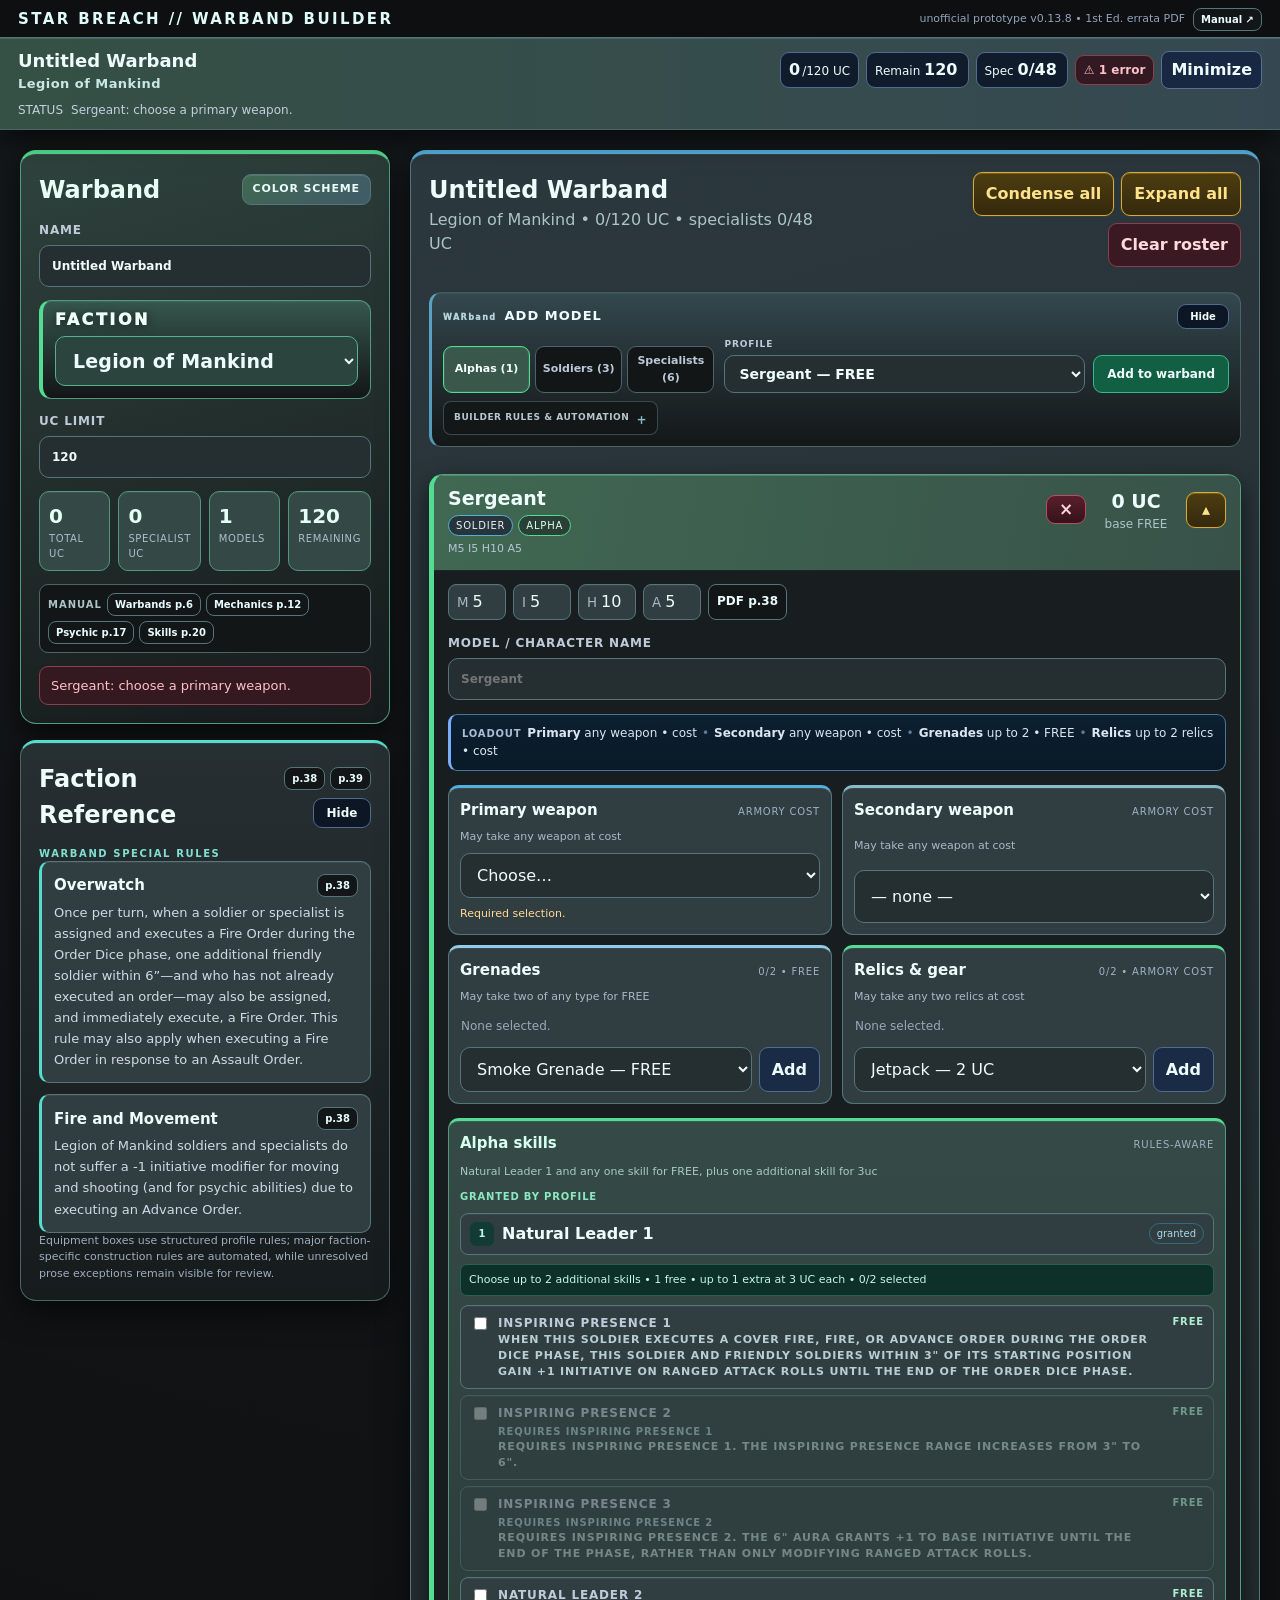
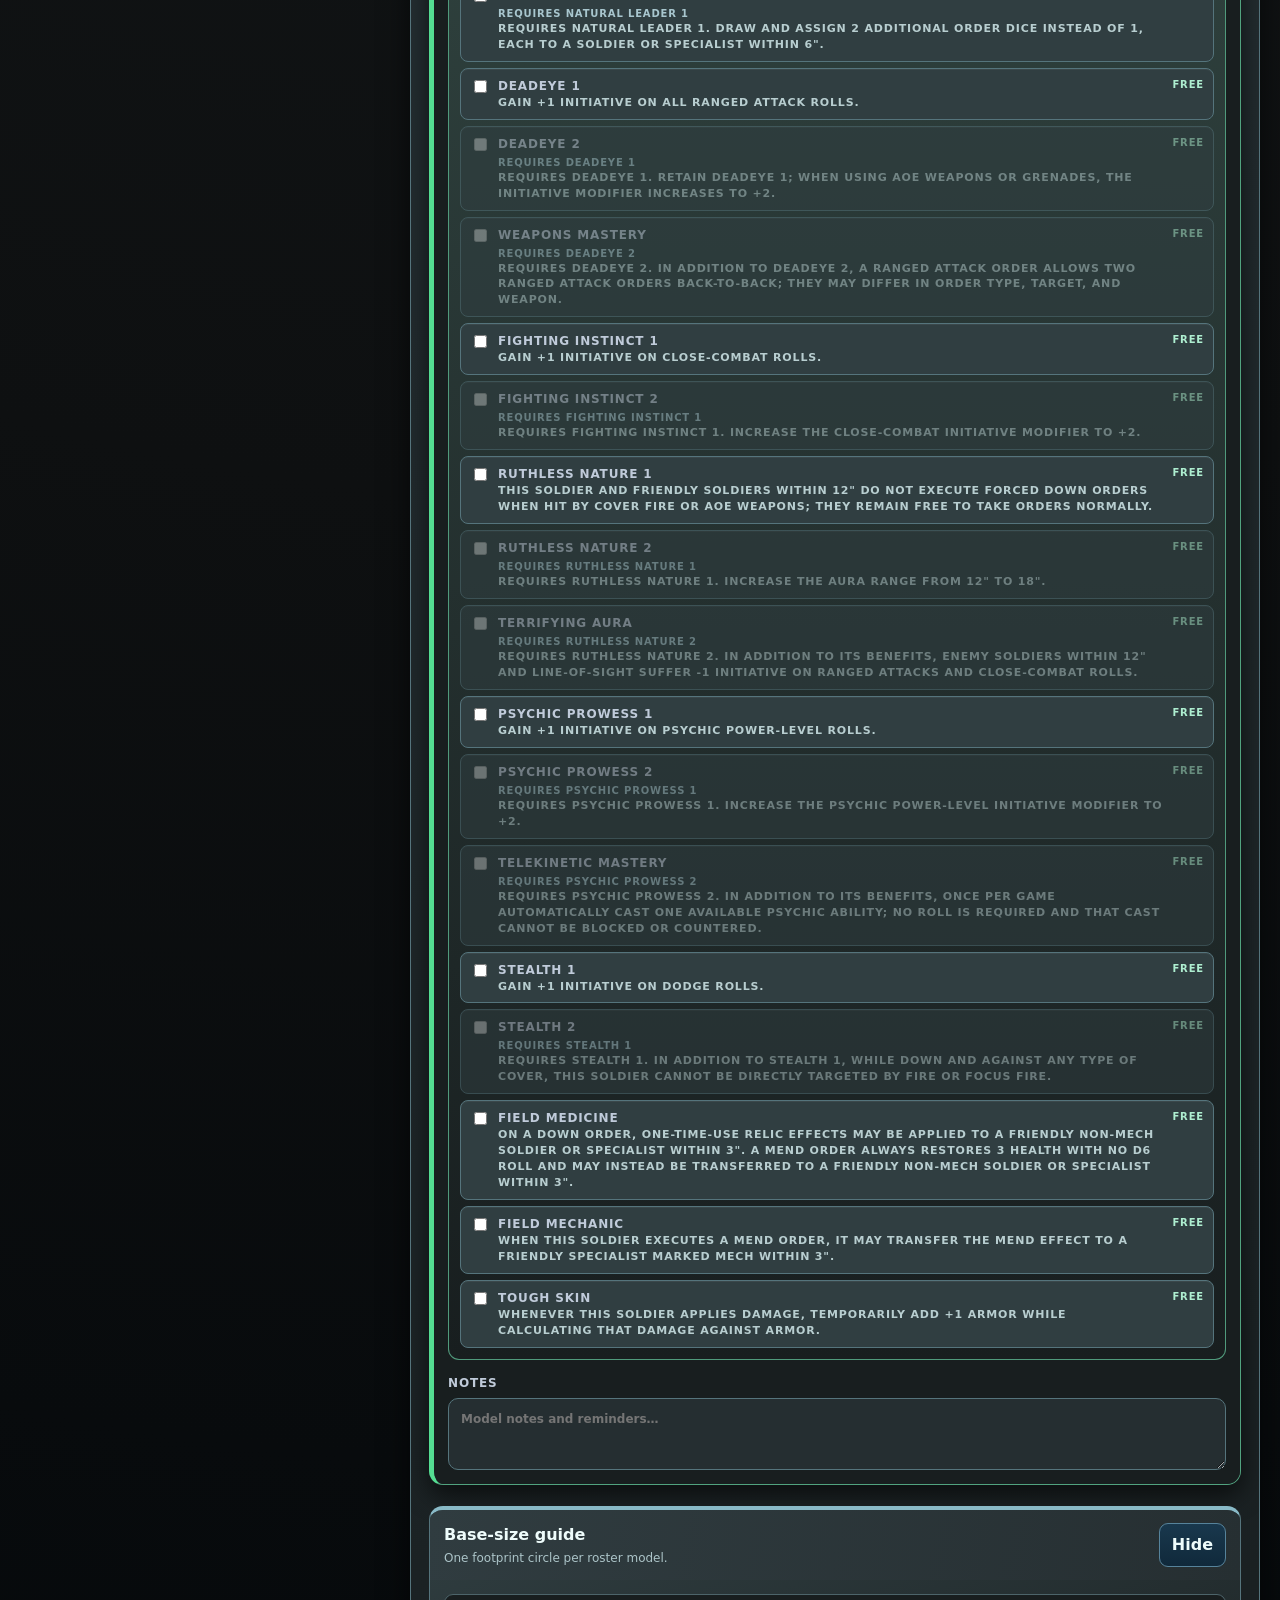
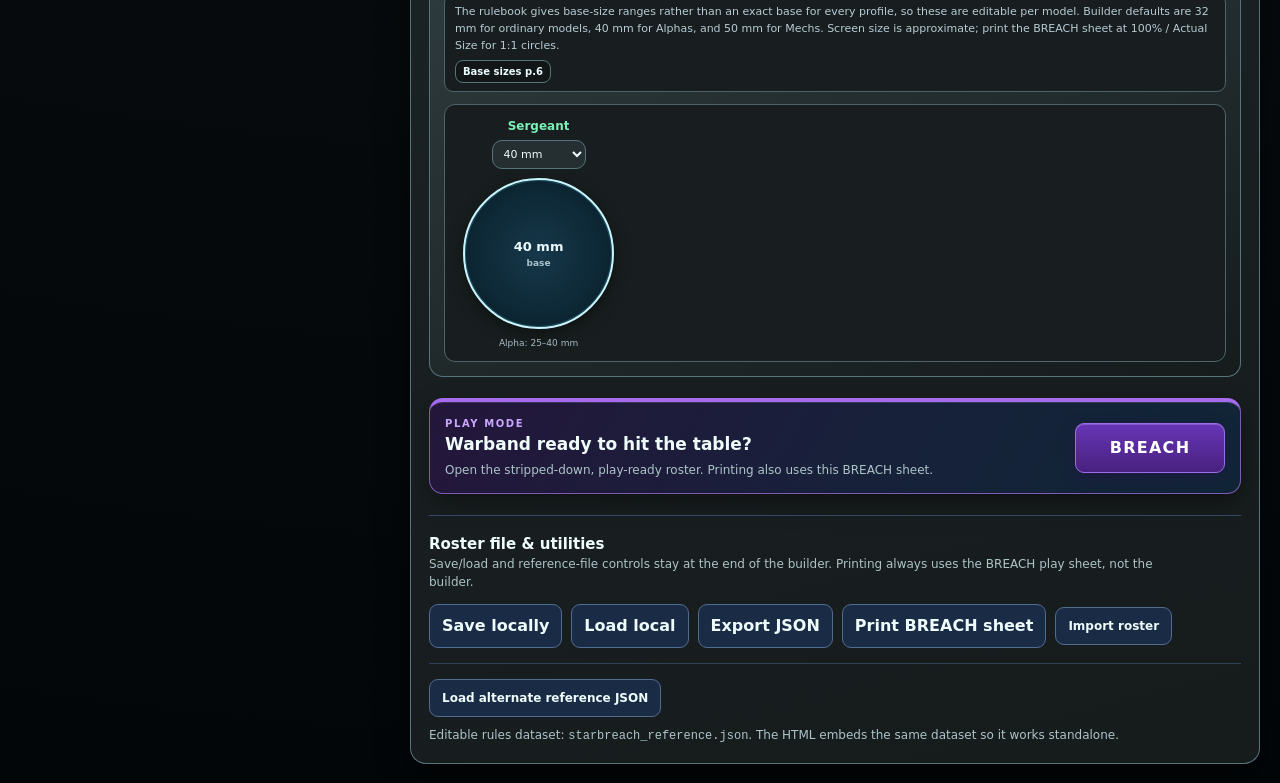
==== commit c47f2bac: "Consolidate builder runtime and remove legacy patch chain" ====
--- a/app.html
+++ b/app.html
@@ -1,5 +1,5 @@
 <!doctype html>
-<html lang="en"><head><meta charset="utf-8"><meta name="viewport" content="width=device-width, initial-scale=1, viewport-fit=cover"><title>Star Breach Warband Builder — v0.13.3</title><style>
+<html lang="en"><head><meta charset="utf-8"><meta name="viewport" content="width=device-width, initial-scale=1, viewport-fit=cover"><title>Star Breach Warband Builder — v0.13.8</title><style>
 :root{
  --bg:#051014;--panel:#0b1921;--panel2:#102b38;--panel3:#07151c;--ink:#eefcfb;--muted:#acc4c8;
  --line:#28536a;--line2:#39718a;--green:#36d399;--green2:#1fa873;--blue:#55a8ff;--blue2:#2f7fd3;--cyan:#55d9e5;--teal:#38cbb3;
@@ -259,9 +259,9 @@
 .brand-meta{display:flex;align-items:center;gap:8px}.manual-master-link,.manual-page-link{display:inline-flex;align-items:center;justify-content:center;border:1px solid var(--sb-border-strong,#39718a);background:var(--sb-deep,#07101b);color:#e9fbff;text-decoration:none;border-radius:8px;font-size:10px;font-weight:800;line-height:1.1;padding:5px 7px;white-space:nowrap}.manual-master-link:hover,.manual-page-link:hover{border-color:var(--sb-highlight,#62e5ef)}.manual-page-link.manual-pip{font-size:12px;padding:5px 8px}.source-page-links,.manual-link-row,.manual-shortcuts{display:flex;align-items:center;gap:5px;flex-wrap:wrap}.source-page-links{justify-content:flex-end}.manual-shortcuts{padding:8px;border:1px solid var(--sb-border,#28536a);border-radius:9px;background:var(--sb-deep,#07101b)}.manual-shortcuts>span{font-size:10px;font-weight:900;letter-spacing:.1em;text-transform:uppercase;color:var(--muted)}.manual-link-row{margin-top:6px}.rule-name-row,.section-title-with-source{display:flex;align-items:center;justify-content:space-between;gap:8px;flex-wrap:wrap}.rule-name-row{margin-bottom:5px}.rule-name-row .rule-name{margin:0}@media(max-width:720px){.brand-meta small{display:none}.manual-master-link{font-size:10px}.source-page-links{justify-content:flex-start}.manual-page-link{min-height:28px}}@media print{.manual-master-link,.manual-page-link,.manual-shortcuts,.manual-link-row,.source-page-links{display:none!important}}
 @media print{.theme-panel,.theme-toggle{display:none!important}}
 
-</style><link rel="stylesheet" href="v0132-fix.css"></head><body>
+</style><link rel="stylesheet" href="starbreach-ui.css"></head><body>
 <header class="top-shell" id="topShell">
- <div class="brand-row"><h1>STAR BREACH // WARBAND BUILDER</h1><div class="brand-meta"><small>unofficial prototype v0.13.3 • 1st Ed. errata PDF</small><a class="manual-master-link" href="https://www.starbreach.com/_files/ugd/94fdcd_ee37d7394e564a90813e746ef8da0123.pdf" target="_blank" rel="noopener">Manual ↗</a></div></div>
+ <div class="brand-row"><h1>STAR BREACH // WARBAND BUILDER</h1><div class="brand-meta"><small>unofficial prototype v0.13.8 • 1st Ed. errata PDF</small><a class="manual-master-link" href="https://www.starbreach.com/_files/ugd/94fdcd_ee37d7394e564a90813e746ef8da0123.pdf" target="_blank" rel="noopener">Manual ↗</a></div></div>
  <div class="warband-dock"><div class="dock-main"><div class="dock-id"><div class="dock-name" id="dockName">Untitled Warband</div><div class="dock-faction" id="dockFaction"></div></div><div class="dock-metrics"><span class="dock-chip"><b id="dockTotal">0</b>/<span id="dockLimit">120</span> UC</span><span class="dock-chip secondary">Remain <b id="dockRemaining">120</b></span><span class="dock-chip secondary">Spec <b id="dockSpec">0/48</b></span><button class="dock-chip good" id="dockIssues">✓ Ready</button><button class="dock-toggle" id="toggleDock">Minimize</button></div></div><div class="dock-extra"><span>STATUS</span><span class="issue-text" id="dockIssueText">Ready.</span></div></div>
 </header>
 <main>
@@ -494,4 +494,4 @@
 $('saveLocal').onclick=()=>{localStorage.setItem('starbreach-roster',JSON.stringify(snapshot()));alert('Roster saved in this browser.')};$('loadLocal').onclick=()=>{const s=localStorage.getItem('starbreach-roster');if(!s)return alert('No locally saved roster found.');loadSnapshot(JSON.parse(s))};
 function download(name,obj){const blob=new Blob([JSON.stringify(obj,null,2)],{type:'application/json'}),a=document.createElement('a');a.href=URL.createObjectURL(blob);a.download=name;a.click();setTimeout(()=>URL.revokeObjectURL(a.href),500)}$('exportRoster').onclick=()=>download((($('teamName').value||'warband').replace(/[^a-z0-9]+/gi,'_'))+'.json',snapshot());$('importRoster').onchange=async ev=>{try{loadSnapshot(JSON.parse(await ev.target.files[0].text()))}catch(e){alert(e.message)}};$('importReference').onchange=async ev=>{try{const n=JSON.parse(await ev.target.files[0].text());if(!n.factions)throw Error('Reference JSON has no factions array.');REF=n;roster=[];pathMode='peace';populate();resetForFaction()}catch(e){alert('Could not load reference: '+e.message)}};
 loadTheme();bindThemeControls();populate();resetForFaction();setBreachMode(location.hash==='#breach');
-</script><script src="v0132-fix.js"></script></body></html>+</script><script src="starbreach-ui.js"></script></body></html>
--- a/starbreach-ui.css
+++ b/starbreach-ui.css
@@ -0,0 +1,74 @@
+/* v0.13.5 mobile-first UI patch: palette controls, faction reference, stronger faction identity, docked Add Model */
+.theme-swatch{font:inherit;cursor:pointer;padding:0 8px;appearance:none;transition:border-color .12s ease,box-shadow .12s ease,transform .12s ease}
+.theme-swatch:hover{border-color:var(--sb-highlight)}
+.theme-swatch.selected{border-color:var(--sb-highlight);box-shadow:0 0 0 2px color-mix(in srgb,var(--sb-highlight) 38%,transparent),inset 0 1px 0 #ffffff24;transform:translateY(-1px)}
+.theme-swatch:focus-visible{outline:2px solid var(--sb-highlight);outline-offset:2px}
+.theme-layer-help{font-size:10px;line-height:1.45;color:#b5c6cf;padding:7px 8px;border:1px dashed var(--sb-border);border-radius:8px;background:color-mix(in srgb,var(--sb-deep) 74%,transparent)}
+.theme-layer-slider{padding-bottom:8px;margin-bottom:2px;border-bottom:1px solid color-mix(in srgb,var(--sb-border) 72%,transparent)}
+.theme-layer-slider output{color:var(--sb-highlight)}
+
+.faction-ref-actions{display:flex;align-items:center;justify-content:flex-end;gap:8px;flex-wrap:wrap}
+.ref-toggle{min-width:58px}
+.reference-panel.ref-collapsed #specialRules{display:none}
+.reference-panel.ref-collapsed{gap:0}
+.reference-panel.ref-collapsed .factiontitle{margin:0}
+
+/* Faction is a primary identity choice, not just another form field. */
+.faction-field{display:grid!important;gap:8px!important;padding:11px 12px 12px!important;border:1px solid color-mix(in srgb,var(--sb-alpha,var(--green)) 44%,var(--sb-border));border-left:4px solid var(--sb-alpha,var(--green));border-radius:12px;background:linear-gradient(180deg,color-mix(in srgb,var(--sb-section) 84%,var(--sb-alpha,var(--green)) 16%),var(--sb-deep));box-shadow:inset 0 1px 0 #ffffff12}
+.faction-label-text{display:block;font-size:16px;line-height:1;font-weight:950;letter-spacing:.16em;text-transform:uppercase;color:#effff8;text-shadow:0 1px 8px #0008}
+.faction-field #faction{font-size:19px;font-weight:850;letter-spacing:.01em;padding:12px 13px;border-color:color-mix(in srgb,var(--sb-alpha,var(--green)) 58%,var(--sb-border-strong));background:color-mix(in srgb,var(--sb-input) 87%,var(--sb-alpha,var(--green)) 13%)}
+.faction-field #faction:focus{border-color:var(--sb-alpha,var(--green));box-shadow:0 0 0 2px color-mix(in srgb,var(--sb-alpha,var(--green)) 28%,transparent)}
+.dock-faction{font-size:13px!important;font-weight:800;letter-spacing:.035em;color:#c9e8e4!important}
+
+/* Add Model now belongs directly to the sticky warband identity window. */
+.dock-add-model{width:100%;padding:8px 18px 10px;border-top:1px solid color-mix(in srgb,var(--sb-border-strong) 66%,transparent);border-bottom:1px solid color-mix(in srgb,var(--sb-border) 66%,transparent);background:linear-gradient(90deg,color-mix(in srgb,var(--sb-panel-low) 88%,var(--sb-soldier,var(--blue)) 12%),color-mix(in srgb,var(--sb-panel) 90%,var(--sb-highlight) 10%));box-shadow:0 8px 18px #0005}
+.dock-add-head,.dock-add-body{max-width:1380px;margin-left:auto;margin-right:auto}
+.dock-add-head{display:flex;align-items:center;justify-content:space-between;gap:10px}
+.dock-add-title-wrap{display:flex;align-items:baseline;gap:8px;min-width:0}
+.dock-add-kicker{font-size:8px;font-weight:950;letter-spacing:.18em;color:color-mix(in srgb,var(--sb-soldier,var(--blue)) 75%,white);white-space:nowrap}
+.dock-add-title{font-size:13px!important;line-height:1.1;margin:0!important;letter-spacing:.08em;text-transform:uppercase;color:#effcff;white-space:nowrap}
+.dock-add-toggle{padding:4px 8px!important;min-width:52px;font-size:10px!important}
+.dock-add-body{display:grid;grid-template-columns:minmax(250px,320px) minmax(360px,1fr) auto;gap:8px 10px;align-items:end;margin-top:7px}
+.dock-add-model.collapsed{padding-top:6px;padding-bottom:6px}
+.dock-add-model.collapsed .dock-add-body{display:none}
+.dock-add-model .category-tabs{grid-column:1;gap:5px}
+.dock-add-model .catbtn{min-height:35px;padding:6px 5px;font-size:11px}
+.dock-add-controls{grid-column:2;display:grid;grid-template-columns:minmax(0,1fr) auto;gap:8px;align-items:end}
+.dock-add-controls label{gap:4px;font-size:9px;letter-spacing:.1em}
+.dock-add-controls #unitPicker{min-height:38px;padding:8px 10px;font-size:14px;font-weight:750}
+.dock-add-controls #addUnit{min-height:38px;padding:8px 13px;font-size:12px;font-weight:900;white-space:nowrap}
+.add-help-details{grid-column:3;align-self:end;border:1px solid color-mix(in srgb,var(--sb-border) 66%,transparent);border-radius:8px;background:color-mix(in srgb,var(--sb-deep) 82%,transparent);min-width:118px;overflow:hidden}
+.add-help-details summary{cursor:pointer;list-style:none;padding:9px 10px;font-size:9px;font-weight:850;letter-spacing:.06em;text-transform:uppercase;color:#b8c6d0;white-space:nowrap}
+.add-help-details summary::-webkit-details-marker{display:none}
+.add-help-details summary::after{content:'+';float:right;margin-left:7px;color:var(--sb-highlight);font-size:12px}
+.add-help-details[open]{grid-column:1/-1}
+.add-help-details[open] summary::after{content:'−'}
+.add-help-details .add-help{padding:0 10px 9px;font-size:10px;line-height:1.45;color:#aebdca}
+.top-shell.minimized .dock-add-model{display:none}
+
+@media(max-width:900px){
+  .dock-add-body{grid-template-columns:minmax(0,1fr) minmax(0,1.35fr)}
+  .dock-add-model .category-tabs{grid-column:1}
+  .dock-add-controls{grid-column:2}
+  .add-help-details{grid-column:1/-1;justify-self:start;min-width:0}
+}
+@media(max-width:720px){
+  .faction-label-text{font-size:17px}.faction-field #faction{font-size:19px}
+  .dock-add-model{padding:7px 10px 9px}
+  .dock-add-head{padding:0 1px}
+  .dock-add-body{grid-template-columns:1fr;gap:7px;margin-top:7px}
+  .dock-add-model .category-tabs,.dock-add-controls,.add-help-details{grid-column:1}
+  .dock-add-controls{grid-template-columns:minmax(0,1fr) auto}
+  .dock-add-controls #addUnit{min-width:96px}
+  .add-help-details{justify-self:start}
+}
+@media(max-width:520px){
+  .factiontitle{align-items:flex-start}.faction-ref-actions{gap:5px}.theme-layer-help{font-size:9px}.theme-slider{grid-template-columns:96px minmax(0,1fr) 40px}
+  .dock-add-title-wrap{gap:6px}.dock-add-kicker{display:none}.dock-add-title{font-size:12px!important}
+  .dock-add-model .catbtn{font-size:10px;padding-left:3px;padding-right:3px}
+}
+@media(max-width:380px){
+  .faction-field{padding:10px!important}.faction-label-text{font-size:16px}.faction-field #faction{font-size:18px;padding:11px 10px}
+  .dock-add-controls{grid-template-columns:1fr}.dock-add-controls #addUnit{width:100%}
+}
+@media print{.theme-layer-help,.theme-layer-slider,.ref-toggle,.dock-add-model{display:none!important}}
